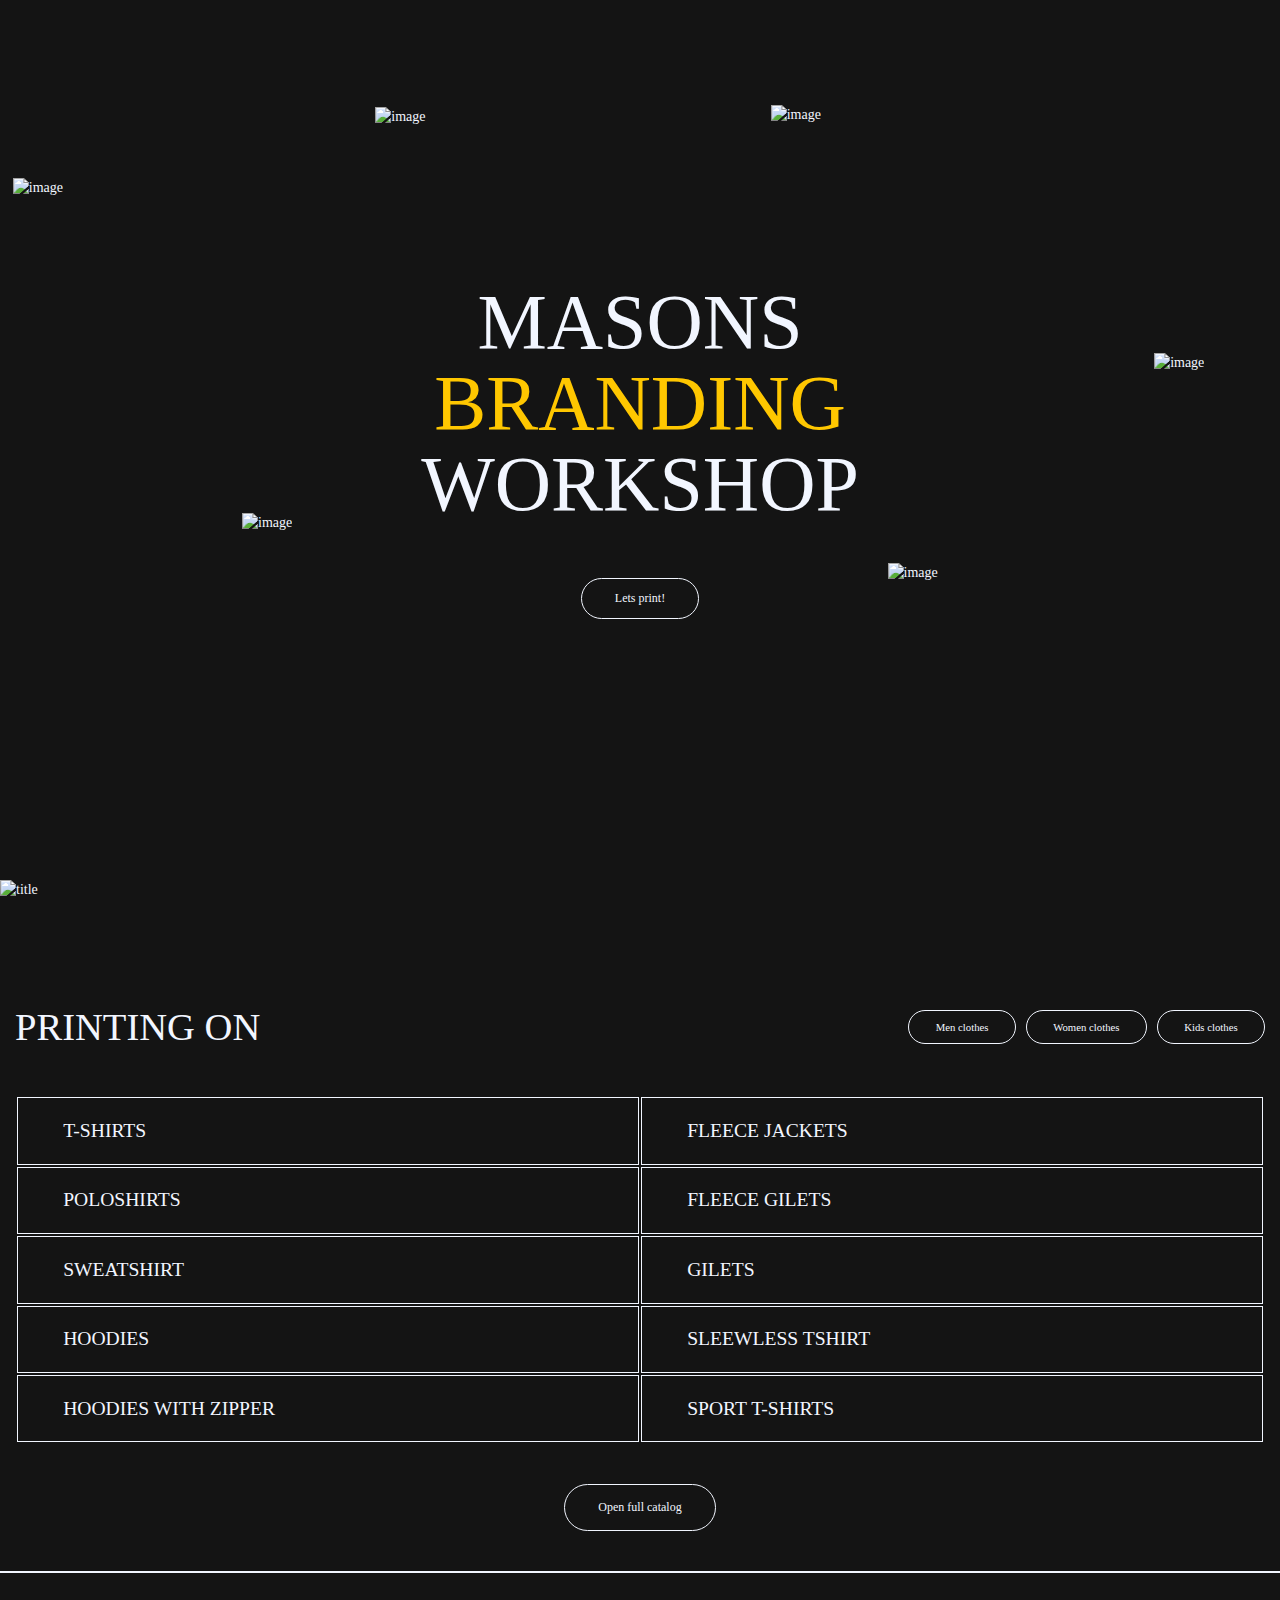
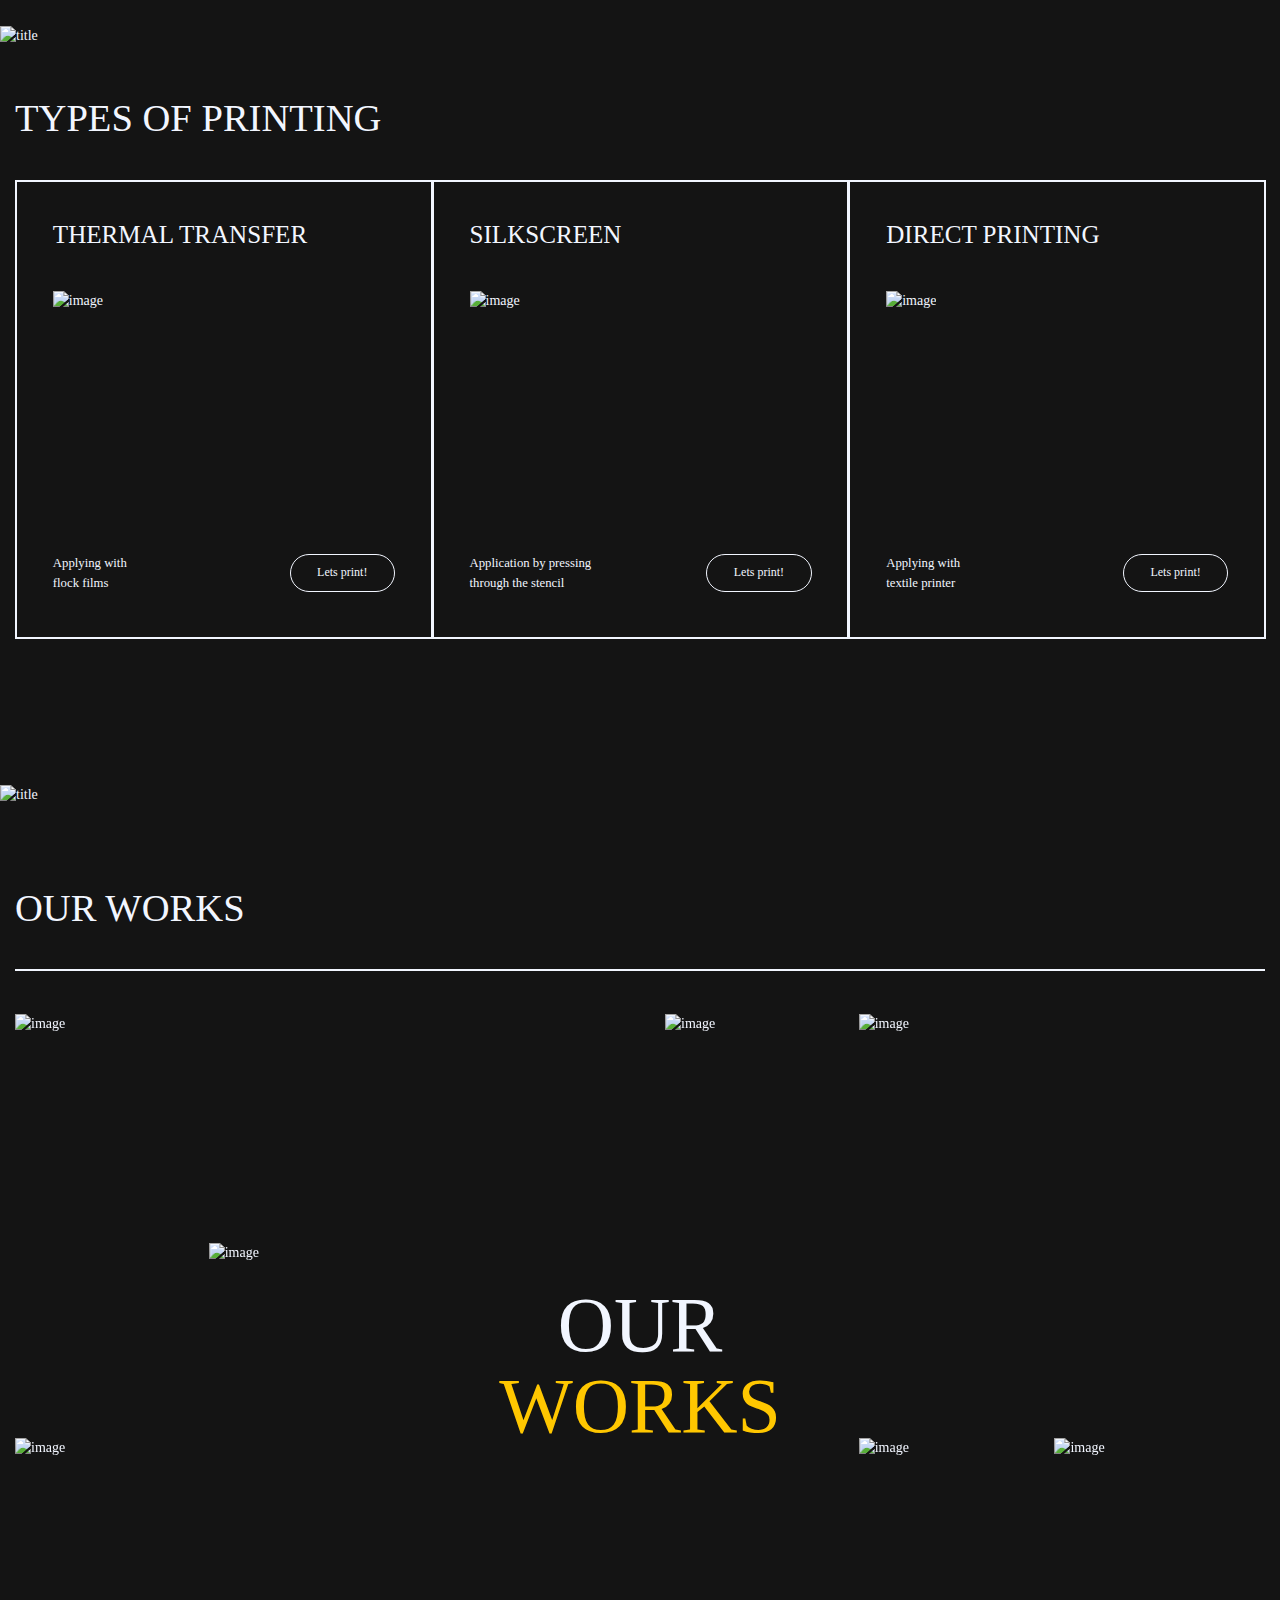
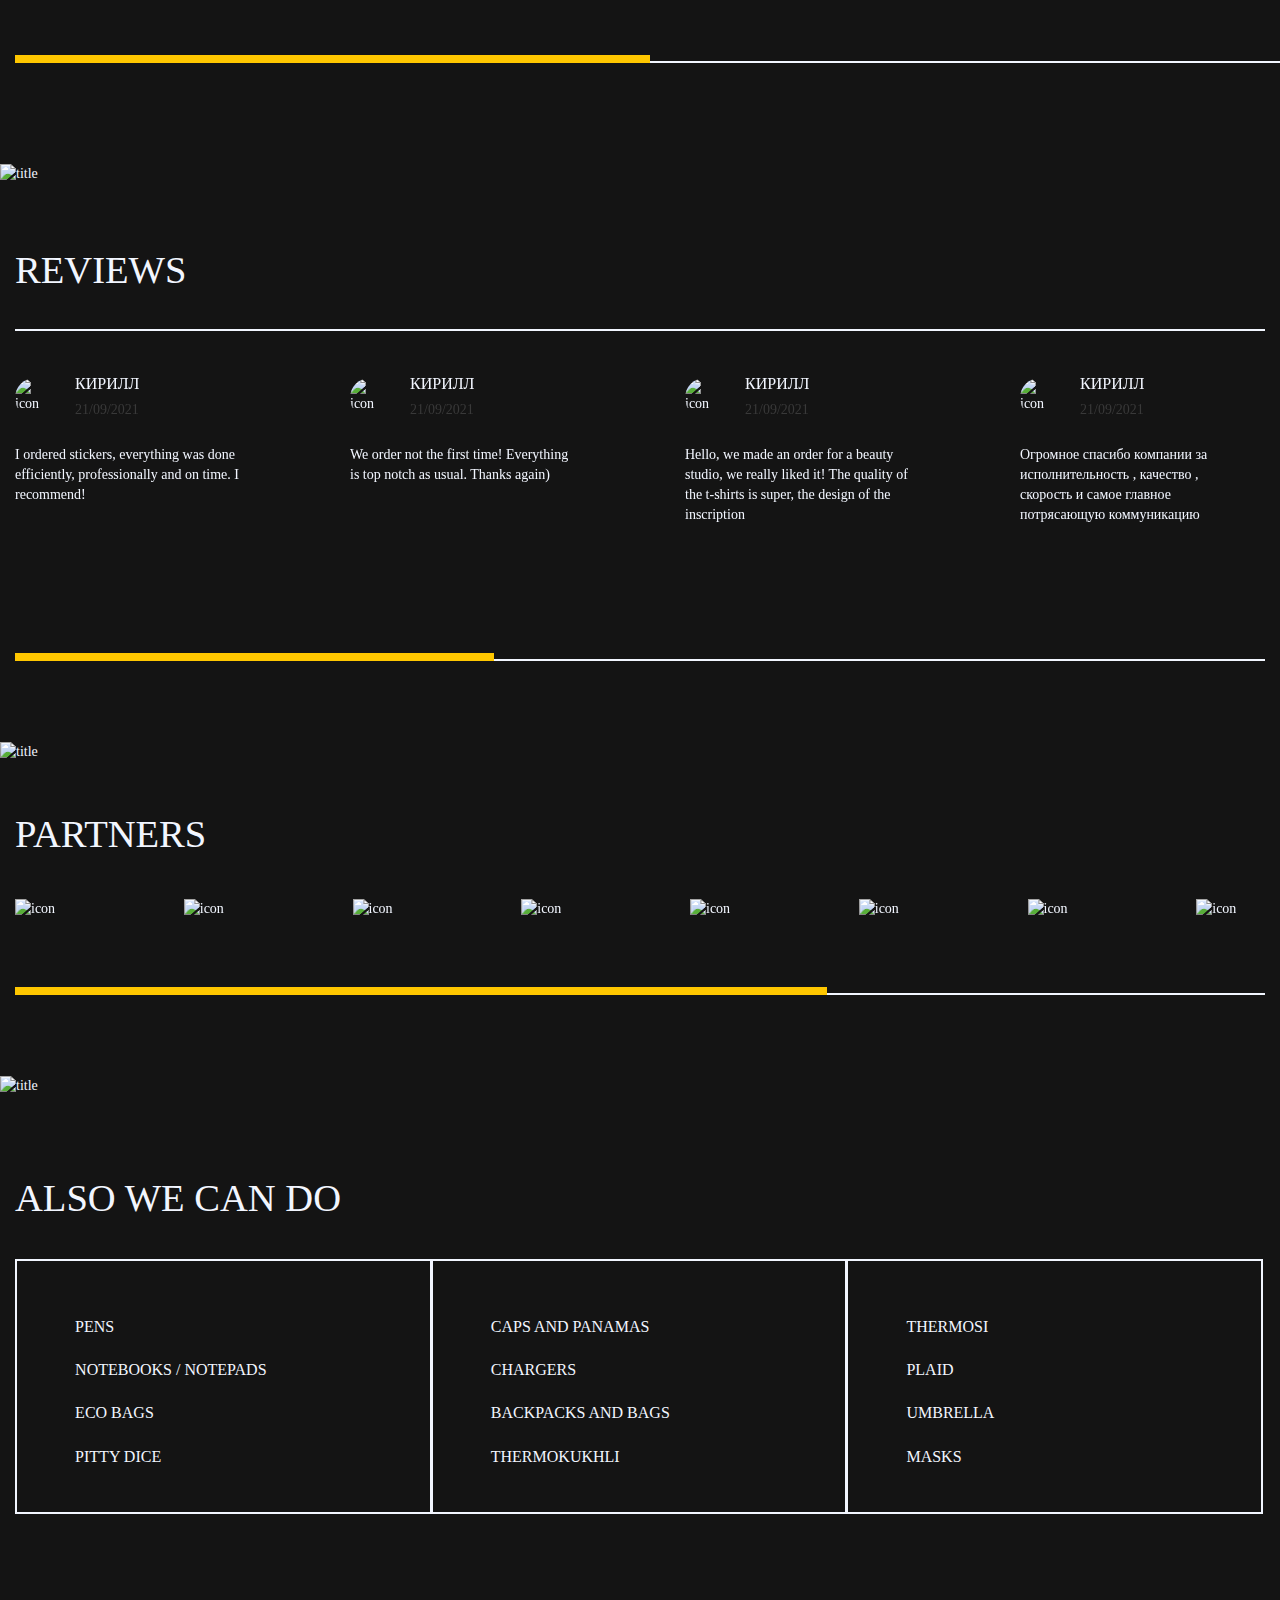
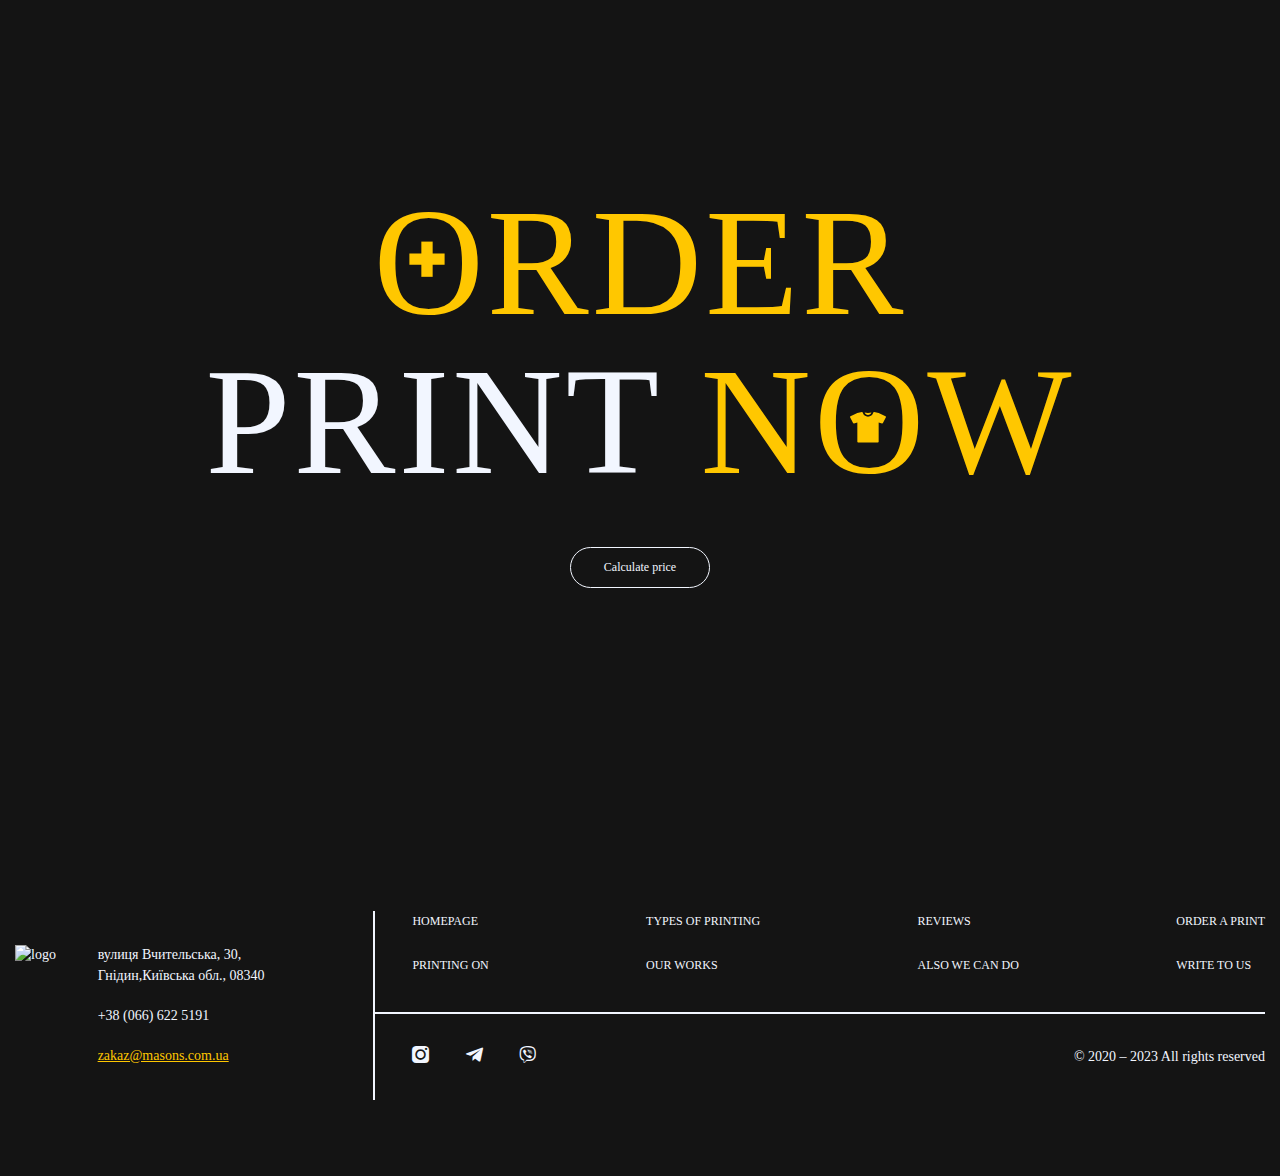
==== index.html @ 5de816e4 "Add files via upload" ====
<!DOCTYPE html>
<html lang="en">

<head>
    <meta charset="UTF-8">
    <meta http-equiv="X-UA-Compatible" content="IE=edge">
    <meta name="viewport" content="width=device-width, initial-scale=1.0">
    <link rel="stylesheet" href="files/swiper.min.css?_v=20230430174033">
    <link rel="stylesheet" href="css/style.min.css?_v=20230430174033">
    <title></title>
</head>

<body>
    
    <main>
        <section class="section1">
            <div class="section1-container">
                <h1 class="section1-title">Masons <br> <span>branding</span> <br> workshop</h1>
                <button class="print _print-btn _btn">Lets print!</button>
                <div class="images">
                    <div class="image1"><picture><source srcset="img/homepage/section1/photo1.webp" type="image/webp"><img src="img/homepage/section1/photo1.jpg" alt="image"></picture></div>
                    <div class="image2"><picture><source srcset="img/homepage/section1/photo2.webp" type="image/webp"><img src="img/homepage/section1/photo2.jpg" alt="image"></picture></div>
                    <div class="image3"><picture><source srcset="img/homepage/section1/photo3.webp" type="image/webp"><img src="img/homepage/section1/photo3.jpg" alt="image"></picture></div>
                    <div class="image4"><picture><source srcset="img/homepage/section1/photo4.webp" type="image/webp"><img src="img/homepage/section1/photo4.jpg" alt="image"></picture></div>
                    <div class="image5"><picture><source srcset="img/homepage/section1/photo5.webp" type="image/webp"><img src="img/homepage/section1/photo5.jpg" alt="image"></picture></div>
                    <div class="image6"><picture><source srcset="img/homepage/section1/photo6.webp" type="image/webp"><img src="img/homepage/section1/photo6.jpg" alt="image"></picture></div>
                </div>
            </div>
        </section>
        <section class="print">
            <div class="print-title _title"><picture><source srcset="img/homepage/printning/title.webp" type="image/webp"><img src="img/homepage/printning/title.png" alt="title"></picture></div>
            <div class="print-container">
                <div class="print-head">
                    <h2 class="print-subtitle _sub-title">PRINTING ON</h2>
                    <div class="print-buttons">
                        <button data-category="men" class="print-button">Men clothes</button>
                        <button data-category="women" class="print-button">Women clothes</button>
                        <button data-category="kids" class="print-button">Kids clothes</button>
                    </div>
                </div>
                <div class="print-body">
                    <table data-category="men">
                        <tr>
                            <td>T-shirts</td>
                            <td>fleece jackets</td>
                        </tr>
                        <tr>
                            <td>Poloshirts</td>
                            <td>fleece gilets</td>
                        </tr>
                        <tr>
                            <td>Sweatshirt</td>
                            <td>gilets</td>
                        </tr>
                        <tr>
                            <td>Hoodies</td>
                            <td>sleewless tshirt</td>
                        </tr>
                        <tr>
                            <td>Hoodies with zipper</td>
                            <td>Sport t-shirts</td>
                        </tr>
                    </table>
                   <!--  <table data-category="women">
                        <tr>
                            <td>T-shirts</td>
                            <td>fleece jackets</td>
                        </tr>
                        <tr>
                            <td>Poloshirts</td>
                            <td>fleece gilets</td>
                        </tr>
                        <tr>
                            <td>Sweatshirt</td>
                            <td>gilets</td>
                        </tr>
                        <tr>
                            <td>Hoodies</td>
                            <td>sleewless tshirt</td>
                        </tr>
                        <tr>
                            <td>Hoodies with zipper</td>
                            <td>Sport t-shirts</td>
                        </tr>
                    </table>
                    <table data-category="kids">
                        <tr>
                            <td>T-shirts</td>
                            <td>fleece jackets</td>
                        </tr>
                        <tr>
                            <td>Poloshirts</td>
                            <td>fleece gilets</td>
                        </tr>
                        <tr>
                            <td>Sweatshirt</td>
                            <td>gilets</td>
                        </tr>
                        <tr>
                            <td>Hoodies</td>
                            <td>sleewless tshirt</td>
                        </tr>
                        <tr>
                            <td>Hoodies with zipper</td>
                            <td>Sport t-shirts</td>
                        </tr>
                    </table> -->
                </div>
                <a href="catalog.html" class="catalog  _btn">Open full catalog</a>
            </div>
        </section>
        <section class="types">
            <div class="types-title _title"><picture><source srcset="img/homepage/types/title.webp" type="image/webp"><img src="img/homepage/types/title.png" alt="title"></picture></div>
            <div class="types-container">
                <div class="types-head">
                    <h2 class="types-sub-title _sub-title">TYPES OF PRINTING</h2>
                </div>
                <div class="types-body">
                    <div class="types-items">
                        <div class="type-item">
                            <h3 class="item-title">Thermal transfer</h3>
                            <div class="item-image">
                                <picture><source srcset="img/homepage/types/item1.webp" type="image/webp"><img src="img/homepage/types/item1.jpg" alt="image"></picture>
                            </div>
                            <div class="item-bottom">
                                <div class="item-text">Applying with <br> flock films</div>
                                <button class="item-button">Lets print!</button>
                            </div>
                            <div class="rocket"><span class="icon-rocket"></span></div>
                        </div>
                        <div class="type-item">
                            <h3 class="item-title">silkscreen</h3>
                            <div class="item-image">
                                <picture><source srcset="img/homepage/types/item2.webp" type="image/webp"><img src="img/homepage/types/item2.jpg" alt="image"></picture>
                            </div>
                            <div class="item-bottom">
                                <div class="item-text">Application by pressing <br>through the stencil</div>
                                <button class="item-button">Lets print!</button>
                            </div>
                            <div class="rocket"><span class="icon-rocket"></span></div>
                        </div>
                        <div class="type-item">
                            <h3 class="item-title">direct printing</h3>
                            <div class="item-image">
                                <picture><source srcset="img/homepage/types/item3.webp" type="image/webp"><img src="img/homepage/types/item3.jpg" alt="image"></picture>
                            </div>
                            <div class="item-bottom">
                                <div class="item-text">Applying with <br> textile printer</div>
                                <button class="item-button">Lets print!</button>
                            </div>
                            <div class="rocket"><span class="icon-rocket"></span></div>
                        </div>
                    </div>
                </div>
            </div>
        </section>
        <section class="works">
            <div class="works-title _title"><picture><source srcset="img/homepage/works/title.webp" type="image/webp"><img src="img/homepage/works/title.png" alt="title"></picture></div>
            <div class="works-container">
                <h2 class="works-sub-title _sub-title">OUR WORKS</h2>
                <div class="works-slider swiper">
                    <div class="swiper-wrapper">
                        <div class="swiper-slide slide1">
                            <div class="column1">
                                <div class="image"><picture><source srcset="img/homepage/works/img1.webp" type="image/webp"><img src="img/homepage/works/img1.jpg" alt="image"></picture></div>
                                <div class="image"><picture><source srcset="img/homepage/works/img2.webp" type="image/webp"><img src="img/homepage/works/img2.jpg" alt="image"></picture></div>
                            </div>
                            <div class="column2">
                                <div class="image image-big"><picture><source srcset="img/homepage/works/img3.webp" type="image/webp"><img src="img/homepage/works/img3.jpg" alt="image"></picture></div>
                            </div>
                        </div>
                        <div class="swiper-slide slide2">
                            <div class="column1">
                                <div class="image"><picture><source srcset="img/homepage/works/img5.webp" type="image/webp"><img src="img/homepage/works/img5.jpg" alt="image"></picture></div>
                            </div>
                            <div class="column2">
                                <div class="image image-big"><picture><source srcset="img/homepage/works/img6.webp" type="image/webp"><img src="img/homepage/works/img6.jpg" alt="image"></picture></div>
                                <div class="img-wrapper">
                                    <div class="image"><picture><source srcset="img/homepage/works/img7.webp" type="image/webp"><img src="img/homepage/works/img7.jpg" alt="image"></picture></div>
                                    <div class="image"><picture><source srcset="img/homepage/works/img8.webp" type="image/webp"><img src="img/homepage/works/img8.jpg" alt="image"></picture></div>
                                </div>
                            </div>
                        </div>
                        <div class="swiper-slide slide1">
                            <div class="column1">
                                <div class="image"><picture><source srcset="img/homepage/works/img2.webp" type="image/webp"><img src="img/homepage/works/img2.jpg" alt="image"></picture></div>
                                <div class="image"><picture><source srcset="img/homepage/works/img1.webp" type="image/webp"><img src="img/homepage/works/img1.jpg" alt="image"></picture></div>
                            </div>
                            <div class="column2">
                                <div class="image image-big"><picture><source srcset="img/homepage/works/img6.webp" type="image/webp"><img src="img/homepage/works/img6.jpg" alt="image"></picture></div>
                            </div>
                        </div>
                        <div class="swiper-slide slide2">
                            <div class="column1">
                                <div class="image"><picture><source srcset="img/homepage/works/img5.webp" type="image/webp"><img src="img/homepage/works/img5.jpg" alt="image"></picture></div>
                            </div>
                            <div class="column2">
                                <div class="image image-big"><picture><source srcset="img/homepage/works/img3.webp" type="image/webp"><img src="img/homepage/works/img3.jpg" alt="image"></picture></div>
                                <div class="img-wrapper">
                                    <div class="image"><picture><source srcset="img/homepage/works/img7.webp" type="image/webp"><img src="img/homepage/works/img7.jpg" alt="image"></picture></div>
                                    <div class="image"><picture><source srcset="img/homepage/works/img8.webp" type="image/webp"><img src="img/homepage/works/img8.jpg" alt="image"></picture></div>
                                </div>
                            </div>
                        </div>
                    </div>
                    <div class="swiper-scrollbar"></div>
                </div>
                <div class="works-text">OUR <br> <span>WORKS</span></div>
            </div>
        </section>
        <section class="review">
            <div class="review-title  _title"><picture><source srcset="img/homepage/reviews/title.webp" type="image/webp"><img src="img/homepage/reviews/title.png" alt="title"></picture></div>
            <div class="review-container">
                <div class="review-head">
                    <h2 class="review-sub-title _sub-title">Reviews</h2>
                </div>
                <div class="review-body">
                    <div class="reviews-slider swiper">
                        <div class="reviews-slider-wrapper swiper-wrapper">
                            <div class="reviews-slider-slide swiper-slide">
                                <div class="slide-head">
                                    <div class="user-icon"><picture><source srcset="img/homepage/reviews/user1.webp" type="image/webp"><img src="img/homepage/reviews/user1.jpg" alt="icon user"></picture></div>
                                    <div class="user-info">
                                        <div class="user-name">Кирилл</div>
                                        <div class="user-date">21/09/2021</div>
                                    </div>
                                </div>
                                <div class="slide-text">I ordered stickers, everything was done efficiently, professionally and on time. 
                                    I recommend!</div>
                            </div>
                            <div class="reviews-slider-slide swiper-slide">
                                <div class="slide-head">
                                    <div class="user-icon"><picture><source srcset="img/homepage/reviews/user2.webp" type="image/webp"><img src="img/homepage/reviews/user2.jpg" alt="icon user"></picture></div>
                                    <div class="user-info">
                                        <div class="user-name">Кирилл</div>
                                        <div class="user-date">21/09/2021</div>
                                    </div>
                                </div>
                                <div class="slide-text">We order not the first time! Everything is top notch as usual. Thanks again)</div>
                            </div>
                            <div class="reviews-slider-slide swiper-slide">
                                <div class="slide-head">
                                    <div class="user-icon"><picture><source srcset="img/homepage/reviews/user3.webp" type="image/webp"><img src="img/homepage/reviews/user3.jpg" alt="icon user"></picture></div>
                                    <div class="user-info">
                                        <div class="user-name">Кирилл</div>
                                        <div class="user-date">21/09/2021</div>
                                    </div>
                                </div>
                                <div class="slide-text">Hello, we made an order for a beauty studio, we really liked it! The quality of the t-shirts 
                                    is super, the design of the inscription</div>
                            </div>
                            <div class="reviews-slider-slide swiper-slide">
                                <div class="slide-head">
                                    <div class="user-icon"><picture><source srcset="img/homepage/reviews/user4.webp" type="image/webp"><img src="img/homepage/reviews/user4.jpg" alt="icon user"></picture></div>
                                    <div class="user-info">
                                        <div class="user-name">Кирилл</div>
                                        <div class="user-date">21/09/2021</div>
                                    </div>
                                </div>
                                <div class="slide-text">Огромное спасибо компании за исполнительность , качество , скорость и самое главное потрясающую коммуникацию</div>
                            </div>
                            <div class="reviews-slider-slide swiper-slide">
                                <div class="slide-head">
                                    <div class="user-icon"><picture><source srcset="img/homepage/reviews/user5.webp" type="image/webp"><img src="img/homepage/reviews/user5.jpg" alt="icon user"></picture></div>
                                    <div class="user-info">
                                        <div class="user-name">Кирилл</div>
                                        <div class="user-date">21/09/2021</div>
                                    </div>
                                </div>
                                <div class="slide-text">Many thanks to the company for diligence, quality, speed and, most importantly, amazing communication</div>
                            </div>
                            <div class="reviews-slider-slide swiper-slide">
                                <div class="slide-head">
                                    <div class="user-icon"><picture><source srcset="img/homepage/reviews/user1.webp" type="image/webp"><img src="img/homepage/reviews/user1.jpg" alt="icon user"></picture></div>
                                    <div class="user-info">
                                        <div class="user-name">Кирилл</div>
                                        <div class="user-date">21/09/2021</div>
                                    </div>
                                </div>
                                <div class="slide-text">I ordered stickers, everything was done efficiently, professionally and on time. 
                                    I recommend!</div>
                            </div>
                            <div class="reviews-slider-slide swiper-slide">
                                <div class="slide-head">
                                    <div class="user-icon"><picture><source srcset="img/homepage/reviews/user2.webp" type="image/webp"><img src="img/homepage/reviews/user2.jpg" alt="icon user"></picture></div>
                                    <div class="user-info">
                                        <div class="user-name">Кирилл</div>
                                        <div class="user-date">21/09/2021</div>
                                    </div>
                                </div>
                                <div class="slide-text">We order not the first time! Everything is top notch as usual. Thanks again)</div>
                            </div>
                            <div class="reviews-slider-slide swiper-slide">
                                <div class="slide-head">
                                    <div class="user-icon"><picture><source srcset="img/homepage/reviews/user3.webp" type="image/webp"><img src="img/homepage/reviews/user3.jpg" alt="icon user"></picture></div>
                                    <div class="user-info">
                                        <div class="user-name">Кирилл</div>
                                        <div class="user-date">21/09/2021</div>
                                    </div>
                                </div>
                                <div class="slide-text">Hello, we made an order for a beauty studio, we really liked it! The quality of the t-shirts 
                                    is super, the design of the inscription</div>
                            </div>
                            <div class="reviews-slider-slide swiper-slide">
                                <div class="slide-head">
                                    <div class="user-icon"><picture><source srcset="img/homepage/reviews/user4.webp" type="image/webp"><img src="img/homepage/reviews/user4.jpg" alt="icon user"></picture></div>
                                    <div class="user-info">
                                        <div class="user-name">Кирилл</div>
                                        <div class="user-date">21/09/2021</div>
                                    </div>
                                </div>
                                <div class="slide-text">Огромное спасибо компании за исполнительность , качество , скорость и самое главное потрясающую коммуникацию</div>
                            </div>
                            <div class="reviews-slider-slide swiper-slide">
                                <div class="slide-head">
                                    <div class="user-icon"><picture><source srcset="img/homepage/reviews/user5.webp" type="image/webp"><img src="img/homepage/reviews/user5.jpg" alt="icon user"></picture></div>
                                    <div class="user-info">
                                        <div class="user-name">Кирилл</div>
                                        <div class="user-date">21/09/2021</div>
                                    </div>
                                </div>
                                <div class="slide-text">Many thanks to the company for diligence, quality, speed and, most importantly, amazing communication</div>
                            </div>
                        </div>
                        <div class="swiper-scrollbar"></div>
                    </div>
                </div>
            </div>
        </section>
        <section class="partners">
            <div class="partners-title _title"><picture><source srcset="img/homepage/partners/title.webp" type="image/webp"><img src="img/homepage/partners/title.png" alt="title"></picture></div>
            <div class="partners-container">
                <div class="partners-head">
                    <div class="partners-sub-title _sub-title">Partners</div>
                </div>
                <div class="partners-body">
                    <div class="partners-slider swiper">
                        <div class="partners-slider-wrapper swiper-wrapper">
                            <div class="partners-slide swiper-slide">
                                <picture><source srcset="img/homepage/partners/partner1.webp" type="image/webp"><img src="img/homepage/partners/partner1.png" alt="icon"></picture>
                            </div>
                            <div class="partners-slide swiper-slide">
                                <picture><source srcset="img/homepage/partners/partner2.webp" type="image/webp"><img src="img/homepage/partners/partner2.png" alt="icon"></picture>
                            </div>
                            <div class="partners-slide swiper-slide">
                                <picture><source srcset="img/homepage/partners/partner3.webp" type="image/webp"><img src="img/homepage/partners/partner3.png" alt="icon"></picture>
                            </div>
                            <div class="partners-slide swiper-slide">
                                <picture><source srcset="img/homepage/partners/partner4.webp" type="image/webp"><img src="img/homepage/partners/partner4.png" alt="icon"></picture>
                            </div>
                            <div class="partners-slide swiper-slide">
                                <picture><source srcset="img/homepage/partners/partner5.webp" type="image/webp"><img src="img/homepage/partners/partner5.png" alt="icon"></picture>
                            </div>
                            <div class="partners-slide swiper-slide">
                                <picture><source srcset="img/homepage/partners/partner6.webp" type="image/webp"><img src="img/homepage/partners/partner6.png" alt="icon"></picture>
                            </div>
                            <div class="partners-slide swiper-slide">
                                <picture><source srcset="img/homepage/partners/partner7.webp" type="image/webp"><img src="img/homepage/partners/partner7.png" alt="icon"></picture>
                            </div>
                            <div class="partners-slide swiper-slide">
                                <picture><source srcset="img/homepage/partners/partner8.webp" type="image/webp"><img src="img/homepage/partners/partner8.png" alt="icon"></picture>
                            </div>
                            <div class="partners-slide swiper-slide">
                                <picture><source srcset="img/homepage/partners/partner1.webp" type="image/webp"><img src="img/homepage/partners/partner1.png" alt="icon"></picture>
                            </div>
                            <div class="partners-slide swiper-slide">
                                <picture><source srcset="img/homepage/partners/partner2.webp" type="image/webp"><img src="img/homepage/partners/partner2.png" alt="icon"></picture>
                            </div>
                            <div class="partners-slide swiper-slide">
                                <picture><source srcset="img/homepage/partners/partner3.webp" type="image/webp"><img src="img/homepage/partners/partner3.png" alt="icon"></picture>
                            </div>
                            <div class="partners-slide swiper-slide">
                                <picture><source srcset="img/homepage/partners/partner4.webp" type="image/webp"><img src="img/homepage/partners/partner4.png" alt="icon"></picture>
                            </div>
                        </div>
                        <div class="swiper-scrollbar"></div>
                    </div>
                </div>
            </div>
        </section>
        <section class="also">
            <div class="also-title _title"><picture><source srcset="img/homepage/also/title.webp" type="image/webp"><img src="img/homepage/also/title.png" alt="title"></picture></div>
            <div class="also-container">
                <div class="also-catalog">
                    <h2 class="also-sub-title _sub-title">Also We can do</h2>
                    <div class="catalog-columns">
                        <div class="catalog-column">
                            <ul class="catalog-list">
                                <li><button class="catalog-item">Pens</button></li>
                                <li><button class="catalog-item">Notebooks / notepads</button></li>
                                <li><button class="catalog-item">Eco bags</button></li>
                                <li><button class="catalog-item">Pitty dice</button></li>
                            </ul>
                        </div>
                        <div class="catalog-column">
                            <ul class="catalog-list">
                                <li><button class="catalog-item">Caps and panamas</button></li>
                                <li><button class="catalog-item">Chargers</button></li>
                                <li><button class="catalog-item">Backpacks and bags</button></li>
                                <li><button class="catalog-item">Thermokukhli</button></li>
                            </ul>
                        </div>
                        <div class="catalog-column">
                            <ul class="catalog-list">
                                <li><button class="catalog-item">thermosi</button></li>
                                <li><button class="catalog-item">Plaid</button></li>
                                <li><button class="catalog-item">UMBRELLA</button></li>
                                <li><button class="catalog-item">masks</button></li>
                            </ul>
                        </div>
                    </div>
                </div>
                <div class="text-block">
                    <div class="text"><span>order</span> <br>
                        print <span>now</span>
                        <div class="icon-cross"><img src="files/cross.svg" alt="icon"></div>
                        <div class="icon-polo"><img src="files/polo.svg" alt="icon"></div>
                    </div>
                    <button class="calculate _btn">Calculate price</button>
                </div>
            </div>
        </section>
    </main>
    <footer class="footer">
    <div class="footer-container">
        <div class="footer-first-block">
            <div class="footer-logo"><img src="img/logo.svg" alt="logo"></div>
            <div class="footer-info">
                <ul class="info-list">
                    <li class="info-item">вулиця Вчительська, 30, <br> Гнідин,Київська обл., 08340</li>
                    <li class="info-item">+38 (066) 622 5191</li>
                    <li class="info-item">zakaz@masons.com.ua</li>
                </ul>
            </div>
        </div>
        <div class="footer-second-block">
            <div class="footer-links">
                <ul class="links-list">
                    <li><a href="index.html" class="footer-link">HOMEPAGE</a></li>
                    <li><a href="#" class="footer-link">PRINTING ON</a></li>
                </ul>
                <ul class="links-list">
                    <li><a href="#" class="footer-link">TYPES OF PRINTING</a></li>
                    <li><a href="#" class="footer-link">OUR WORKS</a></li>
                </ul>
                <ul class="links-list">
                    <li><a href="#" class="footer-link">Reviews</a></li>
                    <li><a href="#" class="footer-link">Also We can do</a></li>
                </ul>
                <ul class="links-list">
                    <li><a href="#" class="footer-link">Order a print</a></li>
                    <li><a href="#" class="footer-link">Write to us</a></li>
                </ul>
            </div>
            <div class="footer-bottom">
                <div class="footer-social">
                    <div class="social-item icon-insta"></div>
                    <div class="social-item icon-telegram"></div>
                    <div class="social-item icon-viber" ></div>
                </div>
                <div class="footer-copy">© 2020 – 2023 All rights reserved</div>
            </div>
        </div>
    </div>
</footer>
    <script src="js/app.min.js?_v=20230430174033"></script>
</body>
</html>
---- css/style.min.css ----
*{padding:0;margin:0;border:0}*,:after,:before{-webkit-box-sizing:border-box;box-sizing:border-box}:active,:focus{outline:0}a:active,a:focus{outline:0}aside,footer,header,nav{display:block}body,html{height:100%;width:100%;font-size:100%;line-height:1;font-size:14px;-ms-text-size-adjust:100%;-moz-text-size-adjust:100%;-webkit-text-size-adjust:100%}button,input,textarea{font-family:inherit;outline:0}input::-ms-clear{display:none}button{cursor:pointer}button::-moz-focus-inner{padding:0;border:0}a,a:visited{text-decoration:none}a:hover{text-decoration:none}ul li{list-style:none}img{vertical-align:top}h1,h2,h3,h4,h5,h6{font-size:inherit;font-weight:inherit}@font-face{font-family:icons;src:url(../fonts/icons.eot?usm9y8);src:url(../fonts/icons.eot?usm9y8#iefix) format("embedded-opentype"),url(../fonts/icons.ttf?usm9y8) format("truetype"),url(../fonts/icons.woff?usm9y8) format("woff"),url(../fonts/icons.svg?usm9y8#icons) format("svg");font-weight:400;font-style:normal;font-display:block}[class*=" icon-"]::before,[class^=icon-]::before{font-family:icons!important;speak:never;font-style:normal;font-weight:400;font-variant:normal;text-transform:none;line-height:1;-webkit-font-smoothing:antialiased;-moz-osx-font-smoothing:grayscale}.icon-arrow-right:before{content:"\e900"}.icon-box:before{content:"\e901"}.icon-insta:before{content:"\e902"}.icon-scale:before{content:"\e903"}.icon-telegram:before{content:"\e904"}.icon-viber:before{content:"\e905"}.header{position:fixed;background:rgba(20,20,20,.8666666667);z-index:3;top:0;left:0;width:100%;min-height:70px;padding-bottom:10px;-webkit-transform:translateY(-100px);-ms-transform:translateY(-100px);transform:translateY(-100px)}.header .header-container{max-width:1555px;margin:0 auto;padding:0 15px;display:-webkit-box;display:-ms-flexbox;display:flex;-webkit-box-pack:justify;-ms-flex-pack:justify;justify-content:space-between;-webkit-box-align:center;-ms-flex-align:center;align-items:center}.header .header-container .logo-block{display:-webkit-box;display:-ms-flexbox;display:flex;-webkit-box-align:center;-ms-flex-align:center;align-items:center}.header .header-container .logo-block .logo img{width:100%;height:100%}.header .header-container .logo-block .lang-block{display:-webkit-box;display:-ms-flexbox;display:flex;-webkit-box-align:center;-ms-flex-align:center;align-items:center;-webkit-column-gap:7px;-moz-column-gap:7px;column-gap:7px}.header .header-container .logo-block .lang-block .en,.header .header-container .logo-block .lang-block .uk{display:-webkit-box;display:-ms-flexbox;display:flex;-webkit-box-orient:vertical;-webkit-box-direction:normal;-ms-flex-direction:column;flex-direction:column;-webkit-box-align:center;-ms-flex-align:center;align-items:center;-webkit-box-pack:center;-ms-flex-pack:center;justify-content:center;width:42px;height:42px;border-radius:50%;border:2px solid #f2f6ff;color:#f2f6ff;-webkit-transition:all .2s ease;-o-transition:all .2s ease;transition:all .2s ease}.header .header-container .logo-block .lang-block .en.active,.header .header-container .logo-block .lang-block .en:hover,.header .header-container .logo-block .lang-block .uk.active,.header .header-container .logo-block .lang-block .uk:hover{border:2px solid #ffc700;color:#ffc700}.header .header-container .tell{padding:12px 29px;border-radius:100px;border:2px solid #f2f6ff;color:#f2f6ff;-webkit-transition:all .2s ease;-o-transition:all .2s ease;transition:all .2s ease}.header .header-container .tell:hover{border:2px solid #ffc700;color:#ffc700}.header .header-container .header-text{max-width:215px;text-align:center}.header .header-container .header-action{display:-webkit-box;display:-ms-flexbox;display:flex;-webkit-box-align:center;-ms-flex-align:center;align-items:center}.header .header-container .header-action .header-social{display:-webkit-box;display:-ms-flexbox;display:flex;-webkit-box-align:center;-ms-flex-align:center;align-items:center}.header .header-container .header-action .header-social .social-item{display:-webkit-box;display:-ms-flexbox;display:flex;-webkit-box-orient:vertical;-webkit-box-direction:normal;-ms-flex-direction:column;flex-direction:column;-webkit-box-align:center;-ms-flex-align:center;align-items:center;-webkit-box-pack:center;-ms-flex-pack:center;justify-content:center;width:42px;height:42px;border-radius:50%;border:2px solid #f2f6ff;-webkit-transition:all .2s ease;-o-transition:all .2s ease;transition:all .2s ease}.header .header-container .header-action .header-social .social-item::before{color:#f2f6ff;font-size:17px;-webkit-transition:all .2s ease;-o-transition:all .2s ease;transition:all .2s ease}.header .header-container .header-action .header-social .social-item:hover{border:2px solid #ffc700}.header .header-container .header-action .header-social .social-item:hover::before{color:#ffc700}.header .header-container .header-action .calc{padding:12px 52px;border-radius:100px;background:#ffc700;color:#000;font-size:12px}.header.show{-webkit-transform:translateY(0);-ms-transform:translateY(0);transform:translateY(0)}.footer{overflow:hidden}.footer .footer-container{max-width:1555px;margin:0 auto;padding:0 15px}.footer .footer-container .footer-first-block{display:-webkit-box;display:-ms-flexbox;display:flex}.footer .footer-container .footer-first-block .footer-logo{max-width:75px;height:50px}.footer .footer-container .footer-first-block .footer-logo img{width:100%;height:100%}.footer .footer-container .footer-first-block .footer-info .info-list{display:-webkit-box;display:-ms-flexbox;display:flex;-webkit-box-orient:vertical;-webkit-box-direction:normal;-ms-flex-direction:column;flex-direction:column;row-gap:20px}.footer .footer-container .footer-first-block .footer-info .info-list .info-item:last-child{color:#ffc700;text-decoration:underline}.footer .footer-container .footer-second-block{-webkit-box-flex:1;-ms-flex:1 1 auto;flex:1 1 auto}.footer .footer-container .footer-second-block .footer-links{border-bottom:2px solid #f2f6ff;padding-bottom:37px}.footer .footer-container .footer-second-block .footer-links .links-list{display:-webkit-box;display:-ms-flexbox;display:flex;-webkit-box-orient:vertical;-webkit-box-direction:normal;-ms-flex-direction:column;flex-direction:column;row-gap:24px}.footer .footer-container .footer-second-block .footer-links .links-list .footer-link{font-family:"Fairwall Sans";font-weight:300;font-size:12px;line-height:111.4%;text-transform:uppercase;color:#f2f6ff;-webkit-transition:all .3s ease;-o-transition:all .3s ease;transition:all .3s ease}.footer .footer-container .footer-second-block .footer-links .links-list .footer-link:hover{color:#ffc700}.footer .footer-container .footer-second-block .footer-bottom{padding-top:32px;padding-bottom:32px;display:-webkit-box;display:-ms-flexbox;display:flex;-webkit-box-pack:justify;-ms-flex-pack:justify;justify-content:space-between;-webkit-box-align:center;-ms-flex-align:center;align-items:center}.footer .footer-container .footer-second-block .footer-bottom .footer-social{display:-webkit-box;display:-ms-flexbox;display:flex;-webkit-box-align:center;-ms-flex-align:center;align-items:center}.footer .footer-container .footer-second-block .footer-bottom .footer-social .social-item::before{font-size:17px;-webkit-transition:all .3s ease;-o-transition:all .3s ease;transition:all .3s ease}.footer .footer-container .footer-second-block .footer-bottom .footer-social .social-item:hover::before{color:#ffc700}.catalog{overflow:hidden}.catalog .catalog-container{max-width:1555px;margin:0 auto;padding:0 15px}.catalog .catalog-container .catalog-link-block{display:-webkit-box;display:-ms-flexbox;display:flex;-webkit-box-align:center;-ms-flex-align:center;align-items:center;-webkit-column-gap:18px;-moz-column-gap:18px;column-gap:18px;padding:17px 0;border-top:1px solid #f2f6ff;border-bottom:1px solid #f2f6ff}.catalog .catalog-container .catalog-link-block .icon-arrow-right{font-size:8px}.catalog .catalog-container .catalog-link-block .catalog-link{font-size:10px;color:#f2f6ff;text-decoration:underline;-webkit-transition:all .2s ease;-o-transition:all .2s ease;transition:all .2s ease;letter-spacing:.5px;display:-webkit-box;display:-ms-flexbox;display:flex;-webkit-box-align:center;-ms-flex-align:center;align-items:center;-webkit-box-orient:horizontal;-webkit-box-direction:reverse;-ms-flex-direction:row-reverse;flex-direction:row-reverse}.catalog .catalog-container .catalog-link-block .catalog-link:hover{color:#ffc700}.catalog .catalog-container .catalog-link-block .catalog-link:last-child{text-decoration:none;color:#ffc700}.catalog .catalog-container .catalog-head{display:-webkit-box;display:-ms-flexbox;display:flex;-webkit-box-pack:justify;-ms-flex-pack:justify;justify-content:space-between;-webkit-box-align:center;-ms-flex-align:center;align-items:center}.catalog .catalog-container .catalog-head .head-buttons{display:-webkit-box;display:-ms-flexbox;display:flex;-webkit-box-align:center;-ms-flex-align:center;align-items:center;-webkit-column-gap:15px;-moz-column-gap:15px;column-gap:15px}.catalog .catalog-container .catalog-head .head-buttons .catalog-button{color:#f2f6ff;border-radius:100px;border:1px solid #f2f6ff;-webkit-transition:all .3s ease;-o-transition:all .3s ease;transition:all .3s ease}.catalog .catalog-container .catalog-head .head-buttons .catalog-button .active,.catalog .catalog-container .catalog-head .head-buttons .catalog-button:hover{background:#ffc700;color:#000;border:1px solid #ffc700}.catalog .catalog-container .catalog-body{width:100%}.catalog .catalog-container .catalog-body .catalog-items{display:-ms-grid;display:grid;grid-template-columns:repeat(auto-fit,minmax());border-bottom:1px solid #f2f6ff}.catalog .catalog-container .catalog-body .catalog-items .catalog-cart{border:2px solid #f2f6ff;margin:0 -1px -1px 0;display:-webkit-box;display:-ms-flexbox;display:flex;-webkit-box-orient:vertical;-webkit-box-direction:normal;-ms-flex-direction:column;flex-direction:column}.catalog .catalog-container .catalog-body .catalog-items .catalog-cart .cart-title{font-family:"Fairwall Sans";font-weight:300;line-height:186.9%;text-transform:uppercase}.catalog .catalog-container .catalog-body .catalog-items .catalog-cart .cart-image{-webkit-box-flex:1;-ms-flex:1 1 auto;flex:1 1 auto}.catalog .catalog-container .catalog-body .catalog-items .catalog-cart .cart-image img{width:100%;height:100%;-o-object-fit:cover;object-fit:cover}.catalog .catalog-container .catalog-body .catalog-items .catalog-cart .cart-bottom{display:-webkit-box;display:-ms-flexbox;display:flex;-webkit-box-pack:justify;-ms-flex-pack:justify;justify-content:space-between;-webkit-box-align:center;-ms-flex-align:center;align-items:center}.catalog .catalog-container .catalog-body .catalog-items .catalog-cart .cart-bottom .cart-count{font-family:"Fairwall Sans";font-weight:300;color:#ffc700;line-height:186.9%}.catalog .catalog-container .catalog-body .catalog-items .catalog-cart .cart-bottom .cart-all{padding:16px 32px;font-size:12px;color:#f2f6ff;border-radius:100px;border:1px solid #f2f6ff;-webkit-transition:all .3s ease;-o-transition:all .3s ease;transition:all .3s ease}.catalog .catalog-container .catalog-body .catalog-items .catalog-cart .cart-bottom .cart-all:hover{background:#ffc700;color:#000;border:1px solid #ffc700}.cart{overflow:hidden}.cart .cart-container{max-width:1555px;margin:0 auto;padding:0 15px}.cart .cart-container .catalog-link-block{display:-webkit-box;display:-ms-flexbox;display:flex;-webkit-box-align:center;-ms-flex-align:center;align-items:center;padding:17px 0;border-top:1px solid #f2f6ff;border-bottom:1px solid #f2f6ff}.cart .cart-container .catalog-link-block .icon-arrow-right{font-size:8px}.cart .cart-container .catalog-link-block .catalog-link{font-size:10px;color:#f2f6ff;text-decoration:underline;-webkit-transition:all .2s ease;-o-transition:all .2s ease;transition:all .2s ease;letter-spacing:.5px;display:-webkit-box;display:-ms-flexbox;display:flex;-webkit-box-align:center;-ms-flex-align:center;align-items:center;-webkit-box-orient:horizontal;-webkit-box-direction:reverse;-ms-flex-direction:row-reverse;flex-direction:row-reverse}.cart .cart-container .catalog-link-block .catalog-link:hover{color:#ffc700}.cart .cart-container .catalog-link-block .catalog-link:last-child{text-decoration:none;color:#ffc700}.cart .cart-container .cart-body{width:100%}.cart .cart-container .cart-body .block-info{display:-webkit-box;display:-ms-flexbox;display:flex;-webkit-box-orient:vertical;-webkit-box-direction:normal;-ms-flex-direction:column;flex-direction:column}.cart .cart-container .cart-body .block-info .cart-title{font-family:"Fairwall Sans";font-weight:300;line-height:104.4%;text-transform:uppercase;margin-bottom:18px}.cart .cart-container .cart-body .block-info .cart-form{display:-webkit-box;display:-ms-flexbox;display:flex;-webkit-box-orient:vertical;-webkit-box-direction:normal;-ms-flex-direction:column;flex-direction:column}.cart .cart-container .cart-body .block-info .cart-form .form-head{display:-webkit-box;display:-ms-flexbox;display:flex;-webkit-box-pack:justify;-ms-flex-pack:justify;justify-content:space-between;-webkit-box-align:center;-ms-flex-align:center;align-items:center;padding-bottom:25px;border-bottom:1px solid #f2f6ff;margin-bottom:20px}.cart .cart-container .cart-body .block-info .cart-form .form-head .cart-count{height:44px;position:relative;width:50%;display:-webkit-box;display:-ms-flexbox;display:flex;-webkit-box-pack:justify;-ms-flex-pack:justify;justify-content:space-between;-webkit-box-align:center;-ms-flex-align:center;align-items:center}.cart .cart-container .cart-body .block-info .cart-form .form-head .cart-count input{-webkit-box-flex:1;-ms-flex:1 1 33.333%;flex:1 1 33.333%;cursor:pointer;position:relative;z-index:3;opacity:0}.cart .cart-container .cart-body .block-info .cart-form .form-head .cart-count .count-btns{position:absolute;top:0;left:0;width:100%;display:-webkit-box;display:-ms-flexbox;display:flex;-webkit-box-align:center;-ms-flex-align:center;align-items:center}.cart .cart-container .cart-body .block-info .cart-form .form-head .cart-count .count-btns .btn{border-radius:100px;border:1px solid #f2f6ff;padding:12px 20px;pointer-events:none}.cart .cart-container .cart-body .block-info .cart-form .form-head .cart-price{font-family:"Fairwall Sans";font-weight:300;font-size:100px;line-height:104.4%;color:#ffc700}.cart .cart-container .cart-body .block-info .cart-form .form-descr{display:-webkit-box;display:-ms-flexbox;display:flex;-webkit-box-orient:vertical;-webkit-box-direction:normal;-ms-flex-direction:column;flex-direction:column;border-bottom:1px solid #f2f6ff;margin-bottom:20px}.cart .cart-container .cart-body .block-info .cart-form .form-descr .descr-title{font-family:"Fairwall Sans";font-weight:300;line-height:186.9%}.cart .cart-container .cart-body .block-info .cart-form .form-size{padding-bottom:23px;margin-bottom:20px;border-bottom:1px solid #f2f6ff}.cart .cart-container .cart-body .block-info .cart-form .form-size .size-title{font-family:"Fairwall Sans";font-weight:300;line-height:186.9%}.cart .cart-container .cart-body .block-info .cart-form .form-size .size-checkbox{display:-webkit-box;display:-ms-flexbox;display:flex;-webkit-box-align:center;-ms-flex-align:center;align-items:center}.cart .cart-container .cart-body .block-info .cart-form .form-size .size-checkbox .input-wrapper{display:-webkit-box;display:-ms-flexbox;display:flex;-webkit-box-orient:vertical;-webkit-box-direction:normal;-ms-flex-direction:column;flex-direction:column;-webkit-box-align:center;-ms-flex-align:center;align-items:center;-webkit-box-pack:center;-ms-flex-pack:center;justify-content:center;position:relative;-webkit-box-flex:1;-ms-flex:1 1 auto;flex:1 1 auto;cursor:pointer}.cart .cart-container .cart-body .block-info .cart-form .form-size .size-checkbox .input-wrapper input{width:100%;position:relative;top:0;opacity:0}.cart .cart-container .cart-body .block-info .cart-form .form-size .size-checkbox .input-wrapper::before{position:relative;top:20px;content:"";border-radius:100px;border:1px solid #f2f6ff;padding:12px 18px;display:-webkit-box;display:-ms-flexbox;display:flex;-webkit-box-orient:vertical;-webkit-box-direction:normal;-ms-flex-direction:column;flex-direction:column;-webkit-box-align:center;-ms-flex-align:center;align-items:center;-webkit-box-pack:center;-ms-flex-pack:center;justify-content:center;font-size:12px;-webkit-transition:all .2s ease;-o-transition:all .2s ease;transition:all .2s ease}.cart .cart-container .cart-body .block-info .cart-form .form-size .size-checkbox .input-wrapper:hover::before{background:#ffc700;border:1px solid #ffc700;color:#000}.cart .cart-container .cart-body .block-info .cart-form .form-size .size-checkbox .s:before{content:"s"}.cart .cart-container .cart-body .block-info .cart-form .form-size .size-checkbox .m:before{content:"m"}.cart .cart-container .cart-body .block-info .cart-form .form-size .size-checkbox .l:before{content:"l"}.cart .cart-container .cart-body .block-info .cart-form .form-size .size-checkbox .xl:before{content:"xl"}.cart .cart-container .cart-body .block-info .cart-form .form-size .size-checkbox .xxl:before{content:"xxl"}.cart .cart-container .cart-body .block-info .cart-form .form-size .size-checkbox .xxxl:before{content:"3xl"}.input-wrapper>input::checked::before{background:#ffc700;border:1px solid #ffc700;color:#000}* button{background:0 0}body{max-width:1728px;margin:0 auto;background:#141414;font-family:Stolzl;font-style:normal;font-weight:400;font-size:14px;line-height:144.5%;color:#f2f6ff}body main{padding-bottom:100px}.section1{margin-bottom:10px}.no-webp .section1 .section1-container{background:url(../img/bg.png) center center/contain no-repeat}.section1 .section1-container{max-width:1555px;height:100%;margin:0 auto;padding:0 15px;position:relative;display:-webkit-box;display:-ms-flexbox;display:flex;-webkit-box-orient:vertical;-webkit-box-direction:normal;-ms-flex-direction:column;flex-direction:column;-webkit-box-align:center;-ms-flex-align:center;align-items:center}.section1 .section1-container .section1-title{position:relative;z-index:1;font-family:"Fairwall Sans";font-weight:300;line-height:104.4%;text-transform:uppercase;text-align:center;color:#f2f6ff}.section1 .section1-container .section1-title span{color:#ffc700}.section1 .section1-container .print{position:relative;z-index:1}.section1 .section1-container .images{position:absolute;top:0;left:0;width:100%;height:100%}.section1 .section1-container .images .image1,.section1 .section1-container .images .image2,.section1 .section1-container .images .image3,.section1 .section1-container .images .image4,.section1 .section1-container .images .image5,.section1 .section1-container .images .image6{position:absolute}.section1 .section1-container .images .image1 img,.section1 .section1-container .images .image2 img,.section1 .section1-container .images .image3 img,.section1 .section1-container .images .image4 img,.section1 .section1-container .images .image5 img,.section1 .section1-container .images .image6 img{width:100%;height:100%}.section1 .section1-container .images .image1{left:1%;top:13%}.section1 .section1-container .images .image2{left:29.324759%;top:4.1%}.section1 .section1-container .images .image3{right:19.157556%;top:3.8%;z-index:0}.section1 .section1-container .images .image4{right:1%;top:35%}.section1 .section1-container .images .image5{bottom:12.8%;right:14.662379%}.section1 .section1-container .images .image6{left:18.913183%;bottom:23%}.print{overflow:hidden}.print .print-container{display:-webkit-box;display:-ms-flexbox;display:flex;-webkit-box-orient:vertical;-webkit-box-direction:normal;-ms-flex-direction:column;flex-direction:column;max-width:1555px;margin:0 auto;padding:0 15px;padding-bottom:40px;border-bottom:2px solid #f2f6ff}.print .print-container .print-head{display:-webkit-box;display:-ms-flexbox;display:flex;-webkit-box-pack:justify;-ms-flex-pack:justify;justify-content:space-between}.print .print-container .print-head .print-buttons{display:-webkit-box;display:-ms-flexbox;display:flex;-webkit-box-align:center;-ms-flex-align:center;align-items:center;-webkit-column-gap:10px;-moz-column-gap:10px;column-gap:10px}.print .print-container .print-head .print-buttons .print-button{border:1px solid #f2f6ff;border-radius:100px;color:#f2f6ff;-webkit-transition:all .3s ease;-o-transition:all .3s ease;transition:all .3s ease}.print .print-container .print-head .print-buttons .print-button.active,.print .print-container .print-head .print-buttons .print-button:hover{background:#ffc700;border:1px solid #ffc700;color:#000}.print .print-container .print-body{position:relative;margin-bottom:40px}.print .print-container .print-body table{width:100%}.print .print-container .print-body table tr{margin-top:10px}.print .print-container .print-body table tr td{width:50%;border:1px solid #f2f6ff;cursor:pointer;font-family:"Fairwall Sans";font-weight:300;line-height:186.9%;text-transform:uppercase;-webkit-transition:all .4s ease;-o-transition:all .4s ease;transition:all .4s ease;position:relative}.print .print-container .print-body table tr td::before{position:absolute;top:15px;content:"";display:block;background:url(../files/arrow-left.svg) center center/contain no-repeat;-webkit-transition:all .4s ease;-o-transition:all .4s ease;transition:all .4s ease;opacity:0;right:0}.print .print-container .print-body table tr td:hover{color:#ffc700}.print .print-container .print-body table tr td:hover::before{opacity:1;right:5%}.print .print-container .catalog{max-width:175px;margin:0 auto}.types{overflow:hidden;padding-bottom:40px}.types .types-container{max-width:1555px;margin:0 auto;padding:0 15px}.types .types-container .types-body .types-items{display:-webkit-box;display:-ms-flexbox;display:flex}.types .types-container .types-body .types-items .type-item{margin-right:-1px;-webkit-box-flex:1;-ms-flex:1 1 33.333%;flex:1 1 33.333%;position:relative;border:2px solid #f2f6ff;display:-webkit-box;display:-ms-flexbox;display:flex;-webkit-box-orient:vertical;-webkit-box-direction:normal;-ms-flex-direction:column;flex-direction:column;-webkit-transition:all .4s ease;-o-transition:all .4s ease;transition:all .4s ease}.types .types-container .types-body .types-items .type-item .item-title{-webkit-box-flex:1;-ms-flex:1 1 auto;flex:1 1 auto;text-transform:uppercase;font-family:"Fairwall Sans";font-weight:300;line-height:186.9%}.types .types-container .types-body .types-items .type-item .item-image img{width:100%;height:100%}.types .types-container .types-body .types-items .type-item .item-bottom{display:-webkit-box;display:-ms-flexbox;display:flex;-webkit-box-pack:justify;-ms-flex-pack:justify;justify-content:space-between;-webkit-box-align:center;-ms-flex-align:center;align-items:center}.types .types-container .types-body .types-items .type-item .item-bottom .item-button{color:#f2f6ff;font-size:12px;border:1px solid #f2f6ff;border-radius:100px;-webkit-transition:all .3s ease;-o-transition:all .3s ease;transition:all .3s ease}.types .types-container .types-body .types-items .type-item .item-bottom .item-button:hover{border:1px solid #ffc700;background:#ffc700;color:#000}.types .types-container .types-body .types-items .type-item .rocket{opacity:0;position:absolute;z-index:1;bottom:-70px;right:30%;display:-webkit-box;display:-ms-flexbox;display:flex;-webkit-box-orient:vertical;-webkit-box-direction:normal;-ms-flex-direction:column;flex-direction:column;-webkit-box-align:center;-ms-flex-align:center;align-items:center;-webkit-box-pack:center;-ms-flex-pack:center;justify-content:center;border-radius:50%;border:1px solid #f2f6ff;-webkit-backdrop-filter:blur(10px);backdrop-filter:blur(10px);-webkit-transition:all .4s ease;-o-transition:all .4s ease;transition:all .4s ease}.types .types-container .types-body .types-items .type-item .rocket span{background:#ffc700;border-radius:50%;-webkit-backdrop-filter:blur(0);backdrop-filter:blur(0);display:-webkit-box;display:-ms-flexbox;display:flex;-webkit-box-orient:vertical;-webkit-box-direction:normal;-ms-flex-direction:column;flex-direction:column;-webkit-box-align:center;-ms-flex-align:center;align-items:center;-webkit-box-pack:center;-ms-flex-pack:center;justify-content:center}.types .types-container .types-body .types-items .type-item .rocket span::before{color:#141414}.types .types-container .types-body .types-items .type-item:hover{-webkit-transform:translateY(-21px);-ms-transform:translateY(-21px);transform:translateY(-21px)}.types .types-container .types-body .types-items .type-item:hover .rocket{opacity:1;bottom:-20px}.works{overflow:hidden}.works .works-container{position:relative;max-width:1555px;margin:0 auto;padding:0 15px}.works .works-container .works-sub-title{border-bottom:2px solid #f2f6ff}.works .works-container .works-slider{position:absolute;width:100%;height:100%}.works .works-container .works-slider .swiper-wrapper{margin-bottom:43px}.works .works-container .works-slider .swiper-wrapper .swiper-slide{display:-webkit-box;display:-ms-flexbox;display:flex;-webkit-column-gap:20px;-moz-column-gap:20px;column-gap:20px;position:relative}.works .works-container .works-slider .swiper-wrapper .swiper-slide .column1,.works .works-container .works-slider .swiper-wrapper .swiper-slide .column2{display:-webkit-box;display:-ms-flexbox;display:flex;-webkit-box-orient:vertical;-webkit-box-direction:normal;-ms-flex-direction:column;flex-direction:column;-webkit-box-pack:justify;-ms-flex-pack:justify;justify-content:space-between}.works .works-container .works-slider .swiper-wrapper .swiper-slide .column1 .image img,.works .works-container .works-slider .swiper-wrapper .swiper-slide .column1 .image-big img,.works .works-container .works-slider .swiper-wrapper .swiper-slide .column2 .image img,.works .works-container .works-slider .swiper-wrapper .swiper-slide .column2 .image-big img{width:100%;height:100%;-o-object-fit:cover;object-fit:cover}.works .works-container .works-slider .swiper-wrapper .slide1 .column2{-webkit-box-pack:end;-ms-flex-pack:end;justify-content:end}.works .works-container .works-slider .swiper-wrapper .slide2 .column2{display:-webkit-box;display:-ms-flexbox;display:flex;-webkit-box-orient:vertical;-webkit-box-direction:normal;-ms-flex-direction:column;flex-direction:column}.works .works-container .works-slider .swiper-wrapper .slide2 .column2 .img-wrapper{display:-webkit-box;display:-ms-flexbox;display:flex;-webkit-column-gap:22px;-moz-column-gap:22px;column-gap:22px}.works .works-container .swiper-scrollbar{height:8px;border-bottom:2px solid #f2f6ff}.works .works-container .swiper-scrollbar .swiper-scrollbar-drag{cursor:pointer;height:8px;background:#ffc700}.works .works-container .works-text{position:absolute;z-index:0;pointer-events:none;top:0;left:0;width:100%;height:80%;display:-webkit-box;display:-ms-flexbox;display:flex;-webkit-box-orient:vertical;-webkit-box-direction:normal;-ms-flex-direction:column;flex-direction:column;-webkit-box-align:center;-ms-flex-align:center;align-items:center;-webkit-box-pack:center;-ms-flex-pack:center;justify-content:center;font-family:"Fairwall Sans";font-weight:300;text-align:center;position:relative;z-index:3;line-height:104.4%;text-transform:uppercase;color:#f2f6ff}.works .works-container .works-text span{color:#ffc700}.review .review-container{max-width:1555px;margin:0 auto;padding:0 15px}.review .review-container .review-head{border-bottom:2px solid #f2f6ff}.review .review-container .review-body .reviews-slider .reviews-slider-wrapper{padding-bottom:40px}.review .review-container .review-body .reviews-slider .reviews-slider-wrapper .reviews-slider-slide{min-height:238px}.review .review-container .review-body .reviews-slider .reviews-slider-wrapper .reviews-slider-slide .slide-head{display:-webkit-box;display:-ms-flexbox;display:flex;-webkit-box-align:center;-ms-flex-align:center;align-items:center;-webkit-column-gap:20px;-moz-column-gap:20px;column-gap:20px;margin-bottom:25px}.review .review-container .review-body .reviews-slider .reviews-slider-wrapper .reviews-slider-slide .slide-head .user-icon{width:40px;height:40px;border-radius:50%;overflow:hidden}.review .review-container .review-body .reviews-slider .reviews-slider-wrapper .reviews-slider-slide .slide-head .user-icon img{width:100%;height:100%}.review .review-container .review-body .reviews-slider .reviews-slider-wrapper .reviews-slider-slide .slide-head .user-info{display:-webkit-box;display:-ms-flexbox;display:flex;-webkit-box-orient:vertical;-webkit-box-direction:normal;-ms-flex-direction:column;flex-direction:column;row-gap:7px}.review .review-container .review-body .reviews-slider .reviews-slider-wrapper .reviews-slider-slide .slide-head .user-info .user-name{font-family:"Fairwall Sans";font-weight:300;font-size:16px;line-height:111.4%;text-transform:uppercase}.review .review-container .review-body .reviews-slider .reviews-slider-wrapper .reviews-slider-slide .slide-head .user-info .user-date{color:#393939;font-size:14px}.review .review-container .review-body .reviews-slider .reviews-slider-wrapper .reviews-slider-slide .slide-text{max-width:226px}.review .review-container .review-body .reviews-slider .swiper-scrollbar{height:8px;border-bottom:2px solid #f2f6ff}.review .review-container .review-body .reviews-slider .swiper-scrollbar .swiper-scrollbar-drag{cursor:pointer;height:8px;background:#ffc700}.partners .partners-container{max-width:1555px;margin:0 auto;padding:0 15px}.partners .partners-container .partners-body .partners-slider .partners-slider-wrapper .partners-slide img{width:100px;height:100%}.partners .partners-container .partners-body .partners-slider .swiper-scrollbar{height:8px;border-bottom:2px solid #f2f6ff}.partners .partners-container .partners-body .partners-slider .swiper-scrollbar .swiper-scrollbar-drag{cursor:pointer;height:8px;background:#ffc700}.also{overflow:hidden;margin-bottom:30px}.also .also-container{max-width:1555px;margin:0 auto;padding:0 15px;display:-webkit-box;display:-ms-flexbox;display:flex;-webkit-box-orient:vertical;-webkit-box-direction:normal;-ms-flex-direction:column;flex-direction:column}.also .also-container .also-catalog{width:100%;display:-webkit-box;display:-ms-flexbox;display:flex;-webkit-box-orient:vertical;-webkit-box-direction:normal;-ms-flex-direction:column;flex-direction:column}.also .also-container .also-catalog .catalog-columns{width:100%;display:-webkit-box;display:-ms-flexbox;display:flex}.also .also-container .also-catalog .catalog-columns .catalog-column{border:2px solid #f2f6ff;margin-right:-1px}.also .also-container .also-catalog .catalog-columns .catalog-column .catalog-list .catalog-item{font-family:"Fairwall Sans";font-weight:300;font-size:16px;line-height:270.9%;text-transform:uppercase;color:#f2f6ff;-webkit-transition:all .3s ease;-o-transition:all .3s ease;transition:all .3s ease}.also .also-container .also-catalog .catalog-columns .catalog-column .catalog-list .catalog-item:hover{color:#ffc700}.no-webp .also .also-container .text-block{background:url(../img/bg.png) center center/contain no-repeat}.also .also-container .text-block{display:-webkit-box;display:-ms-flexbox;display:flex;-webkit-box-orient:vertical;-webkit-box-direction:normal;-ms-flex-direction:column;flex-direction:column;-webkit-box-align:center;-ms-flex-align:center;align-items:center;-webkit-box-pack:center;-ms-flex-pack:center;justify-content:center;width:100%}.also .also-container .text-block .text{position:relative;text-transform:uppercase;text-align:center;letter-spacing:3px;font-family:"Fairwall Sans";font-weight:300;font-size:200px;line-height:104.4%}.also .also-container .text-block .text span{color:#ffc700}.also .also-container .text-block .text .icon-cross,.also .also-container .text-block .text .icon-polo{position:absolute}.also .also-container .text-block .text .icon-cross img,.also .also-container .text-block .text .icon-polo img{width:100%;height:100%}.also .also-container .text-block .text .icon-cross{top:18%}.also .also-container .text-block .text .icon-polo{bottom:18%}._title img{width:100%;height:100%}._sub-title{font-family:"Fairwall Sans";font-weight:300;line-height:111.4%;text-transform:uppercase}._btn{padding:12px 33px;border-radius:100px;border:1px solid #f2f6ff;color:#f2f6ff;font-size:12px;-webkit-transition:all .3s ease;-o-transition:all .3s ease;transition:all .3s ease}._btn:hover{border:1px solid #ffc700;color:#ffc700;-webkit-transform:translateY(-3px);-ms-transform:translateY(-3px);transform:translateY(-3px)}@media (min-width:767px){.footer-container{display:-webkit-box;display:-ms-flexbox;display:flex;-webkit-box-pack:justify;-ms-flex-pack:justify;justify-content:space-between;-webkit-box-align:center;-ms-flex-align:center;align-items:center}.footer-container .footer-second-block{border-left:2px solid #f2f6ff}.footer-container .footer-second-block .footer-links{display:-webkit-box;display:-ms-flexbox;display:flex;-webkit-box-pack:justify;-ms-flex-pack:justify;justify-content:space-between;-webkit-box-align:center;-ms-flex-align:center;align-items:center}.cart-body{display:-webkit-box;display:-ms-flexbox;display:flex}.types .item-bottom{display:-webkit-box;display:-ms-flexbox;display:flex;-webkit-box-pack:justify;-ms-flex-pack:justify;justify-content:space-between;-webkit-box-align:center;-ms-flex-align:center;align-items:center}.catalog-columns{display:-webkit-box;display:-ms-flexbox;display:flex}.catalog-columns .catalog-column{-webkit-box-flex:0;-ms-flex:0 1 33.333%;flex:0 1 33.333%}.works-slider .image-big{-webkit-box-pack:end;-ms-flex-pack:end;justify-content:end}}@media (min-width:767px) and (min-width:1720px){.footer-container .footer-first-block{-webkit-column-gap:54px;-moz-column-gap:54px;column-gap:54px}.footer-container .footer-first-block{margin-right:197px}.footer-container .footer-second-block .footer-links{padding-left:61px}.footer-container .footer-bottom{padding-left:61px}.cart-body{-webkit-column-gap:57px;-moz-column-gap:57px;column-gap:57px}.cart-body .cart-title{max-width:754px}.works-slider .image{width:237px}.works-slider .image{height:237px}.works-slider .image-big{width:496px}.works-slider .image-big{height:496px}}@media (min-width:992px){.catalog-items{-ms-grid-columns:(minmax(230px,1fr))[3];grid-template-columns:repeat(3,minmax(230px,1fr))}.cart-form{width:60%}.cart-form .form-size{display:-webkit-box;display:-ms-flexbox;display:flex;-webkit-box-pack:justify;-ms-flex-pack:justify;justify-content:space-between;-webkit-box-align:center;-ms-flex-align:center;align-items:center}.no-webp .works-container{background:url(../img/bg.png) center top/70% no-repeat}}@media (min-width:1720px){.header{padding-top:32px}.header .header-container .logo-block{-webkit-column-gap:28px;-moz-column-gap:28px;column-gap:28px}.header .header-container .logo-block .logo{width:94px}.header .header-container .logo-block .logo{height:62px}.header .header-container .header-action{-webkit-column-gap:32px;-moz-column-gap:32px;column-gap:32px}.header .header-container .header-action .header-social{-webkit-column-gap:28px;-moz-column-gap:28px;column-gap:28px}.footer{padding-bottom:96px}.footer .footer-container .footer-second-block .footer-bottom .footer-social{-webkit-column-gap:46px;-moz-column-gap:46px;column-gap:46px}.catalog{margin-top:145px}.catalog{margin-bottom:120px}.catalog .catalog-container .catalog-link-block{margin-bottom:50px}.catalog .catalog-container .catalog-head{margin-bottom:40px}.catalog .catalog-container .catalog-head .head-buttons .catalog-button{font-size:12px}.catalog .catalog-container .catalog-head .head-buttons .catalog-button{padding-top:12px}.catalog .catalog-container .catalog-head .head-buttons .catalog-button{padding-bottom:12px}.catalog .catalog-container .catalog-head .head-buttons .catalog-button{padding-left:33px}.catalog .catalog-container .catalog-head .head-buttons .catalog-button{padding-right:33px}.catalog .catalog-container .catalog-body .catalog-items .catalog-cart{padding:50px}.catalog .catalog-container .catalog-body .catalog-items .catalog-cart .cart-title{font-size:32px}.catalog .catalog-container .catalog-body .catalog-items .catalog-cart .cart-title{margin-bottom:20px}.catalog .catalog-container .catalog-body .catalog-items .catalog-cart .cart-image{margin-bottom:35px}.catalog .catalog-container .catalog-body .catalog-items .catalog-cart .cart-bottom .cart-count{font-size:32px}.cart{margin-top:145px}.cart{margin-bottom:80px}.cart .cart-container .catalog-link-block{margin-bottom:43px}.cart .cart-container .catalog-link-block{-webkit-column-gap:18px;-moz-column-gap:18px;column-gap:18px}.cart .cart-container .cart-body .block-info .cart-title{font-size:100px}.cart .cart-container .cart-body .block-info .cart-form .form-head .cart-count .count-btns .btn{font-size:14px}.cart .cart-container .cart-body .block-info .cart-form .form-head .cart-price{font-size:100px}.cart .cart-container .cart-body .block-info .cart-form .form-descr{padding-bottom:37px}.cart .cart-container .cart-body .block-info .cart-form .form-descr .descr-title{font-size:24px}.cart .cart-container .cart-body .block-info .cart-form .form-descr .descr-title{margin-bottom:15px}.cart .cart-container .cart-body .block-info .cart-form .form-descr .descr-text{font-size:14px}.cart .cart-container .cart-body .block-info .cart-form .form-size .size-title{font-size:24px}.cart .cart-container .cart-body .block-info .cart-form .form-size .size-checkbox{-webkit-column-gap:12px;-moz-column-gap:12px;column-gap:12px}.section1{margin-top:90px}.section1{height:1000px}.section1 .section1-container .section1-title{font-size:100px}.section1 .section1-container .section1-title{margin-top:260px}.section1 .section1-container .section1-title{margin-bottom:72px}.section1 .section1-container .images .image1{width:232px}.section1 .section1-container .images .image1{height:232px}.section1 .section1-container .images .image2{width:156px}.section1 .section1-container .images .image2{height:156px}.section1 .section1-container .images .image3{width:343px}.section1 .section1-container .images .image3{height:343px}.section1 .section1-container .images .image4{width:142px}.section1 .section1-container .images .image4{height:142px}.section1 .section1-container .images .image5{width:261px}.section1 .section1-container .images .image5{height:261px}.section1 .section1-container .images .image6{width:222px}.section1 .section1-container .images .image6{height:222px}.print{margin-bottom:60px}.print .print-title{margin-bottom:136px}.print .print-container .print-head{margin-bottom:56px}.print .print-container .print-head .print-buttons .print-button{font-size:12px}.print .print-container .print-head .print-buttons .print-button{padding-top:12px}.print .print-container .print-head .print-buttons .print-button{padding-bottom:12px}.print .print-container .print-head .print-buttons .print-button{padding-left:33px}.print .print-container .print-head .print-buttons .print-button{padding-right:33px}.print .print-container .print-body table tr{height:80px}.print .print-container .print-body table tr td{height:80px}.print .print-container .print-body table tr td{padding-left:59px}.print .print-container .print-body table tr td{font-size:24px}.print .print-container .print-body table tr td::before{width:68px}.print .print-container .print-body table tr td::before{height:27px}.print .print-container .print-body table tr td:hover{padding-left:150px}.types{margin-bottom:136px}.types .types-title{margin-bottom:60px}.types .types-container .types-head .types-sub-title{margin-bottom:50px}.types .types-container .types-body .types-items .type-item{padding-top:39px}.types .types-container .types-body .types-items .type-item{padding-bottom:62px}.types .types-container .types-body .types-items .type-item{padding-left:50px}.types .types-container .types-body .types-items .type-item{padding-right:50px}.types .types-container .types-body .types-items .type-item{row-gap:42px}.types .types-container .types-body .types-items .type-item .item-title{font-size:32px}.types .types-container .types-body .types-items .type-item .item-image{width:403px}.types .types-container .types-body .types-items .type-item .item-image{height:290px}.types .types-container .types-body .types-items .type-item .item-bottom .item-text{font-size:14px}.types .types-container .types-body .types-items .type-item .item-bottom .item-button{padding-top:12px}.types .types-container .types-body .types-items .type-item .item-bottom .item-button{padding-bottom:12px}.types .types-container .types-body .types-items .type-item .item-bottom .item-button{padding-left:33px}.types .types-container .types-body .types-items .type-item .item-bottom .item-button{padding-right:33px}.types .types-container .types-body .types-items .type-item .rocket{width:76px}.types .types-container .types-body .types-items .type-item .rocket{height:76px}.types .types-container .types-body .types-items .type-item .rocket span{width:48px}.types .types-container .types-body .types-items .type-item .rocket span{height:48px}.types .types-container .types-body .types-items .type-item .rocket span::before{font-size:20px}.works .works-title{margin-bottom:100px}.works .works-container{height:1060px}.works .works-container .works-sub-title{padding-bottom:49px}.works .works-container .works-sub-title{margin-bottom:49px}.works .works-container .works-slider .swiper-wrapper .swiper-slide{height:725px}.works .works-container .works-text{font-size:100px}.review{margin-bottom:100px}.review .review-title{margin-bottom:80px}.review .review-container .review-head{padding-bottom:46px}.review .review-container .review-head{margin-bottom:50px}.partners{margin-bottom:100px}.partners .partners-title{margin-bottom:60px}.partners .partners-container .partners-head{margin-bottom:50px}.partners .partners-container .partners-body .partners-slider .partners-slider-wrapper{padding-bottom:80px}.also .also-title{margin-bottom:100px}.also .also-container .also-catalog{margin-bottom:94px}.also .also-container .also-catalog .also-sub-title{padding-bottom:48px}.also .also-container .also-catalog .catalog-columns .catalog-column .catalog-list{padding-top:59px}.also .also-container .also-catalog .catalog-columns .catalog-column .catalog-list{padding-bottom:46px}.also .also-container .also-catalog .catalog-columns .catalog-column .catalog-list{padding-left:71px}.also .also-container .text-block{height:1014px}.also .also-container .text-block .text{font-size:200px}.also .also-container .text-block .text .icon-cross,.also .also-container .text-block .text .icon-polo{width:46px}.also .also-container .text-block .text .icon-cross,.also .also-container .text-block .text .icon-polo{height:46px}.also .also-container .text-block .text .icon-cross{left:265px}.also .also-container .text-block .text .icon-polo{right:245px}.also .also-container .text-block .calculate{margin-top:52px}._title{height:200pxpx}._sub-title{font-size:48px}}@media (max-width:1720px){.header{padding-top:calc(10px + 22 * ((100vw - 320px)/ 1400))}.header .header-container .logo-block{-webkit-column-gap:calc(10px + 18 * ((100vw - 992px)/ 728));-moz-column-gap:calc(10px + 18 * ((100vw - 992px)/ 728));column-gap:calc(10px + 18 * ((100vw - 992px)/ 728))}.header .header-container .logo-block .logo{width:calc(64px + 30 * ((100vw - 320px)/ 1400))}.header .header-container .logo-block .logo{height:calc(42px + 20 * ((100vw - 320px)/ 1400))}.header .header-container .header-action{-webkit-column-gap:calc(10px + 22 * ((100vw - 992px)/ 728));-moz-column-gap:calc(10px + 22 * ((100vw - 992px)/ 728));column-gap:calc(10px + 22 * ((100vw - 992px)/ 728))}.header .header-container .header-action .header-social{-webkit-column-gap:calc(10px + 18 * ((100vw - 992px)/ 728));-moz-column-gap:calc(10px + 18 * ((100vw - 992px)/ 728));column-gap:calc(10px + 18 * ((100vw - 992px)/ 728))}.footer{padding-bottom:calc(30px + 66 * ((100vw - 320px)/ 1400))}.footer .footer-container .footer-second-block .footer-bottom .footer-social{-webkit-column-gap:calc(15px + 31 * ((100vw - 320px)/ 1400));-moz-column-gap:calc(15px + 31 * ((100vw - 320px)/ 1400));column-gap:calc(15px + 31 * ((100vw - 320px)/ 1400))}.catalog{margin-top:calc(100px + 45 * ((100vw - 320px)/ 1400))}.catalog{margin-bottom:calc(40px + 80 * ((100vw - 320px)/ 1400))}.catalog .catalog-container .catalog-link-block{margin-bottom:calc(20px + 30 * ((100vw - 320px)/ 1400))}.catalog .catalog-container .catalog-head{margin-bottom:calc(20px + 20 * ((100vw - 320px)/ 1400))}.catalog .catalog-container .catalog-head .head-buttons .catalog-button{font-size:calc(7px + 5 * ((100vw - 320px)/ 1400))}.catalog .catalog-container .catalog-head .head-buttons .catalog-button{padding-top:calc(6px + 6 * ((100vw - 320px)/ 1400))}.catalog .catalog-container .catalog-head .head-buttons .catalog-button{padding-bottom:calc(6px + 6 * ((100vw - 320px)/ 1400))}.catalog .catalog-container .catalog-head .head-buttons .catalog-button{padding-left:calc(6px + 27 * ((100vw - 320px)/ 1400))}.catalog .catalog-container .catalog-head .head-buttons .catalog-button{padding-right:calc(6px + 27 * ((100vw - 320px)/ 1400))}.catalog .catalog-container .catalog-body .catalog-items .catalog-cart{padding:calc(15px + 35 * ((100vw - 320px)/ 1400))}.catalog .catalog-container .catalog-body .catalog-items .catalog-cart .cart-title{font-size:calc(16px + 16 * ((100vw - 320px)/ 1400))}.catalog .catalog-container .catalog-body .catalog-items .catalog-cart .cart-title{margin-bottom:calc(5px + 15 * ((100vw - 320px)/ 1400))}.catalog .catalog-container .catalog-body .catalog-items .catalog-cart .cart-image{margin-bottom:calc(10px + 25 * ((100vw - 320px)/ 1400))}.catalog .catalog-container .catalog-body .catalog-items .catalog-cart .cart-bottom .cart-count{font-size:calc(16px + 16 * ((100vw - 320px)/ 1400))}.cart{margin-top:calc(100px + 45 * ((100vw - 320px)/ 1400))}.cart{margin-bottom:calc(30px + 50 * ((100vw - 320px)/ 1400))}.cart .cart-container .catalog-link-block{margin-bottom:calc(20px + 23 * ((100vw - 320px)/ 1400))}.cart .cart-container .catalog-link-block{-webkit-column-gap:calc(6px + 12 * ((100vw - 320px)/ 1400));-moz-column-gap:calc(6px + 12 * ((100vw - 320px)/ 1400));column-gap:calc(6px + 12 * ((100vw - 320px)/ 1400))}.cart .cart-container .cart-body .block-info .cart-title{font-size:calc(30px + 70 * ((100vw - 320px)/ 1400))}.cart .cart-container .cart-body .block-info .cart-form .form-head .cart-count .count-btns .btn{font-size:calc(10px + 4 * ((100vw - 320px)/ 1400))}.cart .cart-container .cart-body .block-info .cart-form .form-head .cart-price{font-size:calc(30px + 70 * ((100vw - 320px)/ 1400))}.cart .cart-container .cart-body .block-info .cart-form .form-descr{padding-bottom:calc(10px + 27 * ((100vw - 320px)/ 1400))}.cart .cart-container .cart-body .block-info .cart-form .form-descr .descr-title{font-size:calc(14px + 10 * ((100vw - 320px)/ 1400))}.cart .cart-container .cart-body .block-info .cart-form .form-descr .descr-title{margin-bottom:calc(5px + 10 * ((100vw - 320px)/ 1400))}.cart .cart-container .cart-body .block-info .cart-form .form-descr .descr-text{font-size:calc(10px + 4 * ((100vw - 320px)/ 1400))}.cart .cart-container .cart-body .block-info .cart-form .form-size .size-title{font-size:calc(14px + 10 * ((100vw - 320px)/ 1400))}.cart .cart-container .cart-body .block-info .cart-form .form-size .size-checkbox{-webkit-column-gap:calc(6px + 6 * ((100vw - 320px)/ 1400));-moz-column-gap:calc(6px + 6 * ((100vw - 320px)/ 1400));column-gap:calc(6px + 6 * ((100vw - 320px)/ 1400))}.section1{margin-top:calc(40px + 50 * ((100vw - 320px)/ 1400))}.section1{height:calc(350px + 650 * ((100vw - 320px)/ 1400))}.section1 .section1-container .section1-title{font-size:calc(30px + 70 * ((100vw - 320px)/ 1400))}.section1 .section1-container .section1-title{margin-top:calc(90px + 170 * ((100vw - 320px)/ 1400))}.section1 .section1-container .section1-title{margin-bottom:calc(15px + 57 * ((100vw - 320px)/ 1400))}.section1 .section1-container .images .image1{width:calc(82px + 150 * ((100vw - 320px)/ 1400))}.section1 .section1-container .images .image1{height:calc(82px + 150 * ((100vw - 320px)/ 1400))}.section1 .section1-container .images .image2{width:calc(56px + 100 * ((100vw - 320px)/ 1400))}.section1 .section1-container .images .image2{height:calc(56px + 100 * ((100vw - 320px)/ 1400))}.section1 .section1-container .images .image3{width:calc(92px + 251 * ((100vw - 320px)/ 1400))}.section1 .section1-container .images .image3{height:calc(92px + 251 * ((100vw - 320px)/ 1400))}.section1 .section1-container .images .image4{width:calc(50px + 92 * ((100vw - 320px)/ 1400))}.section1 .section1-container .images .image4{height:calc(50px + 92 * ((100vw - 320px)/ 1400))}.section1 .section1-container .images .image5{width:calc(82px + 179 * ((100vw - 320px)/ 1400))}.section1 .section1-container .images .image5{height:calc(82px + 179 * ((100vw - 320px)/ 1400))}.section1 .section1-container .images .image6{width:calc(70px + 152 * ((100vw - 320px)/ 1400))}.section1 .section1-container .images .image6{height:calc(70px + 152 * ((100vw - 320px)/ 1400))}.print{margin-bottom:calc(40px + 20 * ((100vw - 320px)/ 1400))}.print .print-title{margin-bottom:calc(40px + 96 * ((100vw - 320px)/ 1400))}.print .print-container .print-head{margin-bottom:calc(26px + 30 * ((100vw - 320px)/ 1400))}.print .print-container .print-head .print-buttons .print-button{font-size:calc(8px + 4 * ((100vw - 320px)/ 1400))}.print .print-container .print-head .print-buttons .print-button{padding-top:calc(6px + 6 * ((100vw - 320px)/ 1400))}.print .print-container .print-head .print-buttons .print-button{padding-bottom:calc(6px + 6 * ((100vw - 320px)/ 1400))}.print .print-container .print-head .print-buttons .print-button{padding-left:calc(12px + 21 * ((100vw - 320px)/ 1400))}.print .print-container .print-head .print-buttons .print-button{padding-right:calc(12px + 21 * ((100vw - 320px)/ 1400))}.print .print-container .print-body table tr{height:calc(40px + 40 * ((100vw - 320px)/ 1400))}.print .print-container .print-body table tr td{height:calc(40px + 40 * ((100vw - 320px)/ 1400))}.print .print-container .print-body table tr td{padding-left:calc(15px + 44 * ((100vw - 320px)/ 1400))}.print .print-container .print-body table tr td{font-size:calc(10px + 14 * ((100vw - 320px)/ 1400))}.print .print-container .print-body table tr td::before{width:calc(20px + 48 * ((100vw - 320px)/ 1400))}.print .print-container .print-body table tr td::before{height:calc(14px + 13 * ((100vw - 320px)/ 1400))}.print .print-container .print-body table tr td:hover{padding-left:calc(20px + 130 * ((100vw - 320px)/ 1400))}.types{margin-bottom:calc(40px + 96 * ((100vw - 320px)/ 1400))}.types .types-title{margin-bottom:calc(30px + 30 * ((100vw - 320px)/ 1400))}.types .types-container .types-head .types-sub-title{margin-bottom:calc(20px + 30 * ((100vw - 320px)/ 1400))}.types .types-container .types-body .types-items .type-item{padding-top:calc(9px + 30 * ((100vw - 320px)/ 1400))}.types .types-container .types-body .types-items .type-item{padding-bottom:calc(6px + 56 * ((100vw - 320px)/ 1400))}.types .types-container .types-body .types-items .type-item{padding-left:calc(5px + 45 * ((100vw - 320px)/ 1400))}.types .types-container .types-body .types-items .type-item{padding-right:calc(5px + 45 * ((100vw - 320px)/ 1400))}.types .types-container .types-body .types-items .type-item{row-gap:calc(10px + 32 * ((100vw - 320px)/ 1400))}.types .types-container .types-body .types-items .type-item .item-title{font-size:calc(10px + 22 * ((100vw - 320px)/ 1400))}.types .types-container .types-body .types-items .type-item .item-image{width:calc(90px + 313 * ((100vw - 320px)/ 1400))}.types .types-container .types-body .types-items .type-item .item-image{height:calc(100px + 190 * ((100vw - 320px)/ 1400))}.types .types-container .types-body .types-items .type-item .item-bottom .item-text{font-size:calc(10px + 4 * ((100vw - 320px)/ 1400))}.types .types-container .types-body .types-items .type-item .item-bottom .item-button{padding-top:calc(6px + 6 * ((100vw - 320px)/ 1400))}.types .types-container .types-body .types-items .type-item .item-bottom .item-button{padding-bottom:calc(6px + 6 * ((100vw - 320px)/ 1400))}.types .types-container .types-body .types-items .type-item .item-bottom .item-button{padding-left:calc(12px + 21 * ((100vw - 320px)/ 1400))}.types .types-container .types-body .types-items .type-item .item-bottom .item-button{padding-right:calc(12px + 21 * ((100vw - 320px)/ 1400))}.types .types-container .types-body .types-items .type-item .rocket{width:calc(36px + 40 * ((100vw - 320px)/ 1400))}.types .types-container .types-body .types-items .type-item .rocket{height:calc(36px + 40 * ((100vw - 320px)/ 1400))}.types .types-container .types-body .types-items .type-item .rocket span{width:calc(24px + 24 * ((100vw - 320px)/ 1400))}.types .types-container .types-body .types-items .type-item .rocket span{height:calc(24px + 24 * ((100vw - 320px)/ 1400))}.types .types-container .types-body .types-items .type-item .rocket span::before{font-size:calc(10px + 10 * ((100vw - 320px)/ 1400))}.works .works-title{margin-bottom:calc(40px + 60 * ((100vw - 320px)/ 1400))}.works .works-container{height:calc(480px + 580 * ((100vw - 320px)/ 1400))}.works .works-container .works-sub-title{padding-bottom:calc(20px + 29 * ((100vw - 320px)/ 1400))}.works .works-container .works-sub-title{margin-bottom:calc(30px + 19 * ((100vw - 320px)/ 1400))}.works .works-container .works-slider .swiper-wrapper .swiper-slide{height:calc(320px + 405 * ((100vw - 320px)/ 1400))}.works .works-container .works-text{font-size:calc(30px + 70 * ((100vw - 320px)/ 1400))}.review{margin-bottom:calc(40px + 60 * ((100vw - 320px)/ 1400))}.review .review-title{margin-bottom:calc(30px + 50 * ((100vw - 320px)/ 1400))}.review .review-container .review-head{padding-bottom:calc(20px + 26 * ((100vw - 320px)/ 1400))}.review .review-container .review-head{margin-bottom:calc(30px + 20 * ((100vw - 320px)/ 1400))}.partners{margin-bottom:calc(40px + 60 * ((100vw - 320px)/ 1400))}.partners .partners-title{margin-bottom:calc(30px + 30 * ((100vw - 320px)/ 1400))}.partners .partners-container .partners-head{margin-bottom:calc(30px + 20 * ((100vw - 320px)/ 1400))}.partners .partners-container .partners-body .partners-slider .partners-slider-wrapper{padding-bottom:calc(40px + 40 * ((100vw - 320px)/ 1400))}.also .also-title{margin-bottom:calc(40px + 60 * ((100vw - 320px)/ 1400))}.also .also-container .also-catalog{margin-bottom:calc(40px + 54 * ((100vw - 320px)/ 1400))}.also .also-container .also-catalog .also-sub-title{padding-bottom:calc(20px + 28 * ((100vw - 320px)/ 1400))}.also .also-container .also-catalog .catalog-columns .catalog-column .catalog-list{padding-top:calc(10px + 49 * ((100vw - 320px)/ 1400))}.also .also-container .also-catalog .catalog-columns .catalog-column .catalog-list{padding-bottom:calc(10px + 36 * ((100vw - 320px)/ 1400))}.also .also-container .also-catalog .catalog-columns .catalog-column .catalog-list{padding-left:calc(30px + 41 * ((100vw - 320px)/ 1400))}.also .also-container .text-block{height:calc(300px + 714 * ((100vw - 320px)/ 1400))}.also .also-container .text-block .text{font-size:calc(50px + 150 * ((100vw - 320px)/ 1400))}.also .also-container .text-block .text .icon-cross,.also .also-container .text-block .text .icon-polo{width:calc(14px + 32 * ((100vw - 320px)/ 1400))}.also .also-container .text-block .text .icon-cross,.also .also-container .text-block .text .icon-polo{height:calc(14px + 32 * ((100vw - 320px)/ 1400))}.also .also-container .text-block .text .icon-cross{left:calc(78px + 187 * ((100vw - 375px)/ 1345))}.also .also-container .text-block .text .icon-polo{right:calc(72px + 173 * ((100vw - 375px)/ 1345))}.also .also-container .text-block .calculate{margin-top:calc(30px + 22 * ((100vw - 320px)/ 1400))}._title{height:calc(50pxpx + 150px * ((100vw - 320px)/ 1400))}._sub-title{font-size:calc(18px + 30 * ((100vw - 320px)/ 1400))}}@media (max-width:992px){.catalog-items{-ms-grid-columns:(minmax(230px,1fr))[2];grid-template-columns:repeat(2,minmax(230px,1fr))}.cart-form{width:100%}.form-size{display:-webkit-box;display:-ms-flexbox;display:flex;-webkit-box-orient:vertical;-webkit-box-direction:normal;-ms-flex-direction:column;flex-direction:column}.no-webp .works-container{background:url(../img/bg.png) center top/cover no-repeat}}@media (max-width:767px){.footer-container{display:-webkit-box;display:-ms-flexbox;display:flex;-webkit-box-orient:vertical;-webkit-box-direction:normal;-ms-flex-direction:column;flex-direction:column}.footer-container .footer-first-block{display:-webkit-box;display:-ms-flexbox;display:flex;-webkit-box-pack:justify;-ms-flex-pack:justify;justify-content:space-between;margin-bottom:30px}.footer-container .footer-links{display:-ms-grid;display:grid;-ms-grid-columns:(minmax(100px,1fr))[2];grid-template-columns:repeat(2,minmax(100px,1fr));row-gap:24px}.catalog-items{-ms-grid-columns:(minmax(230px,1fr))[1];grid-template-columns:repeat(1,minmax(230px,1fr))}.cart-body{display:-webkit-box;display:-ms-flexbox;display:flex;-webkit-box-orient:vertical;-webkit-box-direction:normal;-ms-flex-direction:column;flex-direction:column}.types .item-bottom{display:-webkit-box;display:-ms-flexbox;display:flex;-webkit-box-orient:vertical;-webkit-box-direction:normal;-ms-flex-direction:column;flex-direction:column}.catalog-columns{display:-webkit-box;display:-ms-flexbox;display:flex;-webkit-box-orient:vertical;-webkit-box-direction:normal;-ms-flex-direction:column;flex-direction:column}.catalog-columns .catalog-column{-webkit-box-flex:1;-ms-flex:1 1 100%;flex:1 1 100%}.works-slider .image-big{-webkit-box-pack:end;-ms-flex-pack:end;justify-content:end}}@media (max-width:767px) and (max-width:767px){.works-slider .image{width:calc(92px + 108 * ((100vw - 320px)/ 447))}.works-slider .image{height:calc(92px + 108 * ((100vw - 320px)/ 447))}.works-slider .image-big{width:calc(210px + 190 * ((100vw - 320px)/ 447))}.works-slider .image-big{height:calc(200px + 200 * ((100vw - 320px)/ 447))}}@media (min-width:767px) and (max-width:1720px){.footer-container .footer-first-block{-webkit-column-gap:calc(15px + 39 * ((100vw - 320px)/ 1400));-moz-column-gap:calc(15px + 39 * ((100vw - 320px)/ 1400));column-gap:calc(15px + 39 * ((100vw - 320px)/ 1400))}.footer-container .footer-first-block{margin-right:calc(5px + 192 * ((100vw - 767px)/ 953))}.footer-container .footer-second-block .footer-links{padding-left:calc(10px + 51 * ((100vw - 767px)/ 953))}.footer-container .footer-bottom{padding-left:calc(10px + 51 * ((100vw - 767px)/ 953))}.cart-body{-webkit-column-gap:calc(20px + 37 * ((100vw - 767px)/ 953));-moz-column-gap:calc(20px + 37 * ((100vw - 767px)/ 953));column-gap:calc(20px + 37 * ((100vw - 767px)/ 953))}.cart-body .cart-title{max-width:calc(300px + 454 * ((100vw - 320px)/ 1400))}.works-slider .image{width:calc(100px + 137 * ((100vw - 767px)/ 953))}.works-slider .image{height:calc(100px + 137 * ((100vw - 767px)/ 953))}.works-slider .image-big{width:calc(220px + 276 * ((100vw - 767px)/ 953))}.works-slider .image-big{height:calc(220px + 276 * ((100vw - 767px)/ 953))}}@media (max-width:767px) and (min-width:767px){.works-slider .image{width:200px}.works-slider .image{height:200px}.works-slider .image-big{width:400px}.works-slider .image-big{height:400px}}.webp .section1 .section1-container{background:url(../img/bg.webp) center center/contain no-repeat}.webp .also .also-container .text-block{background:url(../img/bg.webp) center center/contain no-repeat}@media (min-width:992px){.webp .works-container{background:url(../img/bg.webp) center top/70% no-repeat}}@media (max-width:992px){.webp .works-container{background:url(../img/bg.webp) center top/cover no-repeat}}
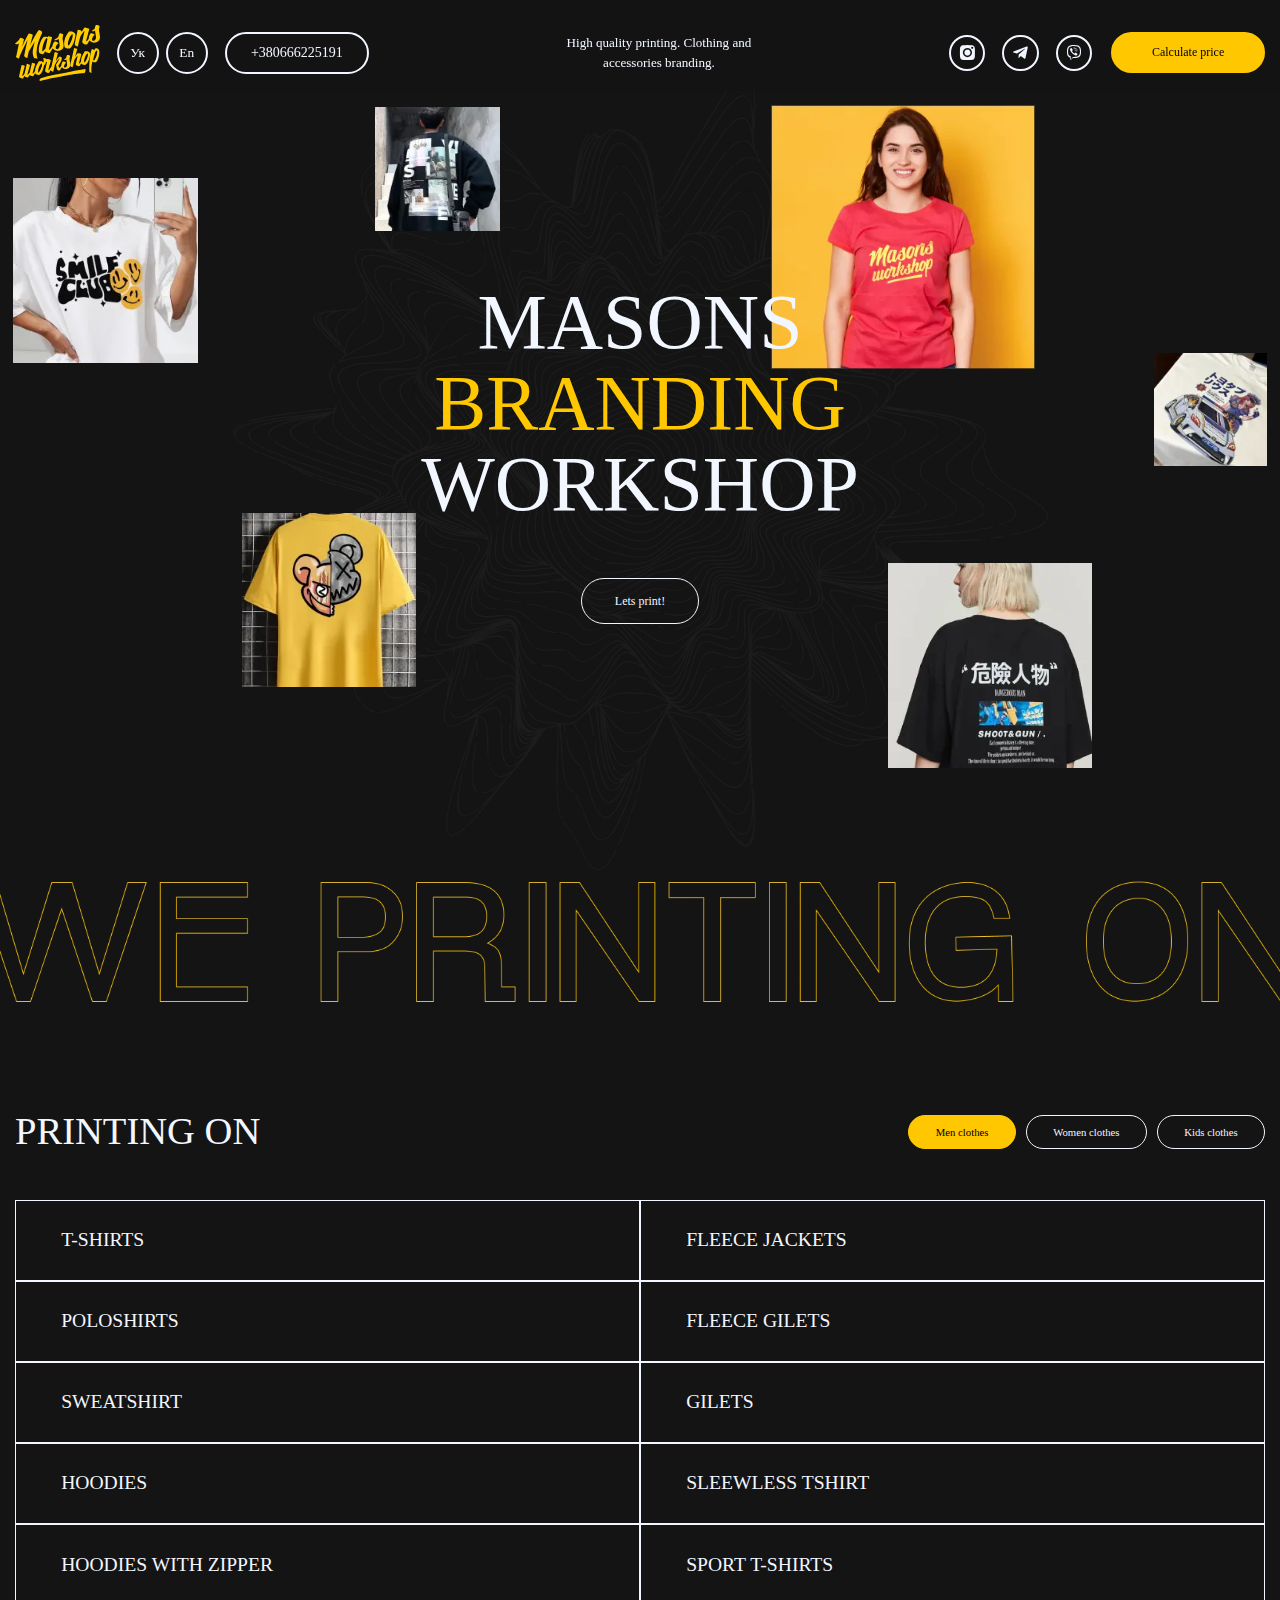
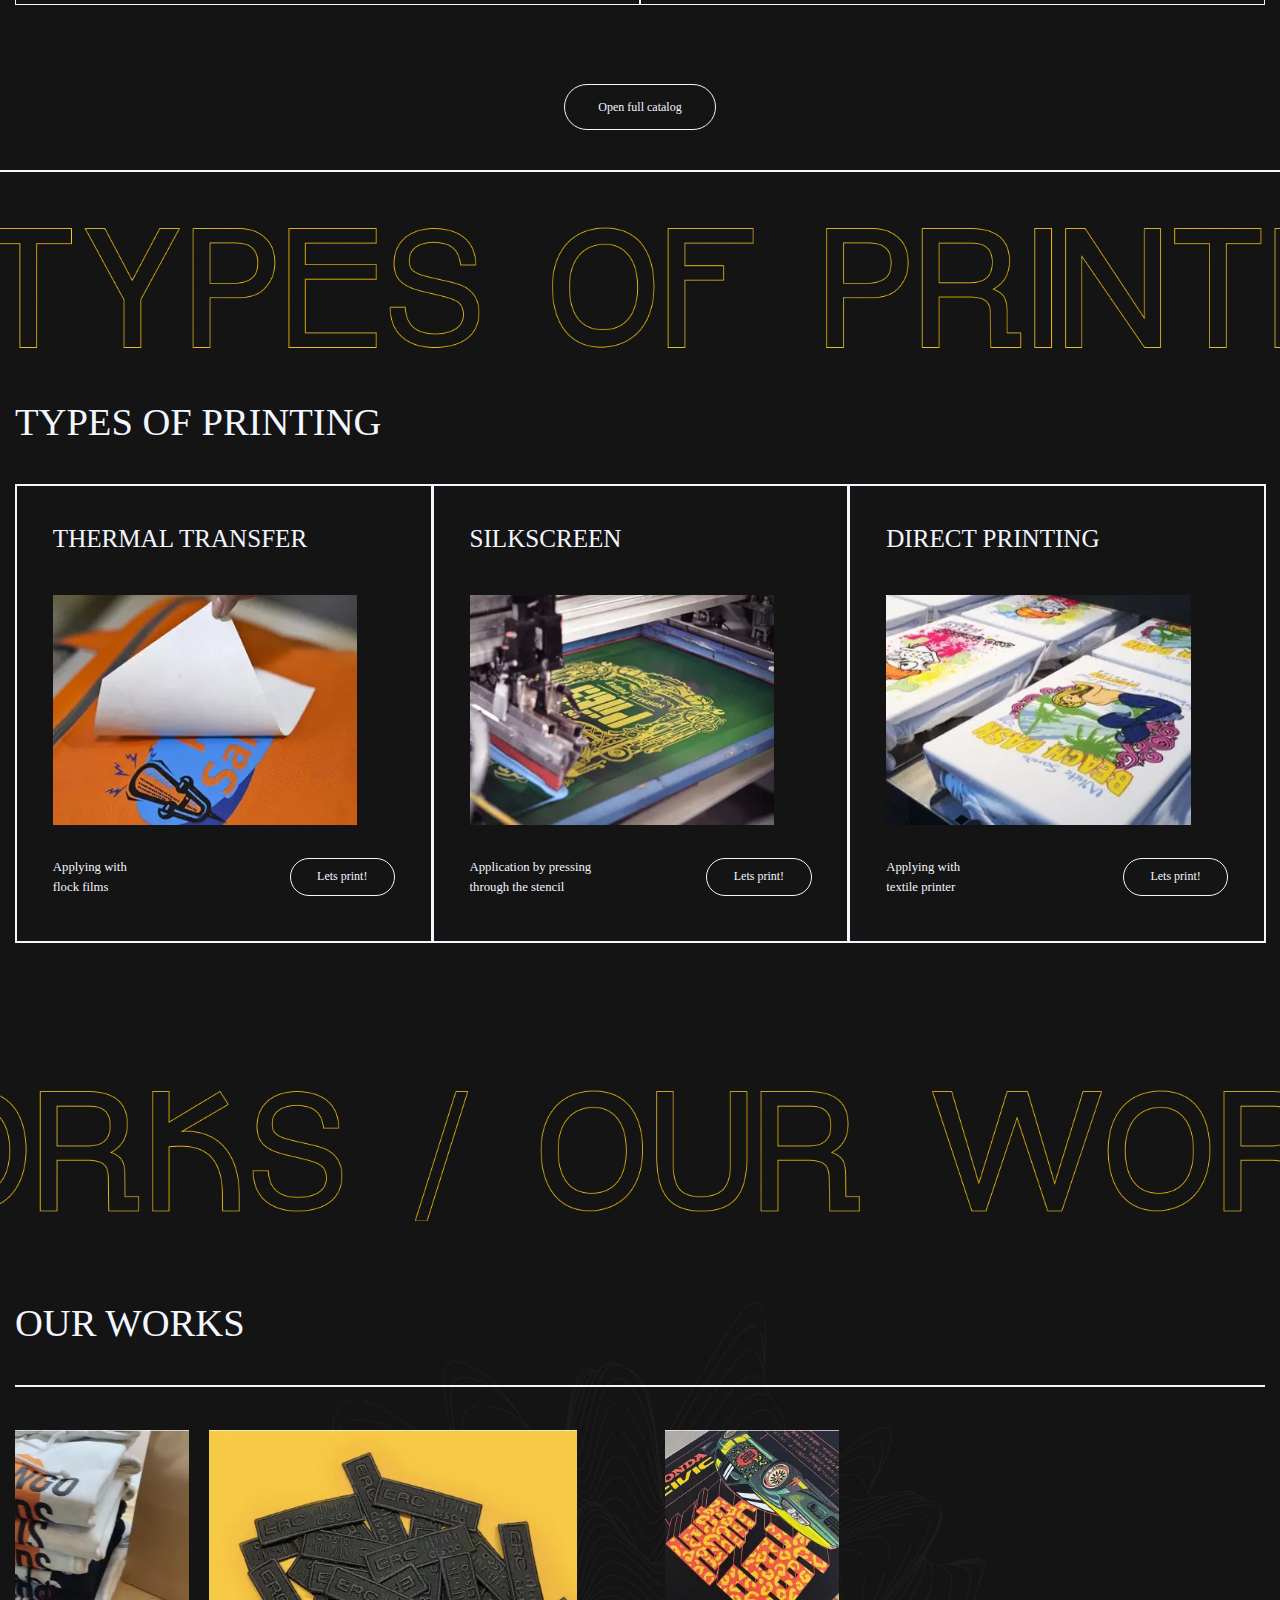
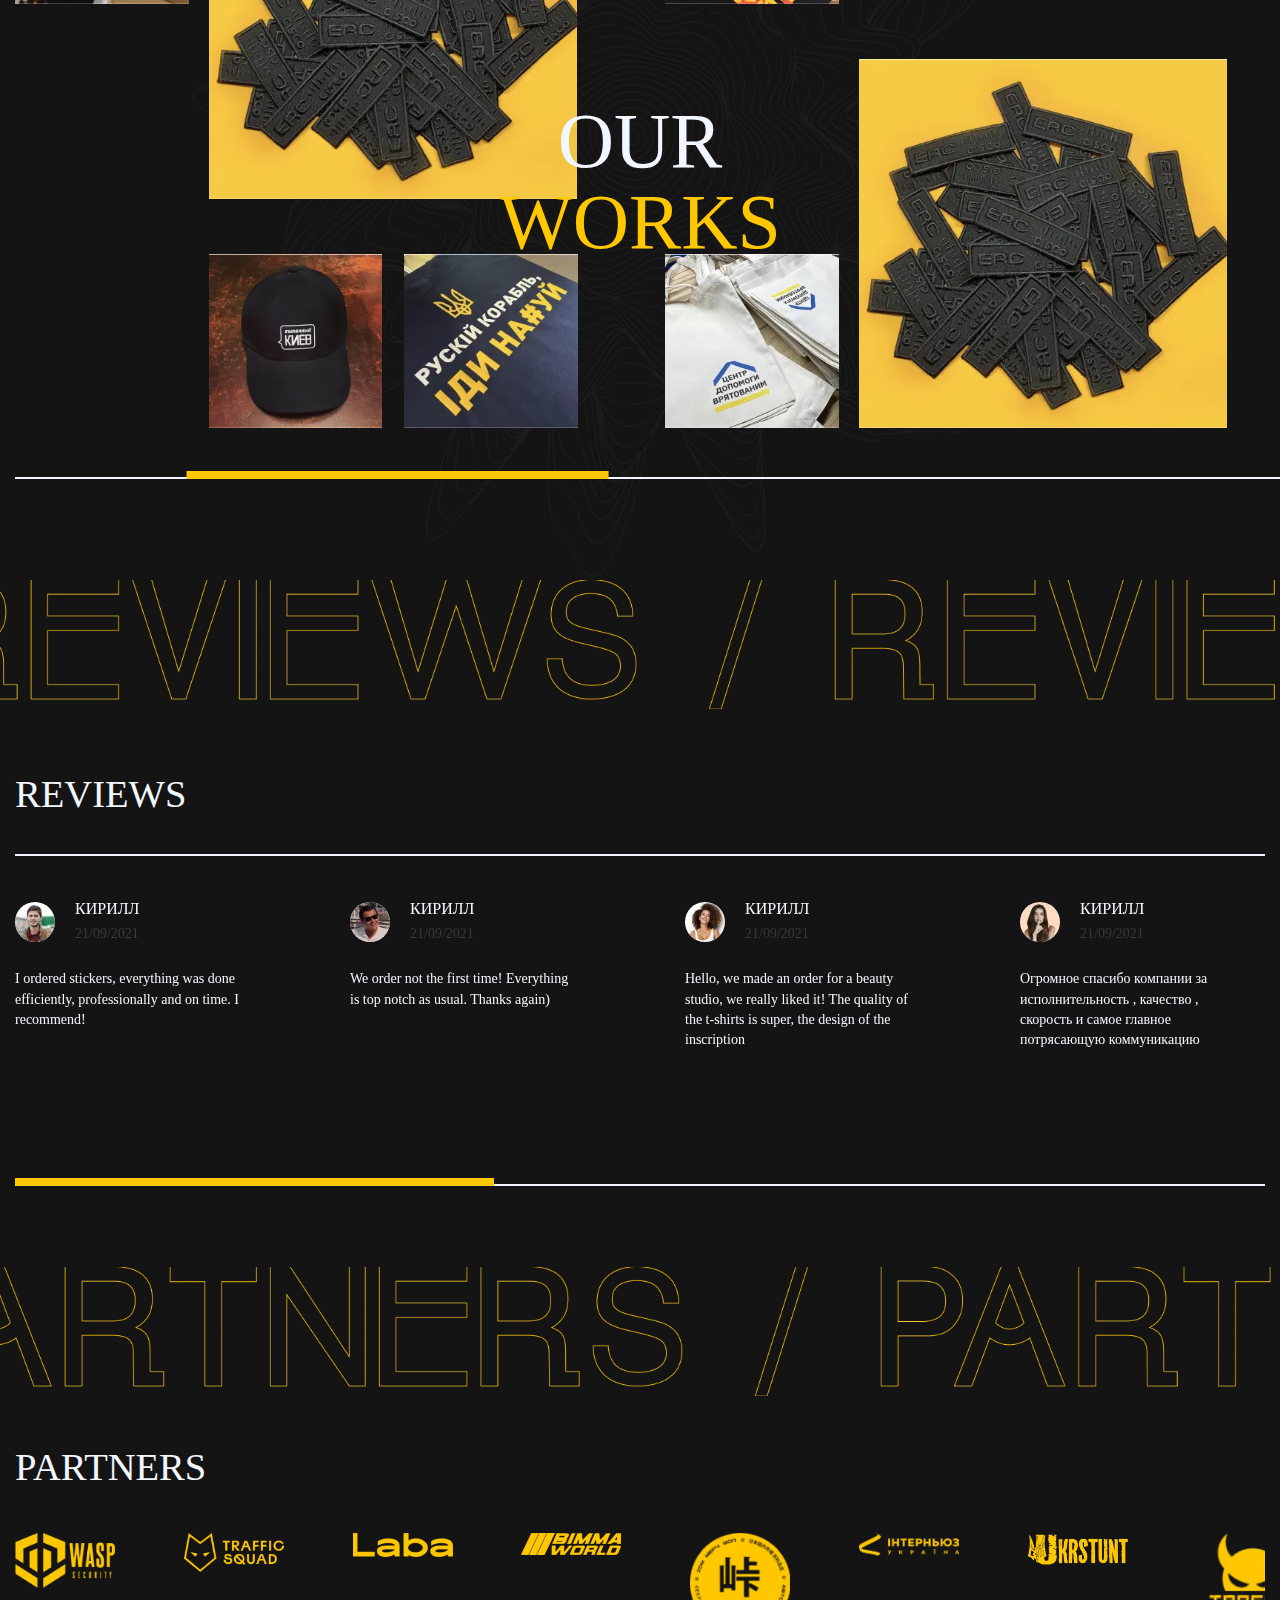
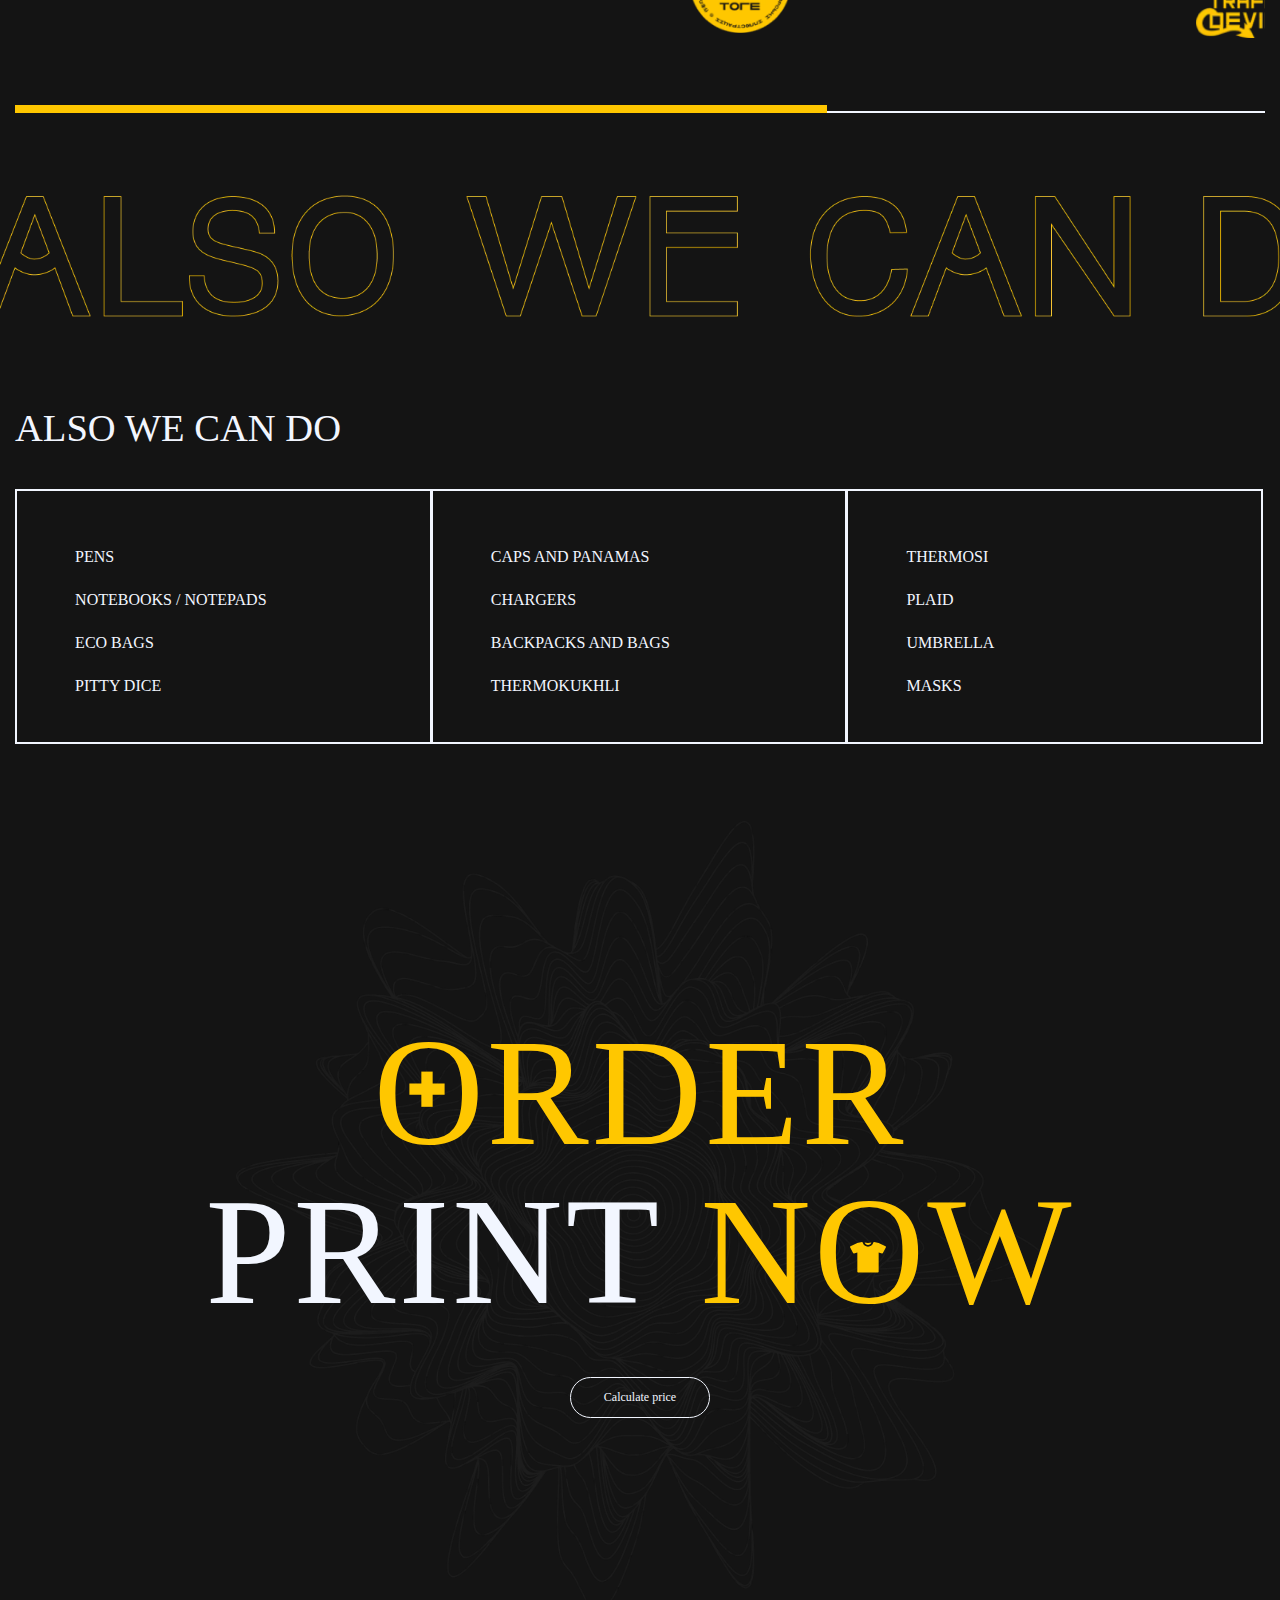
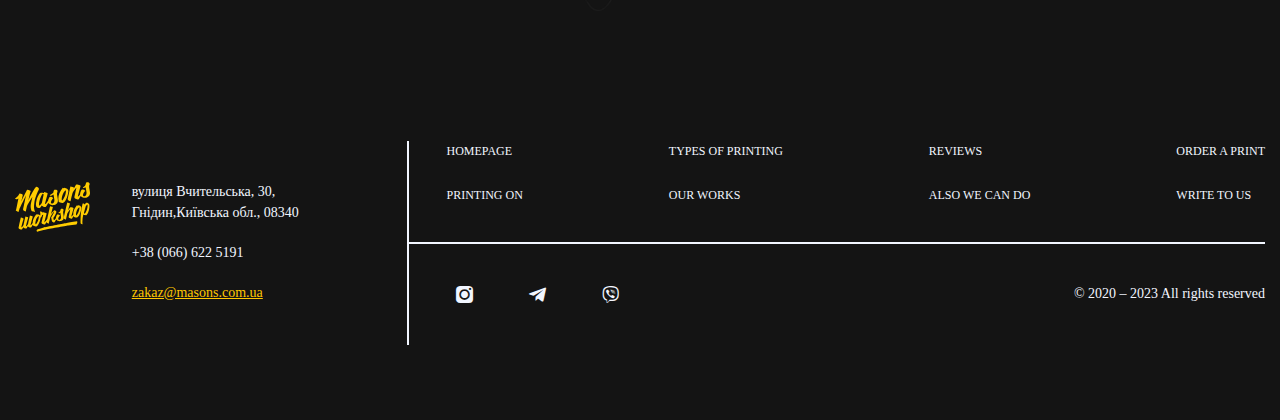
==== commit 16d8e73f: "Add files via upload" ====
--- a/index.html
+++ b/index.html
@@ -5,18 +5,38 @@
     <meta charset="UTF-8">
     <meta http-equiv="X-UA-Compatible" content="IE=edge">
     <meta name="viewport" content="width=device-width, initial-scale=1.0">
-    <link rel="stylesheet" href="files/swiper.min.css?_v=20230430174033">
-    <link rel="stylesheet" href="css/style.min.css?_v=20230430174033">
-    <title></title>
+    <link rel="stylesheet" href="files/swiper.min.css?_v=20230502153909">
+    <link rel="stylesheet" href="css/style.min.css?_v=20230502153909">
+    <title>Homepage</title>
 </head>
 
 <body>
-    
+    <header class="header">
+    <div class="header-container">
+        <div class="logo-block">
+            <div data-goto=".section1" class="logo"><img src="img/logo.svg" alt="logo"></div>
+            <div class="lang-block">
+                <button class="uk">Ук</button>
+                <button class="en">En</button>
+            </div>
+            <a href="tell:+380666225191" class="tell">+380666225191</a>
+        </div>
+        <div class="header-text">High quality printing. Clothing and accessories branding.</div>
+        <div class="header-action">
+            <ul class="header-social">
+                <li class="social-item icon-insta"></li>
+                <li class="social-item icon-telegram"></li>
+                <li class="social-item icon-viber"></li>
+            </ul>
+            <button class="calc _calc-btn">Calculate price</button>
+        </div>
+    </div>
+</header>
     <main>
         <section class="section1">
             <div class="section1-container">
                 <h1 class="section1-title">Masons <br> <span>branding</span> <br> workshop</h1>
-                <button class="print _print-btn _btn">Lets print!</button>
+                <a href="cart.html" class="print _print-btn _btn ">Lets print!</a>
                 <div class="images">
                     <div class="image1"><picture><source srcset="img/homepage/section1/photo1.webp" type="image/webp"><img src="img/homepage/section1/photo1.jpg" alt="image"></picture></div>
                     <div class="image2"><picture><source srcset="img/homepage/section1/photo2.webp" type="image/webp"><img src="img/homepage/section1/photo2.jpg" alt="image"></picture></div>
@@ -39,72 +59,108 @@
                     </div>
                 </div>
                 <div class="print-body">
-                    <table data-category="men">
-                        <tr>
-                            <td>T-shirts</td>
-                            <td>fleece jackets</td>
-                        </tr>
-                        <tr>
-                            <td>Poloshirts</td>
-                            <td>fleece gilets</td>
-                        </tr>
-                        <tr>
-                            <td>Sweatshirt</td>
-                            <td>gilets</td>
-                        </tr>
-                        <tr>
-                            <td>Hoodies</td>
-                            <td>sleewless tshirt</td>
-                        </tr>
-                        <tr>
-                            <td>Hoodies with zipper</td>
-                            <td>Sport t-shirts</td>
-                        </tr>
-                    </table>
-                   <!--  <table data-category="women">
-                        <tr>
-                            <td>T-shirts</td>
-                            <td>fleece jackets</td>
-                        </tr>
-                        <tr>
-                            <td>Poloshirts</td>
-                            <td>fleece gilets</td>
-                        </tr>
-                        <tr>
-                            <td>Sweatshirt</td>
-                            <td>gilets</td>
-                        </tr>
-                        <tr>
-                            <td>Hoodies</td>
-                            <td>sleewless tshirt</td>
-                        </tr>
-                        <tr>
-                            <td>Hoodies with zipper</td>
-                            <td>Sport t-shirts</td>
-                        </tr>
-                    </table>
-                    <table data-category="kids">
-                        <tr>
-                            <td>T-shirts</td>
-                            <td>fleece jackets</td>
-                        </tr>
-                        <tr>
-                            <td>Poloshirts</td>
-                            <td>fleece gilets</td>
-                        </tr>
-                        <tr>
-                            <td>Sweatshirt</td>
-                            <td>gilets</td>
-                        </tr>
-                        <tr>
-                            <td>Hoodies</td>
-                            <td>sleewless tshirt</td>
-                        </tr>
-                        <tr>
-                            <td>Hoodies with zipper</td>
-                            <td>Sport t-shirts</td>
-                        </tr>
-                    </table> -->
+                    <div class="print-categories" data-category="men">
+                        <div class="categories-column">
+                            <div class="category-item">
+                                <a href="catalog.html">T-shirts</a>
+                            </div>
+                            <div class="category-item">
+                                <a href="catalog.html">Poloshirts</a>
+                            </div>
+                            <div class="category-item">
+                                <a href="catalog.html">Sweatshirt</a>
+                            </div>
+                            <div class="category-item">
+                                <a href="catalog.html">Hoodies</a>
+                            </div>
+                            <div class="category-item">
+                                <a href="catalog.html">Hoodies with zipper</a>
+                            </div>
+                        </div>
+                        <div class="categories-column">
+                            <div class="category-item">
+                                <a href="catalog.html">fleece jackets</a>
+                            </div>
+                            <div class="category-item">
+                                <a href="catalog.html">fleece gilets</a>
+                            </div>
+                            <div class="category-item">
+                                <a href="catalog.html">gilets</a>
+                            </div>
+                            <div class="category-item">
+                                <a href="catalog.html">sleewless tshirt</a>
+                            </div>
+                            <div class="category-item">
+                                <a href="catalog.html">Sport t-shirts</a>
+                            </div>
+                        </div>
+                    </div>
+                    <div class="print-categories" data-category="women">
+                        <div class="categories-column">
+                            <div class="category-item">
+                                <a href="catalog.html">Hoodies</a>
+                            </div>
+                            <div class="category-item">
+                                <a href="catalog.html">Sweatshirt</a>
+                            </div>
+                            <div class="category-item">
+                                <a href="catalog.html">Poloshirts</a>
+                            </div>
+                            <div class="category-item">
+                                <a href="catalog.html">T-shirts</a>
+                            </div>
+                        </div>
+                        <div class="categories-column">
+                            <div class="category-item">
+                                <a href="catalog.html">fleece jackets</a>
+                            </div>
+                            <div class="category-item">
+                                <a href="catalog.html">fleece gilets</a>
+                            </div>
+                            <div class="category-item">
+                                <a href="catalog.html">gilets</a>
+                            </div>
+                            <div class="category-item">
+                                <a href="catalog.html">sleewless tshirt</a>
+                            </div>
+                        </div>
+                    </div>
+                    <div class="print-categories" data-category="kids">
+                        <div class="categories-column">
+                            <div class="category-item">
+                                <a href="catalog.html">T-shirts</a>
+                            </div>
+                            <div class="category-item">
+                                <a href="catalog.html">Poloshirts</a>
+                            </div>
+                            <div class="category-item">
+                                <a href="catalog.html">Sweatshirt</a>
+                            </div>
+                            <div class="category-item">
+                                <a href="catalog.html">Hoodies</a>
+                            </div>
+                            <div class="category-item">
+                                <a href="catalog.html">Hoodies with zipper</a>
+                            </div>
+                        </div>
+                        <div class="categories-column">
+                            <div class="category-item">
+                                <a href="catalog.html">fleece jackets</a>
+                            </div>
+                            <div class="category-item">
+                                <a href="catalog.html">fleece gilets</a>
+                            </div>
+                            <div class="category-item">
+                                <a href="catalog.html">gilets</a>
+                            </div>
+                            <div class="category-item">
+                                <a href="catalog.html">sleewless tshirt</a>
+                            </div>
+                            <div class="category-item">
+                                <a href="catalog.html">Sport t-shirts</a>
+                            </div>
+                        </div>
+                    </div>
                 </div>
                 <a href="catalog.html" class="catalog  _btn">Open full catalog</a>
             </div>
@@ -199,6 +255,27 @@
                                 <div class="img-wrapper">
                                     <div class="image"><picture><source srcset="img/homepage/works/img7.webp" type="image/webp"><img src="img/homepage/works/img7.jpg" alt="image"></picture></div>
                                     <div class="image"><picture><source srcset="img/homepage/works/img8.webp" type="image/webp"><img src="img/homepage/works/img8.jpg" alt="image"></picture></div>
+                                </div>
+                            </div>
+                        </div>
+                        <div class="swiper-slide slide1">
+                            <div class="column1">
+                                <div class="image"><picture><source srcset="img/catalog/img1.webp" type="image/webp"><img src="img/catalog/img1.jpg" alt="image"></picture></div>
+                                <div class="image"><picture><source srcset="img/catalog/img2.webp" type="image/webp"><img src="img/catalog/img2.jpg" alt="image"></picture></div>
+                            </div>
+                            <div class="column2">
+                                <div class="image image-big"><picture><source srcset="img/catalog/img3.webp" type="image/webp"><img src="img/catalog/img3.jpg" alt="image"></picture></div>
+                            </div>
+                        </div>
+                        <div class="swiper-slide slide2">
+                            <div class="column1">
+                                <div class="image"><picture><source srcset="img/catalog/img4.webp" type="image/webp"><img src="img/catalog/img4.jpg" alt="image"></picture></div>
+                            </div>
+                            <div class="column2">
+                                <div class="image image-big"><picture><source srcset="img/catalog/img5.webp" type="image/webp"><img src="img/catalog/img5.jpg" alt="image"></picture></div>
+                                <div class="img-wrapper">
+                                    <div class="image"><picture><source srcset="img/catalog/img6.webp" type="image/webp"><img src="img/catalog/img6.jpg" alt="image"></picture></div>
+                                    <div class="image"><picture><source srcset="img/catalog/img7.webp" type="image/webp"><img src="img/catalog/img7.jpg" alt="image"></picture></div>
                                 </div>
                             </div>
                         </div>
@@ -416,11 +493,67 @@
                         <div class="icon-cross"><img src="files/cross.svg" alt="icon"></div>
                         <div class="icon-polo"><img src="files/polo.svg" alt="icon"></div>
                     </div>
-                    <button class="calculate _btn">Calculate price</button>
+                    <button class="calculate _btn _calc-btn">Calculate price</button>
                 </div>
             </div>
         </section>
     </main>
+    <div class="calculate-window">
+    <div class="calculate-form">
+        <form action="#" class="cart-form calc-form">
+            <div class="form-head">
+                <div class="cart-count">
+                    <div class="input-wrapper count1"><input class="input-count" value="1-10" type="radio" name="count" checked></div>
+                    <div class="input-wrapper count2"><input class="input-count" value="11-30" type="radio" name="count"></div>
+                    <div class="input-wrapper count3"><input class="input-count" value="31+" type="radio" name="count"></div>
+                </div>
+                <div class="cart-price">650 ₴</div>
+            </div>
+
+            <div class="form-size">
+                <div class="size-title">SIZES AVAILABLE</div>
+                <div class="size-checkbox">
+                    <div class="input-wrapper s">
+                        <input class="size-input" value="s" type="radio" name="size">
+                    </div>
+                    <div class="input-wrapper m">
+                        <input checked class="size-input" value="m" type="radio" name="size">
+                    </div>
+                    <div class="input-wrapper l">
+                        <input class="size-input" value="l" type="radio" name="size">
+                    </div>
+                    <div class="input-wrapper xl">
+                        <input class="size-input" value="xl" type="radio" name="size">
+                    </div>
+                    <div class="input-wrapper xxl">
+                        <input class="size-input" value="xxl" type="radio" name="size">
+                    </div>
+                    <div class="input-wrapper xxxl">
+                        <input class="size-input" value="3xl" type="radio" name="size">
+                    </div>
+                </div>
+            </div>
+            <div class="form-color">
+                <div class="color-title">COLORS AVAILABLE</div>
+                <div class="color-checkbox">
+                    <div class="input-wrapper color1"><input class="input-color" value="1" type="radio" name="color"></div>
+                    <div class="input-wrapper color2"><input class="input-color" value="2" type="radio" name="color"></div>
+                    <div class="input-wrapper color3"><input class="input-color" value="3" type="radio" name="color"></div>
+                    <div class="input-wrapper color4"><input class="input-color" value="4" type="radio" name="color"></div>
+                    <div class="input-wrapper color5"><input class="input-color" value="5" type="radio" name="color"></div>
+                    <div class="input-wrapper color6"><input class="input-color" value="6" type="radio" name="color"></div>
+                    <div class="input-wrapper color7"><input class="input-color" value="7" type="radio" name="color"></div>
+                    <div class="input-wrapper color8"><input class="input-color" value="8" type="radio" name="color"></div>
+                </div>
+            </div>
+            <button class="print-button">Lets print!</button>
+            <div class="form-bottom">
+                <div class="bottom-item scale icon-scale"><span>Розмірна сітка</span></div>
+                <div class="bottom-item delivery icon-box"><span>Доставка та повернення</span></div>
+            </div>
+        </form>
+    </div>
+</div>
     <footer class="footer">
     <div class="footer-container">
         <div class="footer-first-block">
@@ -436,16 +569,16 @@
         <div class="footer-second-block">
             <div class="footer-links">
                 <ul class="links-list">
-                    <li><a href="index.html" class="footer-link">HOMEPAGE</a></li>
-                    <li><a href="#" class="footer-link">PRINTING ON</a></li>
+                    <li><a data-goto=".section1" href="index.html" class="footer-link">HOMEPAGE</a></li>
+                    <li><a data-goto=".print" href="#" class="footer-link">PRINTING ON</a></li>
                 </ul>
                 <ul class="links-list">
-                    <li><a href="#" class="footer-link">TYPES OF PRINTING</a></li>
-                    <li><a href="#" class="footer-link">OUR WORKS</a></li>
+                    <li><a data-goto=".types" href="#" class="footer-link">TYPES OF PRINTING</a></li>
+                    <li><a data-goto=".works" href="#" class="footer-link">OUR WORKS</a></li>
                 </ul>
                 <ul class="links-list">
-                    <li><a href="#" class="footer-link">Reviews</a></li>
-                    <li><a href="#" class="footer-link">Also We can do</a></li>
+                    <li><a data-goto=".review" href="#" class="footer-link">Reviews</a></li>
+                    <li><a data-goto=".also" href="#" class="footer-link">Also We can do</a></li>
                 </ul>
                 <ul class="links-list">
                     <li><a href="#" class="footer-link">Order a print</a></li>
@@ -463,6 +596,6 @@
         </div>
     </div>
 </footer>
-    <script src="js/app.min.js?_v=20230430174033"></script>
+    <script src="js/app.min.js?_v=20230502153909"></script>
 </body>
 </html>--- a/css/style.min.css
+++ b/css/style.min.css
@@ -1 +1 @@
-*{padding:0;margin:0;border:0}*,:after,:before{-webkit-box-sizing:border-box;box-sizing:border-box}:active,:focus{outline:0}a:active,a:focus{outline:0}aside,footer,header,nav{display:block}body,html{height:100%;width:100%;font-size:100%;line-height:1;font-size:14px;-ms-text-size-adjust:100%;-moz-text-size-adjust:100%;-webkit-text-size-adjust:100%}button,input,textarea{font-family:inherit;outline:0}input::-ms-clear{display:none}button{cursor:pointer}button::-moz-focus-inner{padding:0;border:0}a,a:visited{text-decoration:none}a:hover{text-decoration:none}ul li{list-style:none}img{vertical-align:top}h1,h2,h3,h4,h5,h6{font-size:inherit;font-weight:inherit}@font-face{font-family:icons;src:url(../fonts/icons.eot?usm9y8);src:url(../fonts/icons.eot?usm9y8#iefix) format("embedded-opentype"),url(../fonts/icons.ttf?usm9y8) format("truetype"),url(../fonts/icons.woff?usm9y8) format("woff"),url(../fonts/icons.svg?usm9y8#icons) format("svg");font-weight:400;font-style:normal;font-display:block}[class*=" icon-"]::before,[class^=icon-]::before{font-family:icons!important;speak:never;font-style:normal;font-weight:400;font-variant:normal;text-transform:none;line-height:1;-webkit-font-smoothing:antialiased;-moz-osx-font-smoothing:grayscale}.icon-arrow-right:before{content:"\e900"}.icon-box:before{content:"\e901"}.icon-insta:before{content:"\e902"}.icon-scale:before{content:"\e903"}.icon-telegram:before{content:"\e904"}.icon-viber:before{content:"\e905"}.header{position:fixed;background:rgba(20,20,20,.8666666667);z-index:3;top:0;left:0;width:100%;min-height:70px;padding-bottom:10px;-webkit-transform:translateY(-100px);-ms-transform:translateY(-100px);transform:translateY(-100px)}.header .header-container{max-width:1555px;margin:0 auto;padding:0 15px;display:-webkit-box;display:-ms-flexbox;display:flex;-webkit-box-pack:justify;-ms-flex-pack:justify;justify-content:space-between;-webkit-box-align:center;-ms-flex-align:center;align-items:center}.header .header-container .logo-block{display:-webkit-box;display:-ms-flexbox;display:flex;-webkit-box-align:center;-ms-flex-align:center;align-items:center}.header .header-container .logo-block .logo img{width:100%;height:100%}.header .header-container .logo-block .lang-block{display:-webkit-box;display:-ms-flexbox;display:flex;-webkit-box-align:center;-ms-flex-align:center;align-items:center;-webkit-column-gap:7px;-moz-column-gap:7px;column-gap:7px}.header .header-container .logo-block .lang-block .en,.header .header-container .logo-block .lang-block .uk{display:-webkit-box;display:-ms-flexbox;display:flex;-webkit-box-orient:vertical;-webkit-box-direction:normal;-ms-flex-direction:column;flex-direction:column;-webkit-box-align:center;-ms-flex-align:center;align-items:center;-webkit-box-pack:center;-ms-flex-pack:center;justify-content:center;width:42px;height:42px;border-radius:50%;border:2px solid #f2f6ff;color:#f2f6ff;-webkit-transition:all .2s ease;-o-transition:all .2s ease;transition:all .2s ease}.header .header-container .logo-block .lang-block .en.active,.header .header-container .logo-block .lang-block .en:hover,.header .header-container .logo-block .lang-block .uk.active,.header .header-container .logo-block .lang-block .uk:hover{border:2px solid #ffc700;color:#ffc700}.header .header-container .tell{padding:12px 29px;border-radius:100px;border:2px solid #f2f6ff;color:#f2f6ff;-webkit-transition:all .2s ease;-o-transition:all .2s ease;transition:all .2s ease}.header .header-container .tell:hover{border:2px solid #ffc700;color:#ffc700}.header .header-container .header-text{max-width:215px;text-align:center}.header .header-container .header-action{display:-webkit-box;display:-ms-flexbox;display:flex;-webkit-box-align:center;-ms-flex-align:center;align-items:center}.header .header-container .header-action .header-social{display:-webkit-box;display:-ms-flexbox;display:flex;-webkit-box-align:center;-ms-flex-align:center;align-items:center}.header .header-container .header-action .header-social .social-item{display:-webkit-box;display:-ms-flexbox;display:flex;-webkit-box-orient:vertical;-webkit-box-direction:normal;-ms-flex-direction:column;flex-direction:column;-webkit-box-align:center;-ms-flex-align:center;align-items:center;-webkit-box-pack:center;-ms-flex-pack:center;justify-content:center;width:42px;height:42px;border-radius:50%;border:2px solid #f2f6ff;-webkit-transition:all .2s ease;-o-transition:all .2s ease;transition:all .2s ease}.header .header-container .header-action .header-social .social-item::before{color:#f2f6ff;font-size:17px;-webkit-transition:all .2s ease;-o-transition:all .2s ease;transition:all .2s ease}.header .header-container .header-action .header-social .social-item:hover{border:2px solid #ffc700}.header .header-container .header-action .header-social .social-item:hover::before{color:#ffc700}.header .header-container .header-action .calc{padding:12px 52px;border-radius:100px;background:#ffc700;color:#000;font-size:12px}.header.show{-webkit-transform:translateY(0);-ms-transform:translateY(0);transform:translateY(0)}.footer{overflow:hidden}.footer .footer-container{max-width:1555px;margin:0 auto;padding:0 15px}.footer .footer-container .footer-first-block{display:-webkit-box;display:-ms-flexbox;display:flex}.footer .footer-container .footer-first-block .footer-logo{max-width:75px;height:50px}.footer .footer-container .footer-first-block .footer-logo img{width:100%;height:100%}.footer .footer-container .footer-first-block .footer-info .info-list{display:-webkit-box;display:-ms-flexbox;display:flex;-webkit-box-orient:vertical;-webkit-box-direction:normal;-ms-flex-direction:column;flex-direction:column;row-gap:20px}.footer .footer-container .footer-first-block .footer-info .info-list .info-item:last-child{color:#ffc700;text-decoration:underline}.footer .footer-container .footer-second-block{-webkit-box-flex:1;-ms-flex:1 1 auto;flex:1 1 auto}.footer .footer-container .footer-second-block .footer-links{border-bottom:2px solid #f2f6ff;padding-bottom:37px}.footer .footer-container .footer-second-block .footer-links .links-list{display:-webkit-box;display:-ms-flexbox;display:flex;-webkit-box-orient:vertical;-webkit-box-direction:normal;-ms-flex-direction:column;flex-direction:column;row-gap:24px}.footer .footer-container .footer-second-block .footer-links .links-list .footer-link{font-family:"Fairwall Sans";font-weight:300;font-size:12px;line-height:111.4%;text-transform:uppercase;color:#f2f6ff;-webkit-transition:all .3s ease;-o-transition:all .3s ease;transition:all .3s ease}.footer .footer-container .footer-second-block .footer-links .links-list .footer-link:hover{color:#ffc700}.footer .footer-container .footer-second-block .footer-bottom{padding-top:32px;padding-bottom:32px;display:-webkit-box;display:-ms-flexbox;display:flex;-webkit-box-pack:justify;-ms-flex-pack:justify;justify-content:space-between;-webkit-box-align:center;-ms-flex-align:center;align-items:center}.footer .footer-container .footer-second-block .footer-bottom .footer-social{display:-webkit-box;display:-ms-flexbox;display:flex;-webkit-box-align:center;-ms-flex-align:center;align-items:center}.footer .footer-container .footer-second-block .footer-bottom .footer-social .social-item::before{font-size:17px;-webkit-transition:all .3s ease;-o-transition:all .3s ease;transition:all .3s ease}.footer .footer-container .footer-second-block .footer-bottom .footer-social .social-item:hover::before{color:#ffc700}.catalog{overflow:hidden}.catalog .catalog-container{max-width:1555px;margin:0 auto;padding:0 15px}.catalog .catalog-container .catalog-link-block{display:-webkit-box;display:-ms-flexbox;display:flex;-webkit-box-align:center;-ms-flex-align:center;align-items:center;-webkit-column-gap:18px;-moz-column-gap:18px;column-gap:18px;padding:17px 0;border-top:1px solid #f2f6ff;border-bottom:1px solid #f2f6ff}.catalog .catalog-container .catalog-link-block .icon-arrow-right{font-size:8px}.catalog .catalog-container .catalog-link-block .catalog-link{font-size:10px;color:#f2f6ff;text-decoration:underline;-webkit-transition:all .2s ease;-o-transition:all .2s ease;transition:all .2s ease;letter-spacing:.5px;display:-webkit-box;display:-ms-flexbox;display:flex;-webkit-box-align:center;-ms-flex-align:center;align-items:center;-webkit-box-orient:horizontal;-webkit-box-direction:reverse;-ms-flex-direction:row-reverse;flex-direction:row-reverse}.catalog .catalog-container .catalog-link-block .catalog-link:hover{color:#ffc700}.catalog .catalog-container .catalog-link-block .catalog-link:last-child{text-decoration:none;color:#ffc700}.catalog .catalog-container .catalog-head{display:-webkit-box;display:-ms-flexbox;display:flex;-webkit-box-pack:justify;-ms-flex-pack:justify;justify-content:space-between;-webkit-box-align:center;-ms-flex-align:center;align-items:center}.catalog .catalog-container .catalog-head .head-buttons{display:-webkit-box;display:-ms-flexbox;display:flex;-webkit-box-align:center;-ms-flex-align:center;align-items:center;-webkit-column-gap:15px;-moz-column-gap:15px;column-gap:15px}.catalog .catalog-container .catalog-head .head-buttons .catalog-button{color:#f2f6ff;border-radius:100px;border:1px solid #f2f6ff;-webkit-transition:all .3s ease;-o-transition:all .3s ease;transition:all .3s ease}.catalog .catalog-container .catalog-head .head-buttons .catalog-button .active,.catalog .catalog-container .catalog-head .head-buttons .catalog-button:hover{background:#ffc700;color:#000;border:1px solid #ffc700}.catalog .catalog-container .catalog-body{width:100%}.catalog .catalog-container .catalog-body .catalog-items{display:-ms-grid;display:grid;grid-template-columns:repeat(auto-fit,minmax());border-bottom:1px solid #f2f6ff}.catalog .catalog-container .catalog-body .catalog-items .catalog-cart{border:2px solid #f2f6ff;margin:0 -1px -1px 0;display:-webkit-box;display:-ms-flexbox;display:flex;-webkit-box-orient:vertical;-webkit-box-direction:normal;-ms-flex-direction:column;flex-direction:column}.catalog .catalog-container .catalog-body .catalog-items .catalog-cart .cart-title{font-family:"Fairwall Sans";font-weight:300;line-height:186.9%;text-transform:uppercase}.catalog .catalog-container .catalog-body .catalog-items .catalog-cart .cart-image{-webkit-box-flex:1;-ms-flex:1 1 auto;flex:1 1 auto}.catalog .catalog-container .catalog-body .catalog-items .catalog-cart .cart-image img{width:100%;height:100%;-o-object-fit:cover;object-fit:cover}.catalog .catalog-container .catalog-body .catalog-items .catalog-cart .cart-bottom{display:-webkit-box;display:-ms-flexbox;display:flex;-webkit-box-pack:justify;-ms-flex-pack:justify;justify-content:space-between;-webkit-box-align:center;-ms-flex-align:center;align-items:center}.catalog .catalog-container .catalog-body .catalog-items .catalog-cart .cart-bottom .cart-count{font-family:"Fairwall Sans";font-weight:300;color:#ffc700;line-height:186.9%}.catalog .catalog-container .catalog-body .catalog-items .catalog-cart .cart-bottom .cart-all{padding:16px 32px;font-size:12px;color:#f2f6ff;border-radius:100px;border:1px solid #f2f6ff;-webkit-transition:all .3s ease;-o-transition:all .3s ease;transition:all .3s ease}.catalog .catalog-container .catalog-body .catalog-items .catalog-cart .cart-bottom .cart-all:hover{background:#ffc700;color:#000;border:1px solid #ffc700}.cart{overflow:hidden}.cart .cart-container{max-width:1555px;margin:0 auto;padding:0 15px}.cart .cart-container .catalog-link-block{display:-webkit-box;display:-ms-flexbox;display:flex;-webkit-box-align:center;-ms-flex-align:center;align-items:center;padding:17px 0;border-top:1px solid #f2f6ff;border-bottom:1px solid #f2f6ff}.cart .cart-container .catalog-link-block .icon-arrow-right{font-size:8px}.cart .cart-container .catalog-link-block .catalog-link{font-size:10px;color:#f2f6ff;text-decoration:underline;-webkit-transition:all .2s ease;-o-transition:all .2s ease;transition:all .2s ease;letter-spacing:.5px;display:-webkit-box;display:-ms-flexbox;display:flex;-webkit-box-align:center;-ms-flex-align:center;align-items:center;-webkit-box-orient:horizontal;-webkit-box-direction:reverse;-ms-flex-direction:row-reverse;flex-direction:row-reverse}.cart .cart-container .catalog-link-block .catalog-link:hover{color:#ffc700}.cart .cart-container .catalog-link-block .catalog-link:last-child{text-decoration:none;color:#ffc700}.cart .cart-container .cart-body{width:100%}.cart .cart-container .cart-body .block-info{display:-webkit-box;display:-ms-flexbox;display:flex;-webkit-box-orient:vertical;-webkit-box-direction:normal;-ms-flex-direction:column;flex-direction:column}.cart .cart-container .cart-body .block-info .cart-title{font-family:"Fairwall Sans";font-weight:300;line-height:104.4%;text-transform:uppercase;margin-bottom:18px}.cart .cart-container .cart-body .block-info .cart-form{display:-webkit-box;display:-ms-flexbox;display:flex;-webkit-box-orient:vertical;-webkit-box-direction:normal;-ms-flex-direction:column;flex-direction:column}.cart .cart-container .cart-body .block-info .cart-form .form-head{display:-webkit-box;display:-ms-flexbox;display:flex;-webkit-box-pack:justify;-ms-flex-pack:justify;justify-content:space-between;-webkit-box-align:center;-ms-flex-align:center;align-items:center;padding-bottom:25px;border-bottom:1px solid #f2f6ff;margin-bottom:20px}.cart .cart-container .cart-body .block-info .cart-form .form-head .cart-count{height:44px;position:relative;width:50%;display:-webkit-box;display:-ms-flexbox;display:flex;-webkit-box-pack:justify;-ms-flex-pack:justify;justify-content:space-between;-webkit-box-align:center;-ms-flex-align:center;align-items:center}.cart .cart-container .cart-body .block-info .cart-form .form-head .cart-count input{-webkit-box-flex:1;-ms-flex:1 1 33.333%;flex:1 1 33.333%;cursor:pointer;position:relative;z-index:3;opacity:0}.cart .cart-container .cart-body .block-info .cart-form .form-head .cart-count .count-btns{position:absolute;top:0;left:0;width:100%;display:-webkit-box;display:-ms-flexbox;display:flex;-webkit-box-align:center;-ms-flex-align:center;align-items:center}.cart .cart-container .cart-body .block-info .cart-form .form-head .cart-count .count-btns .btn{border-radius:100px;border:1px solid #f2f6ff;padding:12px 20px;pointer-events:none}.cart .cart-container .cart-body .block-info .cart-form .form-head .cart-price{font-family:"Fairwall Sans";font-weight:300;font-size:100px;line-height:104.4%;color:#ffc700}.cart .cart-container .cart-body .block-info .cart-form .form-descr{display:-webkit-box;display:-ms-flexbox;display:flex;-webkit-box-orient:vertical;-webkit-box-direction:normal;-ms-flex-direction:column;flex-direction:column;border-bottom:1px solid #f2f6ff;margin-bottom:20px}.cart .cart-container .cart-body .block-info .cart-form .form-descr .descr-title{font-family:"Fairwall Sans";font-weight:300;line-height:186.9%}.cart .cart-container .cart-body .block-info .cart-form .form-size{padding-bottom:23px;margin-bottom:20px;border-bottom:1px solid #f2f6ff}.cart .cart-container .cart-body .block-info .cart-form .form-size .size-title{font-family:"Fairwall Sans";font-weight:300;line-height:186.9%}.cart .cart-container .cart-body .block-info .cart-form .form-size .size-checkbox{display:-webkit-box;display:-ms-flexbox;display:flex;-webkit-box-align:center;-ms-flex-align:center;align-items:center}.cart .cart-container .cart-body .block-info .cart-form .form-size .size-checkbox .input-wrapper{display:-webkit-box;display:-ms-flexbox;display:flex;-webkit-box-orient:vertical;-webkit-box-direction:normal;-ms-flex-direction:column;flex-direction:column;-webkit-box-align:center;-ms-flex-align:center;align-items:center;-webkit-box-pack:center;-ms-flex-pack:center;justify-content:center;position:relative;-webkit-box-flex:1;-ms-flex:1 1 auto;flex:1 1 auto;cursor:pointer}.cart .cart-container .cart-body .block-info .cart-form .form-size .size-checkbox .input-wrapper input{width:100%;position:relative;top:0;opacity:0}.cart .cart-container .cart-body .block-info .cart-form .form-size .size-checkbox .input-wrapper::before{position:relative;top:20px;content:"";border-radius:100px;border:1px solid #f2f6ff;padding:12px 18px;display:-webkit-box;display:-ms-flexbox;display:flex;-webkit-box-orient:vertical;-webkit-box-direction:normal;-ms-flex-direction:column;flex-direction:column;-webkit-box-align:center;-ms-flex-align:center;align-items:center;-webkit-box-pack:center;-ms-flex-pack:center;justify-content:center;font-size:12px;-webkit-transition:all .2s ease;-o-transition:all .2s ease;transition:all .2s ease}.cart .cart-container .cart-body .block-info .cart-form .form-size .size-checkbox .input-wrapper:hover::before{background:#ffc700;border:1px solid #ffc700;color:#000}.cart .cart-container .cart-body .block-info .cart-form .form-size .size-checkbox .s:before{content:"s"}.cart .cart-container .cart-body .block-info .cart-form .form-size .size-checkbox .m:before{content:"m"}.cart .cart-container .cart-body .block-info .cart-form .form-size .size-checkbox .l:before{content:"l"}.cart .cart-container .cart-body .block-info .cart-form .form-size .size-checkbox .xl:before{content:"xl"}.cart .cart-container .cart-body .block-info .cart-form .form-size .size-checkbox .xxl:before{content:"xxl"}.cart .cart-container .cart-body .block-info .cart-form .form-size .size-checkbox .xxxl:before{content:"3xl"}.input-wrapper>input::checked::before{background:#ffc700;border:1px solid #ffc700;color:#000}* button{background:0 0}body{max-width:1728px;margin:0 auto;background:#141414;font-family:Stolzl;font-style:normal;font-weight:400;font-size:14px;line-height:144.5%;color:#f2f6ff}body main{padding-bottom:100px}.section1{margin-bottom:10px}.no-webp .section1 .section1-container{background:url(../img/bg.png) center center/contain no-repeat}.section1 .section1-container{max-width:1555px;height:100%;margin:0 auto;padding:0 15px;position:relative;display:-webkit-box;display:-ms-flexbox;display:flex;-webkit-box-orient:vertical;-webkit-box-direction:normal;-ms-flex-direction:column;flex-direction:column;-webkit-box-align:center;-ms-flex-align:center;align-items:center}.section1 .section1-container .section1-title{position:relative;z-index:1;font-family:"Fairwall Sans";font-weight:300;line-height:104.4%;text-transform:uppercase;text-align:center;color:#f2f6ff}.section1 .section1-container .section1-title span{color:#ffc700}.section1 .section1-container .print{position:relative;z-index:1}.section1 .section1-container .images{position:absolute;top:0;left:0;width:100%;height:100%}.section1 .section1-container .images .image1,.section1 .section1-container .images .image2,.section1 .section1-container .images .image3,.section1 .section1-container .images .image4,.section1 .section1-container .images .image5,.section1 .section1-container .images .image6{position:absolute}.section1 .section1-container .images .image1 img,.section1 .section1-container .images .image2 img,.section1 .section1-container .images .image3 img,.section1 .section1-container .images .image4 img,.section1 .section1-container .images .image5 img,.section1 .section1-container .images .image6 img{width:100%;height:100%}.section1 .section1-container .images .image1{left:1%;top:13%}.section1 .section1-container .images .image2{left:29.324759%;top:4.1%}.section1 .section1-container .images .image3{right:19.157556%;top:3.8%;z-index:0}.section1 .section1-container .images .image4{right:1%;top:35%}.section1 .section1-container .images .image5{bottom:12.8%;right:14.662379%}.section1 .section1-container .images .image6{left:18.913183%;bottom:23%}.print{overflow:hidden}.print .print-container{display:-webkit-box;display:-ms-flexbox;display:flex;-webkit-box-orient:vertical;-webkit-box-direction:normal;-ms-flex-direction:column;flex-direction:column;max-width:1555px;margin:0 auto;padding:0 15px;padding-bottom:40px;border-bottom:2px solid #f2f6ff}.print .print-container .print-head{display:-webkit-box;display:-ms-flexbox;display:flex;-webkit-box-pack:justify;-ms-flex-pack:justify;justify-content:space-between}.print .print-container .print-head .print-buttons{display:-webkit-box;display:-ms-flexbox;display:flex;-webkit-box-align:center;-ms-flex-align:center;align-items:center;-webkit-column-gap:10px;-moz-column-gap:10px;column-gap:10px}.print .print-container .print-head .print-buttons .print-button{border:1px solid #f2f6ff;border-radius:100px;color:#f2f6ff;-webkit-transition:all .3s ease;-o-transition:all .3s ease;transition:all .3s ease}.print .print-container .print-head .print-buttons .print-button.active,.print .print-container .print-head .print-buttons .print-button:hover{background:#ffc700;border:1px solid #ffc700;color:#000}.print .print-container .print-body{position:relative;margin-bottom:40px}.print .print-container .print-body table{width:100%}.print .print-container .print-body table tr{margin-top:10px}.print .print-container .print-body table tr td{width:50%;border:1px solid #f2f6ff;cursor:pointer;font-family:"Fairwall Sans";font-weight:300;line-height:186.9%;text-transform:uppercase;-webkit-transition:all .4s ease;-o-transition:all .4s ease;transition:all .4s ease;position:relative}.print .print-container .print-body table tr td::before{position:absolute;top:15px;content:"";display:block;background:url(../files/arrow-left.svg) center center/contain no-repeat;-webkit-transition:all .4s ease;-o-transition:all .4s ease;transition:all .4s ease;opacity:0;right:0}.print .print-container .print-body table tr td:hover{color:#ffc700}.print .print-container .print-body table tr td:hover::before{opacity:1;right:5%}.print .print-container .catalog{max-width:175px;margin:0 auto}.types{overflow:hidden;padding-bottom:40px}.types .types-container{max-width:1555px;margin:0 auto;padding:0 15px}.types .types-container .types-body .types-items{display:-webkit-box;display:-ms-flexbox;display:flex}.types .types-container .types-body .types-items .type-item{margin-right:-1px;-webkit-box-flex:1;-ms-flex:1 1 33.333%;flex:1 1 33.333%;position:relative;border:2px solid #f2f6ff;display:-webkit-box;display:-ms-flexbox;display:flex;-webkit-box-orient:vertical;-webkit-box-direction:normal;-ms-flex-direction:column;flex-direction:column;-webkit-transition:all .4s ease;-o-transition:all .4s ease;transition:all .4s ease}.types .types-container .types-body .types-items .type-item .item-title{-webkit-box-flex:1;-ms-flex:1 1 auto;flex:1 1 auto;text-transform:uppercase;font-family:"Fairwall Sans";font-weight:300;line-height:186.9%}.types .types-container .types-body .types-items .type-item .item-image img{width:100%;height:100%}.types .types-container .types-body .types-items .type-item .item-bottom{display:-webkit-box;display:-ms-flexbox;display:flex;-webkit-box-pack:justify;-ms-flex-pack:justify;justify-content:space-between;-webkit-box-align:center;-ms-flex-align:center;align-items:center}.types .types-container .types-body .types-items .type-item .item-bottom .item-button{color:#f2f6ff;font-size:12px;border:1px solid #f2f6ff;border-radius:100px;-webkit-transition:all .3s ease;-o-transition:all .3s ease;transition:all .3s ease}.types .types-container .types-body .types-items .type-item .item-bottom .item-button:hover{border:1px solid #ffc700;background:#ffc700;color:#000}.types .types-container .types-body .types-items .type-item .rocket{opacity:0;position:absolute;z-index:1;bottom:-70px;right:30%;display:-webkit-box;display:-ms-flexbox;display:flex;-webkit-box-orient:vertical;-webkit-box-direction:normal;-ms-flex-direction:column;flex-direction:column;-webkit-box-align:center;-ms-flex-align:center;align-items:center;-webkit-box-pack:center;-ms-flex-pack:center;justify-content:center;border-radius:50%;border:1px solid #f2f6ff;-webkit-backdrop-filter:blur(10px);backdrop-filter:blur(10px);-webkit-transition:all .4s ease;-o-transition:all .4s ease;transition:all .4s ease}.types .types-container .types-body .types-items .type-item .rocket span{background:#ffc700;border-radius:50%;-webkit-backdrop-filter:blur(0);backdrop-filter:blur(0);display:-webkit-box;display:-ms-flexbox;display:flex;-webkit-box-orient:vertical;-webkit-box-direction:normal;-ms-flex-direction:column;flex-direction:column;-webkit-box-align:center;-ms-flex-align:center;align-items:center;-webkit-box-pack:center;-ms-flex-pack:center;justify-content:center}.types .types-container .types-body .types-items .type-item .rocket span::before{color:#141414}.types .types-container .types-body .types-items .type-item:hover{-webkit-transform:translateY(-21px);-ms-transform:translateY(-21px);transform:translateY(-21px)}.types .types-container .types-body .types-items .type-item:hover .rocket{opacity:1;bottom:-20px}.works{overflow:hidden}.works .works-container{position:relative;max-width:1555px;margin:0 auto;padding:0 15px}.works .works-container .works-sub-title{border-bottom:2px solid #f2f6ff}.works .works-container .works-slider{position:absolute;width:100%;height:100%}.works .works-container .works-slider .swiper-wrapper{margin-bottom:43px}.works .works-container .works-slider .swiper-wrapper .swiper-slide{display:-webkit-box;display:-ms-flexbox;display:flex;-webkit-column-gap:20px;-moz-column-gap:20px;column-gap:20px;position:relative}.works .works-container .works-slider .swiper-wrapper .swiper-slide .column1,.works .works-container .works-slider .swiper-wrapper .swiper-slide .column2{display:-webkit-box;display:-ms-flexbox;display:flex;-webkit-box-orient:vertical;-webkit-box-direction:normal;-ms-flex-direction:column;flex-direction:column;-webkit-box-pack:justify;-ms-flex-pack:justify;justify-content:space-between}.works .works-container .works-slider .swiper-wrapper .swiper-slide .column1 .image img,.works .works-container .works-slider .swiper-wrapper .swiper-slide .column1 .image-big img,.works .works-container .works-slider .swiper-wrapper .swiper-slide .column2 .image img,.works .works-container .works-slider .swiper-wrapper .swiper-slide .column2 .image-big img{width:100%;height:100%;-o-object-fit:cover;object-fit:cover}.works .works-container .works-slider .swiper-wrapper .slide1 .column2{-webkit-box-pack:end;-ms-flex-pack:end;justify-content:end}.works .works-container .works-slider .swiper-wrapper .slide2 .column2{display:-webkit-box;display:-ms-flexbox;display:flex;-webkit-box-orient:vertical;-webkit-box-direction:normal;-ms-flex-direction:column;flex-direction:column}.works .works-container .works-slider .swiper-wrapper .slide2 .column2 .img-wrapper{display:-webkit-box;display:-ms-flexbox;display:flex;-webkit-column-gap:22px;-moz-column-gap:22px;column-gap:22px}.works .works-container .swiper-scrollbar{height:8px;border-bottom:2px solid #f2f6ff}.works .works-container .swiper-scrollbar .swiper-scrollbar-drag{cursor:pointer;height:8px;background:#ffc700}.works .works-container .works-text{position:absolute;z-index:0;pointer-events:none;top:0;left:0;width:100%;height:80%;display:-webkit-box;display:-ms-flexbox;display:flex;-webkit-box-orient:vertical;-webkit-box-direction:normal;-ms-flex-direction:column;flex-direction:column;-webkit-box-align:center;-ms-flex-align:center;align-items:center;-webkit-box-pack:center;-ms-flex-pack:center;justify-content:center;font-family:"Fairwall Sans";font-weight:300;text-align:center;position:relative;z-index:3;line-height:104.4%;text-transform:uppercase;color:#f2f6ff}.works .works-container .works-text span{color:#ffc700}.review .review-container{max-width:1555px;margin:0 auto;padding:0 15px}.review .review-container .review-head{border-bottom:2px solid #f2f6ff}.review .review-container .review-body .reviews-slider .reviews-slider-wrapper{padding-bottom:40px}.review .review-container .review-body .reviews-slider .reviews-slider-wrapper .reviews-slider-slide{min-height:238px}.review .review-container .review-body .reviews-slider .reviews-slider-wrapper .reviews-slider-slide .slide-head{display:-webkit-box;display:-ms-flexbox;display:flex;-webkit-box-align:center;-ms-flex-align:center;align-items:center;-webkit-column-gap:20px;-moz-column-gap:20px;column-gap:20px;margin-bottom:25px}.review .review-container .review-body .reviews-slider .reviews-slider-wrapper .reviews-slider-slide .slide-head .user-icon{width:40px;height:40px;border-radius:50%;overflow:hidden}.review .review-container .review-body .reviews-slider .reviews-slider-wrapper .reviews-slider-slide .slide-head .user-icon img{width:100%;height:100%}.review .review-container .review-body .reviews-slider .reviews-slider-wrapper .reviews-slider-slide .slide-head .user-info{display:-webkit-box;display:-ms-flexbox;display:flex;-webkit-box-orient:vertical;-webkit-box-direction:normal;-ms-flex-direction:column;flex-direction:column;row-gap:7px}.review .review-container .review-body .reviews-slider .reviews-slider-wrapper .reviews-slider-slide .slide-head .user-info .user-name{font-family:"Fairwall Sans";font-weight:300;font-size:16px;line-height:111.4%;text-transform:uppercase}.review .review-container .review-body .reviews-slider .reviews-slider-wrapper .reviews-slider-slide .slide-head .user-info .user-date{color:#393939;font-size:14px}.review .review-container .review-body .reviews-slider .reviews-slider-wrapper .reviews-slider-slide .slide-text{max-width:226px}.review .review-container .review-body .reviews-slider .swiper-scrollbar{height:8px;border-bottom:2px solid #f2f6ff}.review .review-container .review-body .reviews-slider .swiper-scrollbar .swiper-scrollbar-drag{cursor:pointer;height:8px;background:#ffc700}.partners .partners-container{max-width:1555px;margin:0 auto;padding:0 15px}.partners .partners-container .partners-body .partners-slider .partners-slider-wrapper .partners-slide img{width:100px;height:100%}.partners .partners-container .partners-body .partners-slider .swiper-scrollbar{height:8px;border-bottom:2px solid #f2f6ff}.partners .partners-container .partners-body .partners-slider .swiper-scrollbar .swiper-scrollbar-drag{cursor:pointer;height:8px;background:#ffc700}.also{overflow:hidden;margin-bottom:30px}.also .also-container{max-width:1555px;margin:0 auto;padding:0 15px;display:-webkit-box;display:-ms-flexbox;display:flex;-webkit-box-orient:vertical;-webkit-box-direction:normal;-ms-flex-direction:column;flex-direction:column}.also .also-container .also-catalog{width:100%;display:-webkit-box;display:-ms-flexbox;display:flex;-webkit-box-orient:vertical;-webkit-box-direction:normal;-ms-flex-direction:column;flex-direction:column}.also .also-container .also-catalog .catalog-columns{width:100%;display:-webkit-box;display:-ms-flexbox;display:flex}.also .also-container .also-catalog .catalog-columns .catalog-column{border:2px solid #f2f6ff;margin-right:-1px}.also .also-container .also-catalog .catalog-columns .catalog-column .catalog-list .catalog-item{font-family:"Fairwall Sans";font-weight:300;font-size:16px;line-height:270.9%;text-transform:uppercase;color:#f2f6ff;-webkit-transition:all .3s ease;-o-transition:all .3s ease;transition:all .3s ease}.also .also-container .also-catalog .catalog-columns .catalog-column .catalog-list .catalog-item:hover{color:#ffc700}.no-webp .also .also-container .text-block{background:url(../img/bg.png) center center/contain no-repeat}.also .also-container .text-block{display:-webkit-box;display:-ms-flexbox;display:flex;-webkit-box-orient:vertical;-webkit-box-direction:normal;-ms-flex-direction:column;flex-direction:column;-webkit-box-align:center;-ms-flex-align:center;align-items:center;-webkit-box-pack:center;-ms-flex-pack:center;justify-content:center;width:100%}.also .also-container .text-block .text{position:relative;text-transform:uppercase;text-align:center;letter-spacing:3px;font-family:"Fairwall Sans";font-weight:300;font-size:200px;line-height:104.4%}.also .also-container .text-block .text span{color:#ffc700}.also .also-container .text-block .text .icon-cross,.also .also-container .text-block .text .icon-polo{position:absolute}.also .also-container .text-block .text .icon-cross img,.also .also-container .text-block .text .icon-polo img{width:100%;height:100%}.also .also-container .text-block .text .icon-cross{top:18%}.also .also-container .text-block .text .icon-polo{bottom:18%}._title img{width:100%;height:100%}._sub-title{font-family:"Fairwall Sans";font-weight:300;line-height:111.4%;text-transform:uppercase}._btn{padding:12px 33px;border-radius:100px;border:1px solid #f2f6ff;color:#f2f6ff;font-size:12px;-webkit-transition:all .3s ease;-o-transition:all .3s ease;transition:all .3s ease}._btn:hover{border:1px solid #ffc700;color:#ffc700;-webkit-transform:translateY(-3px);-ms-transform:translateY(-3px);transform:translateY(-3px)}@media (min-width:767px){.footer-container{display:-webkit-box;display:-ms-flexbox;display:flex;-webkit-box-pack:justify;-ms-flex-pack:justify;justify-content:space-between;-webkit-box-align:center;-ms-flex-align:center;align-items:center}.footer-container .footer-second-block{border-left:2px solid #f2f6ff}.footer-container .footer-second-block .footer-links{display:-webkit-box;display:-ms-flexbox;display:flex;-webkit-box-pack:justify;-ms-flex-pack:justify;justify-content:space-between;-webkit-box-align:center;-ms-flex-align:center;align-items:center}.cart-body{display:-webkit-box;display:-ms-flexbox;display:flex}.types .item-bottom{display:-webkit-box;display:-ms-flexbox;display:flex;-webkit-box-pack:justify;-ms-flex-pack:justify;justify-content:space-between;-webkit-box-align:center;-ms-flex-align:center;align-items:center}.catalog-columns{display:-webkit-box;display:-ms-flexbox;display:flex}.catalog-columns .catalog-column{-webkit-box-flex:0;-ms-flex:0 1 33.333%;flex:0 1 33.333%}.works-slider .image-big{-webkit-box-pack:end;-ms-flex-pack:end;justify-content:end}}@media (min-width:767px) and (min-width:1720px){.footer-container .footer-first-block{-webkit-column-gap:54px;-moz-column-gap:54px;column-gap:54px}.footer-container .footer-first-block{margin-right:197px}.footer-container .footer-second-block .footer-links{padding-left:61px}.footer-container .footer-bottom{padding-left:61px}.cart-body{-webkit-column-gap:57px;-moz-column-gap:57px;column-gap:57px}.cart-body .cart-title{max-width:754px}.works-slider .image{width:237px}.works-slider .image{height:237px}.works-slider .image-big{width:496px}.works-slider .image-big{height:496px}}@media (min-width:992px){.catalog-items{-ms-grid-columns:(minmax(230px,1fr))[3];grid-template-columns:repeat(3,minmax(230px,1fr))}.cart-form{width:60%}.cart-form .form-size{display:-webkit-box;display:-ms-flexbox;display:flex;-webkit-box-pack:justify;-ms-flex-pack:justify;justify-content:space-between;-webkit-box-align:center;-ms-flex-align:center;align-items:center}.no-webp .works-container{background:url(../img/bg.png) center top/70% no-repeat}}@media (min-width:1720px){.header{padding-top:32px}.header .header-container .logo-block{-webkit-column-gap:28px;-moz-column-gap:28px;column-gap:28px}.header .header-container .logo-block .logo{width:94px}.header .header-container .logo-block .logo{height:62px}.header .header-container .header-action{-webkit-column-gap:32px;-moz-column-gap:32px;column-gap:32px}.header .header-container .header-action .header-social{-webkit-column-gap:28px;-moz-column-gap:28px;column-gap:28px}.footer{padding-bottom:96px}.footer .footer-container .footer-second-block .footer-bottom .footer-social{-webkit-column-gap:46px;-moz-column-gap:46px;column-gap:46px}.catalog{margin-top:145px}.catalog{margin-bottom:120px}.catalog .catalog-container .catalog-link-block{margin-bottom:50px}.catalog .catalog-container .catalog-head{margin-bottom:40px}.catalog .catalog-container .catalog-head .head-buttons .catalog-button{font-size:12px}.catalog .catalog-container .catalog-head .head-buttons .catalog-button{padding-top:12px}.catalog .catalog-container .catalog-head .head-buttons .catalog-button{padding-bottom:12px}.catalog .catalog-container .catalog-head .head-buttons .catalog-button{padding-left:33px}.catalog .catalog-container .catalog-head .head-buttons .catalog-button{padding-right:33px}.catalog .catalog-container .catalog-body .catalog-items .catalog-cart{padding:50px}.catalog .catalog-container .catalog-body .catalog-items .catalog-cart .cart-title{font-size:32px}.catalog .catalog-container .catalog-body .catalog-items .catalog-cart .cart-title{margin-bottom:20px}.catalog .catalog-container .catalog-body .catalog-items .catalog-cart .cart-image{margin-bottom:35px}.catalog .catalog-container .catalog-body .catalog-items .catalog-cart .cart-bottom .cart-count{font-size:32px}.cart{margin-top:145px}.cart{margin-bottom:80px}.cart .cart-container .catalog-link-block{margin-bottom:43px}.cart .cart-container .catalog-link-block{-webkit-column-gap:18px;-moz-column-gap:18px;column-gap:18px}.cart .cart-container .cart-body .block-info .cart-title{font-size:100px}.cart .cart-container .cart-body .block-info .cart-form .form-head .cart-count .count-btns .btn{font-size:14px}.cart .cart-container .cart-body .block-info .cart-form .form-head .cart-price{font-size:100px}.cart .cart-container .cart-body .block-info .cart-form .form-descr{padding-bottom:37px}.cart .cart-container .cart-body .block-info .cart-form .form-descr .descr-title{font-size:24px}.cart .cart-container .cart-body .block-info .cart-form .form-descr .descr-title{margin-bottom:15px}.cart .cart-container .cart-body .block-info .cart-form .form-descr .descr-text{font-size:14px}.cart .cart-container .cart-body .block-info .cart-form .form-size .size-title{font-size:24px}.cart .cart-container .cart-body .block-info .cart-form .form-size .size-checkbox{-webkit-column-gap:12px;-moz-column-gap:12px;column-gap:12px}.section1{margin-top:90px}.section1{height:1000px}.section1 .section1-container .section1-title{font-size:100px}.section1 .section1-container .section1-title{margin-top:260px}.section1 .section1-container .section1-title{margin-bottom:72px}.section1 .section1-container .images .image1{width:232px}.section1 .section1-container .images .image1{height:232px}.section1 .section1-container .images .image2{width:156px}.section1 .section1-container .images .image2{height:156px}.section1 .section1-container .images .image3{width:343px}.section1 .section1-container .images .image3{height:343px}.section1 .section1-container .images .image4{width:142px}.section1 .section1-container .images .image4{height:142px}.section1 .section1-container .images .image5{width:261px}.section1 .section1-container .images .image5{height:261px}.section1 .section1-container .images .image6{width:222px}.section1 .section1-container .images .image6{height:222px}.print{margin-bottom:60px}.print .print-title{margin-bottom:136px}.print .print-container .print-head{margin-bottom:56px}.print .print-container .print-head .print-buttons .print-button{font-size:12px}.print .print-container .print-head .print-buttons .print-button{padding-top:12px}.print .print-container .print-head .print-buttons .print-button{padding-bottom:12px}.print .print-container .print-head .print-buttons .print-button{padding-left:33px}.print .print-container .print-head .print-buttons .print-button{padding-right:33px}.print .print-container .print-body table tr{height:80px}.print .print-container .print-body table tr td{height:80px}.print .print-container .print-body table tr td{padding-left:59px}.print .print-container .print-body table tr td{font-size:24px}.print .print-container .print-body table tr td::before{width:68px}.print .print-container .print-body table tr td::before{height:27px}.print .print-container .print-body table tr td:hover{padding-left:150px}.types{margin-bottom:136px}.types .types-title{margin-bottom:60px}.types .types-container .types-head .types-sub-title{margin-bottom:50px}.types .types-container .types-body .types-items .type-item{padding-top:39px}.types .types-container .types-body .types-items .type-item{padding-bottom:62px}.types .types-container .types-body .types-items .type-item{padding-left:50px}.types .types-container .types-body .types-items .type-item{padding-right:50px}.types .types-container .types-body .types-items .type-item{row-gap:42px}.types .types-container .types-body .types-items .type-item .item-title{font-size:32px}.types .types-container .types-body .types-items .type-item .item-image{width:403px}.types .types-container .types-body .types-items .type-item .item-image{height:290px}.types .types-container .types-body .types-items .type-item .item-bottom .item-text{font-size:14px}.types .types-container .types-body .types-items .type-item .item-bottom .item-button{padding-top:12px}.types .types-container .types-body .types-items .type-item .item-bottom .item-button{padding-bottom:12px}.types .types-container .types-body .types-items .type-item .item-bottom .item-button{padding-left:33px}.types .types-container .types-body .types-items .type-item .item-bottom .item-button{padding-right:33px}.types .types-container .types-body .types-items .type-item .rocket{width:76px}.types .types-container .types-body .types-items .type-item .rocket{height:76px}.types .types-container .types-body .types-items .type-item .rocket span{width:48px}.types .types-container .types-body .types-items .type-item .rocket span{height:48px}.types .types-container .types-body .types-items .type-item .rocket span::before{font-size:20px}.works .works-title{margin-bottom:100px}.works .works-container{height:1060px}.works .works-container .works-sub-title{padding-bottom:49px}.works .works-container .works-sub-title{margin-bottom:49px}.works .works-container .works-slider .swiper-wrapper .swiper-slide{height:725px}.works .works-container .works-text{font-size:100px}.review{margin-bottom:100px}.review .review-title{margin-bottom:80px}.review .review-container .review-head{padding-bottom:46px}.review .review-container .review-head{margin-bottom:50px}.partners{margin-bottom:100px}.partners .partners-title{margin-bottom:60px}.partners .partners-container .partners-head{margin-bottom:50px}.partners .partners-container .partners-body .partners-slider .partners-slider-wrapper{padding-bottom:80px}.also .also-title{margin-bottom:100px}.also .also-container .also-catalog{margin-bottom:94px}.also .also-container .also-catalog .also-sub-title{padding-bottom:48px}.also .also-container .also-catalog .catalog-columns .catalog-column .catalog-list{padding-top:59px}.also .also-container .also-catalog .catalog-columns .catalog-column .catalog-list{padding-bottom:46px}.also .also-container .also-catalog .catalog-columns .catalog-column .catalog-list{padding-left:71px}.also .also-container .text-block{height:1014px}.also .also-container .text-block .text{font-size:200px}.also .also-container .text-block .text .icon-cross,.also .also-container .text-block .text .icon-polo{width:46px}.also .also-container .text-block .text .icon-cross,.also .also-container .text-block .text .icon-polo{height:46px}.also .also-container .text-block .text .icon-cross{left:265px}.also .also-container .text-block .text .icon-polo{right:245px}.also .also-container .text-block .calculate{margin-top:52px}._title{height:200pxpx}._sub-title{font-size:48px}}@media (max-width:1720px){.header{padding-top:calc(10px + 22 * ((100vw - 320px)/ 1400))}.header .header-container .logo-block{-webkit-column-gap:calc(10px + 18 * ((100vw - 992px)/ 728));-moz-column-gap:calc(10px + 18 * ((100vw - 992px)/ 728));column-gap:calc(10px + 18 * ((100vw - 992px)/ 728))}.header .header-container .logo-block .logo{width:calc(64px + 30 * ((100vw - 320px)/ 1400))}.header .header-container .logo-block .logo{height:calc(42px + 20 * ((100vw - 320px)/ 1400))}.header .header-container .header-action{-webkit-column-gap:calc(10px + 22 * ((100vw - 992px)/ 728));-moz-column-gap:calc(10px + 22 * ((100vw - 992px)/ 728));column-gap:calc(10px + 22 * ((100vw - 992px)/ 728))}.header .header-container .header-action .header-social{-webkit-column-gap:calc(10px + 18 * ((100vw - 992px)/ 728));-moz-column-gap:calc(10px + 18 * ((100vw - 992px)/ 728));column-gap:calc(10px + 18 * ((100vw - 992px)/ 728))}.footer{padding-bottom:calc(30px + 66 * ((100vw - 320px)/ 1400))}.footer .footer-container .footer-second-block .footer-bottom .footer-social{-webkit-column-gap:calc(15px + 31 * ((100vw - 320px)/ 1400));-moz-column-gap:calc(15px + 31 * ((100vw - 320px)/ 1400));column-gap:calc(15px + 31 * ((100vw - 320px)/ 1400))}.catalog{margin-top:calc(100px + 45 * ((100vw - 320px)/ 1400))}.catalog{margin-bottom:calc(40px + 80 * ((100vw - 320px)/ 1400))}.catalog .catalog-container .catalog-link-block{margin-bottom:calc(20px + 30 * ((100vw - 320px)/ 1400))}.catalog .catalog-container .catalog-head{margin-bottom:calc(20px + 20 * ((100vw - 320px)/ 1400))}.catalog .catalog-container .catalog-head .head-buttons .catalog-button{font-size:calc(7px + 5 * ((100vw - 320px)/ 1400))}.catalog .catalog-container .catalog-head .head-buttons .catalog-button{padding-top:calc(6px + 6 * ((100vw - 320px)/ 1400))}.catalog .catalog-container .catalog-head .head-buttons .catalog-button{padding-bottom:calc(6px + 6 * ((100vw - 320px)/ 1400))}.catalog .catalog-container .catalog-head .head-buttons .catalog-button{padding-left:calc(6px + 27 * ((100vw - 320px)/ 1400))}.catalog .catalog-container .catalog-head .head-buttons .catalog-button{padding-right:calc(6px + 27 * ((100vw - 320px)/ 1400))}.catalog .catalog-container .catalog-body .catalog-items .catalog-cart{padding:calc(15px + 35 * ((100vw - 320px)/ 1400))}.catalog .catalog-container .catalog-body .catalog-items .catalog-cart .cart-title{font-size:calc(16px + 16 * ((100vw - 320px)/ 1400))}.catalog .catalog-container .catalog-body .catalog-items .catalog-cart .cart-title{margin-bottom:calc(5px + 15 * ((100vw - 320px)/ 1400))}.catalog .catalog-container .catalog-body .catalog-items .catalog-cart .cart-image{margin-bottom:calc(10px + 25 * ((100vw - 320px)/ 1400))}.catalog .catalog-container .catalog-body .catalog-items .catalog-cart .cart-bottom .cart-count{font-size:calc(16px + 16 * ((100vw - 320px)/ 1400))}.cart{margin-top:calc(100px + 45 * ((100vw - 320px)/ 1400))}.cart{margin-bottom:calc(30px + 50 * ((100vw - 320px)/ 1400))}.cart .cart-container .catalog-link-block{margin-bottom:calc(20px + 23 * ((100vw - 320px)/ 1400))}.cart .cart-container .catalog-link-block{-webkit-column-gap:calc(6px + 12 * ((100vw - 320px)/ 1400));-moz-column-gap:calc(6px + 12 * ((100vw - 320px)/ 1400));column-gap:calc(6px + 12 * ((100vw - 320px)/ 1400))}.cart .cart-container .cart-body .block-info .cart-title{font-size:calc(30px + 70 * ((100vw - 320px)/ 1400))}.cart .cart-container .cart-body .block-info .cart-form .form-head .cart-count .count-btns .btn{font-size:calc(10px + 4 * ((100vw - 320px)/ 1400))}.cart .cart-container .cart-body .block-info .cart-form .form-head .cart-price{font-size:calc(30px + 70 * ((100vw - 320px)/ 1400))}.cart .cart-container .cart-body .block-info .cart-form .form-descr{padding-bottom:calc(10px + 27 * ((100vw - 320px)/ 1400))}.cart .cart-container .cart-body .block-info .cart-form .form-descr .descr-title{font-size:calc(14px + 10 * ((100vw - 320px)/ 1400))}.cart .cart-container .cart-body .block-info .cart-form .form-descr .descr-title{margin-bottom:calc(5px + 10 * ((100vw - 320px)/ 1400))}.cart .cart-container .cart-body .block-info .cart-form .form-descr .descr-text{font-size:calc(10px + 4 * ((100vw - 320px)/ 1400))}.cart .cart-container .cart-body .block-info .cart-form .form-size .size-title{font-size:calc(14px + 10 * ((100vw - 320px)/ 1400))}.cart .cart-container .cart-body .block-info .cart-form .form-size .size-checkbox{-webkit-column-gap:calc(6px + 6 * ((100vw - 320px)/ 1400));-moz-column-gap:calc(6px + 6 * ((100vw - 320px)/ 1400));column-gap:calc(6px + 6 * ((100vw - 320px)/ 1400))}.section1{margin-top:calc(40px + 50 * ((100vw - 320px)/ 1400))}.section1{height:calc(350px + 650 * ((100vw - 320px)/ 1400))}.section1 .section1-container .section1-title{font-size:calc(30px + 70 * ((100vw - 320px)/ 1400))}.section1 .section1-container .section1-title{margin-top:calc(90px + 170 * ((100vw - 320px)/ 1400))}.section1 .section1-container .section1-title{margin-bottom:calc(15px + 57 * ((100vw - 320px)/ 1400))}.section1 .section1-container .images .image1{width:calc(82px + 150 * ((100vw - 320px)/ 1400))}.section1 .section1-container .images .image1{height:calc(82px + 150 * ((100vw - 320px)/ 1400))}.section1 .section1-container .images .image2{width:calc(56px + 100 * ((100vw - 320px)/ 1400))}.section1 .section1-container .images .image2{height:calc(56px + 100 * ((100vw - 320px)/ 1400))}.section1 .section1-container .images .image3{width:calc(92px + 251 * ((100vw - 320px)/ 1400))}.section1 .section1-container .images .image3{height:calc(92px + 251 * ((100vw - 320px)/ 1400))}.section1 .section1-container .images .image4{width:calc(50px + 92 * ((100vw - 320px)/ 1400))}.section1 .section1-container .images .image4{height:calc(50px + 92 * ((100vw - 320px)/ 1400))}.section1 .section1-container .images .image5{width:calc(82px + 179 * ((100vw - 320px)/ 1400))}.section1 .section1-container .images .image5{height:calc(82px + 179 * ((100vw - 320px)/ 1400))}.section1 .section1-container .images .image6{width:calc(70px + 152 * ((100vw - 320px)/ 1400))}.section1 .section1-container .images .image6{height:calc(70px + 152 * ((100vw - 320px)/ 1400))}.print{margin-bottom:calc(40px + 20 * ((100vw - 320px)/ 1400))}.print .print-title{margin-bottom:calc(40px + 96 * ((100vw - 320px)/ 1400))}.print .print-container .print-head{margin-bottom:calc(26px + 30 * ((100vw - 320px)/ 1400))}.print .print-container .print-head .print-buttons .print-button{font-size:calc(8px + 4 * ((100vw - 320px)/ 1400))}.print .print-container .print-head .print-buttons .print-button{padding-top:calc(6px + 6 * ((100vw - 320px)/ 1400))}.print .print-container .print-head .print-buttons .print-button{padding-bottom:calc(6px + 6 * ((100vw - 320px)/ 1400))}.print .print-container .print-head .print-buttons .print-button{padding-left:calc(12px + 21 * ((100vw - 320px)/ 1400))}.print .print-container .print-head .print-buttons .print-button{padding-right:calc(12px + 21 * ((100vw - 320px)/ 1400))}.print .print-container .print-body table tr{height:calc(40px + 40 * ((100vw - 320px)/ 1400))}.print .print-container .print-body table tr td{height:calc(40px + 40 * ((100vw - 320px)/ 1400))}.print .print-container .print-body table tr td{padding-left:calc(15px + 44 * ((100vw - 320px)/ 1400))}.print .print-container .print-body table tr td{font-size:calc(10px + 14 * ((100vw - 320px)/ 1400))}.print .print-container .print-body table tr td::before{width:calc(20px + 48 * ((100vw - 320px)/ 1400))}.print .print-container .print-body table tr td::before{height:calc(14px + 13 * ((100vw - 320px)/ 1400))}.print .print-container .print-body table tr td:hover{padding-left:calc(20px + 130 * ((100vw - 320px)/ 1400))}.types{margin-bottom:calc(40px + 96 * ((100vw - 320px)/ 1400))}.types .types-title{margin-bottom:calc(30px + 30 * ((100vw - 320px)/ 1400))}.types .types-container .types-head .types-sub-title{margin-bottom:calc(20px + 30 * ((100vw - 320px)/ 1400))}.types .types-container .types-body .types-items .type-item{padding-top:calc(9px + 30 * ((100vw - 320px)/ 1400))}.types .types-container .types-body .types-items .type-item{padding-bottom:calc(6px + 56 * ((100vw - 320px)/ 1400))}.types .types-container .types-body .types-items .type-item{padding-left:calc(5px + 45 * ((100vw - 320px)/ 1400))}.types .types-container .types-body .types-items .type-item{padding-right:calc(5px + 45 * ((100vw - 320px)/ 1400))}.types .types-container .types-body .types-items .type-item{row-gap:calc(10px + 32 * ((100vw - 320px)/ 1400))}.types .types-container .types-body .types-items .type-item .item-title{font-size:calc(10px + 22 * ((100vw - 320px)/ 1400))}.types .types-container .types-body .types-items .type-item .item-image{width:calc(90px + 313 * ((100vw - 320px)/ 1400))}.types .types-container .types-body .types-items .type-item .item-image{height:calc(100px + 190 * ((100vw - 320px)/ 1400))}.types .types-container .types-body .types-items .type-item .item-bottom .item-text{font-size:calc(10px + 4 * ((100vw - 320px)/ 1400))}.types .types-container .types-body .types-items .type-item .item-bottom .item-button{padding-top:calc(6px + 6 * ((100vw - 320px)/ 1400))}.types .types-container .types-body .types-items .type-item .item-bottom .item-button{padding-bottom:calc(6px + 6 * ((100vw - 320px)/ 1400))}.types .types-container .types-body .types-items .type-item .item-bottom .item-button{padding-left:calc(12px + 21 * ((100vw - 320px)/ 1400))}.types .types-container .types-body .types-items .type-item .item-bottom .item-button{padding-right:calc(12px + 21 * ((100vw - 320px)/ 1400))}.types .types-container .types-body .types-items .type-item .rocket{width:calc(36px + 40 * ((100vw - 320px)/ 1400))}.types .types-container .types-body .types-items .type-item .rocket{height:calc(36px + 40 * ((100vw - 320px)/ 1400))}.types .types-container .types-body .types-items .type-item .rocket span{width:calc(24px + 24 * ((100vw - 320px)/ 1400))}.types .types-container .types-body .types-items .type-item .rocket span{height:calc(24px + 24 * ((100vw - 320px)/ 1400))}.types .types-container .types-body .types-items .type-item .rocket span::before{font-size:calc(10px + 10 * ((100vw - 320px)/ 1400))}.works .works-title{margin-bottom:calc(40px + 60 * ((100vw - 320px)/ 1400))}.works .works-container{height:calc(480px + 580 * ((100vw - 320px)/ 1400))}.works .works-container .works-sub-title{padding-bottom:calc(20px + 29 * ((100vw - 320px)/ 1400))}.works .works-container .works-sub-title{margin-bottom:calc(30px + 19 * ((100vw - 320px)/ 1400))}.works .works-container .works-slider .swiper-wrapper .swiper-slide{height:calc(320px + 405 * ((100vw - 320px)/ 1400))}.works .works-container .works-text{font-size:calc(30px + 70 * ((100vw - 320px)/ 1400))}.review{margin-bottom:calc(40px + 60 * ((100vw - 320px)/ 1400))}.review .review-title{margin-bottom:calc(30px + 50 * ((100vw - 320px)/ 1400))}.review .review-container .review-head{padding-bottom:calc(20px + 26 * ((100vw - 320px)/ 1400))}.review .review-container .review-head{margin-bottom:calc(30px + 20 * ((100vw - 320px)/ 1400))}.partners{margin-bottom:calc(40px + 60 * ((100vw - 320px)/ 1400))}.partners .partners-title{margin-bottom:calc(30px + 30 * ((100vw - 320px)/ 1400))}.partners .partners-container .partners-head{margin-bottom:calc(30px + 20 * ((100vw - 320px)/ 1400))}.partners .partners-container .partners-body .partners-slider .partners-slider-wrapper{padding-bottom:calc(40px + 40 * ((100vw - 320px)/ 1400))}.also .also-title{margin-bottom:calc(40px + 60 * ((100vw - 320px)/ 1400))}.also .also-container .also-catalog{margin-bottom:calc(40px + 54 * ((100vw - 320px)/ 1400))}.also .also-container .also-catalog .also-sub-title{padding-bottom:calc(20px + 28 * ((100vw - 320px)/ 1400))}.also .also-container .also-catalog .catalog-columns .catalog-column .catalog-list{padding-top:calc(10px + 49 * ((100vw - 320px)/ 1400))}.also .also-container .also-catalog .catalog-columns .catalog-column .catalog-list{padding-bottom:calc(10px + 36 * ((100vw - 320px)/ 1400))}.also .also-container .also-catalog .catalog-columns .catalog-column .catalog-list{padding-left:calc(30px + 41 * ((100vw - 320px)/ 1400))}.also .also-container .text-block{height:calc(300px + 714 * ((100vw - 320px)/ 1400))}.also .also-container .text-block .text{font-size:calc(50px + 150 * ((100vw - 320px)/ 1400))}.also .also-container .text-block .text .icon-cross,.also .also-container .text-block .text .icon-polo{width:calc(14px + 32 * ((100vw - 320px)/ 1400))}.also .also-container .text-block .text .icon-cross,.also .also-container .text-block .text .icon-polo{height:calc(14px + 32 * ((100vw - 320px)/ 1400))}.also .also-container .text-block .text .icon-cross{left:calc(78px + 187 * ((100vw - 375px)/ 1345))}.also .also-container .text-block .text .icon-polo{right:calc(72px + 173 * ((100vw - 375px)/ 1345))}.also .also-container .text-block .calculate{margin-top:calc(30px + 22 * ((100vw - 320px)/ 1400))}._title{height:calc(50pxpx + 150px * ((100vw - 320px)/ 1400))}._sub-title{font-size:calc(18px + 30 * ((100vw - 320px)/ 1400))}}@media (max-width:992px){.catalog-items{-ms-grid-columns:(minmax(230px,1fr))[2];grid-template-columns:repeat(2,minmax(230px,1fr))}.cart-form{width:100%}.form-size{display:-webkit-box;display:-ms-flexbox;display:flex;-webkit-box-orient:vertical;-webkit-box-direction:normal;-ms-flex-direction:column;flex-direction:column}.no-webp .works-container{background:url(../img/bg.png) center top/cover no-repeat}}@media (max-width:767px){.footer-container{display:-webkit-box;display:-ms-flexbox;display:flex;-webkit-box-orient:vertical;-webkit-box-direction:normal;-ms-flex-direction:column;flex-direction:column}.footer-container .footer-first-block{display:-webkit-box;display:-ms-flexbox;display:flex;-webkit-box-pack:justify;-ms-flex-pack:justify;justify-content:space-between;margin-bottom:30px}.footer-container .footer-links{display:-ms-grid;display:grid;-ms-grid-columns:(minmax(100px,1fr))[2];grid-template-columns:repeat(2,minmax(100px,1fr));row-gap:24px}.catalog-items{-ms-grid-columns:(minmax(230px,1fr))[1];grid-template-columns:repeat(1,minmax(230px,1fr))}.cart-body{display:-webkit-box;display:-ms-flexbox;display:flex;-webkit-box-orient:vertical;-webkit-box-direction:normal;-ms-flex-direction:column;flex-direction:column}.types .item-bottom{display:-webkit-box;display:-ms-flexbox;display:flex;-webkit-box-orient:vertical;-webkit-box-direction:normal;-ms-flex-direction:column;flex-direction:column}.catalog-columns{display:-webkit-box;display:-ms-flexbox;display:flex;-webkit-box-orient:vertical;-webkit-box-direction:normal;-ms-flex-direction:column;flex-direction:column}.catalog-columns .catalog-column{-webkit-box-flex:1;-ms-flex:1 1 100%;flex:1 1 100%}.works-slider .image-big{-webkit-box-pack:end;-ms-flex-pack:end;justify-content:end}}@media (max-width:767px) and (max-width:767px){.works-slider .image{width:calc(92px + 108 * ((100vw - 320px)/ 447))}.works-slider .image{height:calc(92px + 108 * ((100vw - 320px)/ 447))}.works-slider .image-big{width:calc(210px + 190 * ((100vw - 320px)/ 447))}.works-slider .image-big{height:calc(200px + 200 * ((100vw - 320px)/ 447))}}@media (min-width:767px) and (max-width:1720px){.footer-container .footer-first-block{-webkit-column-gap:calc(15px + 39 * ((100vw - 320px)/ 1400));-moz-column-gap:calc(15px + 39 * ((100vw - 320px)/ 1400));column-gap:calc(15px + 39 * ((100vw - 320px)/ 1400))}.footer-container .footer-first-block{margin-right:calc(5px + 192 * ((100vw - 767px)/ 953))}.footer-container .footer-second-block .footer-links{padding-left:calc(10px + 51 * ((100vw - 767px)/ 953))}.footer-container .footer-bottom{padding-left:calc(10px + 51 * ((100vw - 767px)/ 953))}.cart-body{-webkit-column-gap:calc(20px + 37 * ((100vw - 767px)/ 953));-moz-column-gap:calc(20px + 37 * ((100vw - 767px)/ 953));column-gap:calc(20px + 37 * ((100vw - 767px)/ 953))}.cart-body .cart-title{max-width:calc(300px + 454 * ((100vw - 320px)/ 1400))}.works-slider .image{width:calc(100px + 137 * ((100vw - 767px)/ 953))}.works-slider .image{height:calc(100px + 137 * ((100vw - 767px)/ 953))}.works-slider .image-big{width:calc(220px + 276 * ((100vw - 767px)/ 953))}.works-slider .image-big{height:calc(220px + 276 * ((100vw - 767px)/ 953))}}@media (max-width:767px) and (min-width:767px){.works-slider .image{width:200px}.works-slider .image{height:200px}.works-slider .image-big{width:400px}.works-slider .image-big{height:400px}}.webp .section1 .section1-container{background:url(../img/bg.webp) center center/contain no-repeat}.webp .also .also-container .text-block{background:url(../img/bg.webp) center center/contain no-repeat}@media (min-width:992px){.webp .works-container{background:url(../img/bg.webp) center top/70% no-repeat}}@media (max-width:992px){.webp .works-container{background:url(../img/bg.webp) center top/cover no-repeat}}+@charset "UTF-8";*{padding:0;margin:0;border:0}*,:after,:before{-webkit-box-sizing:border-box;box-sizing:border-box}:active,:focus{outline:0}a:active,a:focus{outline:0}aside,footer,header,nav{display:block}body,html{height:100%;width:100%;font-size:100%;line-height:1;font-size:14px;-ms-text-size-adjust:100%;-moz-text-size-adjust:100%;-webkit-text-size-adjust:100%}button,input,textarea{font-family:inherit;outline:0}input::-ms-clear{display:none}button{cursor:pointer}button::-moz-focus-inner{padding:0;border:0}a,a:visited{text-decoration:none}a:hover{text-decoration:none}ul li{list-style:none}img{vertical-align:top}h1,h2,h3,h4,h5,h6{font-size:inherit;font-weight:inherit}@font-face{font-family:icons;src:url(../fonts/icons.eot?usm9y8);src:url(../fonts/icons.eot?usm9y8#iefix) format("embedded-opentype"),url(../fonts/icons.ttf?usm9y8) format("truetype"),url(../fonts/icons.woff?usm9y8) format("woff"),url(../fonts/icons.svg?usm9y8#icons) format("svg");font-weight:400;font-style:normal;font-display:block}[class*=" icon-"]::before,[class^=icon-]::before{font-family:icons!important;speak:never;font-style:normal;font-weight:400;font-variant:normal;text-transform:none;line-height:1;-webkit-font-smoothing:antialiased;-moz-osx-font-smoothing:grayscale}.icon-arrow-right:before{content:"\e900"}.icon-box:before{content:"\e901"}.icon-insta:before{content:"\e902"}.icon-rocket:before{content:"\e903"}.icon-scale:before{content:"\e904"}.icon-telegram:before{content:"\e905"}.icon-viber:before{content:"\e906"}.header{position:fixed;background:rgba(20,20,20,.8666666667);z-index:3;top:0;left:0;width:100%;padding-bottom:10px;-webkit-transform:translateY(-100px);-ms-transform:translateY(-100px);transform:translateY(-100px);-webkit-transition:all .6s ease;-o-transition:all .6s ease;transition:all .6s ease}.header .header-container{max-width:1555px;margin:0 auto;padding:0 15px;display:-webkit-box;display:-ms-flexbox;display:flex;-webkit-box-pack:justify;-ms-flex-pack:justify;justify-content:space-between;-webkit-box-align:center;-ms-flex-align:center;align-items:center}.header .header-container .logo-block{display:-webkit-box;display:-ms-flexbox;display:flex;-webkit-box-align:center;-ms-flex-align:center;align-items:center}.header .header-container .logo-block .logo{position:relative;z-index:2;cursor:pointer}.header .header-container .logo-block .logo img{pointer-events:none;width:100%;height:100%}.header .header-container .logo-block .lang-block{display:-webkit-box;display:-ms-flexbox;display:flex;-webkit-box-align:center;-ms-flex-align:center;align-items:center;-webkit-column-gap:7px;-moz-column-gap:7px;column-gap:7px}.header .header-container .logo-block .lang-block .en,.header .header-container .logo-block .lang-block .uk{display:-webkit-box;display:-ms-flexbox;display:flex;-webkit-box-orient:vertical;-webkit-box-direction:normal;-ms-flex-direction:column;flex-direction:column;-webkit-box-align:center;-ms-flex-align:center;align-items:center;-webkit-box-pack:center;-ms-flex-pack:center;justify-content:center;border-radius:50%;border:2px solid #f2f6ff;color:#f2f6ff;-webkit-transition:all .2s ease;-o-transition:all .2s ease;transition:all .2s ease}.header .header-container .logo-block .lang-block .en.active,.header .header-container .logo-block .lang-block .en:hover,.header .header-container .logo-block .lang-block .uk.active,.header .header-container .logo-block .lang-block .uk:hover{border:2px solid #ffc700;color:#ffc700}.header .header-container .tell{height:42px;border-radius:100px;border:2px solid #f2f6ff;color:#f2f6ff;-webkit-transition:all .2s ease;-o-transition:all .2s ease;transition:all .2s ease;display:-webkit-box;display:-ms-flexbox;display:flex;-webkit-box-orient:vertical;-webkit-box-direction:normal;-ms-flex-direction:column;flex-direction:column;-webkit-box-align:center;-ms-flex-align:center;align-items:center;-webkit-box-pack:center;-ms-flex-pack:center;justify-content:center}.header .header-container .tell:hover{border:2px solid #ffc700;color:#ffc700}.header .header-container .header-text{max-width:215px;text-align:center}.header .header-container .header-action{display:-webkit-box;display:-ms-flexbox;display:flex;-webkit-box-align:center;-ms-flex-align:center;align-items:center}.header .header-container .header-action .header-social .social-item{display:-webkit-box;display:-ms-flexbox;display:flex;-webkit-box-orient:vertical;-webkit-box-direction:normal;-ms-flex-direction:column;flex-direction:column;-webkit-box-align:center;-ms-flex-align:center;align-items:center;-webkit-box-pack:center;-ms-flex-pack:center;justify-content:center;border-radius:50%;border:2px solid #f2f6ff;-webkit-transition:all .2s ease;-o-transition:all .2s ease;transition:all .2s ease;cursor:pointer}.header .header-container .header-action .header-social .social-item::before{color:#f2f6ff;-webkit-transition:all .2s ease;-o-transition:all .2s ease;transition:all .2s ease}.header .header-container .header-action .header-social .social-item:hover{border:2px solid #ffc700}.header .header-container .header-action .header-social .social-item:hover::before{color:#ffc700}.header .header-container .header-action .calc{height:41px;border-radius:100px;background:#ffc700;color:#000;font-size:12px;-webkit-transition:all .3s ease;-o-transition:all .3s ease;transition:all .3s ease;border:2px solid #ffc700}.header .header-container .header-action .calc:hover{border:2px solid #ffc700;color:#ffc700;-webkit-transform:translateY(-5px);-ms-transform:translateY(-5px);transform:translateY(-5px);background:#141414}.header.show{-webkit-transform:translateY(0);-ms-transform:translateY(0);transform:translateY(0)}.footer{overflow:hidden}.footer .footer-container{max-width:1555px;margin:0 auto;padding:0 15px}.footer .footer-container .footer-first-block{display:-webkit-box;display:-ms-flexbox;display:flex}.footer .footer-container .footer-first-block .footer-logo{max-width:75px;height:50px}.footer .footer-container .footer-first-block .footer-logo img{width:100%;height:100%}.footer .footer-container .footer-first-block .footer-info .info-list{display:-webkit-box;display:-ms-flexbox;display:flex;-webkit-box-orient:vertical;-webkit-box-direction:normal;-ms-flex-direction:column;flex-direction:column;row-gap:20px}.footer .footer-container .footer-first-block .footer-info .info-list .info-item:last-child{color:#ffc700;text-decoration:underline}.footer .footer-container .footer-second-block{-webkit-box-flex:1;-ms-flex:1 1 auto;flex:1 1 auto}.footer .footer-container .footer-second-block .footer-links{border-bottom:2px solid #f2f6ff;padding-bottom:37px}.footer .footer-container .footer-second-block .footer-links .links-list{display:-webkit-box;display:-ms-flexbox;display:flex;-webkit-box-orient:vertical;-webkit-box-direction:normal;-ms-flex-direction:column;flex-direction:column;row-gap:24px}.footer .footer-container .footer-second-block .footer-links .links-list .footer-link{font-family:"Fairwall Sans";font-weight:300;font-size:12px;line-height:111.4%;text-transform:uppercase;color:#f2f6ff;-webkit-transition:all .3s ease;-o-transition:all .3s ease;transition:all .3s ease}.footer .footer-container .footer-second-block .footer-links .links-list .footer-link:hover{color:#ffc700}.footer .footer-container .footer-second-block .footer-bottom{padding-top:32px;padding-bottom:32px;display:-webkit-box;display:-ms-flexbox;display:flex;-webkit-box-pack:justify;-ms-flex-pack:justify;justify-content:space-between;-webkit-box-align:center;-ms-flex-align:center;align-items:center}.footer .footer-container .footer-second-block .footer-bottom .footer-social{display:-webkit-box;display:-ms-flexbox;display:flex;-webkit-box-align:center;-ms-flex-align:center;align-items:center}.footer .footer-container .footer-second-block .footer-bottom .footer-social .social-item::before{font-size:17px;-webkit-transition:all .3s ease;-o-transition:all .3s ease;transition:all .3s ease}.footer .footer-container .footer-second-block .footer-bottom .footer-social .social-item:hover::before{color:#ffc700}.catalog{overflow:hidden}.catalog .catalog-container{max-width:1555px;margin:0 auto;padding:0 15px}.catalog .catalog-container .catalog-link-block{display:-webkit-box;display:-ms-flexbox;display:flex;-webkit-box-align:center;-ms-flex-align:center;align-items:center;-webkit-column-gap:18px;-moz-column-gap:18px;column-gap:18px;padding:17px 0;border-top:1px solid #f2f6ff;border-bottom:1px solid #f2f6ff}.catalog .catalog-container .catalog-link-block .icon-arrow-right{font-size:8px}.catalog .catalog-container .catalog-link-block .catalog-link{font-size:10px;color:#f2f6ff;text-decoration:underline;-webkit-transition:all .2s ease;-o-transition:all .2s ease;transition:all .2s ease;letter-spacing:.5px;display:-webkit-box;display:-ms-flexbox;display:flex;-webkit-box-align:center;-ms-flex-align:center;align-items:center;-webkit-box-orient:horizontal;-webkit-box-direction:reverse;-ms-flex-direction:row-reverse;flex-direction:row-reverse}.catalog .catalog-container .catalog-link-block .catalog-link:hover{color:#ffc700}.catalog .catalog-container .catalog-link-block .catalog-link:last-child{text-decoration:none;color:#ffc700}.catalog .catalog-container .catalog-head{display:-webkit-box;display:-ms-flexbox;display:flex;-webkit-box-pack:justify;-ms-flex-pack:justify;justify-content:space-between;-webkit-box-align:center;-ms-flex-align:center;align-items:center}.catalog .catalog-container .catalog-head .head-buttons{display:-webkit-box;display:-ms-flexbox;display:flex;-webkit-box-align:center;-ms-flex-align:center;align-items:center;-webkit-column-gap:15px;-moz-column-gap:15px;column-gap:15px}.catalog .catalog-container .catalog-head .head-buttons .catalog-button{color:#f2f6ff;border-radius:100px;border:1px solid #f2f6ff;-webkit-transition:all .3s ease;-o-transition:all .3s ease;transition:all .3s ease}.catalog .catalog-container .catalog-head .head-buttons .catalog-button.active,.catalog .catalog-container .catalog-head .head-buttons .catalog-button:hover{background:#ffc700;color:#000;border:1px solid #ffc700}.catalog .catalog-container .catalog-body{width:100%}.catalog .catalog-container .catalog-body .catalog-items{display:none;border-bottom:1px solid #f2f6ff;-webkit-transition:all .3s ease;-o-transition:all .3s ease;transition:all .3s ease}.catalog .catalog-container .catalog-body .catalog-items.active{display:-ms-grid;display:grid}.catalog .catalog-container .catalog-body .catalog-items .catalog-cart{background:#141414;border:2px solid #f2f6ff;margin:0 -1px -1px 0;display:-webkit-box;display:-ms-flexbox;display:flex;-webkit-box-orient:vertical;-webkit-box-direction:normal;-ms-flex-direction:column;flex-direction:column;-webkit-transition:all .3s ease;-o-transition:all .3s ease;transition:all .3s ease}.catalog .catalog-container .catalog-body .catalog-items .catalog-cart .cart-title{font-family:"Fairwall Sans";font-weight:300;line-height:186.9%;text-transform:uppercase}.catalog .catalog-container .catalog-body .catalog-items .catalog-cart .cart-image{position:relative;-webkit-transition:all .3s ease;-o-transition:all .3s ease;transition:all .3s ease;background:#f2f6ff}.catalog .catalog-container .catalog-body .catalog-items .catalog-cart .cart-image img{width:100%;height:100%;-o-object-fit:cover;object-fit:cover}.catalog .catalog-container .catalog-body .catalog-items .catalog-cart .cart-image:before{position:absolute;top:0;left:0;content:"";display:block;width:100%;height:100%;-webkit-transition:all .3s ease;-o-transition:all .3s ease;transition:all .3s ease}.catalog .catalog-container .catalog-body .catalog-items .catalog-cart .cart-image:hover:before{background:rgba(255,199,0,.6)}.catalog .catalog-container .catalog-body .catalog-items .catalog-cart .cart-bottom{display:-webkit-box;display:-ms-flexbox;display:flex;-webkit-box-pack:justify;-ms-flex-pack:justify;justify-content:space-between;-webkit-box-align:center;-ms-flex-align:center;align-items:center}.catalog .catalog-container .catalog-body .catalog-items .catalog-cart .cart-bottom .cart-count{font-family:"Fairwall Sans";font-weight:300;color:#ffc700;line-height:186.9%}.catalog .catalog-container .catalog-body .catalog-items .catalog-cart .cart-bottom .cart-all{padding:16px 32px;font-size:12px;color:#f2f6ff;border-radius:100px;border:1px solid #f2f6ff;-webkit-transition:all .3s ease;-o-transition:all .3s ease;transition:all .3s ease}.catalog .catalog-container .catalog-body .catalog-items .catalog-cart .cart-bottom .cart-all:hover{background:#ffc700;color:#000;border:1px solid #ffc700}#kids .catalog-cart .cart-image{background:#ffc700}.cart{overflow:hidden}.cart .cart-container{max-width:1555px;margin:0 auto;padding:0 15px}.cart .cart-container .catalog-link-block{display:-webkit-box;display:-ms-flexbox;display:flex;-webkit-box-align:center;-ms-flex-align:center;align-items:center;padding:17px 0;border-top:1px solid #f2f6ff;border-bottom:1px solid #f2f6ff}.cart .cart-container .catalog-link-block .icon-arrow-right{font-size:8px}.cart .cart-container .catalog-link-block .catalog-link{font-size:10px;color:#f2f6ff;text-decoration:underline;-webkit-transition:all .2s ease;-o-transition:all .2s ease;transition:all .2s ease;letter-spacing:.5px;display:-webkit-box;display:-ms-flexbox;display:flex;-webkit-box-align:center;-ms-flex-align:center;align-items:center;-webkit-box-orient:horizontal;-webkit-box-direction:reverse;-ms-flex-direction:row-reverse;flex-direction:row-reverse}.cart .cart-container .catalog-link-block .catalog-link:hover{color:#ffc700}.cart .cart-container .catalog-link-block .catalog-link:last-child{text-decoration:none;color:#ffc700}.cart .cart-container .cart-body{width:100%}.cart .cart-container .cart-body .slider-container{position:relative;height:100%}.cart .cart-container .cart-body .slider-container .image-block{width:100%}.cart .cart-container .cart-body .slider-container .image-block .swiper-wrapper{width:100%;height:100%}.cart .cart-container .cart-body .slider-container .image-block .swiper-wrapper .swiper-slide img{width:100%;height:100%;-o-object-fit:cover;object-fit:cover}.cart .cart-container .cart-body .slider-container .swiper-thumbs{position:absolute;width:100%;bottom:10px;left:10px}.cart .cart-container .cart-body .slider-container .swiper-thumbs .swiper-wrapper{display:-webkit-box;display:-ms-flexbox;display:flex;-webkit-box-align:center;-ms-flex-align:center;align-items:center}.cart .cart-container .cart-body .slider-container .swiper-thumbs .swiper-wrapper .swiper-slide{cursor:pointer;margin-right:10px}.cart .cart-container .cart-body .slider-container .swiper-thumbs .swiper-wrapper .swiper-slide img{position:relative;z-index:0;width:100%;height:100%;-o-object-fit:cover;object-fit:cover}.cart .cart-container .cart-body .slider-container .swiper-thumbs .swiper-wrapper .swiper-slide-thumb-active{position:relative}.cart .cart-container .cart-body .slider-container .swiper-thumbs .swiper-wrapper .swiper-slide-thumb-active:before{content:"";display:block;position:absolute;z-index:1;top:0;left:0;width:100%;height:100%;background:rgba(255,199,0,.6)}.cart .cart-container .cart-body .block-info{display:-webkit-box;display:-ms-flexbox;display:flex;-webkit-box-orient:vertical;-webkit-box-direction:normal;-ms-flex-direction:column;flex-direction:column}.cart .cart-container .cart-body .block-info .cart-title{font-family:"Fairwall Sans";font-weight:300;line-height:104.4%;text-transform:uppercase}.cart .cart-container .cart-body .block-info .cart-form{display:-webkit-box;display:-ms-flexbox;display:flex;-webkit-box-orient:vertical;-webkit-box-direction:normal;-ms-flex-direction:column;flex-direction:column}.cart .cart-container .cart-body .block-info .cart-form .form-head{display:-webkit-box;display:-ms-flexbox;display:flex;-webkit-box-pack:justify;-ms-flex-pack:justify;justify-content:space-between;-webkit-box-align:center;-ms-flex-align:center;align-items:center;border-bottom:1px solid #f2f6ff}.cart .cart-container .cart-body .block-info .cart-form .form-head .cart-count{height:44px;position:relative;display:-webkit-box;display:-ms-flexbox;display:flex;-webkit-box-pack:justify;-ms-flex-pack:justify;justify-content:space-between;-webkit-box-align:center;-ms-flex-align:center;align-items:center}.cart .cart-container .cart-body .block-info .cart-form .form-head .cart-count .input-wrapper{height:100%;-webkit-box-flex:1;-ms-flex:1 1 33.3333%;flex:1 1 33.3333%;position:relative}.cart .cart-container .cart-body .block-info .cart-form .form-head .cart-count .input-wrapper input{width:100%;height:100%;cursor:pointer;position:relative;z-index:3;opacity:0}.cart .cart-container .cart-body .block-info .cart-form .form-head .cart-count .input-wrapper:before{content:"";position:absolute;top:0;left:0;width:100%;height:100%;border-radius:100px;border:1px solid #f2f6ff;padding:12px 20px;pointer-events:none;display:-webkit-box;display:-ms-flexbox;display:flex;-webkit-box-orient:vertical;-webkit-box-direction:normal;-ms-flex-direction:column;flex-direction:column;-webkit-box-align:center;-ms-flex-align:center;align-items:center;-webkit-box-pack:center;-ms-flex-pack:center;justify-content:center}.cart .cart-container .cart-body .block-info .cart-form .form-head .cart-count .input-wrapper.active::before{background:#ffc700;border:1px solid #ffc700;color:#141414}.cart .cart-container .cart-body .block-info .cart-form .form-head .cart-count .count1::before{content:"1-10шт"}.cart .cart-container .cart-body .block-info .cart-form .form-head .cart-count .count2::before{content:"11-30шт"}.cart .cart-container .cart-body .block-info .cart-form .form-head .cart-count .count3::before{content:"31+шт"}.cart .cart-container .cart-body .block-info .cart-form .form-head .cart-price{font-family:"Fairwall Sans";font-weight:300;font-size:100px;line-height:104.4%;color:#ffc700}.cart .cart-container .cart-body .block-info .cart-form .form-descr{display:-webkit-box;display:-ms-flexbox;display:flex;-webkit-box-orient:vertical;-webkit-box-direction:normal;-ms-flex-direction:column;flex-direction:column;border-bottom:1px solid #f2f6ff;margin-bottom:20px}.cart .cart-container .cart-body .block-info .cart-form .form-descr .descr-title{font-family:"Fairwall Sans";font-weight:300;line-height:186.9%}.cart .cart-container .cart-body .block-info .cart-form .form-size{margin-bottom:20px;border-bottom:1px solid #f2f6ff}.cart .cart-container .cart-body .block-info .cart-form .form-size .size-title{font-family:"Fairwall Sans";font-weight:300;line-height:186.9%}.cart .cart-container .cart-body .block-info .cart-form .form-size .size-checkbox{display:-webkit-box;display:-ms-flexbox;display:flex;-webkit-box-align:center;-ms-flex-align:center;align-items:center}.cart .cart-container .cart-body .block-info .cart-form .form-size .size-checkbox .input-wrapper{display:-webkit-box;display:-ms-flexbox;display:flex;-webkit-box-orient:vertical;-webkit-box-direction:normal;-ms-flex-direction:column;flex-direction:column;-webkit-box-align:center;-ms-flex-align:center;align-items:center;-webkit-box-pack:center;-ms-flex-pack:center;justify-content:center;position:relative;-webkit-box-flex:1;-ms-flex:1 1 auto;flex:1 1 auto;cursor:pointer}.cart .cart-container .cart-body .block-info .cart-form .form-size .size-checkbox .input-wrapper input{width:50px;height:41px;position:absolute;top:2px;opacity:0}.cart .cart-container .cart-body .block-info .cart-form .form-size .size-checkbox .input-wrapper::before{position:relative;top:100%;content:"";border-radius:100px;border:1px solid #f2f6ff;padding:12px 18px;display:-webkit-box;display:-ms-flexbox;display:flex;-webkit-box-orient:vertical;-webkit-box-direction:normal;-ms-flex-direction:column;flex-direction:column;-webkit-box-align:center;-ms-flex-align:center;align-items:center;-webkit-box-pack:center;-ms-flex-pack:center;justify-content:center;font-size:12px;-webkit-transition:all .2s ease;-o-transition:all .2s ease;transition:all .2s ease}.cart .cart-container .cart-body .block-info .cart-form .form-size .size-checkbox .input-wrapper:hover::before{background:#ffc700;border:1px solid #ffc700;color:#000}.cart .cart-container .cart-body .block-info .cart-form .form-size .size-checkbox .s:before{content:"s"}.cart .cart-container .cart-body .block-info .cart-form .form-size .size-checkbox .m:before{content:"m"}.cart .cart-container .cart-body .block-info .cart-form .form-size .size-checkbox .l:before{content:"l"}.cart .cart-container .cart-body .block-info .cart-form .form-size .size-checkbox .xl:before{content:"xl"}.cart .cart-container .cart-body .block-info .cart-form .form-size .size-checkbox .xxl:before{content:"xxl"}.cart .cart-container .cart-body .block-info .cart-form .form-size .size-checkbox .xxxl:before{content:"3xl"}.cart .cart-container .cart-body .block-info .cart-form .form-size .size-checkbox .input-wrapper.active::before{border:1px solid #ffc700;background:#ffc700;color:#000}.cart .cart-container .cart-body .block-info .cart-form .form-color{border-bottom:1px solid #f2f6ff;margin-bottom:29px}.cart .cart-container .cart-body .block-info .cart-form .form-color .color-title{font-family:"Fairwall Sans";font-weight:300;line-height:186.9%}.cart .cart-container .cart-body .block-info .cart-form .form-color .color-checkbox{display:-webkit-box;display:-ms-flexbox;display:flex;-webkit-box-align:center;-ms-flex-align:center;align-items:center;-webkit-column-gap:12px;-moz-column-gap:12px;column-gap:12px}.cart .cart-container .cart-body .block-info .cart-form .form-color .color-checkbox .input-wrapper{width:40px;height:42px;border-radius:100px;border:1px solid #f2f6ff;position:relative;display:-webkit-box;display:-ms-flexbox;display:flex;-webkit-box-orient:vertical;-webkit-box-direction:normal;-ms-flex-direction:column;flex-direction:column;-webkit-box-align:center;-ms-flex-align:center;align-items:center;-webkit-box-pack:center;-ms-flex-pack:center;justify-content:center;-webkit-transition:all .2s ease;-o-transition:all .2s ease;transition:all .2s ease}.cart .cart-container .cart-body .block-info .cart-form .form-color .color-checkbox .input-wrapper:hover{border:1px solid #ffc700}.cart .cart-container .cart-body .block-info .cart-form .form-color .color-checkbox .input-wrapper.active{border:2px solid #ffc700}.cart .cart-container .cart-body .block-info .cart-form .form-color .color-checkbox .input-wrapper::before{position:absolute;content:"";width:18px;height:18px;border-radius:50%}.cart .cart-container .cart-body .block-info .cart-form .form-color .color-checkbox .input-wrapper .input-color{position:absolute;width:100%;height:100%;top:0;left:0;opacity:0;cursor:pointer}.cart .cart-container .cart-body .block-info .cart-form .form-color .color-checkbox .color1::before{background:#ededed}.cart .cart-container .cart-body .block-info .cart-form .form-color .color-checkbox .color2::before{background:#9d5450}.cart .cart-container .cart-body .block-info .cart-form .form-color .color-checkbox .color3::before{background:#3d4896}.cart .cart-container .cart-body .block-info .cart-form .form-color .color-checkbox .color4::before{background:#5483c6}.cart .cart-container .cart-body .block-info .cart-form .form-color .color-checkbox .color5::before{background:#acacaf}.cart .cart-container .cart-body .block-info .cart-form .form-color .color-checkbox .color6::before{background:#d3574d}.cart .cart-container .cart-body .block-info .cart-form .form-color .color-checkbox .color7::before{background:#323232}.cart .cart-container .cart-body .block-info .cart-form .form-color .color-checkbox .color8::before{background:#70b481}.cart .cart-container .cart-body .block-info .cart-form .print-button{width:100%;padding:12px 0;border-radius:100px;background:#ffc700;color:#141414;-webkit-transition:all .3s ease;-o-transition:all .3s ease;transition:all .3s ease;border:1px solid #ffc700}.cart .cart-container .cart-body .block-info .cart-form .print-button:hover{background:#141414;border:1px solid #ffc700;color:#ffc700;-webkit-transform:translateY(-5px);-ms-transform:translateY(-5px);transform:translateY(-5px)}.cart .cart-container .cart-body .block-info .cart-form .form-bottom{border-top:1px solid #f2f6ff;display:-webkit-box;display:-ms-flexbox;display:flex;-webkit-box-pack:justify;-ms-flex-pack:justify;justify-content:space-between;-webkit-box-align:center;-ms-flex-align:center;align-items:center}.cart .cart-container .cart-body .block-info .cart-form .form-bottom .bottom-item{display:-webkit-box;display:-ms-flexbox;display:flex;-webkit-box-align:center;-ms-flex-align:center;align-items:center}.cart .cart-container .cart-body .block-info .cart-form .form-bottom .bottom-item::before{color:#ffc700}.cart .cart-container .cart-body .block-info .cart-form .form-bottom .bottom-item span{text-decoration:underline;font-family:"Fairwall Sans";font-weight:300;line-height:186.9%;-webkit-transition:all .2s ease;-o-transition:all .2s ease;transition:all .2s ease;cursor:pointer}.cart .cart-container .cart-body .block-info .cart-form .form-bottom .bottom-item:hover span{color:#ffc700}* button{background:0 0}body{max-width:1728px;margin:0 auto;background:#141414;font-family:Stolzl;font-style:normal;font-weight:400;font-size:14px;line-height:144.5%;color:#f2f6ff}body main{padding-bottom:100px}.section1{margin-bottom:10px}.no-webp .section1 .section1-container{background:url(../img/bg.png) center center/contain no-repeat}.section1 .section1-container{max-width:1555px;height:100%;margin:0 auto;padding:0 15px;position:relative;display:-webkit-box;display:-ms-flexbox;display:flex;-webkit-box-orient:vertical;-webkit-box-direction:normal;-ms-flex-direction:column;flex-direction:column;-webkit-box-align:center;-ms-flex-align:center;align-items:center}.section1 .section1-container .section1-title{position:relative;z-index:1;font-family:"Fairwall Sans";font-weight:300;line-height:104.4%;text-transform:uppercase;text-align:center;color:#f2f6ff}.section1 .section1-container .section1-title span{color:#ffc700}.section1 .section1-container .print{position:relative;z-index:1}.section1 .section1-container .images{position:absolute;top:0;left:0;width:100%;height:100%}.section1 .section1-container .images .image1,.section1 .section1-container .images .image2,.section1 .section1-container .images .image3,.section1 .section1-container .images .image4,.section1 .section1-container .images .image5,.section1 .section1-container .images .image6{position:absolute}.section1 .section1-container .images .image1 img,.section1 .section1-container .images .image2 img,.section1 .section1-container .images .image3 img,.section1 .section1-container .images .image4 img,.section1 .section1-container .images .image5 img,.section1 .section1-container .images .image6 img{width:100%;height:100%}.section1 .section1-container .images .image1{left:1%;top:13%}.section1 .section1-container .images .image2{left:29.324759%;top:4.1%}.section1 .section1-container .images .image3{right:19.157556%;top:3.8%;z-index:0}.section1 .section1-container .images .image4{right:1%;top:35%}.section1 .section1-container .images .image5{bottom:12.8%;right:14.662379%}.section1 .section1-container .images .image6{left:18.913183%;bottom:23%}.print{overflow:hidden}.print .print-container{display:-webkit-box;display:-ms-flexbox;display:flex;-webkit-box-orient:vertical;-webkit-box-direction:normal;-ms-flex-direction:column;flex-direction:column;max-width:1555px;margin:0 auto;padding:0 15px;padding-bottom:40px;border-bottom:2px solid #f2f6ff}.print .print-container .print-head{display:-webkit-box;display:-ms-flexbox;display:flex;-webkit-box-pack:justify;-ms-flex-pack:justify;justify-content:space-between}.print .print-container .print-head .print-buttons{display:-webkit-box;display:-ms-flexbox;display:flex;-webkit-box-align:center;-ms-flex-align:center;align-items:center;-webkit-column-gap:10px;-moz-column-gap:10px;column-gap:10px}.print .print-container .print-head .print-buttons .print-button{border:1px solid #f2f6ff;border-radius:100px;color:#f2f6ff;-webkit-transition:all .3s ease;-o-transition:all .3s ease;transition:all .3s ease}.print .print-container .print-head .print-buttons .print-button.active,.print .print-container .print-head .print-buttons .print-button:hover{background:#ffc700;border:1px solid #ffc700;color:#000}.print .print-container .print-body{position:relative}.print .print-container .print-body .print-categories{position:absolute;z-index:0;top:0;left:-120%;width:100%;display:-webkit-box;display:-ms-flexbox;display:flex;-webkit-transition:left 1.8s ease;-o-transition:left 1.8s ease;transition:left 1.8s ease}.print .print-container .print-body .print-categories.active{z-index:1;left:0}.print .print-container .print-body .print-categories .categories-column{display:-webkit-box;display:-ms-flexbox;display:flex;-webkit-box-orient:vertical;-webkit-box-direction:normal;-ms-flex-direction:column;flex-direction:column;width:50%}.print .print-container .print-body .print-categories .categories-column .category-item{background:#141414;border:1px solid #f2f6ff;-webkit-transition:all .4s ease;-o-transition:all .4s ease;transition:all .4s ease;position:relative;display:-webkit-box;display:-ms-flexbox;display:flex;-webkit-box-orient:vertical;-webkit-box-direction:normal;-ms-flex-direction:column;flex-direction:column;-webkit-box-pack:center;-ms-flex-pack:center;justify-content:center}.print .print-container .print-body .print-categories .categories-column .category-item::before{position:absolute;top:15px;content:"";display:block;background:url(../files/arrow-left.svg) center center/contain no-repeat;-webkit-transition:all .4s ease;-o-transition:all .4s ease;transition:all .4s ease;opacity:0;right:0}.print .print-container .print-body .print-categories .categories-column .category-item a{color:#f2f6ff;cursor:pointer;font-family:"Fairwall Sans";font-weight:300;line-height:186.9%;text-transform:uppercase}.print .print-container .print-body .print-categories .categories-column .category-item:hover a{color:#ffc700}.print .print-container .print-body .print-categories .categories-column .category-item:hover::before{opacity:1;right:5%}.print .print-container .catalog{max-width:175px;margin:0 auto}.types{overflow:hidden;padding-bottom:40px}.types .types-container{max-width:1555px;margin:0 auto;padding:0 15px}.types .types-container .types-body .types-items{display:-webkit-box;display:-ms-flexbox;display:flex}.types .types-container .types-body .types-items .type-item{margin-right:-1px;-webkit-box-flex:1;-ms-flex:1 1 33.333%;flex:1 1 33.333%;position:relative;border:2px solid #f2f6ff;display:-webkit-box;display:-ms-flexbox;display:flex;-webkit-box-orient:vertical;-webkit-box-direction:normal;-ms-flex-direction:column;flex-direction:column;-webkit-transition:all .4s ease;-o-transition:all .4s ease;transition:all .4s ease}.types .types-container .types-body .types-items .type-item .item-title{-webkit-box-flex:1;-ms-flex:1 1 auto;flex:1 1 auto;text-transform:uppercase;font-family:"Fairwall Sans";font-weight:300;line-height:186.9%}.types .types-container .types-body .types-items .type-item .item-image img{width:100%;height:100%}.types .types-container .types-body .types-items .type-item .item-bottom{display:-webkit-box;display:-ms-flexbox;display:flex;-webkit-box-pack:justify;-ms-flex-pack:justify;justify-content:space-between;-webkit-box-align:center;-ms-flex-align:center;align-items:center}.types .types-container .types-body .types-items .type-item .item-bottom .item-button{color:#f2f6ff;font-size:12px;border:1px solid #f2f6ff;border-radius:100px;-webkit-transition:all .3s ease;-o-transition:all .3s ease;transition:all .3s ease}.types .types-container .types-body .types-items .type-item .item-bottom .item-button:hover{border:1px solid #ffc700;background:#ffc700;color:#000}.types .types-container .types-body .types-items .type-item .rocket{opacity:0;position:absolute;z-index:1;bottom:-70px;right:30%;display:-webkit-box;display:-ms-flexbox;display:flex;-webkit-box-orient:vertical;-webkit-box-direction:normal;-ms-flex-direction:column;flex-direction:column;-webkit-box-align:center;-ms-flex-align:center;align-items:center;-webkit-box-pack:center;-ms-flex-pack:center;justify-content:center;border-radius:50%;border:1px solid #f2f6ff;-webkit-backdrop-filter:blur(10px);backdrop-filter:blur(10px);-webkit-transition:all .4s ease;-o-transition:all .4s ease;transition:all .4s ease}.types .types-container .types-body .types-items .type-item .rocket span{background:#ffc700;border-radius:50%;-webkit-backdrop-filter:blur(0);backdrop-filter:blur(0);display:-webkit-box;display:-ms-flexbox;display:flex;-webkit-box-orient:vertical;-webkit-box-direction:normal;-ms-flex-direction:column;flex-direction:column;-webkit-box-align:center;-ms-flex-align:center;align-items:center;-webkit-box-pack:center;-ms-flex-pack:center;justify-content:center}.types .types-container .types-body .types-items .type-item .rocket span::before{color:#141414}.types .types-container .types-body .types-items .type-item:hover{-webkit-transform:translateY(-21px);-ms-transform:translateY(-21px);transform:translateY(-21px)}.types .types-container .types-body .types-items .type-item:hover .rocket{opacity:1;bottom:-20px}.works{overflow:hidden}.works .works-container{position:relative;max-width:1555px;margin:0 auto;padding:0 15px}.works .works-container .works-sub-title{border-bottom:2px solid #f2f6ff}.works .works-container .works-slider{position:absolute;width:100%;height:100%}.works .works-container .works-slider .swiper-wrapper{margin-bottom:43px;-webkit-transition-timing-function:linear!important;-o-transition-timing-function:linear!important;transition-timing-function:linear!important}.works .works-container .works-slider .swiper-wrapper .swiper-slide{display:-webkit-box;display:-ms-flexbox;display:flex;-webkit-column-gap:20px;-moz-column-gap:20px;column-gap:20px;position:relative}.works .works-container .works-slider .swiper-wrapper .swiper-slide .column1,.works .works-container .works-slider .swiper-wrapper .swiper-slide .column2{display:-webkit-box;display:-ms-flexbox;display:flex;-webkit-box-orient:vertical;-webkit-box-direction:normal;-ms-flex-direction:column;flex-direction:column;-webkit-box-pack:justify;-ms-flex-pack:justify;justify-content:space-between}.works .works-container .works-slider .swiper-wrapper .swiper-slide .column1 .image img,.works .works-container .works-slider .swiper-wrapper .swiper-slide .column1 .image-big img,.works .works-container .works-slider .swiper-wrapper .swiper-slide .column2 .image img,.works .works-container .works-slider .swiper-wrapper .swiper-slide .column2 .image-big img{width:100%;height:100%;-o-object-fit:cover;object-fit:cover}.works .works-container .works-slider .swiper-wrapper .slide1 .column2{-webkit-box-pack:end;-ms-flex-pack:end;justify-content:end}.works .works-container .works-slider .swiper-wrapper .slide2 .column2{display:-webkit-box;display:-ms-flexbox;display:flex;-webkit-box-orient:vertical;-webkit-box-direction:normal;-ms-flex-direction:column;flex-direction:column}.works .works-container .works-slider .swiper-wrapper .slide2 .column2 .img-wrapper{display:-webkit-box;display:-ms-flexbox;display:flex;-webkit-column-gap:22px;-moz-column-gap:22px;column-gap:22px}.works .works-container .swiper-scrollbar{height:8px;border-bottom:2px solid #f2f6ff}.works .works-container .swiper-scrollbar .swiper-scrollbar-drag{cursor:pointer;height:8px;background:#ffc700}.works .works-container .works-text{position:absolute;z-index:0;pointer-events:none;top:0;left:0;width:100%;height:80%;display:-webkit-box;display:-ms-flexbox;display:flex;-webkit-box-orient:vertical;-webkit-box-direction:normal;-ms-flex-direction:column;flex-direction:column;-webkit-box-align:center;-ms-flex-align:center;align-items:center;-webkit-box-pack:center;-ms-flex-pack:center;justify-content:center;font-family:"Fairwall Sans";font-weight:300;text-align:center;position:relative;z-index:3;line-height:104.4%;text-transform:uppercase;color:#f2f6ff}.works .works-container .works-text span{color:#ffc700}.review .review-container{max-width:1555px;margin:0 auto;padding:0 15px}.review .review-container .review-head{border-bottom:2px solid #f2f6ff}.review .review-container .review-body .reviews-slider .reviews-slider-wrapper{padding-bottom:40px}.review .review-container .review-body .reviews-slider .reviews-slider-wrapper .reviews-slider-slide{min-height:238px}.review .review-container .review-body .reviews-slider .reviews-slider-wrapper .reviews-slider-slide .slide-head{display:-webkit-box;display:-ms-flexbox;display:flex;-webkit-box-align:center;-ms-flex-align:center;align-items:center;-webkit-column-gap:20px;-moz-column-gap:20px;column-gap:20px;margin-bottom:25px}.review .review-container .review-body .reviews-slider .reviews-slider-wrapper .reviews-slider-slide .slide-head .user-icon{width:40px;height:40px;border-radius:50%;overflow:hidden}.review .review-container .review-body .reviews-slider .reviews-slider-wrapper .reviews-slider-slide .slide-head .user-icon img{width:100%;height:100%}.review .review-container .review-body .reviews-slider .reviews-slider-wrapper .reviews-slider-slide .slide-head .user-info{display:-webkit-box;display:-ms-flexbox;display:flex;-webkit-box-orient:vertical;-webkit-box-direction:normal;-ms-flex-direction:column;flex-direction:column;row-gap:7px}.review .review-container .review-body .reviews-slider .reviews-slider-wrapper .reviews-slider-slide .slide-head .user-info .user-name{font-family:"Fairwall Sans";font-weight:300;font-size:16px;line-height:111.4%;text-transform:uppercase}.review .review-container .review-body .reviews-slider .reviews-slider-wrapper .reviews-slider-slide .slide-head .user-info .user-date{color:#393939;font-size:14px}.review .review-container .review-body .reviews-slider .reviews-slider-wrapper .reviews-slider-slide .slide-text{max-width:226px}.review .review-container .review-body .reviews-slider .swiper-scrollbar{height:8px;border-bottom:2px solid #f2f6ff}.review .review-container .review-body .reviews-slider .swiper-scrollbar .swiper-scrollbar-drag{cursor:pointer;height:8px;background:#ffc700}.partners .partners-container{max-width:1555px;margin:0 auto;padding:0 15px}.partners .partners-container .partners-body .partners-slider .partners-slider-wrapper .partners-slide img{width:100px;height:100%}.partners .partners-container .partners-body .partners-slider .swiper-scrollbar{height:8px;border-bottom:2px solid #f2f6ff}.partners .partners-container .partners-body .partners-slider .swiper-scrollbar .swiper-scrollbar-drag{cursor:pointer;height:8px;background:#ffc700}.also{overflow:hidden;margin-bottom:30px}.also .also-container{max-width:1555px;margin:0 auto;padding:0 15px;display:-webkit-box;display:-ms-flexbox;display:flex;-webkit-box-orient:vertical;-webkit-box-direction:normal;-ms-flex-direction:column;flex-direction:column}.also .also-container .also-catalog{width:100%;display:-webkit-box;display:-ms-flexbox;display:flex;-webkit-box-orient:vertical;-webkit-box-direction:normal;-ms-flex-direction:column;flex-direction:column}.also .also-container .also-catalog .catalog-columns{width:100%;display:-webkit-box;display:-ms-flexbox;display:flex}.also .also-container .also-catalog .catalog-columns .catalog-column{border:2px solid #f2f6ff;margin-right:-1px}.also .also-container .also-catalog .catalog-columns .catalog-column .catalog-list .catalog-item{font-family:"Fairwall Sans";font-weight:300;font-size:16px;line-height:270.9%;text-transform:uppercase;color:#f2f6ff;-webkit-transition:all .3s ease;-o-transition:all .3s ease;transition:all .3s ease}.also .also-container .also-catalog .catalog-columns .catalog-column .catalog-list .catalog-item:hover{color:#ffc700}.no-webp .also .also-container .text-block{background:url(../img/bg.png) center center/contain no-repeat}.also .also-container .text-block{display:-webkit-box;display:-ms-flexbox;display:flex;-webkit-box-orient:vertical;-webkit-box-direction:normal;-ms-flex-direction:column;flex-direction:column;-webkit-box-align:center;-ms-flex-align:center;align-items:center;-webkit-box-pack:center;-ms-flex-pack:center;justify-content:center;width:100%}.also .also-container .text-block .text{position:relative;text-transform:uppercase;text-align:center;letter-spacing:3px;font-family:"Fairwall Sans";font-weight:300;font-size:200px;line-height:104.4%}.also .also-container .text-block .text span{color:#ffc700}.also .also-container .text-block .text .icon-cross,.also .also-container .text-block .text .icon-polo{position:absolute}.also .also-container .text-block .text .icon-cross img,.also .also-container .text-block .text .icon-polo img{width:100%;height:100%}.also .also-container .text-block .text .icon-cross{top:18%}.also .also-container .text-block .text .icon-polo{bottom:18%}.calculate-window{position:fixed;z-index:3;top:0;left:0;width:100%;height:100%;background:rgba(20,20,20,.9725490196);display:-webkit-box;display:-ms-flexbox;display:flex;-webkit-box-orient:vertical;-webkit-box-direction:normal;-ms-flex-direction:column;flex-direction:column;-webkit-box-align:center;-ms-flex-align:center;align-items:center;-webkit-box-pack:center;-ms-flex-pack:center;justify-content:center;opacity:0;pointer-events:none;-webkit-transition:all .5s ease;-o-transition:all .5s ease;transition:all .5s ease}.calculate-window.active{opacity:1;pointer-events:auto}.calculate-window .calculate-form{padding:20px 10px;border:1px solid #f2f6ff}.calculate-window .calculate-form .cart-form{display:-webkit-box;display:-ms-flexbox;display:flex;-webkit-box-orient:vertical;-webkit-box-direction:normal;-ms-flex-direction:column;flex-direction:column}.calculate-window .calculate-form .cart-form .form-head{display:-webkit-box;display:-ms-flexbox;display:flex;-webkit-box-pack:justify;-ms-flex-pack:justify;justify-content:space-between;-webkit-box-align:center;-ms-flex-align:center;align-items:center;border-bottom:1px solid #f2f6ff}.calculate-window .calculate-form .cart-form .form-head .cart-count{height:44px;position:relative;display:-webkit-box;display:-ms-flexbox;display:flex;-webkit-box-pack:justify;-ms-flex-pack:justify;justify-content:space-between;-webkit-box-align:center;-ms-flex-align:center;align-items:center}.calculate-window .calculate-form .cart-form .form-head .cart-count .input-wrapper{height:100%;-webkit-box-flex:1;-ms-flex:1 1 33.3333%;flex:1 1 33.3333%;position:relative}.calculate-window .calculate-form .cart-form .form-head .cart-count .input-wrapper input{width:100%;height:100%;cursor:pointer;position:relative;z-index:3;opacity:0}.calculate-window .calculate-form .cart-form .form-head .cart-count .input-wrapper:before{content:"";position:absolute;top:0;left:0;width:100%;height:100%;border-radius:100px;border:1px solid #f2f6ff;padding:12px 20px;pointer-events:none;display:-webkit-box;display:-ms-flexbox;display:flex;-webkit-box-orient:vertical;-webkit-box-direction:normal;-ms-flex-direction:column;flex-direction:column;-webkit-box-align:center;-ms-flex-align:center;align-items:center;-webkit-box-pack:center;-ms-flex-pack:center;justify-content:center}.calculate-window .calculate-form .cart-form .form-head .cart-count .input-wrapper.active::before{background:#ffc700;border:1px solid #ffc700;color:#141414}.calculate-window .calculate-form .cart-form .form-head .cart-count .count1::before{content:"1-10шт"}.calculate-window .calculate-form .cart-form .form-head .cart-count .count2::before{content:"11-30шт"}.calculate-window .calculate-form .cart-form .form-head .cart-count .count3::before{content:"31+шт"}.calculate-window .calculate-form .cart-form .form-head .cart-price{font-family:"Fairwall Sans";font-weight:300;font-size:100px;line-height:104.4%;color:#ffc700}.calculate-window .calculate-form .cart-form .form-size{display:-webkit-box;display:-ms-flexbox;display:flex;-webkit-box-orient:vertical;-webkit-box-direction:normal;-ms-flex-direction:column;flex-direction:column;-webkit-box-align:start;-ms-flex-align:start;align-items:start;margin-bottom:20px;border-bottom:1px solid #f2f6ff}.calculate-window .calculate-form .cart-form .form-size .size-title{font-family:"Fairwall Sans";font-weight:300;line-height:186.9%}.calculate-window .calculate-form .cart-form .form-size .size-checkbox{display:-webkit-box;display:-ms-flexbox;display:flex;-webkit-box-align:center;-ms-flex-align:center;align-items:center}.calculate-window .calculate-form .cart-form .form-size .size-checkbox .input-wrapper{display:-webkit-box;display:-ms-flexbox;display:flex;-webkit-box-orient:vertical;-webkit-box-direction:normal;-ms-flex-direction:column;flex-direction:column;-webkit-box-align:center;-ms-flex-align:center;align-items:center;-webkit-box-pack:center;-ms-flex-pack:center;justify-content:center;position:relative;-webkit-box-flex:1;-ms-flex:1 1 auto;flex:1 1 auto;cursor:pointer}.calculate-window .calculate-form .cart-form .form-size .size-checkbox .input-wrapper input{width:50px;height:41px;position:absolute;top:2px;opacity:0}.calculate-window .calculate-form .cart-form .form-size .size-checkbox .input-wrapper::before{position:relative;top:100%;content:"";border-radius:100px;border:1px solid #f2f6ff;padding:12px 18px;display:-webkit-box;display:-ms-flexbox;display:flex;-webkit-box-orient:vertical;-webkit-box-direction:normal;-ms-flex-direction:column;flex-direction:column;-webkit-box-align:center;-ms-flex-align:center;align-items:center;-webkit-box-pack:center;-ms-flex-pack:center;justify-content:center;font-size:12px;-webkit-transition:all .2s ease;-o-transition:all .2s ease;transition:all .2s ease}.calculate-window .calculate-form .cart-form .form-size .size-checkbox .input-wrapper:hover::before{background:#ffc700;border:1px solid #ffc700;color:#000}.calculate-window .calculate-form .cart-form .form-size .size-checkbox .s:before{content:"s"}.calculate-window .calculate-form .cart-form .form-size .size-checkbox .m:before{content:"m"}.calculate-window .calculate-form .cart-form .form-size .size-checkbox .l:before{content:"l"}.calculate-window .calculate-form .cart-form .form-size .size-checkbox .xl:before{content:"xl"}.calculate-window .calculate-form .cart-form .form-size .size-checkbox .xxl:before{content:"xxl"}.calculate-window .calculate-form .cart-form .form-size .size-checkbox .xxxl:before{content:"3xl"}.calculate-window .calculate-form .cart-form .form-size .size-checkbox .input-wrapper.active::before{border:1px solid #ffc700;background:#ffc700;color:#000}.calculate-window .calculate-form .cart-form .form-color{display:-webkit-box;display:-ms-flexbox;display:flex;-webkit-box-orient:vertical;-webkit-box-direction:normal;-ms-flex-direction:column;flex-direction:column;-webkit-box-align:start;-ms-flex-align:start;align-items:start;border-bottom:1px solid #f2f6ff;margin-bottom:29px}.calculate-window .calculate-form .cart-form .form-color .color-title{font-family:"Fairwall Sans";font-weight:300;line-height:186.9%}.calculate-window .calculate-form .cart-form .form-color .color-checkbox{display:-webkit-box;display:-ms-flexbox;display:flex;-webkit-box-align:center;-ms-flex-align:center;align-items:center;-webkit-column-gap:12px;-moz-column-gap:12px;column-gap:12px}.calculate-window .calculate-form .cart-form .form-color .color-checkbox .input-wrapper{width:40px;height:42px;border-radius:100px;border:1px solid #f2f6ff;position:relative;display:-webkit-box;display:-ms-flexbox;display:flex;-webkit-box-orient:vertical;-webkit-box-direction:normal;-ms-flex-direction:column;flex-direction:column;-webkit-box-align:center;-ms-flex-align:center;align-items:center;-webkit-box-pack:center;-ms-flex-pack:center;justify-content:center;-webkit-transition:all .2s ease;-o-transition:all .2s ease;transition:all .2s ease}.calculate-window .calculate-form .cart-form .form-color .color-checkbox .input-wrapper:hover{border:1px solid #ffc700}.calculate-window .calculate-form .cart-form .form-color .color-checkbox .input-wrapper.active{border:2px solid #ffc700}.calculate-window .calculate-form .cart-form .form-color .color-checkbox .input-wrapper::before{position:absolute;content:"";width:18px;height:18px;border-radius:50%}.calculate-window .calculate-form .cart-form .form-color .color-checkbox .input-wrapper .input-color{position:absolute;width:100%;height:100%;top:0;left:0;opacity:0;cursor:pointer}.calculate-window .calculate-form .cart-form .form-color .color-checkbox .color1::before{background:#ededed}.calculate-window .calculate-form .cart-form .form-color .color-checkbox .color2::before{background:#9d5450}.calculate-window .calculate-form .cart-form .form-color .color-checkbox .color3::before{background:#3d4896}.calculate-window .calculate-form .cart-form .form-color .color-checkbox .color4::before{background:#5483c6}.calculate-window .calculate-form .cart-form .form-color .color-checkbox .color5::before{background:#acacaf}.calculate-window .calculate-form .cart-form .form-color .color-checkbox .color6::before{background:#d3574d}.calculate-window .calculate-form .cart-form .form-color .color-checkbox .color7::before{background:#323232}.calculate-window .calculate-form .cart-form .form-color .color-checkbox .color8::before{background:#70b481}.calculate-window .calculate-form .cart-form .print-button{width:100%;padding:12px 0;border-radius:100px;background:#ffc700;color:#141414;-webkit-transition:all .3s ease;-o-transition:all .3s ease;transition:all .3s ease;border:1px solid #ffc700}.calculate-window .calculate-form .cart-form .print-button:hover{background:#141414;border:1px solid #ffc700;color:#ffc700;-webkit-transform:translateY(-5px);-ms-transform:translateY(-5px);transform:translateY(-5px)}.calculate-window .calculate-form .cart-form .form-bottom{border-top:1px solid #f2f6ff;display:-webkit-box;display:-ms-flexbox;display:flex;-webkit-box-pack:justify;-ms-flex-pack:justify;justify-content:space-between;-webkit-box-align:center;-ms-flex-align:center;align-items:center}.calculate-window .calculate-form .cart-form .form-bottom .bottom-item{display:-webkit-box;display:-ms-flexbox;display:flex;-webkit-box-align:center;-ms-flex-align:center;align-items:center}.calculate-window .calculate-form .cart-form .form-bottom .bottom-item::before{color:#ffc700}.calculate-window .calculate-form .cart-form .form-bottom .bottom-item span{text-decoration:underline;font-family:"Fairwall Sans";font-weight:300;line-height:186.9%;-webkit-transition:all .2s ease;-o-transition:all .2s ease;transition:all .2s ease;cursor:pointer}.calculate-window .calculate-form .cart-form .form-bottom .bottom-item:hover span{color:#ffc700}._title img{width:100%;height:100%}._sub-title{font-family:"Fairwall Sans";font-weight:300;line-height:111.4%;text-transform:uppercase}._btn{padding:12px 33px;border-radius:100px;border:1px solid #f2f6ff;color:#f2f6ff;font-size:12px;-webkit-transition:all .3s ease;-o-transition:all .3s ease;transition:all .3s ease}._btn:hover{border:1px solid #ffc700;color:#ffc700;-webkit-transform:translateY(-3px);-ms-transform:translateY(-3px);transform:translateY(-3px)}._lock{overflow:hidden}@media (min-width:767px){.en,.uk{width:42px;height:42px}.header-social{display:-webkit-box;display:-ms-flexbox;display:flex;-webkit-box-align:center;-ms-flex-align:center;align-items:center}.social-item{display:-webkit-box;display:-ms-flexbox;display:flex;-webkit-box-orient:vertical;-webkit-box-direction:normal;-ms-flex-direction:column;flex-direction:column;-webkit-box-align:center;-ms-flex-align:center;align-items:center;-webkit-box-pack:center;-ms-flex-pack:center;justify-content:center}.footer-container{display:-webkit-box;display:-ms-flexbox;display:flex;-webkit-box-pack:justify;-ms-flex-pack:justify;justify-content:space-between;-webkit-box-align:center;-ms-flex-align:center;align-items:center}.footer-container .footer-second-block{border-left:2px solid #f2f6ff}.footer-container .footer-second-block .footer-links{display:-webkit-box;display:-ms-flexbox;display:flex;-webkit-box-pack:justify;-ms-flex-pack:justify;justify-content:space-between;-webkit-box-align:center;-ms-flex-align:center;align-items:center}.cart-body{display:-webkit-box;display:-ms-flexbox;display:flex}.types .item-bottom{display:-webkit-box;display:-ms-flexbox;display:flex;-webkit-box-pack:justify;-ms-flex-pack:justify;justify-content:space-between;-webkit-box-align:center;-ms-flex-align:center;align-items:center}.catalog-columns{display:-webkit-box;display:-ms-flexbox;display:flex}.catalog-columns .catalog-column{-webkit-box-flex:0;-ms-flex:0 1 33.333%;flex:0 1 33.333%}.works-slider .image-big{-webkit-box-pack:end;-ms-flex-pack:end;justify-content:end}}@media (min-width:767px) and (min-width:1720px){.tell{width:165px}.header-text{font-size:14px}.calc{width:200px}.social-item{width:42px}.social-item{height:42px}.social-item::before{font-size:17px}.footer-container .footer-first-block{-webkit-column-gap:54px;-moz-column-gap:54px;column-gap:54px}.footer-container .footer-first-block{margin-right:197px}.footer-container .footer-second-block .footer-links{padding-left:61px}.footer-container .footer-bottom{padding-left:61px}.cart-body{-webkit-column-gap:57px;-moz-column-gap:57px;column-gap:57px}.cart-body .cart-title{max-width:754px}.works-slider .image{width:237px}.works-slider .image{height:237px}.works-slider .image-big{width:496px}.works-slider .image-big{height:496px}}@media (min-width:992px){.catalog-items{-ms-grid-columns:(minmax(230px,1fr))[3];grid-template-columns:repeat(3,minmax(230px,1fr))}.slider-container{width:45%}.block-info{width:55%}.cart-form .form-size{display:-webkit-box;display:-ms-flexbox;display:flex;-webkit-box-pack:justify;-ms-flex-pack:justify;justify-content:space-between;-webkit-box-align:center;-ms-flex-align:center;align-items:center}.cart-form .form-color{display:-webkit-box;display:-ms-flexbox;display:flex;-webkit-box-pack:justify;-ms-flex-pack:justify;justify-content:space-between;-webkit-box-align:center;-ms-flex-align:center;align-items:center}.no-webp .works-container{background:url(../img/bg.png) center top/70% no-repeat}}@media (min-width:992px) and (min-width:1720px){.catalog-items .cart-image{width:403px}.catalog-items .cart-image{height:537px}.cart-body{height:955px}}@media (min-width:1720px){.header{min-height:70px}.header{padding-top:32px}.header .header-container .logo-block{-webkit-column-gap:28px;-moz-column-gap:28px;column-gap:28px}.header .header-container .logo-block .logo{width:94px}.header .header-container .logo-block .logo{height:62px}.header .header-container .header-action{-webkit-column-gap:32px;-moz-column-gap:32px;column-gap:32px}.header .header-container .header-action .header-social{-webkit-column-gap:28px;-moz-column-gap:28px;column-gap:28px}.footer{padding-bottom:96px}.footer .footer-container .footer-second-block .footer-bottom .footer-social{-webkit-column-gap:46px;-moz-column-gap:46px;column-gap:46px}.catalog{margin-top:145px}.catalog{margin-bottom:120px}.catalog .catalog-container .catalog-link-block{margin-bottom:50px}.catalog .catalog-container .catalog-head{margin-bottom:40px}.catalog .catalog-container .catalog-head .head-buttons .catalog-button{font-size:12px}.catalog .catalog-container .catalog-head .head-buttons .catalog-button{padding-top:12px}.catalog .catalog-container .catalog-head .head-buttons .catalog-button{padding-bottom:12px}.catalog .catalog-container .catalog-head .head-buttons .catalog-button{padding-left:33px}.catalog .catalog-container .catalog-head .head-buttons .catalog-button{padding-right:33px}.catalog .catalog-container .catalog-body .catalog-items .catalog-cart{padding:50px}.catalog .catalog-container .catalog-body .catalog-items .catalog-cart .cart-title{font-size:32px}.catalog .catalog-container .catalog-body .catalog-items .catalog-cart .cart-title{margin-bottom:20px}.catalog .catalog-container .catalog-body .catalog-items .catalog-cart .cart-image{margin-bottom:35px}.catalog .catalog-container .catalog-body .catalog-items .catalog-cart .cart-bottom .cart-count{font-size:32px}.cart{margin-top:145px}.cart{margin-bottom:80px}.cart .cart-container .catalog-link-block{margin-bottom:40px}.cart .cart-container .catalog-link-block{-webkit-column-gap:18px;-moz-column-gap:18px;column-gap:18px}.cart .cart-container .cart-body .slider-container .swiper-thumbs .swiper-wrapper .swiper-slide{width:70px}.cart .cart-container .cart-body .slider-container .swiper-thumbs .swiper-wrapper .swiper-slide{height:93px}.cart .cart-container .cart-body .block-info .cart-title{font-size:80px}.cart .cart-container .cart-body .block-info .cart-form .form-head{padding-bottom:25px}.cart .cart-container .cart-body .block-info .cart-form .form-head{margin-bottom:20px}.cart .cart-container .cart-body .block-info .cart-form .form-head .cart-count{width:320px}.cart .cart-container .cart-body .block-info .cart-form .form-head .cart-count .input-wrapper:before{font-size:14px}.cart .cart-container .cart-body .block-info .cart-form .form-head .cart-price{font-size:80px}.cart .cart-container .cart-body .block-info .cart-form .form-descr{padding-bottom:37px}.cart .cart-container .cart-body .block-info .cart-form .form-descr .descr-title{font-size:24px}.cart .cart-container .cart-body .block-info .cart-form .form-descr .descr-title{margin-bottom:15px}.cart .cart-container .cart-body .block-info .cart-form .form-descr .descr-text{font-size:14px}.cart .cart-container .cart-body .block-info .cart-form .form-size{padding-bottom:23px}.cart .cart-container .cart-body .block-info .cart-form .form-size .size-title{font-size:24px}.cart .cart-container .cart-body .block-info .cart-form .form-size .size-checkbox{-webkit-column-gap:12px;-moz-column-gap:12px;column-gap:12px}.cart .cart-container .cart-body .block-info .cart-form .form-color{padding-bottom:23px}.cart .cart-container .cart-body .block-info .cart-form .form-color .color-title{font-size:24px}.cart .cart-container .cart-body .block-info .cart-form .print-button{font-size:24px}.cart .cart-container .cart-body .block-info .cart-form .print-button{margin-bottom:29px}.cart .cart-container .cart-body .block-info .cart-form .form-bottom{padding-top:29px}.cart .cart-container .cart-body .block-info .cart-form .form-bottom .bottom-item{-webkit-column-gap:23px;-moz-column-gap:23px;column-gap:23px}.cart .cart-container .cart-body .block-info .cart-form .form-bottom .bottom-item::before{font-size:29px}.cart .cart-container .cart-body .block-info .cart-form .form-bottom .bottom-item span{font-size:24px}.section1{margin-top:90px}.section1{height:1000px}.section1 .section1-container .section1-title{font-size:100px}.section1 .section1-container .section1-title{margin-top:260px}.section1 .section1-container .section1-title{margin-bottom:72px}.section1 .section1-container .images .image1{width:232px}.section1 .section1-container .images .image1{height:232px}.section1 .section1-container .images .image2{width:156px}.section1 .section1-container .images .image2{height:156px}.section1 .section1-container .images .image3{width:343px}.section1 .section1-container .images .image3{height:343px}.section1 .section1-container .images .image4{width:142px}.section1 .section1-container .images .image4{height:142px}.section1 .section1-container .images .image5{width:261px}.section1 .section1-container .images .image5{height:261px}.section1 .section1-container .images .image6{width:222px}.section1 .section1-container .images .image6{height:222px}.print{margin-bottom:60px}.print .print-title{margin-bottom:136px}.print .print-container .print-head{margin-bottom:56px}.print .print-container .print-head .print-buttons .print-button{font-size:12px}.print .print-container .print-head .print-buttons .print-button{padding-top:12px}.print .print-container .print-head .print-buttons .print-button{padding-bottom:12px}.print .print-container .print-head .print-buttons .print-button{padding-left:33px}.print .print-container .print-head .print-buttons .print-button{padding-right:33px}.print .print-container .print-body{margin-bottom:40px}.print .print-container .print-body{min-height:520px}.print .print-container .print-body .print-categories .categories-column .category-item{height:100px}.print .print-container .print-body .print-categories .categories-column .category-item{padding-left:59px}.print .print-container .print-body .print-categories .categories-column .category-item::before{width:68px}.print .print-container .print-body .print-categories .categories-column .category-item::before{height:27px}.print .print-container .print-body .print-categories .categories-column .category-item a{font-size:24px}.print .print-container .print-body .print-categories .categories-column .category-item:hover{padding-left:150px}.types{margin-bottom:136px}.types .types-title{margin-bottom:60px}.types .types-container .types-head .types-sub-title{margin-bottom:50px}.types .types-container .types-body .types-items .type-item{padding-top:39px}.types .types-container .types-body .types-items .type-item{padding-bottom:62px}.types .types-container .types-body .types-items .type-item{padding-left:50px}.types .types-container .types-body .types-items .type-item{padding-right:50px}.types .types-container .types-body .types-items .type-item{row-gap:42px}.types .types-container .types-body .types-items .type-item .item-title{font-size:32px}.types .types-container .types-body .types-items .type-item .item-image{width:403px}.types .types-container .types-body .types-items .type-item .item-image{height:290px}.types .types-container .types-body .types-items .type-item .item-bottom .item-text{font-size:14px}.types .types-container .types-body .types-items .type-item .item-bottom .item-button{padding-top:12px}.types .types-container .types-body .types-items .type-item .item-bottom .item-button{padding-bottom:12px}.types .types-container .types-body .types-items .type-item .item-bottom .item-button{padding-left:33px}.types .types-container .types-body .types-items .type-item .item-bottom .item-button{padding-right:33px}.types .types-container .types-body .types-items .type-item .rocket{width:76px}.types .types-container .types-body .types-items .type-item .rocket{height:76px}.types .types-container .types-body .types-items .type-item .rocket span{width:48px}.types .types-container .types-body .types-items .type-item .rocket span{height:48px}.types .types-container .types-body .types-items .type-item .rocket span::before{font-size:20px}.works .works-title{margin-bottom:100px}.works .works-container{height:1060px}.works .works-container .works-sub-title{padding-bottom:49px}.works .works-container .works-sub-title{margin-bottom:49px}.works .works-container .works-slider .swiper-wrapper .swiper-slide{height:725px}.works .works-container .works-text{font-size:100px}.review{margin-bottom:100px}.review .review-title{margin-bottom:80px}.review .review-container .review-head{padding-bottom:46px}.review .review-container .review-head{margin-bottom:50px}.partners{margin-bottom:100px}.partners .partners-title{margin-bottom:60px}.partners .partners-container .partners-head{margin-bottom:50px}.partners .partners-container .partners-body .partners-slider .partners-slider-wrapper{padding-bottom:80px}.also .also-title{margin-bottom:100px}.also .also-container .also-catalog{margin-bottom:94px}.also .also-container .also-catalog .also-sub-title{padding-bottom:48px}.also .also-container .also-catalog .catalog-columns .catalog-column .catalog-list{padding-top:59px}.also .also-container .also-catalog .catalog-columns .catalog-column .catalog-list{padding-bottom:46px}.also .also-container .also-catalog .catalog-columns .catalog-column .catalog-list{padding-left:71px}.also .also-container .text-block{height:1014px}.also .also-container .text-block .text{font-size:200px}.also .also-container .text-block .text .icon-cross,.also .also-container .text-block .text .icon-polo{width:46px}.also .also-container .text-block .text .icon-cross,.also .also-container .text-block .text .icon-polo{height:46px}.also .also-container .text-block .text .icon-cross{left:265px}.also .also-container .text-block .text .icon-polo{right:245px}.also .also-container .text-block .calculate{margin-top:52px}.calculate-window .calculate-form{width:600px}.calculate-window .calculate-form .cart-form .form-head{padding-bottom:25px}.calculate-window .calculate-form .cart-form .form-head{margin-bottom:20px}.calculate-window .calculate-form .cart-form .form-head .cart-count{width:320px}.calculate-window .calculate-form .cart-form .form-head .cart-count .input-wrapper:before{font-size:14px}.calculate-window .calculate-form .cart-form .form-head .cart-price{font-size:80px}.calculate-window .calculate-form .cart-form .form-size{padding-bottom:23px}.calculate-window .calculate-form .cart-form .form-size .size-title{font-size:24px}.calculate-window .calculate-form .cart-form .form-size .size-checkbox{-webkit-column-gap:12px;-moz-column-gap:12px;column-gap:12px}.calculate-window .calculate-form .cart-form .form-color{padding-bottom:23px}.calculate-window .calculate-form .cart-form .form-color .color-title{font-size:24px}.calculate-window .calculate-form .cart-form .print-button{font-size:24px}.calculate-window .calculate-form .cart-form .print-button{margin-bottom:29px}.calculate-window .calculate-form .cart-form .form-bottom{padding-top:29px}.calculate-window .calculate-form .cart-form .form-bottom .bottom-item{-webkit-column-gap:23px;-moz-column-gap:23px;column-gap:23px}.calculate-window .calculate-form .cart-form .form-bottom .bottom-item::before{font-size:29px}.calculate-window .calculate-form .cart-form .form-bottom .bottom-item span{font-size:24px}._title{height:200pxpx}._sub-title{font-size:48px}}@media (max-width:1720px){.header{min-height:calc(50px + 20 * ((100vw - 320px)/ 1400))}.header{padding-top:calc(10px + 22 * ((100vw - 320px)/ 1400))}.header .header-container .logo-block{-webkit-column-gap:calc(10px + 18 * ((100vw - 992px)/ 728));-moz-column-gap:calc(10px + 18 * ((100vw - 992px)/ 728));column-gap:calc(10px + 18 * ((100vw - 992px)/ 728))}.header .header-container .logo-block .logo{width:calc(64px + 30 * ((100vw - 320px)/ 1400))}.header .header-container .logo-block .logo{height:calc(42px + 20 * ((100vw - 320px)/ 1400))}.header .header-container .header-action{-webkit-column-gap:calc(10px + 22 * ((100vw - 992px)/ 728));-moz-column-gap:calc(10px + 22 * ((100vw - 992px)/ 728));column-gap:calc(10px + 22 * ((100vw - 992px)/ 728))}.header .header-container .header-action .header-social{-webkit-column-gap:calc(10px + 18 * ((100vw - 992px)/ 728));-moz-column-gap:calc(10px + 18 * ((100vw - 992px)/ 728));column-gap:calc(10px + 18 * ((100vw - 992px)/ 728))}.footer{padding-bottom:calc(30px + 66 * ((100vw - 320px)/ 1400))}.footer .footer-container .footer-second-block .footer-bottom .footer-social{-webkit-column-gap:calc(15px + 31 * ((100vw - 320px)/ 1400));-moz-column-gap:calc(15px + 31 * ((100vw - 320px)/ 1400));column-gap:calc(15px + 31 * ((100vw - 320px)/ 1400))}.catalog{margin-top:calc(100px + 45 * ((100vw - 320px)/ 1400))}.catalog{margin-bottom:calc(40px + 80 * ((100vw - 320px)/ 1400))}.catalog .catalog-container .catalog-link-block{margin-bottom:calc(20px + 30 * ((100vw - 320px)/ 1400))}.catalog .catalog-container .catalog-head{margin-bottom:calc(20px + 20 * ((100vw - 320px)/ 1400))}.catalog .catalog-container .catalog-head .head-buttons .catalog-button{font-size:calc(7px + 5 * ((100vw - 320px)/ 1400))}.catalog .catalog-container .catalog-head .head-buttons .catalog-button{padding-top:calc(6px + 6 * ((100vw - 320px)/ 1400))}.catalog .catalog-container .catalog-head .head-buttons .catalog-button{padding-bottom:calc(6px + 6 * ((100vw - 320px)/ 1400))}.catalog .catalog-container .catalog-head .head-buttons .catalog-button{padding-left:calc(6px + 27 * ((100vw - 320px)/ 1400))}.catalog .catalog-container .catalog-head .head-buttons .catalog-button{padding-right:calc(6px + 27 * ((100vw - 320px)/ 1400))}.catalog .catalog-container .catalog-body .catalog-items .catalog-cart{padding:calc(15px + 35 * ((100vw - 320px)/ 1400))}.catalog .catalog-container .catalog-body .catalog-items .catalog-cart .cart-title{font-size:calc(16px + 16 * ((100vw - 320px)/ 1400))}.catalog .catalog-container .catalog-body .catalog-items .catalog-cart .cart-title{margin-bottom:calc(5px + 15 * ((100vw - 320px)/ 1400))}.catalog .catalog-container .catalog-body .catalog-items .catalog-cart .cart-image{margin-bottom:calc(10px + 25 * ((100vw - 320px)/ 1400))}.catalog .catalog-container .catalog-body .catalog-items .catalog-cart .cart-bottom .cart-count{font-size:calc(16px + 16 * ((100vw - 320px)/ 1400))}.cart{margin-top:calc(100px + 45 * ((100vw - 320px)/ 1400))}.cart{margin-bottom:calc(30px + 50 * ((100vw - 320px)/ 1400))}.cart .cart-container .catalog-link-block{margin-bottom:calc(10px + 30 * ((100vw - 320px)/ 1400))}.cart .cart-container .catalog-link-block{-webkit-column-gap:calc(6px + 12 * ((100vw - 320px)/ 1400));-moz-column-gap:calc(6px + 12 * ((100vw - 320px)/ 1400));column-gap:calc(6px + 12 * ((100vw - 320px)/ 1400))}.cart .cart-container .cart-body .slider-container .swiper-thumbs .swiper-wrapper .swiper-slide{width:calc(30px + 40 * ((100vw - 320px)/ 1400))}.cart .cart-container .cart-body .slider-container .swiper-thumbs .swiper-wrapper .swiper-slide{height:calc(70px + 23 * ((100vw - 320px)/ 1400))}.cart .cart-container .cart-body .block-info .cart-title{font-size:calc(30px + 50 * ((100vw - 320px)/ 1400))}.cart .cart-container .cart-body .block-info .cart-form .form-head{padding-bottom:calc(10px + 15 * ((100vw - 320px)/ 1400))}.cart .cart-container .cart-body .block-info .cart-form .form-head{margin-bottom:calc(10px + 10 * ((100vw - 320px)/ 1400))}.cart .cart-container .cart-body .block-info .cart-form .form-head .cart-count{width:calc(230px + 90 * ((100vw - 320px)/ 1400))}.cart .cart-container .cart-body .block-info .cart-form .form-head .cart-count .input-wrapper:before{font-size:calc(10px + 4 * ((100vw - 320px)/ 1400))}.cart .cart-container .cart-body .block-info .cart-form .form-head .cart-price{font-size:calc(34px + 46 * ((100vw - 320px)/ 1400))}.cart .cart-container .cart-body .block-info .cart-form .form-descr{padding-bottom:calc(10px + 27 * ((100vw - 320px)/ 1400))}.cart .cart-container .cart-body .block-info .cart-form .form-descr .descr-title{font-size:calc(14px + 10 * ((100vw - 320px)/ 1400))}.cart .cart-container .cart-body .block-info .cart-form .form-descr .descr-title{margin-bottom:calc(5px + 10 * ((100vw - 320px)/ 1400))}.cart .cart-container .cart-body .block-info .cart-form .form-descr .descr-text{font-size:calc(10px + 4 * ((100vw - 320px)/ 1400))}.cart .cart-container .cart-body .block-info .cart-form .form-size{padding-bottom:calc(10px + 13 * ((100vw - 320px)/ 1400))}.cart .cart-container .cart-body .block-info .cart-form .form-size .size-title{font-size:calc(14px + 10 * ((100vw - 320px)/ 1400))}.cart .cart-container .cart-body .block-info .cart-form .form-size .size-checkbox{-webkit-column-gap:calc(6px + 6 * ((100vw - 320px)/ 1400));-moz-column-gap:calc(6px + 6 * ((100vw - 320px)/ 1400));column-gap:calc(6px + 6 * ((100vw - 320px)/ 1400))}.cart .cart-container .cart-body .block-info .cart-form .form-color{padding-bottom:calc(10px + 13 * ((100vw - 320px)/ 1400))}.cart .cart-container .cart-body .block-info .cart-form .form-color .color-title{font-size:calc(14px + 10 * ((100vw - 320px)/ 1400))}.cart .cart-container .cart-body .block-info .cart-form .print-button{font-size:calc(18px + 6 * ((100vw - 320px)/ 1400))}.cart .cart-container .cart-body .block-info .cart-form .print-button{margin-bottom:calc(10px + 19 * ((100vw - 320px)/ 1400))}.cart .cart-container .cart-body .block-info .cart-form .form-bottom{padding-top:calc(10px + 19 * ((100vw - 320px)/ 1400))}.cart .cart-container .cart-body .block-info .cart-form .form-bottom .bottom-item{-webkit-column-gap:calc(10px + 13 * ((100vw - 320px)/ 1400));-moz-column-gap:calc(10px + 13 * ((100vw - 320px)/ 1400));column-gap:calc(10px + 13 * ((100vw - 320px)/ 1400))}.cart .cart-container .cart-body .block-info .cart-form .form-bottom .bottom-item::before{font-size:calc(20px + 9 * ((100vw - 320px)/ 1400))}.cart .cart-container .cart-body .block-info .cart-form .form-bottom .bottom-item span{font-size:calc(14px + 10 * ((100vw - 320px)/ 1400))}.section1{margin-top:calc(40px + 50 * ((100vw - 320px)/ 1400))}.section1{height:calc(350px + 650 * ((100vw - 320px)/ 1400))}.section1 .section1-container .section1-title{font-size:calc(30px + 70 * ((100vw - 320px)/ 1400))}.section1 .section1-container .section1-title{margin-top:calc(90px + 170 * ((100vw - 320px)/ 1400))}.section1 .section1-container .section1-title{margin-bottom:calc(15px + 57 * ((100vw - 320px)/ 1400))}.section1 .section1-container .images .image1{width:calc(82px + 150 * ((100vw - 320px)/ 1400))}.section1 .section1-container .images .image1{height:calc(82px + 150 * ((100vw - 320px)/ 1400))}.section1 .section1-container .images .image2{width:calc(56px + 100 * ((100vw - 320px)/ 1400))}.section1 .section1-container .images .image2{height:calc(56px + 100 * ((100vw - 320px)/ 1400))}.section1 .section1-container .images .image3{width:calc(92px + 251 * ((100vw - 320px)/ 1400))}.section1 .section1-container .images .image3{height:calc(92px + 251 * ((100vw - 320px)/ 1400))}.section1 .section1-container .images .image4{width:calc(50px + 92 * ((100vw - 320px)/ 1400))}.section1 .section1-container .images .image4{height:calc(50px + 92 * ((100vw - 320px)/ 1400))}.section1 .section1-container .images .image5{width:calc(82px + 179 * ((100vw - 320px)/ 1400))}.section1 .section1-container .images .image5{height:calc(82px + 179 * ((100vw - 320px)/ 1400))}.section1 .section1-container .images .image6{width:calc(70px + 152 * ((100vw - 320px)/ 1400))}.section1 .section1-container .images .image6{height:calc(70px + 152 * ((100vw - 320px)/ 1400))}.print{margin-bottom:calc(40px + 20 * ((100vw - 320px)/ 1400))}.print .print-title{margin-bottom:calc(40px + 96 * ((100vw - 320px)/ 1400))}.print .print-container .print-head{margin-bottom:calc(26px + 30 * ((100vw - 320px)/ 1400))}.print .print-container .print-head .print-buttons .print-button{font-size:calc(8px + 4 * ((100vw - 320px)/ 1400))}.print .print-container .print-head .print-buttons .print-button{padding-top:calc(6px + 6 * ((100vw - 320px)/ 1400))}.print .print-container .print-head .print-buttons .print-button{padding-bottom:calc(6px + 6 * ((100vw - 320px)/ 1400))}.print .print-container .print-head .print-buttons .print-button{padding-left:calc(12px + 21 * ((100vw - 320px)/ 1400))}.print .print-container .print-head .print-buttons .print-button{padding-right:calc(12px + 21 * ((100vw - 320px)/ 1400))}.print .print-container .print-body{margin-bottom:calc(20px + 20 * ((100vw - 320px)/ 1400))}.print .print-container .print-body{min-height:calc(300px + 220 * ((100vw - 320px)/ 1400))}.print .print-container .print-body .print-categories .categories-column .category-item{height:calc(40px + 60 * ((100vw - 320px)/ 1400))}.print .print-container .print-body .print-categories .categories-column .category-item{padding-left:calc(15px + 44 * ((100vw - 320px)/ 1400))}.print .print-container .print-body .print-categories .categories-column .category-item::before{width:calc(20px + 48 * ((100vw - 320px)/ 1400))}.print .print-container .print-body .print-categories .categories-column .category-item::before{height:calc(14px + 13 * ((100vw - 320px)/ 1400))}.print .print-container .print-body .print-categories .categories-column .category-item a{font-size:calc(10px + 14 * ((100vw - 320px)/ 1400))}.print .print-container .print-body .print-categories .categories-column .category-item:hover{padding-left:calc(20px + 130 * ((100vw - 320px)/ 1400))}.types{margin-bottom:calc(40px + 96 * ((100vw - 320px)/ 1400))}.types .types-title{margin-bottom:calc(30px + 30 * ((100vw - 320px)/ 1400))}.types .types-container .types-head .types-sub-title{margin-bottom:calc(20px + 30 * ((100vw - 320px)/ 1400))}.types .types-container .types-body .types-items .type-item{padding-top:calc(9px + 30 * ((100vw - 320px)/ 1400))}.types .types-container .types-body .types-items .type-item{padding-bottom:calc(6px + 56 * ((100vw - 320px)/ 1400))}.types .types-container .types-body .types-items .type-item{padding-left:calc(5px + 45 * ((100vw - 320px)/ 1400))}.types .types-container .types-body .types-items .type-item{padding-right:calc(5px + 45 * ((100vw - 320px)/ 1400))}.types .types-container .types-body .types-items .type-item{row-gap:calc(10px + 32 * ((100vw - 320px)/ 1400))}.types .types-container .types-body .types-items .type-item .item-title{font-size:calc(10px + 22 * ((100vw - 320px)/ 1400))}.types .types-container .types-body .types-items .type-item .item-image{width:calc(90px + 313 * ((100vw - 320px)/ 1400))}.types .types-container .types-body .types-items .type-item .item-image{height:calc(100px + 190 * ((100vw - 320px)/ 1400))}.types .types-container .types-body .types-items .type-item .item-bottom .item-text{font-size:calc(10px + 4 * ((100vw - 320px)/ 1400))}.types .types-container .types-body .types-items .type-item .item-bottom .item-button{padding-top:calc(6px + 6 * ((100vw - 320px)/ 1400))}.types .types-container .types-body .types-items .type-item .item-bottom .item-button{padding-bottom:calc(6px + 6 * ((100vw - 320px)/ 1400))}.types .types-container .types-body .types-items .type-item .item-bottom .item-button{padding-left:calc(12px + 21 * ((100vw - 320px)/ 1400))}.types .types-container .types-body .types-items .type-item .item-bottom .item-button{padding-right:calc(12px + 21 * ((100vw - 320px)/ 1400))}.types .types-container .types-body .types-items .type-item .rocket{width:calc(36px + 40 * ((100vw - 320px)/ 1400))}.types .types-container .types-body .types-items .type-item .rocket{height:calc(36px + 40 * ((100vw - 320px)/ 1400))}.types .types-container .types-body .types-items .type-item .rocket span{width:calc(24px + 24 * ((100vw - 320px)/ 1400))}.types .types-container .types-body .types-items .type-item .rocket span{height:calc(24px + 24 * ((100vw - 320px)/ 1400))}.types .types-container .types-body .types-items .type-item .rocket span::before{font-size:calc(10px + 10 * ((100vw - 320px)/ 1400))}.works .works-title{margin-bottom:calc(40px + 60 * ((100vw - 320px)/ 1400))}.works .works-container{height:calc(480px + 580 * ((100vw - 320px)/ 1400))}.works .works-container .works-sub-title{padding-bottom:calc(20px + 29 * ((100vw - 320px)/ 1400))}.works .works-container .works-sub-title{margin-bottom:calc(30px + 19 * ((100vw - 320px)/ 1400))}.works .works-container .works-slider .swiper-wrapper .swiper-slide{height:calc(320px + 405 * ((100vw - 320px)/ 1400))}.works .works-container .works-text{font-size:calc(30px + 70 * ((100vw - 320px)/ 1400))}.review{margin-bottom:calc(40px + 60 * ((100vw - 320px)/ 1400))}.review .review-title{margin-bottom:calc(30px + 50 * ((100vw - 320px)/ 1400))}.review .review-container .review-head{padding-bottom:calc(20px + 26 * ((100vw - 320px)/ 1400))}.review .review-container .review-head{margin-bottom:calc(30px + 20 * ((100vw - 320px)/ 1400))}.partners{margin-bottom:calc(40px + 60 * ((100vw - 320px)/ 1400))}.partners .partners-title{margin-bottom:calc(30px + 30 * ((100vw - 320px)/ 1400))}.partners .partners-container .partners-head{margin-bottom:calc(30px + 20 * ((100vw - 320px)/ 1400))}.partners .partners-container .partners-body .partners-slider .partners-slider-wrapper{padding-bottom:calc(40px + 40 * ((100vw - 320px)/ 1400))}.also .also-title{margin-bottom:calc(40px + 60 * ((100vw - 320px)/ 1400))}.also .also-container .also-catalog{margin-bottom:calc(40px + 54 * ((100vw - 320px)/ 1400))}.also .also-container .also-catalog .also-sub-title{padding-bottom:calc(20px + 28 * ((100vw - 320px)/ 1400))}.also .also-container .also-catalog .catalog-columns .catalog-column .catalog-list{padding-top:calc(10px + 49 * ((100vw - 320px)/ 1400))}.also .also-container .also-catalog .catalog-columns .catalog-column .catalog-list{padding-bottom:calc(10px + 36 * ((100vw - 320px)/ 1400))}.also .also-container .also-catalog .catalog-columns .catalog-column .catalog-list{padding-left:calc(30px + 41 * ((100vw - 320px)/ 1400))}.also .also-container .text-block{height:calc(300px + 714 * ((100vw - 320px)/ 1400))}.also .also-container .text-block .text{font-size:calc(50px + 150 * ((100vw - 320px)/ 1400))}.also .also-container .text-block .text .icon-cross,.also .also-container .text-block .text .icon-polo{width:calc(14px + 32 * ((100vw - 320px)/ 1400))}.also .also-container .text-block .text .icon-cross,.also .also-container .text-block .text .icon-polo{height:calc(14px + 32 * ((100vw - 320px)/ 1400))}.also .also-container .text-block .text .icon-cross{left:calc(78px + 187 * ((100vw - 375px)/ 1345))}.also .also-container .text-block .text .icon-polo{right:calc(72px + 173 * ((100vw - 375px)/ 1345))}.also .also-container .text-block .calculate{margin-top:calc(30px + 22 * ((100vw - 320px)/ 1400))}.calculate-window .calculate-form{width:calc(300px + 300 * ((100vw - 320px)/ 1400))}.calculate-window .calculate-form .cart-form .form-head{padding-bottom:calc(10px + 15 * ((100vw - 320px)/ 1400))}.calculate-window .calculate-form .cart-form .form-head{margin-bottom:calc(10px + 10 * ((100vw - 320px)/ 1400))}.calculate-window .calculate-form .cart-form .form-head .cart-count{width:calc(230px + 90 * ((100vw - 320px)/ 1400))}.calculate-window .calculate-form .cart-form .form-head .cart-count .input-wrapper:before{font-size:calc(10px + 4 * ((100vw - 320px)/ 1400))}.calculate-window .calculate-form .cart-form .form-head .cart-price{font-size:calc(34px + 46 * ((100vw - 320px)/ 1400))}.calculate-window .calculate-form .cart-form .form-size{padding-bottom:calc(10px + 13 * ((100vw - 320px)/ 1400))}.calculate-window .calculate-form .cart-form .form-size .size-title{font-size:calc(14px + 10 * ((100vw - 320px)/ 1400))}.calculate-window .calculate-form .cart-form .form-size .size-checkbox{-webkit-column-gap:calc(6px + 6 * ((100vw - 320px)/ 1400));-moz-column-gap:calc(6px + 6 * ((100vw - 320px)/ 1400));column-gap:calc(6px + 6 * ((100vw - 320px)/ 1400))}.calculate-window .calculate-form .cart-form .form-color{padding-bottom:calc(10px + 13 * ((100vw - 320px)/ 1400))}.calculate-window .calculate-form .cart-form .form-color .color-title{font-size:calc(14px + 10 * ((100vw - 320px)/ 1400))}.calculate-window .calculate-form .cart-form .print-button{font-size:calc(18px + 6 * ((100vw - 320px)/ 1400))}.calculate-window .calculate-form .cart-form .print-button{margin-bottom:calc(10px + 19 * ((100vw - 320px)/ 1400))}.calculate-window .calculate-form .cart-form .form-bottom{padding-top:calc(10px + 19 * ((100vw - 320px)/ 1400))}.calculate-window .calculate-form .cart-form .form-bottom .bottom-item{-webkit-column-gap:calc(10px + 13 * ((100vw - 320px)/ 1400));-moz-column-gap:calc(10px + 13 * ((100vw - 320px)/ 1400));column-gap:calc(10px + 13 * ((100vw - 320px)/ 1400))}.calculate-window .calculate-form .cart-form .form-bottom .bottom-item::before{font-size:calc(20px + 9 * ((100vw - 320px)/ 1400))}.calculate-window .calculate-form .cart-form .form-bottom .bottom-item span{font-size:calc(14px + 10 * ((100vw - 320px)/ 1400))}._title{height:calc(50pxpx + 150px * ((100vw - 320px)/ 1400))}._sub-title{font-size:calc(18px + 30 * ((100vw - 320px)/ 1400))}}@media (max-width:992px){.catalog-items{-ms-grid-columns:(minmax(230px,1fr))[2];grid-template-columns:repeat(2,minmax(230px,1fr))}.cart-form{width:100%}.form-size{display:-webkit-box;display:-ms-flexbox;display:flex;-webkit-box-orient:vertical;-webkit-box-direction:normal;-ms-flex-direction:column;flex-direction:column}.form-color{display:-webkit-box;display:-ms-flexbox;display:flex;-webkit-box-orient:vertical;-webkit-box-direction:normal;-ms-flex-direction:column;flex-direction:column}.no-webp .works-container{background:url(../img/bg.png) center top/cover no-repeat}}@media (max-width:992px) and (max-width:992px){.catalog-items .cart-image{width:calc(310px + 70 * ((100vw - 767px)/ 225))}.catalog-items .cart-image{height:calc(400px + 120 * ((100vw - 767px)/ 225))}}@media (max-width:767px){.logo{margin-right:10px}.lang-block{margin-right:10px}.lang-block .en,.lang-block .uk{width:32px;height:32px;font-size:12px}.header-text{display:none}.header-social{display:none}.tell{width:90px;font-size:12px}.calc{width:90px}.footer-container{display:-webkit-box;display:-ms-flexbox;display:flex;-webkit-box-orient:vertical;-webkit-box-direction:normal;-ms-flex-direction:column;flex-direction:column}.footer-container .footer-first-block{display:-webkit-box;display:-ms-flexbox;display:flex;-webkit-box-pack:justify;-ms-flex-pack:justify;justify-content:space-between;margin-bottom:30px}.footer-container .footer-links{display:-ms-grid;display:grid;-ms-grid-columns:(minmax(100px,1fr))[2];grid-template-columns:repeat(2,minmax(100px,1fr));row-gap:24px}.catalog-items{-ms-grid-columns:(minmax(230px,1fr))[1];grid-template-columns:repeat(1,minmax(230px,1fr))}.catalog-items .cart-image{width:100%}.cart-body{display:-webkit-box;display:-ms-flexbox;display:flex;-webkit-box-orient:vertical;-webkit-box-direction:normal;-ms-flex-direction:column;flex-direction:column}.cart-body .slider-container{width:100%}.cart-body .slider-container .swiper-slide{height:400px;width:100%}.types .item-bottom{display:-webkit-box;display:-ms-flexbox;display:flex;-webkit-box-orient:vertical;-webkit-box-direction:normal;-ms-flex-direction:column;flex-direction:column}.catalog-columns{display:-webkit-box;display:-ms-flexbox;display:flex;-webkit-box-orient:vertical;-webkit-box-direction:normal;-ms-flex-direction:column;flex-direction:column}.catalog-columns .catalog-column{-webkit-box-flex:1;-ms-flex:1 1 100%;flex:1 1 100%}.works-slider .image-big{-webkit-box-pack:end;-ms-flex-pack:end;justify-content:end}}@media (max-width:767px) and (max-width:767px){.catalog-items .cart-image{height:calc(400px + 260 * ((100vw - 320px)/ 447))}.works-slider .image{width:calc(92px + 108 * ((100vw - 320px)/ 447))}.works-slider .image{height:calc(92px + 108 * ((100vw - 320px)/ 447))}.works-slider .image-big{width:calc(210px + 190 * ((100vw - 320px)/ 447))}.works-slider .image-big{height:calc(200px + 200 * ((100vw - 320px)/ 447))}}@media (min-width:767px) and (max-width:1720px){.tell{width:calc(120px + 45 * ((100vw - 767px)/ 953))}.header-text{font-size:calc(12px + 2 * ((100vw - 767px)/ 953))}.calc{width:calc(100px + 100 * ((100vw - 767px)/ 953))}.social-item{width:calc(30px + 12 * ((100vw - 767px)/ 953))}.social-item{height:calc(30px + 12 * ((100vw - 767px)/ 953))}.social-item::before{font-size:calc(12px + 5 * ((100vw - 767px)/ 953))}.footer-container .footer-first-block{-webkit-column-gap:calc(15px + 39 * ((100vw - 320px)/ 1400));-moz-column-gap:calc(15px + 39 * ((100vw - 320px)/ 1400));column-gap:calc(15px + 39 * ((100vw - 320px)/ 1400))}.footer-container .footer-first-block{margin-right:calc(5px + 192 * ((100vw - 767px)/ 953))}.footer-container .footer-second-block .footer-links{padding-left:calc(10px + 51 * ((100vw - 767px)/ 953))}.footer-container .footer-bottom{padding-left:calc(10px + 51 * ((100vw - 767px)/ 953))}.cart-body{-webkit-column-gap:calc(20px + 37 * ((100vw - 767px)/ 953));-moz-column-gap:calc(20px + 37 * ((100vw - 767px)/ 953));column-gap:calc(20px + 37 * ((100vw - 767px)/ 953))}.cart-body .cart-title{max-width:calc(300px + 454 * ((100vw - 320px)/ 1400))}.works-slider .image{width:calc(100px + 137 * ((100vw - 767px)/ 953))}.works-slider .image{height:calc(100px + 137 * ((100vw - 767px)/ 953))}.works-slider .image-big{width:calc(220px + 276 * ((100vw - 767px)/ 953))}.works-slider .image-big{height:calc(220px + 276 * ((100vw - 767px)/ 953))}}@media (min-width:992px) and (max-width:1720px){.catalog-items .cart-image{width:calc(250px + 153 * ((100vw - 992px)/ 728))}.catalog-items .cart-image{height:calc(360px + 177 * ((100vw - 992px)/ 728))}.cart-body{height:calc(500px + 455 * ((100vw - 992px)/ 728))}}@media (max-width:992px) and (min-width:992px){.catalog-items .cart-image{width:380px}.catalog-items .cart-image{height:520px}}@media (max-width:767px) and (min-width:767px){.catalog-items .cart-image{height:660px}.works-slider .image{width:200px}.works-slider .image{height:200px}.works-slider .image-big{width:400px}.works-slider .image-big{height:400px}}.webp .section1 .section1-container{background:url(../img/bg.webp) center center/contain no-repeat}.webp .also .also-container .text-block{background:url(../img/bg.webp) center center/contain no-repeat}@media (min-width:992px){.webp .works-container{background:url(../img/bg.webp) center top/70% no-repeat}}@media (max-width:992px){.webp .works-container{background:url(../img/bg.webp) center top/cover no-repeat}}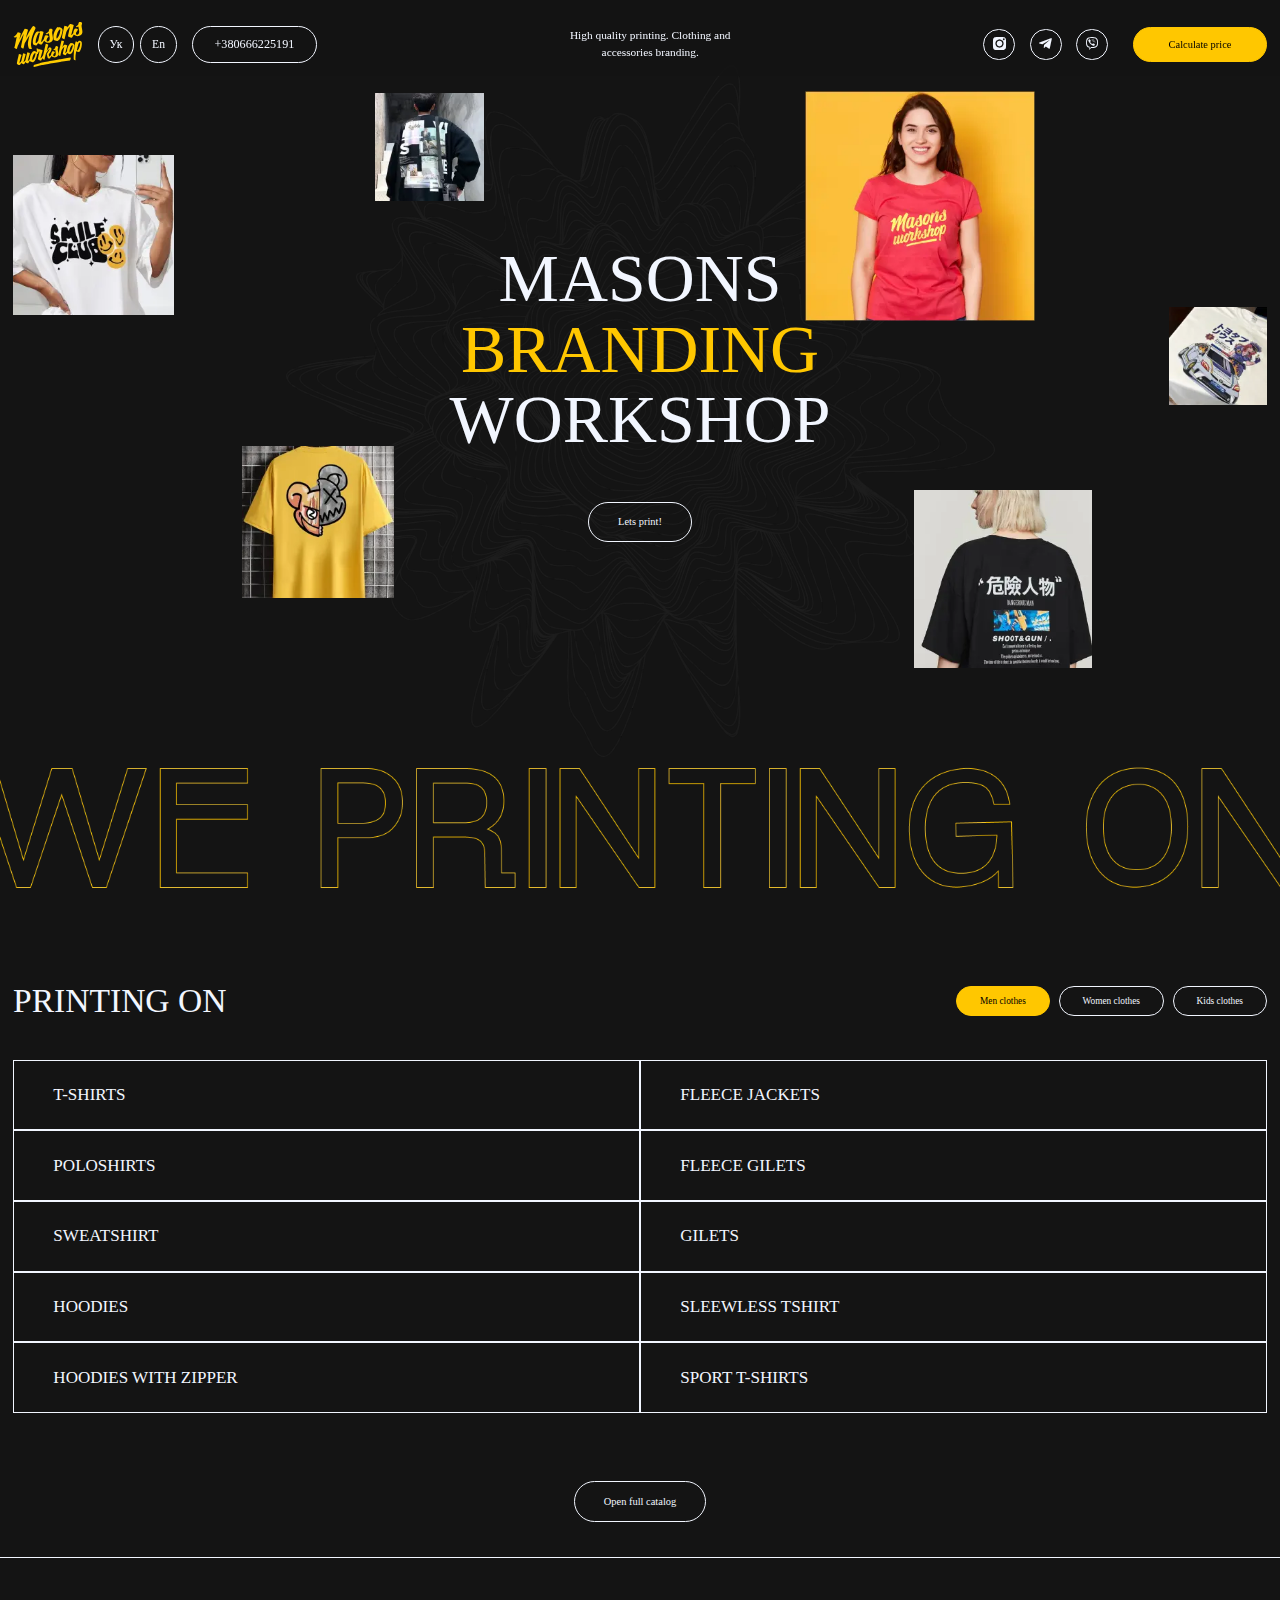
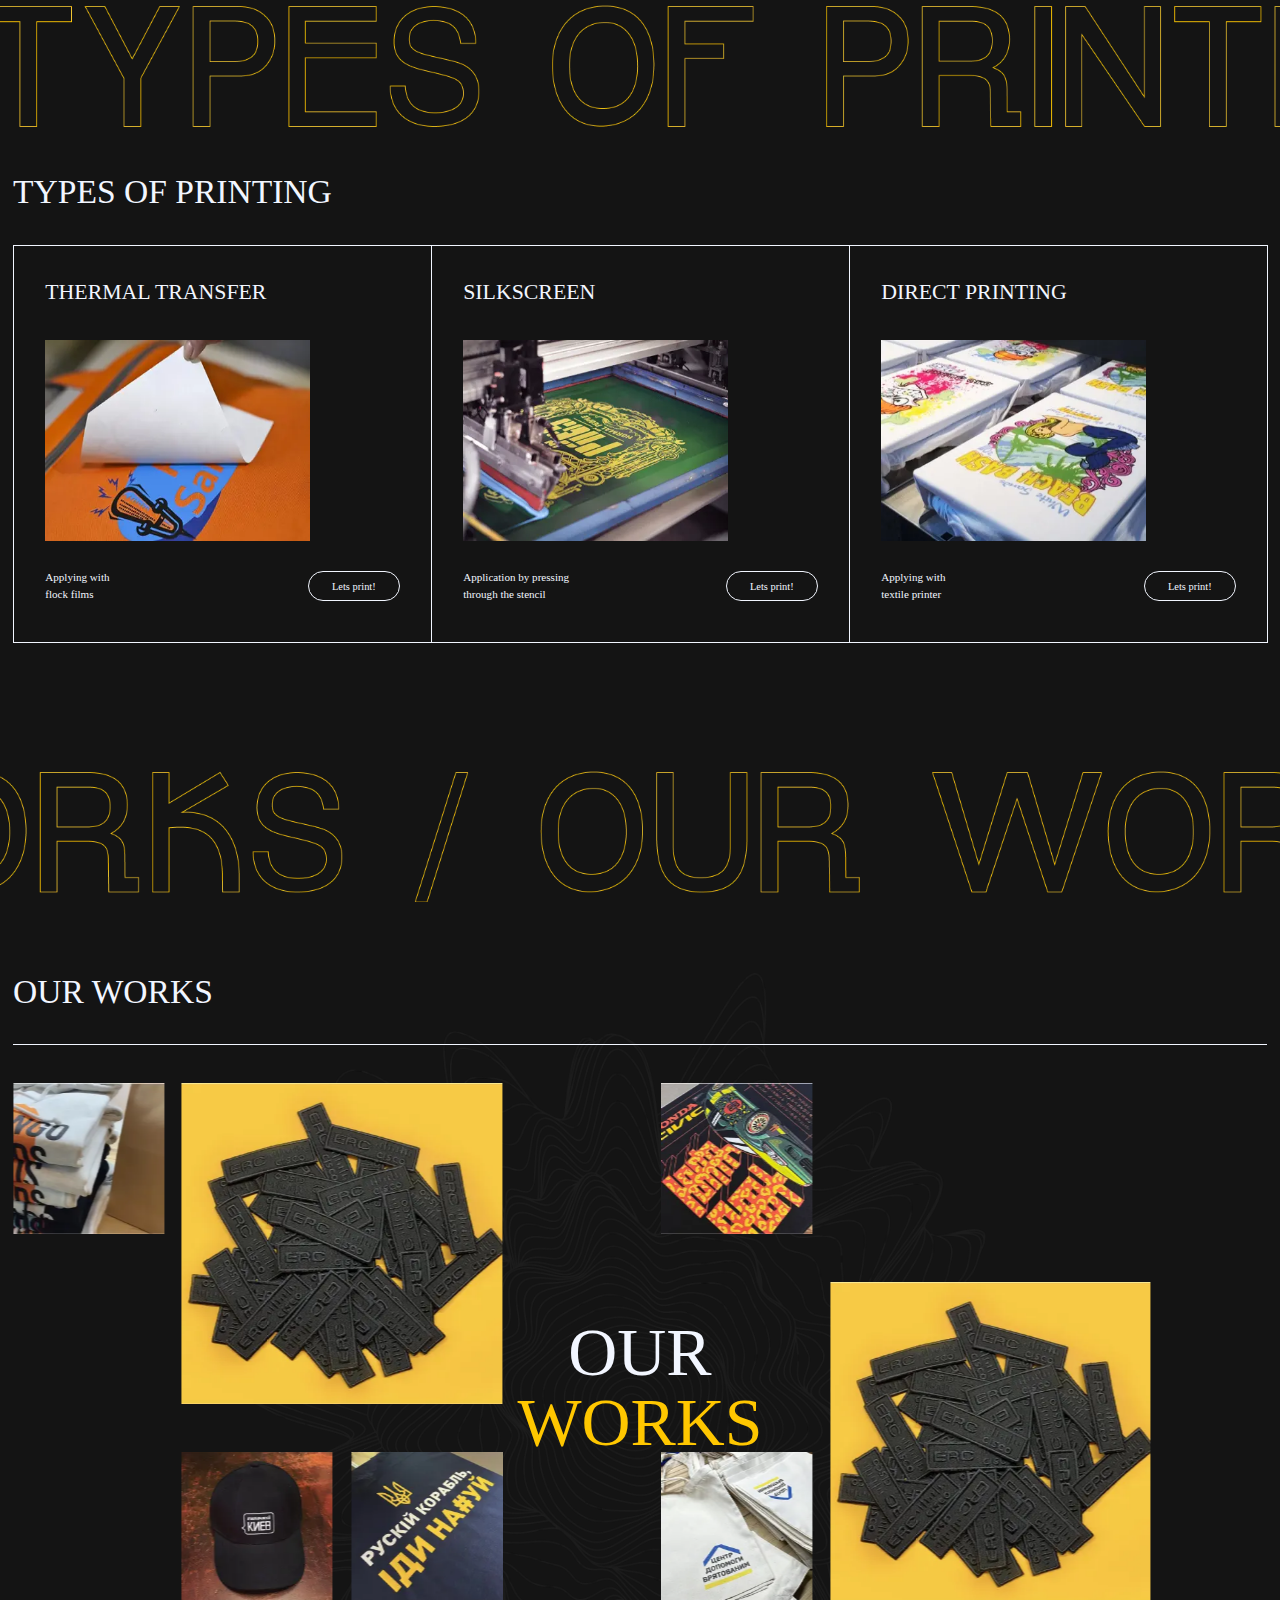
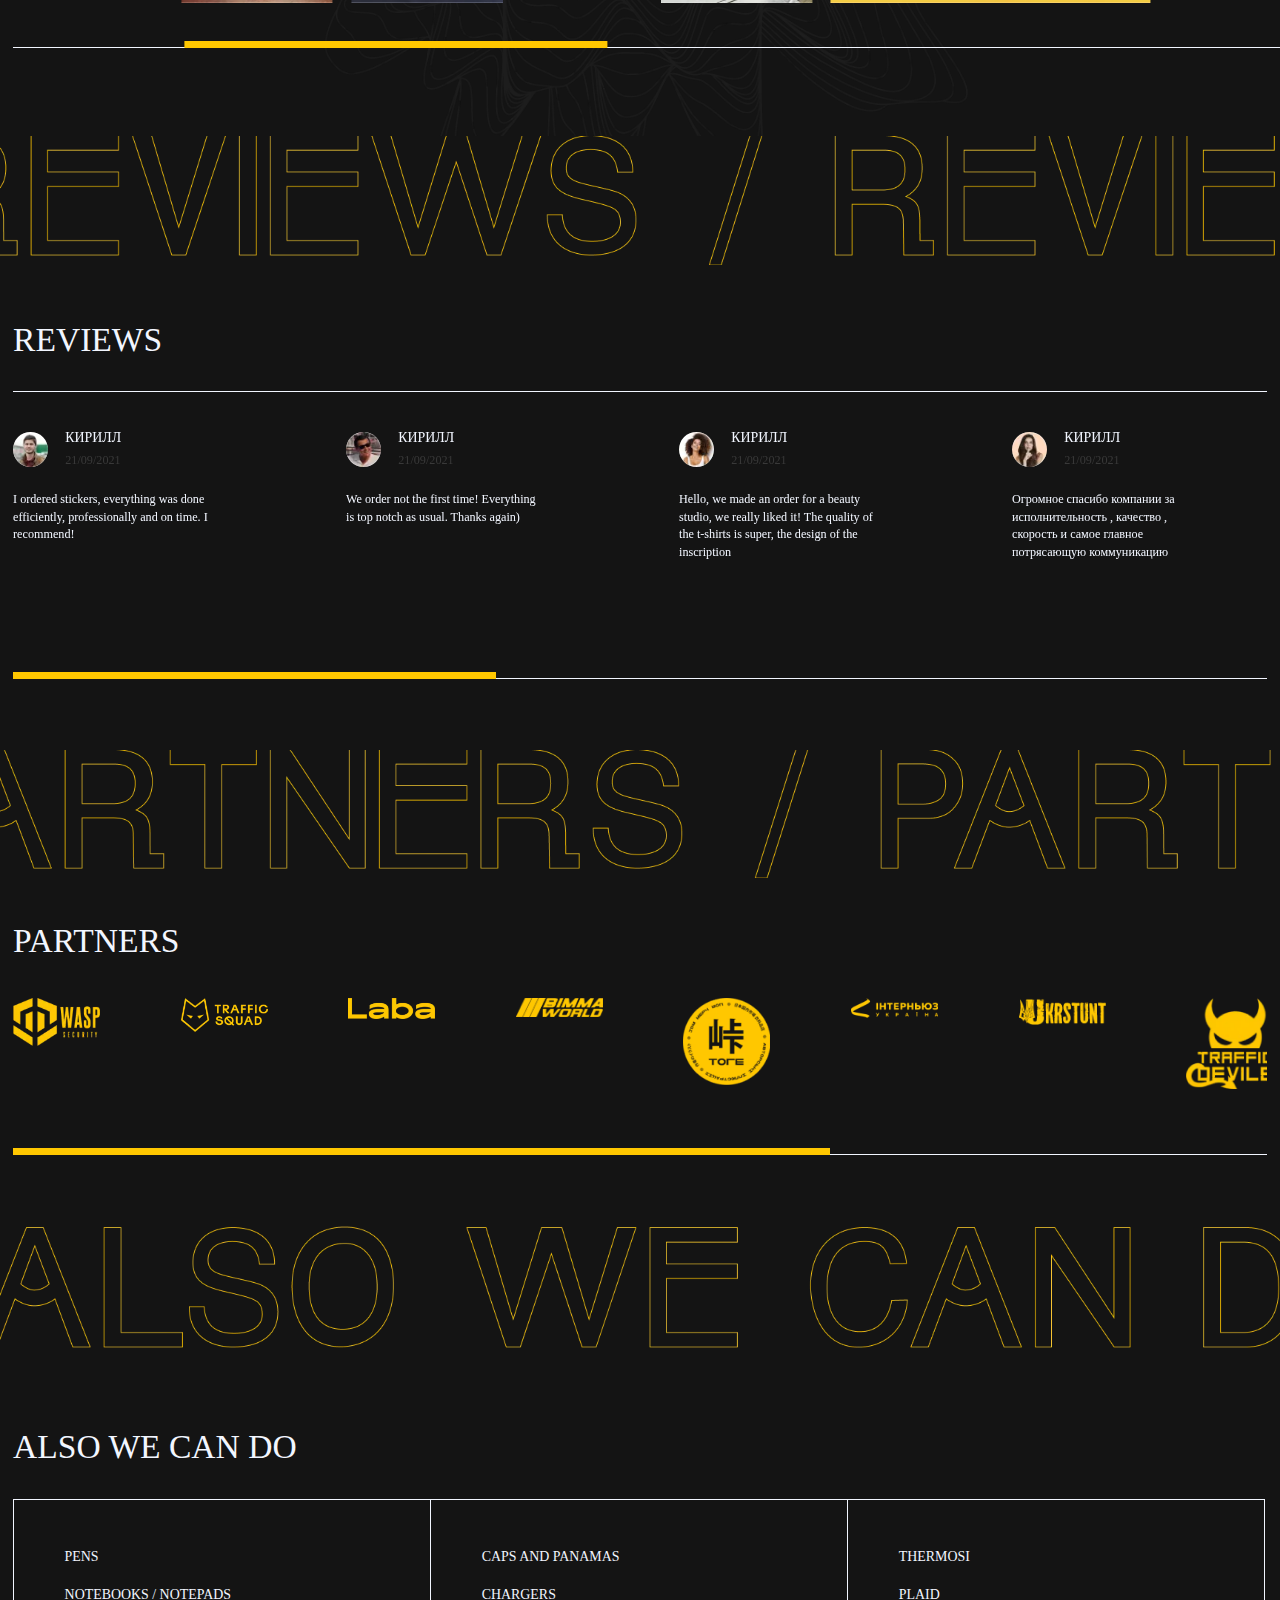
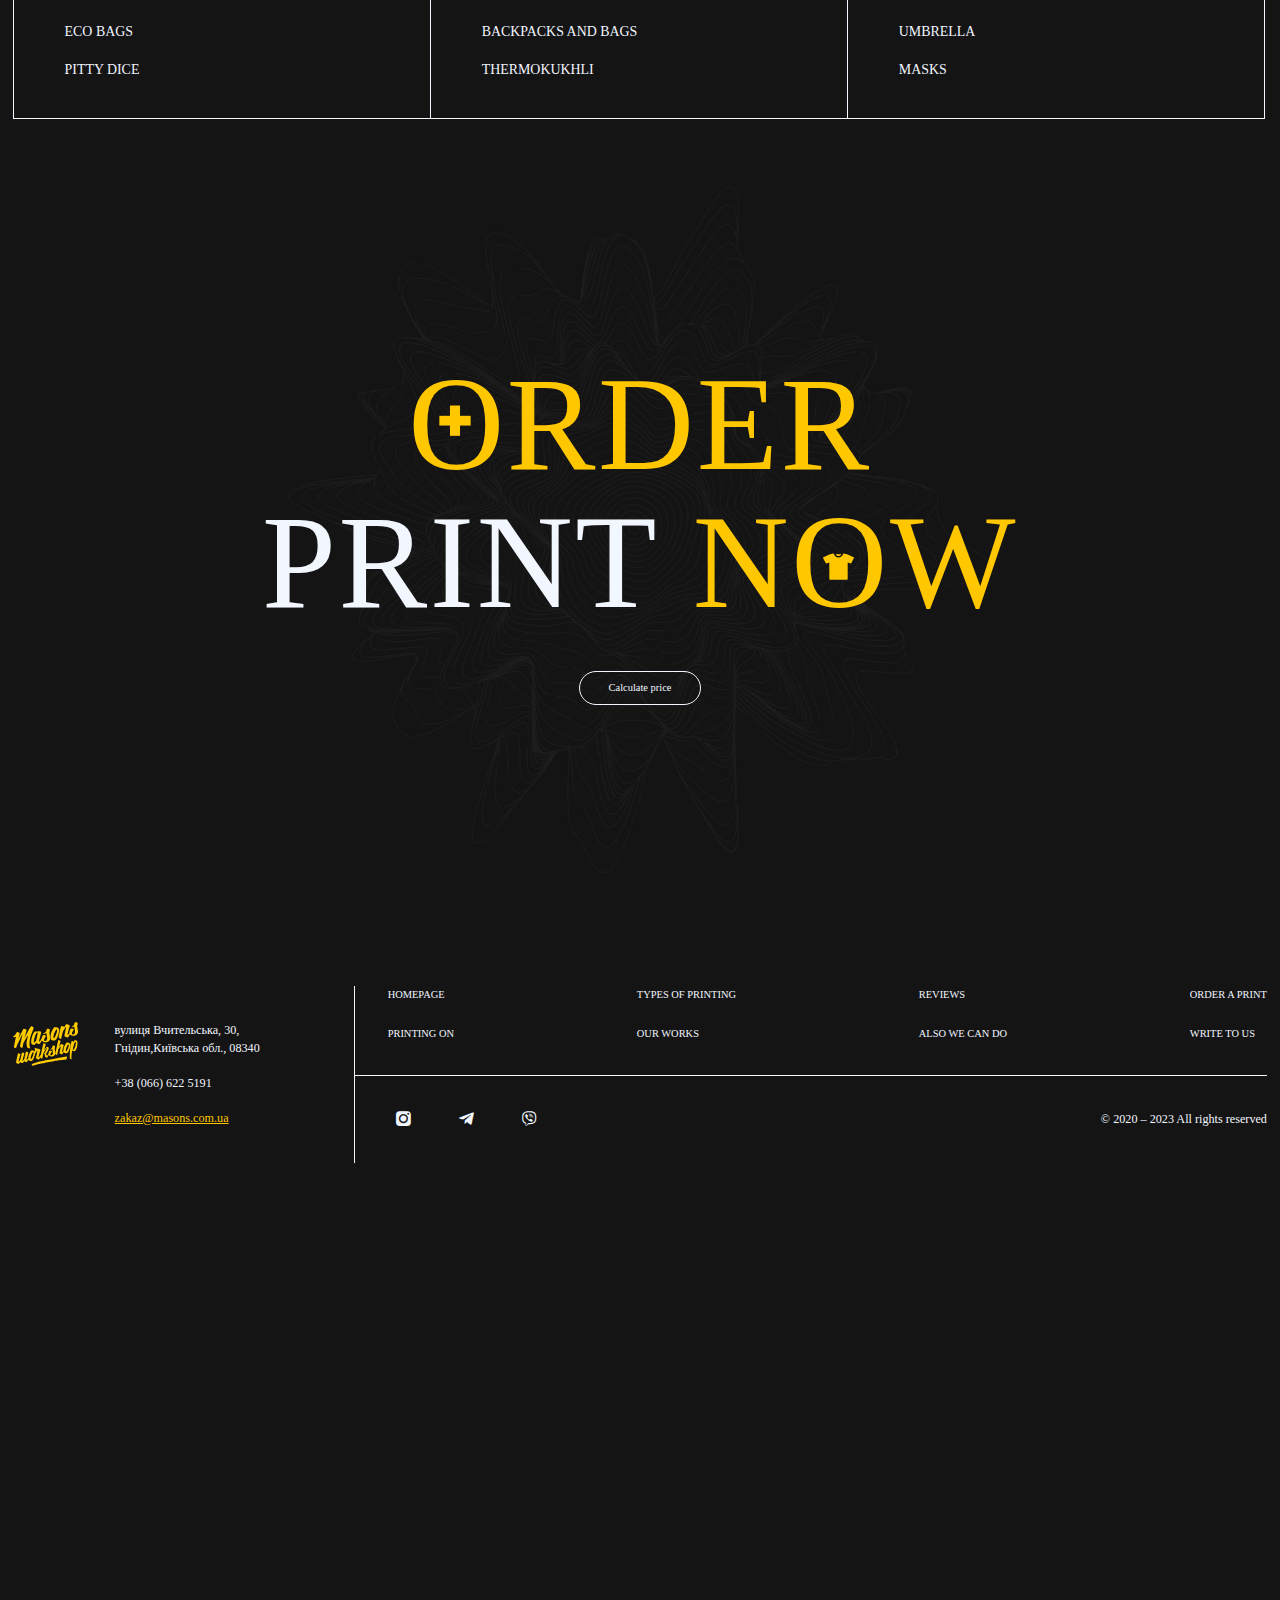
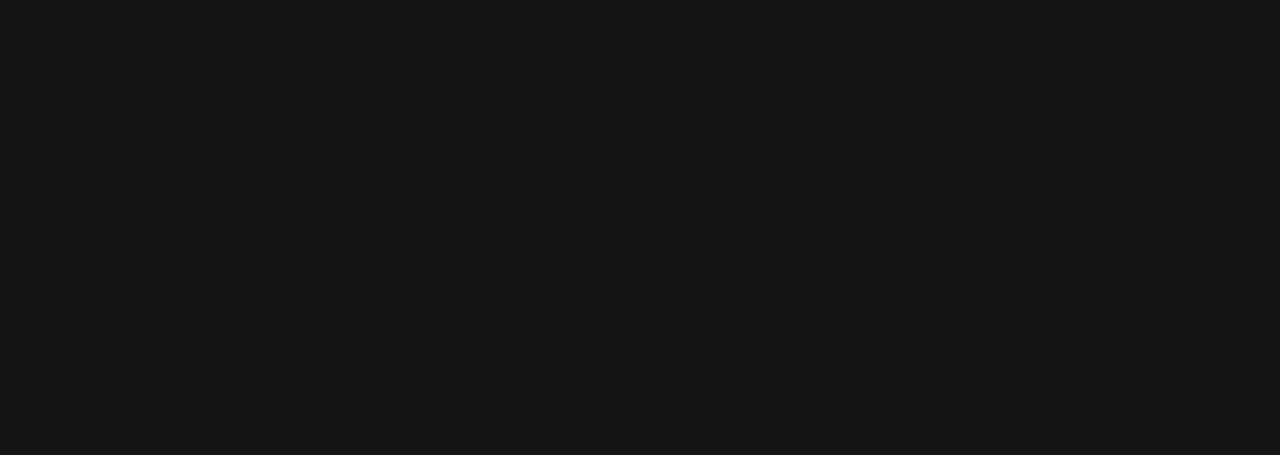
==== commit 32f8a43c: "commit2" ====
--- a/index.html
+++ b/index.html
@@ -5,8 +5,8 @@
     <meta charset="UTF-8">
     <meta http-equiv="X-UA-Compatible" content="IE=edge">
     <meta name="viewport" content="width=device-width, initial-scale=1.0">
-    <link rel="stylesheet" href="files/swiper.min.css?_v=20230502153909">
-    <link rel="stylesheet" href="css/style.min.css?_v=20230502153909">
+    <link rel="stylesheet" href="files/swiper.min.css?_v=20230510123726">
+    <link rel="stylesheet" href="css/style.min.css?_v=20230510123726">
     <title>Homepage</title>
 </head>
 
@@ -569,7 +569,7 @@
         <div class="footer-second-block">
             <div class="footer-links">
                 <ul class="links-list">
-                    <li><a data-goto=".section1" href="index.html" class="footer-link">HOMEPAGE</a></li>
+                    <li><a  href="index.html" class="footer-link">HOMEPAGE</a></li>
                     <li><a data-goto=".print" href="#" class="footer-link">PRINTING ON</a></li>
                 </ul>
                 <ul class="links-list">
@@ -596,6 +596,6 @@
         </div>
     </div>
 </footer>
-    <script src="js/app.min.js?_v=20230502153909"></script>
+    <script src="js/app.min.js?_v=20230510123726"></script>
 </body>
 </html>--- a/css/style.min.css
+++ b/css/style.min.css
@@ -1 +1 @@
-@charset "UTF-8";*{padding:0;margin:0;border:0}*,:after,:before{-webkit-box-sizing:border-box;box-sizing:border-box}:active,:focus{outline:0}a:active,a:focus{outline:0}aside,footer,header,nav{display:block}body,html{height:100%;width:100%;font-size:100%;line-height:1;font-size:14px;-ms-text-size-adjust:100%;-moz-text-size-adjust:100%;-webkit-text-size-adjust:100%}button,input,textarea{font-family:inherit;outline:0}input::-ms-clear{display:none}button{cursor:pointer}button::-moz-focus-inner{padding:0;border:0}a,a:visited{text-decoration:none}a:hover{text-decoration:none}ul li{list-style:none}img{vertical-align:top}h1,h2,h3,h4,h5,h6{font-size:inherit;font-weight:inherit}@font-face{font-family:icons;src:url(../fonts/icons.eot?usm9y8);src:url(../fonts/icons.eot?usm9y8#iefix) format("embedded-opentype"),url(../fonts/icons.ttf?usm9y8) format("truetype"),url(../fonts/icons.woff?usm9y8) format("woff"),url(../fonts/icons.svg?usm9y8#icons) format("svg");font-weight:400;font-style:normal;font-display:block}[class*=" icon-"]::before,[class^=icon-]::before{font-family:icons!important;speak:never;font-style:normal;font-weight:400;font-variant:normal;text-transform:none;line-height:1;-webkit-font-smoothing:antialiased;-moz-osx-font-smoothing:grayscale}.icon-arrow-right:before{content:"\e900"}.icon-box:before{content:"\e901"}.icon-insta:before{content:"\e902"}.icon-rocket:before{content:"\e903"}.icon-scale:before{content:"\e904"}.icon-telegram:before{content:"\e905"}.icon-viber:before{content:"\e906"}.header{position:fixed;background:rgba(20,20,20,.8666666667);z-index:3;top:0;left:0;width:100%;padding-bottom:10px;-webkit-transform:translateY(-100px);-ms-transform:translateY(-100px);transform:translateY(-100px);-webkit-transition:all .6s ease;-o-transition:all .6s ease;transition:all .6s ease}.header .header-container{max-width:1555px;margin:0 auto;padding:0 15px;display:-webkit-box;display:-ms-flexbox;display:flex;-webkit-box-pack:justify;-ms-flex-pack:justify;justify-content:space-between;-webkit-box-align:center;-ms-flex-align:center;align-items:center}.header .header-container .logo-block{display:-webkit-box;display:-ms-flexbox;display:flex;-webkit-box-align:center;-ms-flex-align:center;align-items:center}.header .header-container .logo-block .logo{position:relative;z-index:2;cursor:pointer}.header .header-container .logo-block .logo img{pointer-events:none;width:100%;height:100%}.header .header-container .logo-block .lang-block{display:-webkit-box;display:-ms-flexbox;display:flex;-webkit-box-align:center;-ms-flex-align:center;align-items:center;-webkit-column-gap:7px;-moz-column-gap:7px;column-gap:7px}.header .header-container .logo-block .lang-block .en,.header .header-container .logo-block .lang-block .uk{display:-webkit-box;display:-ms-flexbox;display:flex;-webkit-box-orient:vertical;-webkit-box-direction:normal;-ms-flex-direction:column;flex-direction:column;-webkit-box-align:center;-ms-flex-align:center;align-items:center;-webkit-box-pack:center;-ms-flex-pack:center;justify-content:center;border-radius:50%;border:2px solid #f2f6ff;color:#f2f6ff;-webkit-transition:all .2s ease;-o-transition:all .2s ease;transition:all .2s ease}.header .header-container .logo-block .lang-block .en.active,.header .header-container .logo-block .lang-block .en:hover,.header .header-container .logo-block .lang-block .uk.active,.header .header-container .logo-block .lang-block .uk:hover{border:2px solid #ffc700;color:#ffc700}.header .header-container .tell{height:42px;border-radius:100px;border:2px solid #f2f6ff;color:#f2f6ff;-webkit-transition:all .2s ease;-o-transition:all .2s ease;transition:all .2s ease;display:-webkit-box;display:-ms-flexbox;display:flex;-webkit-box-orient:vertical;-webkit-box-direction:normal;-ms-flex-direction:column;flex-direction:column;-webkit-box-align:center;-ms-flex-align:center;align-items:center;-webkit-box-pack:center;-ms-flex-pack:center;justify-content:center}.header .header-container .tell:hover{border:2px solid #ffc700;color:#ffc700}.header .header-container .header-text{max-width:215px;text-align:center}.header .header-container .header-action{display:-webkit-box;display:-ms-flexbox;display:flex;-webkit-box-align:center;-ms-flex-align:center;align-items:center}.header .header-container .header-action .header-social .social-item{display:-webkit-box;display:-ms-flexbox;display:flex;-webkit-box-orient:vertical;-webkit-box-direction:normal;-ms-flex-direction:column;flex-direction:column;-webkit-box-align:center;-ms-flex-align:center;align-items:center;-webkit-box-pack:center;-ms-flex-pack:center;justify-content:center;border-radius:50%;border:2px solid #f2f6ff;-webkit-transition:all .2s ease;-o-transition:all .2s ease;transition:all .2s ease;cursor:pointer}.header .header-container .header-action .header-social .social-item::before{color:#f2f6ff;-webkit-transition:all .2s ease;-o-transition:all .2s ease;transition:all .2s ease}.header .header-container .header-action .header-social .social-item:hover{border:2px solid #ffc700}.header .header-container .header-action .header-social .social-item:hover::before{color:#ffc700}.header .header-container .header-action .calc{height:41px;border-radius:100px;background:#ffc700;color:#000;font-size:12px;-webkit-transition:all .3s ease;-o-transition:all .3s ease;transition:all .3s ease;border:2px solid #ffc700}.header .header-container .header-action .calc:hover{border:2px solid #ffc700;color:#ffc700;-webkit-transform:translateY(-5px);-ms-transform:translateY(-5px);transform:translateY(-5px);background:#141414}.header.show{-webkit-transform:translateY(0);-ms-transform:translateY(0);transform:translateY(0)}.footer{overflow:hidden}.footer .footer-container{max-width:1555px;margin:0 auto;padding:0 15px}.footer .footer-container .footer-first-block{display:-webkit-box;display:-ms-flexbox;display:flex}.footer .footer-container .footer-first-block .footer-logo{max-width:75px;height:50px}.footer .footer-container .footer-first-block .footer-logo img{width:100%;height:100%}.footer .footer-container .footer-first-block .footer-info .info-list{display:-webkit-box;display:-ms-flexbox;display:flex;-webkit-box-orient:vertical;-webkit-box-direction:normal;-ms-flex-direction:column;flex-direction:column;row-gap:20px}.footer .footer-container .footer-first-block .footer-info .info-list .info-item:last-child{color:#ffc700;text-decoration:underline}.footer .footer-container .footer-second-block{-webkit-box-flex:1;-ms-flex:1 1 auto;flex:1 1 auto}.footer .footer-container .footer-second-block .footer-links{border-bottom:2px solid #f2f6ff;padding-bottom:37px}.footer .footer-container .footer-second-block .footer-links .links-list{display:-webkit-box;display:-ms-flexbox;display:flex;-webkit-box-orient:vertical;-webkit-box-direction:normal;-ms-flex-direction:column;flex-direction:column;row-gap:24px}.footer .footer-container .footer-second-block .footer-links .links-list .footer-link{font-family:"Fairwall Sans";font-weight:300;font-size:12px;line-height:111.4%;text-transform:uppercase;color:#f2f6ff;-webkit-transition:all .3s ease;-o-transition:all .3s ease;transition:all .3s ease}.footer .footer-container .footer-second-block .footer-links .links-list .footer-link:hover{color:#ffc700}.footer .footer-container .footer-second-block .footer-bottom{padding-top:32px;padding-bottom:32px;display:-webkit-box;display:-ms-flexbox;display:flex;-webkit-box-pack:justify;-ms-flex-pack:justify;justify-content:space-between;-webkit-box-align:center;-ms-flex-align:center;align-items:center}.footer .footer-container .footer-second-block .footer-bottom .footer-social{display:-webkit-box;display:-ms-flexbox;display:flex;-webkit-box-align:center;-ms-flex-align:center;align-items:center}.footer .footer-container .footer-second-block .footer-bottom .footer-social .social-item::before{font-size:17px;-webkit-transition:all .3s ease;-o-transition:all .3s ease;transition:all .3s ease}.footer .footer-container .footer-second-block .footer-bottom .footer-social .social-item:hover::before{color:#ffc700}.catalog{overflow:hidden}.catalog .catalog-container{max-width:1555px;margin:0 auto;padding:0 15px}.catalog .catalog-container .catalog-link-block{display:-webkit-box;display:-ms-flexbox;display:flex;-webkit-box-align:center;-ms-flex-align:center;align-items:center;-webkit-column-gap:18px;-moz-column-gap:18px;column-gap:18px;padding:17px 0;border-top:1px solid #f2f6ff;border-bottom:1px solid #f2f6ff}.catalog .catalog-container .catalog-link-block .icon-arrow-right{font-size:8px}.catalog .catalog-container .catalog-link-block .catalog-link{font-size:10px;color:#f2f6ff;text-decoration:underline;-webkit-transition:all .2s ease;-o-transition:all .2s ease;transition:all .2s ease;letter-spacing:.5px;display:-webkit-box;display:-ms-flexbox;display:flex;-webkit-box-align:center;-ms-flex-align:center;align-items:center;-webkit-box-orient:horizontal;-webkit-box-direction:reverse;-ms-flex-direction:row-reverse;flex-direction:row-reverse}.catalog .catalog-container .catalog-link-block .catalog-link:hover{color:#ffc700}.catalog .catalog-container .catalog-link-block .catalog-link:last-child{text-decoration:none;color:#ffc700}.catalog .catalog-container .catalog-head{display:-webkit-box;display:-ms-flexbox;display:flex;-webkit-box-pack:justify;-ms-flex-pack:justify;justify-content:space-between;-webkit-box-align:center;-ms-flex-align:center;align-items:center}.catalog .catalog-container .catalog-head .head-buttons{display:-webkit-box;display:-ms-flexbox;display:flex;-webkit-box-align:center;-ms-flex-align:center;align-items:center;-webkit-column-gap:15px;-moz-column-gap:15px;column-gap:15px}.catalog .catalog-container .catalog-head .head-buttons .catalog-button{color:#f2f6ff;border-radius:100px;border:1px solid #f2f6ff;-webkit-transition:all .3s ease;-o-transition:all .3s ease;transition:all .3s ease}.catalog .catalog-container .catalog-head .head-buttons .catalog-button.active,.catalog .catalog-container .catalog-head .head-buttons .catalog-button:hover{background:#ffc700;color:#000;border:1px solid #ffc700}.catalog .catalog-container .catalog-body{width:100%}.catalog .catalog-container .catalog-body .catalog-items{display:none;border-bottom:1px solid #f2f6ff;-webkit-transition:all .3s ease;-o-transition:all .3s ease;transition:all .3s ease}.catalog .catalog-container .catalog-body .catalog-items.active{display:-ms-grid;display:grid}.catalog .catalog-container .catalog-body .catalog-items .catalog-cart{background:#141414;border:2px solid #f2f6ff;margin:0 -1px -1px 0;display:-webkit-box;display:-ms-flexbox;display:flex;-webkit-box-orient:vertical;-webkit-box-direction:normal;-ms-flex-direction:column;flex-direction:column;-webkit-transition:all .3s ease;-o-transition:all .3s ease;transition:all .3s ease}.catalog .catalog-container .catalog-body .catalog-items .catalog-cart .cart-title{font-family:"Fairwall Sans";font-weight:300;line-height:186.9%;text-transform:uppercase}.catalog .catalog-container .catalog-body .catalog-items .catalog-cart .cart-image{position:relative;-webkit-transition:all .3s ease;-o-transition:all .3s ease;transition:all .3s ease;background:#f2f6ff}.catalog .catalog-container .catalog-body .catalog-items .catalog-cart .cart-image img{width:100%;height:100%;-o-object-fit:cover;object-fit:cover}.catalog .catalog-container .catalog-body .catalog-items .catalog-cart .cart-image:before{position:absolute;top:0;left:0;content:"";display:block;width:100%;height:100%;-webkit-transition:all .3s ease;-o-transition:all .3s ease;transition:all .3s ease}.catalog .catalog-container .catalog-body .catalog-items .catalog-cart .cart-image:hover:before{background:rgba(255,199,0,.6)}.catalog .catalog-container .catalog-body .catalog-items .catalog-cart .cart-bottom{display:-webkit-box;display:-ms-flexbox;display:flex;-webkit-box-pack:justify;-ms-flex-pack:justify;justify-content:space-between;-webkit-box-align:center;-ms-flex-align:center;align-items:center}.catalog .catalog-container .catalog-body .catalog-items .catalog-cart .cart-bottom .cart-count{font-family:"Fairwall Sans";font-weight:300;color:#ffc700;line-height:186.9%}.catalog .catalog-container .catalog-body .catalog-items .catalog-cart .cart-bottom .cart-all{padding:16px 32px;font-size:12px;color:#f2f6ff;border-radius:100px;border:1px solid #f2f6ff;-webkit-transition:all .3s ease;-o-transition:all .3s ease;transition:all .3s ease}.catalog .catalog-container .catalog-body .catalog-items .catalog-cart .cart-bottom .cart-all:hover{background:#ffc700;color:#000;border:1px solid #ffc700}#kids .catalog-cart .cart-image{background:#ffc700}.cart{overflow:hidden}.cart .cart-container{max-width:1555px;margin:0 auto;padding:0 15px}.cart .cart-container .catalog-link-block{display:-webkit-box;display:-ms-flexbox;display:flex;-webkit-box-align:center;-ms-flex-align:center;align-items:center;padding:17px 0;border-top:1px solid #f2f6ff;border-bottom:1px solid #f2f6ff}.cart .cart-container .catalog-link-block .icon-arrow-right{font-size:8px}.cart .cart-container .catalog-link-block .catalog-link{font-size:10px;color:#f2f6ff;text-decoration:underline;-webkit-transition:all .2s ease;-o-transition:all .2s ease;transition:all .2s ease;letter-spacing:.5px;display:-webkit-box;display:-ms-flexbox;display:flex;-webkit-box-align:center;-ms-flex-align:center;align-items:center;-webkit-box-orient:horizontal;-webkit-box-direction:reverse;-ms-flex-direction:row-reverse;flex-direction:row-reverse}.cart .cart-container .catalog-link-block .catalog-link:hover{color:#ffc700}.cart .cart-container .catalog-link-block .catalog-link:last-child{text-decoration:none;color:#ffc700}.cart .cart-container .cart-body{width:100%}.cart .cart-container .cart-body .slider-container{position:relative;height:100%}.cart .cart-container .cart-body .slider-container .image-block{width:100%}.cart .cart-container .cart-body .slider-container .image-block .swiper-wrapper{width:100%;height:100%}.cart .cart-container .cart-body .slider-container .image-block .swiper-wrapper .swiper-slide img{width:100%;height:100%;-o-object-fit:cover;object-fit:cover}.cart .cart-container .cart-body .slider-container .swiper-thumbs{position:absolute;width:100%;bottom:10px;left:10px}.cart .cart-container .cart-body .slider-container .swiper-thumbs .swiper-wrapper{display:-webkit-box;display:-ms-flexbox;display:flex;-webkit-box-align:center;-ms-flex-align:center;align-items:center}.cart .cart-container .cart-body .slider-container .swiper-thumbs .swiper-wrapper .swiper-slide{cursor:pointer;margin-right:10px}.cart .cart-container .cart-body .slider-container .swiper-thumbs .swiper-wrapper .swiper-slide img{position:relative;z-index:0;width:100%;height:100%;-o-object-fit:cover;object-fit:cover}.cart .cart-container .cart-body .slider-container .swiper-thumbs .swiper-wrapper .swiper-slide-thumb-active{position:relative}.cart .cart-container .cart-body .slider-container .swiper-thumbs .swiper-wrapper .swiper-slide-thumb-active:before{content:"";display:block;position:absolute;z-index:1;top:0;left:0;width:100%;height:100%;background:rgba(255,199,0,.6)}.cart .cart-container .cart-body .block-info{display:-webkit-box;display:-ms-flexbox;display:flex;-webkit-box-orient:vertical;-webkit-box-direction:normal;-ms-flex-direction:column;flex-direction:column}.cart .cart-container .cart-body .block-info .cart-title{font-family:"Fairwall Sans";font-weight:300;line-height:104.4%;text-transform:uppercase}.cart .cart-container .cart-body .block-info .cart-form{display:-webkit-box;display:-ms-flexbox;display:flex;-webkit-box-orient:vertical;-webkit-box-direction:normal;-ms-flex-direction:column;flex-direction:column}.cart .cart-container .cart-body .block-info .cart-form .form-head{display:-webkit-box;display:-ms-flexbox;display:flex;-webkit-box-pack:justify;-ms-flex-pack:justify;justify-content:space-between;-webkit-box-align:center;-ms-flex-align:center;align-items:center;border-bottom:1px solid #f2f6ff}.cart .cart-container .cart-body .block-info .cart-form .form-head .cart-count{height:44px;position:relative;display:-webkit-box;display:-ms-flexbox;display:flex;-webkit-box-pack:justify;-ms-flex-pack:justify;justify-content:space-between;-webkit-box-align:center;-ms-flex-align:center;align-items:center}.cart .cart-container .cart-body .block-info .cart-form .form-head .cart-count .input-wrapper{height:100%;-webkit-box-flex:1;-ms-flex:1 1 33.3333%;flex:1 1 33.3333%;position:relative}.cart .cart-container .cart-body .block-info .cart-form .form-head .cart-count .input-wrapper input{width:100%;height:100%;cursor:pointer;position:relative;z-index:3;opacity:0}.cart .cart-container .cart-body .block-info .cart-form .form-head .cart-count .input-wrapper:before{content:"";position:absolute;top:0;left:0;width:100%;height:100%;border-radius:100px;border:1px solid #f2f6ff;padding:12px 20px;pointer-events:none;display:-webkit-box;display:-ms-flexbox;display:flex;-webkit-box-orient:vertical;-webkit-box-direction:normal;-ms-flex-direction:column;flex-direction:column;-webkit-box-align:center;-ms-flex-align:center;align-items:center;-webkit-box-pack:center;-ms-flex-pack:center;justify-content:center}.cart .cart-container .cart-body .block-info .cart-form .form-head .cart-count .input-wrapper.active::before{background:#ffc700;border:1px solid #ffc700;color:#141414}.cart .cart-container .cart-body .block-info .cart-form .form-head .cart-count .count1::before{content:"1-10шт"}.cart .cart-container .cart-body .block-info .cart-form .form-head .cart-count .count2::before{content:"11-30шт"}.cart .cart-container .cart-body .block-info .cart-form .form-head .cart-count .count3::before{content:"31+шт"}.cart .cart-container .cart-body .block-info .cart-form .form-head .cart-price{font-family:"Fairwall Sans";font-weight:300;font-size:100px;line-height:104.4%;color:#ffc700}.cart .cart-container .cart-body .block-info .cart-form .form-descr{display:-webkit-box;display:-ms-flexbox;display:flex;-webkit-box-orient:vertical;-webkit-box-direction:normal;-ms-flex-direction:column;flex-direction:column;border-bottom:1px solid #f2f6ff;margin-bottom:20px}.cart .cart-container .cart-body .block-info .cart-form .form-descr .descr-title{font-family:"Fairwall Sans";font-weight:300;line-height:186.9%}.cart .cart-container .cart-body .block-info .cart-form .form-size{margin-bottom:20px;border-bottom:1px solid #f2f6ff}.cart .cart-container .cart-body .block-info .cart-form .form-size .size-title{font-family:"Fairwall Sans";font-weight:300;line-height:186.9%}.cart .cart-container .cart-body .block-info .cart-form .form-size .size-checkbox{display:-webkit-box;display:-ms-flexbox;display:flex;-webkit-box-align:center;-ms-flex-align:center;align-items:center}.cart .cart-container .cart-body .block-info .cart-form .form-size .size-checkbox .input-wrapper{display:-webkit-box;display:-ms-flexbox;display:flex;-webkit-box-orient:vertical;-webkit-box-direction:normal;-ms-flex-direction:column;flex-direction:column;-webkit-box-align:center;-ms-flex-align:center;align-items:center;-webkit-box-pack:center;-ms-flex-pack:center;justify-content:center;position:relative;-webkit-box-flex:1;-ms-flex:1 1 auto;flex:1 1 auto;cursor:pointer}.cart .cart-container .cart-body .block-info .cart-form .form-size .size-checkbox .input-wrapper input{width:50px;height:41px;position:absolute;top:2px;opacity:0}.cart .cart-container .cart-body .block-info .cart-form .form-size .size-checkbox .input-wrapper::before{position:relative;top:100%;content:"";border-radius:100px;border:1px solid #f2f6ff;padding:12px 18px;display:-webkit-box;display:-ms-flexbox;display:flex;-webkit-box-orient:vertical;-webkit-box-direction:normal;-ms-flex-direction:column;flex-direction:column;-webkit-box-align:center;-ms-flex-align:center;align-items:center;-webkit-box-pack:center;-ms-flex-pack:center;justify-content:center;font-size:12px;-webkit-transition:all .2s ease;-o-transition:all .2s ease;transition:all .2s ease}.cart .cart-container .cart-body .block-info .cart-form .form-size .size-checkbox .input-wrapper:hover::before{background:#ffc700;border:1px solid #ffc700;color:#000}.cart .cart-container .cart-body .block-info .cart-form .form-size .size-checkbox .s:before{content:"s"}.cart .cart-container .cart-body .block-info .cart-form .form-size .size-checkbox .m:before{content:"m"}.cart .cart-container .cart-body .block-info .cart-form .form-size .size-checkbox .l:before{content:"l"}.cart .cart-container .cart-body .block-info .cart-form .form-size .size-checkbox .xl:before{content:"xl"}.cart .cart-container .cart-body .block-info .cart-form .form-size .size-checkbox .xxl:before{content:"xxl"}.cart .cart-container .cart-body .block-info .cart-form .form-size .size-checkbox .xxxl:before{content:"3xl"}.cart .cart-container .cart-body .block-info .cart-form .form-size .size-checkbox .input-wrapper.active::before{border:1px solid #ffc700;background:#ffc700;color:#000}.cart .cart-container .cart-body .block-info .cart-form .form-color{border-bottom:1px solid #f2f6ff;margin-bottom:29px}.cart .cart-container .cart-body .block-info .cart-form .form-color .color-title{font-family:"Fairwall Sans";font-weight:300;line-height:186.9%}.cart .cart-container .cart-body .block-info .cart-form .form-color .color-checkbox{display:-webkit-box;display:-ms-flexbox;display:flex;-webkit-box-align:center;-ms-flex-align:center;align-items:center;-webkit-column-gap:12px;-moz-column-gap:12px;column-gap:12px}.cart .cart-container .cart-body .block-info .cart-form .form-color .color-checkbox .input-wrapper{width:40px;height:42px;border-radius:100px;border:1px solid #f2f6ff;position:relative;display:-webkit-box;display:-ms-flexbox;display:flex;-webkit-box-orient:vertical;-webkit-box-direction:normal;-ms-flex-direction:column;flex-direction:column;-webkit-box-align:center;-ms-flex-align:center;align-items:center;-webkit-box-pack:center;-ms-flex-pack:center;justify-content:center;-webkit-transition:all .2s ease;-o-transition:all .2s ease;transition:all .2s ease}.cart .cart-container .cart-body .block-info .cart-form .form-color .color-checkbox .input-wrapper:hover{border:1px solid #ffc700}.cart .cart-container .cart-body .block-info .cart-form .form-color .color-checkbox .input-wrapper.active{border:2px solid #ffc700}.cart .cart-container .cart-body .block-info .cart-form .form-color .color-checkbox .input-wrapper::before{position:absolute;content:"";width:18px;height:18px;border-radius:50%}.cart .cart-container .cart-body .block-info .cart-form .form-color .color-checkbox .input-wrapper .input-color{position:absolute;width:100%;height:100%;top:0;left:0;opacity:0;cursor:pointer}.cart .cart-container .cart-body .block-info .cart-form .form-color .color-checkbox .color1::before{background:#ededed}.cart .cart-container .cart-body .block-info .cart-form .form-color .color-checkbox .color2::before{background:#9d5450}.cart .cart-container .cart-body .block-info .cart-form .form-color .color-checkbox .color3::before{background:#3d4896}.cart .cart-container .cart-body .block-info .cart-form .form-color .color-checkbox .color4::before{background:#5483c6}.cart .cart-container .cart-body .block-info .cart-form .form-color .color-checkbox .color5::before{background:#acacaf}.cart .cart-container .cart-body .block-info .cart-form .form-color .color-checkbox .color6::before{background:#d3574d}.cart .cart-container .cart-body .block-info .cart-form .form-color .color-checkbox .color7::before{background:#323232}.cart .cart-container .cart-body .block-info .cart-form .form-color .color-checkbox .color8::before{background:#70b481}.cart .cart-container .cart-body .block-info .cart-form .print-button{width:100%;padding:12px 0;border-radius:100px;background:#ffc700;color:#141414;-webkit-transition:all .3s ease;-o-transition:all .3s ease;transition:all .3s ease;border:1px solid #ffc700}.cart .cart-container .cart-body .block-info .cart-form .print-button:hover{background:#141414;border:1px solid #ffc700;color:#ffc700;-webkit-transform:translateY(-5px);-ms-transform:translateY(-5px);transform:translateY(-5px)}.cart .cart-container .cart-body .block-info .cart-form .form-bottom{border-top:1px solid #f2f6ff;display:-webkit-box;display:-ms-flexbox;display:flex;-webkit-box-pack:justify;-ms-flex-pack:justify;justify-content:space-between;-webkit-box-align:center;-ms-flex-align:center;align-items:center}.cart .cart-container .cart-body .block-info .cart-form .form-bottom .bottom-item{display:-webkit-box;display:-ms-flexbox;display:flex;-webkit-box-align:center;-ms-flex-align:center;align-items:center}.cart .cart-container .cart-body .block-info .cart-form .form-bottom .bottom-item::before{color:#ffc700}.cart .cart-container .cart-body .block-info .cart-form .form-bottom .bottom-item span{text-decoration:underline;font-family:"Fairwall Sans";font-weight:300;line-height:186.9%;-webkit-transition:all .2s ease;-o-transition:all .2s ease;transition:all .2s ease;cursor:pointer}.cart .cart-container .cart-body .block-info .cart-form .form-bottom .bottom-item:hover span{color:#ffc700}* button{background:0 0}body{max-width:1728px;margin:0 auto;background:#141414;font-family:Stolzl;font-style:normal;font-weight:400;font-size:14px;line-height:144.5%;color:#f2f6ff}body main{padding-bottom:100px}.section1{margin-bottom:10px}.no-webp .section1 .section1-container{background:url(../img/bg.png) center center/contain no-repeat}.section1 .section1-container{max-width:1555px;height:100%;margin:0 auto;padding:0 15px;position:relative;display:-webkit-box;display:-ms-flexbox;display:flex;-webkit-box-orient:vertical;-webkit-box-direction:normal;-ms-flex-direction:column;flex-direction:column;-webkit-box-align:center;-ms-flex-align:center;align-items:center}.section1 .section1-container .section1-title{position:relative;z-index:1;font-family:"Fairwall Sans";font-weight:300;line-height:104.4%;text-transform:uppercase;text-align:center;color:#f2f6ff}.section1 .section1-container .section1-title span{color:#ffc700}.section1 .section1-container .print{position:relative;z-index:1}.section1 .section1-container .images{position:absolute;top:0;left:0;width:100%;height:100%}.section1 .section1-container .images .image1,.section1 .section1-container .images .image2,.section1 .section1-container .images .image3,.section1 .section1-container .images .image4,.section1 .section1-container .images .image5,.section1 .section1-container .images .image6{position:absolute}.section1 .section1-container .images .image1 img,.section1 .section1-container .images .image2 img,.section1 .section1-container .images .image3 img,.section1 .section1-container .images .image4 img,.section1 .section1-container .images .image5 img,.section1 .section1-container .images .image6 img{width:100%;height:100%}.section1 .section1-container .images .image1{left:1%;top:13%}.section1 .section1-container .images .image2{left:29.324759%;top:4.1%}.section1 .section1-container .images .image3{right:19.157556%;top:3.8%;z-index:0}.section1 .section1-container .images .image4{right:1%;top:35%}.section1 .section1-container .images .image5{bottom:12.8%;right:14.662379%}.section1 .section1-container .images .image6{left:18.913183%;bottom:23%}.print{overflow:hidden}.print .print-container{display:-webkit-box;display:-ms-flexbox;display:flex;-webkit-box-orient:vertical;-webkit-box-direction:normal;-ms-flex-direction:column;flex-direction:column;max-width:1555px;margin:0 auto;padding:0 15px;padding-bottom:40px;border-bottom:2px solid #f2f6ff}.print .print-container .print-head{display:-webkit-box;display:-ms-flexbox;display:flex;-webkit-box-pack:justify;-ms-flex-pack:justify;justify-content:space-between}.print .print-container .print-head .print-buttons{display:-webkit-box;display:-ms-flexbox;display:flex;-webkit-box-align:center;-ms-flex-align:center;align-items:center;-webkit-column-gap:10px;-moz-column-gap:10px;column-gap:10px}.print .print-container .print-head .print-buttons .print-button{border:1px solid #f2f6ff;border-radius:100px;color:#f2f6ff;-webkit-transition:all .3s ease;-o-transition:all .3s ease;transition:all .3s ease}.print .print-container .print-head .print-buttons .print-button.active,.print .print-container .print-head .print-buttons .print-button:hover{background:#ffc700;border:1px solid #ffc700;color:#000}.print .print-container .print-body{position:relative}.print .print-container .print-body .print-categories{position:absolute;z-index:0;top:0;left:-120%;width:100%;display:-webkit-box;display:-ms-flexbox;display:flex;-webkit-transition:left 1.8s ease;-o-transition:left 1.8s ease;transition:left 1.8s ease}.print .print-container .print-body .print-categories.active{z-index:1;left:0}.print .print-container .print-body .print-categories .categories-column{display:-webkit-box;display:-ms-flexbox;display:flex;-webkit-box-orient:vertical;-webkit-box-direction:normal;-ms-flex-direction:column;flex-direction:column;width:50%}.print .print-container .print-body .print-categories .categories-column .category-item{background:#141414;border:1px solid #f2f6ff;-webkit-transition:all .4s ease;-o-transition:all .4s ease;transition:all .4s ease;position:relative;display:-webkit-box;display:-ms-flexbox;display:flex;-webkit-box-orient:vertical;-webkit-box-direction:normal;-ms-flex-direction:column;flex-direction:column;-webkit-box-pack:center;-ms-flex-pack:center;justify-content:center}.print .print-container .print-body .print-categories .categories-column .category-item::before{position:absolute;top:15px;content:"";display:block;background:url(../files/arrow-left.svg) center center/contain no-repeat;-webkit-transition:all .4s ease;-o-transition:all .4s ease;transition:all .4s ease;opacity:0;right:0}.print .print-container .print-body .print-categories .categories-column .category-item a{color:#f2f6ff;cursor:pointer;font-family:"Fairwall Sans";font-weight:300;line-height:186.9%;text-transform:uppercase}.print .print-container .print-body .print-categories .categories-column .category-item:hover a{color:#ffc700}.print .print-container .print-body .print-categories .categories-column .category-item:hover::before{opacity:1;right:5%}.print .print-container .catalog{max-width:175px;margin:0 auto}.types{overflow:hidden;padding-bottom:40px}.types .types-container{max-width:1555px;margin:0 auto;padding:0 15px}.types .types-container .types-body .types-items{display:-webkit-box;display:-ms-flexbox;display:flex}.types .types-container .types-body .types-items .type-item{margin-right:-1px;-webkit-box-flex:1;-ms-flex:1 1 33.333%;flex:1 1 33.333%;position:relative;border:2px solid #f2f6ff;display:-webkit-box;display:-ms-flexbox;display:flex;-webkit-box-orient:vertical;-webkit-box-direction:normal;-ms-flex-direction:column;flex-direction:column;-webkit-transition:all .4s ease;-o-transition:all .4s ease;transition:all .4s ease}.types .types-container .types-body .types-items .type-item .item-title{-webkit-box-flex:1;-ms-flex:1 1 auto;flex:1 1 auto;text-transform:uppercase;font-family:"Fairwall Sans";font-weight:300;line-height:186.9%}.types .types-container .types-body .types-items .type-item .item-image img{width:100%;height:100%}.types .types-container .types-body .types-items .type-item .item-bottom{display:-webkit-box;display:-ms-flexbox;display:flex;-webkit-box-pack:justify;-ms-flex-pack:justify;justify-content:space-between;-webkit-box-align:center;-ms-flex-align:center;align-items:center}.types .types-container .types-body .types-items .type-item .item-bottom .item-button{color:#f2f6ff;font-size:12px;border:1px solid #f2f6ff;border-radius:100px;-webkit-transition:all .3s ease;-o-transition:all .3s ease;transition:all .3s ease}.types .types-container .types-body .types-items .type-item .item-bottom .item-button:hover{border:1px solid #ffc700;background:#ffc700;color:#000}.types .types-container .types-body .types-items .type-item .rocket{opacity:0;position:absolute;z-index:1;bottom:-70px;right:30%;display:-webkit-box;display:-ms-flexbox;display:flex;-webkit-box-orient:vertical;-webkit-box-direction:normal;-ms-flex-direction:column;flex-direction:column;-webkit-box-align:center;-ms-flex-align:center;align-items:center;-webkit-box-pack:center;-ms-flex-pack:center;justify-content:center;border-radius:50%;border:1px solid #f2f6ff;-webkit-backdrop-filter:blur(10px);backdrop-filter:blur(10px);-webkit-transition:all .4s ease;-o-transition:all .4s ease;transition:all .4s ease}.types .types-container .types-body .types-items .type-item .rocket span{background:#ffc700;border-radius:50%;-webkit-backdrop-filter:blur(0);backdrop-filter:blur(0);display:-webkit-box;display:-ms-flexbox;display:flex;-webkit-box-orient:vertical;-webkit-box-direction:normal;-ms-flex-direction:column;flex-direction:column;-webkit-box-align:center;-ms-flex-align:center;align-items:center;-webkit-box-pack:center;-ms-flex-pack:center;justify-content:center}.types .types-container .types-body .types-items .type-item .rocket span::before{color:#141414}.types .types-container .types-body .types-items .type-item:hover{-webkit-transform:translateY(-21px);-ms-transform:translateY(-21px);transform:translateY(-21px)}.types .types-container .types-body .types-items .type-item:hover .rocket{opacity:1;bottom:-20px}.works{overflow:hidden}.works .works-container{position:relative;max-width:1555px;margin:0 auto;padding:0 15px}.works .works-container .works-sub-title{border-bottom:2px solid #f2f6ff}.works .works-container .works-slider{position:absolute;width:100%;height:100%}.works .works-container .works-slider .swiper-wrapper{margin-bottom:43px;-webkit-transition-timing-function:linear!important;-o-transition-timing-function:linear!important;transition-timing-function:linear!important}.works .works-container .works-slider .swiper-wrapper .swiper-slide{display:-webkit-box;display:-ms-flexbox;display:flex;-webkit-column-gap:20px;-moz-column-gap:20px;column-gap:20px;position:relative}.works .works-container .works-slider .swiper-wrapper .swiper-slide .column1,.works .works-container .works-slider .swiper-wrapper .swiper-slide .column2{display:-webkit-box;display:-ms-flexbox;display:flex;-webkit-box-orient:vertical;-webkit-box-direction:normal;-ms-flex-direction:column;flex-direction:column;-webkit-box-pack:justify;-ms-flex-pack:justify;justify-content:space-between}.works .works-container .works-slider .swiper-wrapper .swiper-slide .column1 .image img,.works .works-container .works-slider .swiper-wrapper .swiper-slide .column1 .image-big img,.works .works-container .works-slider .swiper-wrapper .swiper-slide .column2 .image img,.works .works-container .works-slider .swiper-wrapper .swiper-slide .column2 .image-big img{width:100%;height:100%;-o-object-fit:cover;object-fit:cover}.works .works-container .works-slider .swiper-wrapper .slide1 .column2{-webkit-box-pack:end;-ms-flex-pack:end;justify-content:end}.works .works-container .works-slider .swiper-wrapper .slide2 .column2{display:-webkit-box;display:-ms-flexbox;display:flex;-webkit-box-orient:vertical;-webkit-box-direction:normal;-ms-flex-direction:column;flex-direction:column}.works .works-container .works-slider .swiper-wrapper .slide2 .column2 .img-wrapper{display:-webkit-box;display:-ms-flexbox;display:flex;-webkit-column-gap:22px;-moz-column-gap:22px;column-gap:22px}.works .works-container .swiper-scrollbar{height:8px;border-bottom:2px solid #f2f6ff}.works .works-container .swiper-scrollbar .swiper-scrollbar-drag{cursor:pointer;height:8px;background:#ffc700}.works .works-container .works-text{position:absolute;z-index:0;pointer-events:none;top:0;left:0;width:100%;height:80%;display:-webkit-box;display:-ms-flexbox;display:flex;-webkit-box-orient:vertical;-webkit-box-direction:normal;-ms-flex-direction:column;flex-direction:column;-webkit-box-align:center;-ms-flex-align:center;align-items:center;-webkit-box-pack:center;-ms-flex-pack:center;justify-content:center;font-family:"Fairwall Sans";font-weight:300;text-align:center;position:relative;z-index:3;line-height:104.4%;text-transform:uppercase;color:#f2f6ff}.works .works-container .works-text span{color:#ffc700}.review .review-container{max-width:1555px;margin:0 auto;padding:0 15px}.review .review-container .review-head{border-bottom:2px solid #f2f6ff}.review .review-container .review-body .reviews-slider .reviews-slider-wrapper{padding-bottom:40px}.review .review-container .review-body .reviews-slider .reviews-slider-wrapper .reviews-slider-slide{min-height:238px}.review .review-container .review-body .reviews-slider .reviews-slider-wrapper .reviews-slider-slide .slide-head{display:-webkit-box;display:-ms-flexbox;display:flex;-webkit-box-align:center;-ms-flex-align:center;align-items:center;-webkit-column-gap:20px;-moz-column-gap:20px;column-gap:20px;margin-bottom:25px}.review .review-container .review-body .reviews-slider .reviews-slider-wrapper .reviews-slider-slide .slide-head .user-icon{width:40px;height:40px;border-radius:50%;overflow:hidden}.review .review-container .review-body .reviews-slider .reviews-slider-wrapper .reviews-slider-slide .slide-head .user-icon img{width:100%;height:100%}.review .review-container .review-body .reviews-slider .reviews-slider-wrapper .reviews-slider-slide .slide-head .user-info{display:-webkit-box;display:-ms-flexbox;display:flex;-webkit-box-orient:vertical;-webkit-box-direction:normal;-ms-flex-direction:column;flex-direction:column;row-gap:7px}.review .review-container .review-body .reviews-slider .reviews-slider-wrapper .reviews-slider-slide .slide-head .user-info .user-name{font-family:"Fairwall Sans";font-weight:300;font-size:16px;line-height:111.4%;text-transform:uppercase}.review .review-container .review-body .reviews-slider .reviews-slider-wrapper .reviews-slider-slide .slide-head .user-info .user-date{color:#393939;font-size:14px}.review .review-container .review-body .reviews-slider .reviews-slider-wrapper .reviews-slider-slide .slide-text{max-width:226px}.review .review-container .review-body .reviews-slider .swiper-scrollbar{height:8px;border-bottom:2px solid #f2f6ff}.review .review-container .review-body .reviews-slider .swiper-scrollbar .swiper-scrollbar-drag{cursor:pointer;height:8px;background:#ffc700}.partners .partners-container{max-width:1555px;margin:0 auto;padding:0 15px}.partners .partners-container .partners-body .partners-slider .partners-slider-wrapper .partners-slide img{width:100px;height:100%}.partners .partners-container .partners-body .partners-slider .swiper-scrollbar{height:8px;border-bottom:2px solid #f2f6ff}.partners .partners-container .partners-body .partners-slider .swiper-scrollbar .swiper-scrollbar-drag{cursor:pointer;height:8px;background:#ffc700}.also{overflow:hidden;margin-bottom:30px}.also .also-container{max-width:1555px;margin:0 auto;padding:0 15px;display:-webkit-box;display:-ms-flexbox;display:flex;-webkit-box-orient:vertical;-webkit-box-direction:normal;-ms-flex-direction:column;flex-direction:column}.also .also-container .also-catalog{width:100%;display:-webkit-box;display:-ms-flexbox;display:flex;-webkit-box-orient:vertical;-webkit-box-direction:normal;-ms-flex-direction:column;flex-direction:column}.also .also-container .also-catalog .catalog-columns{width:100%;display:-webkit-box;display:-ms-flexbox;display:flex}.also .also-container .also-catalog .catalog-columns .catalog-column{border:2px solid #f2f6ff;margin-right:-1px}.also .also-container .also-catalog .catalog-columns .catalog-column .catalog-list .catalog-item{font-family:"Fairwall Sans";font-weight:300;font-size:16px;line-height:270.9%;text-transform:uppercase;color:#f2f6ff;-webkit-transition:all .3s ease;-o-transition:all .3s ease;transition:all .3s ease}.also .also-container .also-catalog .catalog-columns .catalog-column .catalog-list .catalog-item:hover{color:#ffc700}.no-webp .also .also-container .text-block{background:url(../img/bg.png) center center/contain no-repeat}.also .also-container .text-block{display:-webkit-box;display:-ms-flexbox;display:flex;-webkit-box-orient:vertical;-webkit-box-direction:normal;-ms-flex-direction:column;flex-direction:column;-webkit-box-align:center;-ms-flex-align:center;align-items:center;-webkit-box-pack:center;-ms-flex-pack:center;justify-content:center;width:100%}.also .also-container .text-block .text{position:relative;text-transform:uppercase;text-align:center;letter-spacing:3px;font-family:"Fairwall Sans";font-weight:300;font-size:200px;line-height:104.4%}.also .also-container .text-block .text span{color:#ffc700}.also .also-container .text-block .text .icon-cross,.also .also-container .text-block .text .icon-polo{position:absolute}.also .also-container .text-block .text .icon-cross img,.also .also-container .text-block .text .icon-polo img{width:100%;height:100%}.also .also-container .text-block .text .icon-cross{top:18%}.also .also-container .text-block .text .icon-polo{bottom:18%}.calculate-window{position:fixed;z-index:3;top:0;left:0;width:100%;height:100%;background:rgba(20,20,20,.9725490196);display:-webkit-box;display:-ms-flexbox;display:flex;-webkit-box-orient:vertical;-webkit-box-direction:normal;-ms-flex-direction:column;flex-direction:column;-webkit-box-align:center;-ms-flex-align:center;align-items:center;-webkit-box-pack:center;-ms-flex-pack:center;justify-content:center;opacity:0;pointer-events:none;-webkit-transition:all .5s ease;-o-transition:all .5s ease;transition:all .5s ease}.calculate-window.active{opacity:1;pointer-events:auto}.calculate-window .calculate-form{padding:20px 10px;border:1px solid #f2f6ff}.calculate-window .calculate-form .cart-form{display:-webkit-box;display:-ms-flexbox;display:flex;-webkit-box-orient:vertical;-webkit-box-direction:normal;-ms-flex-direction:column;flex-direction:column}.calculate-window .calculate-form .cart-form .form-head{display:-webkit-box;display:-ms-flexbox;display:flex;-webkit-box-pack:justify;-ms-flex-pack:justify;justify-content:space-between;-webkit-box-align:center;-ms-flex-align:center;align-items:center;border-bottom:1px solid #f2f6ff}.calculate-window .calculate-form .cart-form .form-head .cart-count{height:44px;position:relative;display:-webkit-box;display:-ms-flexbox;display:flex;-webkit-box-pack:justify;-ms-flex-pack:justify;justify-content:space-between;-webkit-box-align:center;-ms-flex-align:center;align-items:center}.calculate-window .calculate-form .cart-form .form-head .cart-count .input-wrapper{height:100%;-webkit-box-flex:1;-ms-flex:1 1 33.3333%;flex:1 1 33.3333%;position:relative}.calculate-window .calculate-form .cart-form .form-head .cart-count .input-wrapper input{width:100%;height:100%;cursor:pointer;position:relative;z-index:3;opacity:0}.calculate-window .calculate-form .cart-form .form-head .cart-count .input-wrapper:before{content:"";position:absolute;top:0;left:0;width:100%;height:100%;border-radius:100px;border:1px solid #f2f6ff;padding:12px 20px;pointer-events:none;display:-webkit-box;display:-ms-flexbox;display:flex;-webkit-box-orient:vertical;-webkit-box-direction:normal;-ms-flex-direction:column;flex-direction:column;-webkit-box-align:center;-ms-flex-align:center;align-items:center;-webkit-box-pack:center;-ms-flex-pack:center;justify-content:center}.calculate-window .calculate-form .cart-form .form-head .cart-count .input-wrapper.active::before{background:#ffc700;border:1px solid #ffc700;color:#141414}.calculate-window .calculate-form .cart-form .form-head .cart-count .count1::before{content:"1-10шт"}.calculate-window .calculate-form .cart-form .form-head .cart-count .count2::before{content:"11-30шт"}.calculate-window .calculate-form .cart-form .form-head .cart-count .count3::before{content:"31+шт"}.calculate-window .calculate-form .cart-form .form-head .cart-price{font-family:"Fairwall Sans";font-weight:300;font-size:100px;line-height:104.4%;color:#ffc700}.calculate-window .calculate-form .cart-form .form-size{display:-webkit-box;display:-ms-flexbox;display:flex;-webkit-box-orient:vertical;-webkit-box-direction:normal;-ms-flex-direction:column;flex-direction:column;-webkit-box-align:start;-ms-flex-align:start;align-items:start;margin-bottom:20px;border-bottom:1px solid #f2f6ff}.calculate-window .calculate-form .cart-form .form-size .size-title{font-family:"Fairwall Sans";font-weight:300;line-height:186.9%}.calculate-window .calculate-form .cart-form .form-size .size-checkbox{display:-webkit-box;display:-ms-flexbox;display:flex;-webkit-box-align:center;-ms-flex-align:center;align-items:center}.calculate-window .calculate-form .cart-form .form-size .size-checkbox .input-wrapper{display:-webkit-box;display:-ms-flexbox;display:flex;-webkit-box-orient:vertical;-webkit-box-direction:normal;-ms-flex-direction:column;flex-direction:column;-webkit-box-align:center;-ms-flex-align:center;align-items:center;-webkit-box-pack:center;-ms-flex-pack:center;justify-content:center;position:relative;-webkit-box-flex:1;-ms-flex:1 1 auto;flex:1 1 auto;cursor:pointer}.calculate-window .calculate-form .cart-form .form-size .size-checkbox .input-wrapper input{width:50px;height:41px;position:absolute;top:2px;opacity:0}.calculate-window .calculate-form .cart-form .form-size .size-checkbox .input-wrapper::before{position:relative;top:100%;content:"";border-radius:100px;border:1px solid #f2f6ff;padding:12px 18px;display:-webkit-box;display:-ms-flexbox;display:flex;-webkit-box-orient:vertical;-webkit-box-direction:normal;-ms-flex-direction:column;flex-direction:column;-webkit-box-align:center;-ms-flex-align:center;align-items:center;-webkit-box-pack:center;-ms-flex-pack:center;justify-content:center;font-size:12px;-webkit-transition:all .2s ease;-o-transition:all .2s ease;transition:all .2s ease}.calculate-window .calculate-form .cart-form .form-size .size-checkbox .input-wrapper:hover::before{background:#ffc700;border:1px solid #ffc700;color:#000}.calculate-window .calculate-form .cart-form .form-size .size-checkbox .s:before{content:"s"}.calculate-window .calculate-form .cart-form .form-size .size-checkbox .m:before{content:"m"}.calculate-window .calculate-form .cart-form .form-size .size-checkbox .l:before{content:"l"}.calculate-window .calculate-form .cart-form .form-size .size-checkbox .xl:before{content:"xl"}.calculate-window .calculate-form .cart-form .form-size .size-checkbox .xxl:before{content:"xxl"}.calculate-window .calculate-form .cart-form .form-size .size-checkbox .xxxl:before{content:"3xl"}.calculate-window .calculate-form .cart-form .form-size .size-checkbox .input-wrapper.active::before{border:1px solid #ffc700;background:#ffc700;color:#000}.calculate-window .calculate-form .cart-form .form-color{display:-webkit-box;display:-ms-flexbox;display:flex;-webkit-box-orient:vertical;-webkit-box-direction:normal;-ms-flex-direction:column;flex-direction:column;-webkit-box-align:start;-ms-flex-align:start;align-items:start;border-bottom:1px solid #f2f6ff;margin-bottom:29px}.calculate-window .calculate-form .cart-form .form-color .color-title{font-family:"Fairwall Sans";font-weight:300;line-height:186.9%}.calculate-window .calculate-form .cart-form .form-color .color-checkbox{display:-webkit-box;display:-ms-flexbox;display:flex;-webkit-box-align:center;-ms-flex-align:center;align-items:center;-webkit-column-gap:12px;-moz-column-gap:12px;column-gap:12px}.calculate-window .calculate-form .cart-form .form-color .color-checkbox .input-wrapper{width:40px;height:42px;border-radius:100px;border:1px solid #f2f6ff;position:relative;display:-webkit-box;display:-ms-flexbox;display:flex;-webkit-box-orient:vertical;-webkit-box-direction:normal;-ms-flex-direction:column;flex-direction:column;-webkit-box-align:center;-ms-flex-align:center;align-items:center;-webkit-box-pack:center;-ms-flex-pack:center;justify-content:center;-webkit-transition:all .2s ease;-o-transition:all .2s ease;transition:all .2s ease}.calculate-window .calculate-form .cart-form .form-color .color-checkbox .input-wrapper:hover{border:1px solid #ffc700}.calculate-window .calculate-form .cart-form .form-color .color-checkbox .input-wrapper.active{border:2px solid #ffc700}.calculate-window .calculate-form .cart-form .form-color .color-checkbox .input-wrapper::before{position:absolute;content:"";width:18px;height:18px;border-radius:50%}.calculate-window .calculate-form .cart-form .form-color .color-checkbox .input-wrapper .input-color{position:absolute;width:100%;height:100%;top:0;left:0;opacity:0;cursor:pointer}.calculate-window .calculate-form .cart-form .form-color .color-checkbox .color1::before{background:#ededed}.calculate-window .calculate-form .cart-form .form-color .color-checkbox .color2::before{background:#9d5450}.calculate-window .calculate-form .cart-form .form-color .color-checkbox .color3::before{background:#3d4896}.calculate-window .calculate-form .cart-form .form-color .color-checkbox .color4::before{background:#5483c6}.calculate-window .calculate-form .cart-form .form-color .color-checkbox .color5::before{background:#acacaf}.calculate-window .calculate-form .cart-form .form-color .color-checkbox .color6::before{background:#d3574d}.calculate-window .calculate-form .cart-form .form-color .color-checkbox .color7::before{background:#323232}.calculate-window .calculate-form .cart-form .form-color .color-checkbox .color8::before{background:#70b481}.calculate-window .calculate-form .cart-form .print-button{width:100%;padding:12px 0;border-radius:100px;background:#ffc700;color:#141414;-webkit-transition:all .3s ease;-o-transition:all .3s ease;transition:all .3s ease;border:1px solid #ffc700}.calculate-window .calculate-form .cart-form .print-button:hover{background:#141414;border:1px solid #ffc700;color:#ffc700;-webkit-transform:translateY(-5px);-ms-transform:translateY(-5px);transform:translateY(-5px)}.calculate-window .calculate-form .cart-form .form-bottom{border-top:1px solid #f2f6ff;display:-webkit-box;display:-ms-flexbox;display:flex;-webkit-box-pack:justify;-ms-flex-pack:justify;justify-content:space-between;-webkit-box-align:center;-ms-flex-align:center;align-items:center}.calculate-window .calculate-form .cart-form .form-bottom .bottom-item{display:-webkit-box;display:-ms-flexbox;display:flex;-webkit-box-align:center;-ms-flex-align:center;align-items:center}.calculate-window .calculate-form .cart-form .form-bottom .bottom-item::before{color:#ffc700}.calculate-window .calculate-form .cart-form .form-bottom .bottom-item span{text-decoration:underline;font-family:"Fairwall Sans";font-weight:300;line-height:186.9%;-webkit-transition:all .2s ease;-o-transition:all .2s ease;transition:all .2s ease;cursor:pointer}.calculate-window .calculate-form .cart-form .form-bottom .bottom-item:hover span{color:#ffc700}._title img{width:100%;height:100%}._sub-title{font-family:"Fairwall Sans";font-weight:300;line-height:111.4%;text-transform:uppercase}._btn{padding:12px 33px;border-radius:100px;border:1px solid #f2f6ff;color:#f2f6ff;font-size:12px;-webkit-transition:all .3s ease;-o-transition:all .3s ease;transition:all .3s ease}._btn:hover{border:1px solid #ffc700;color:#ffc700;-webkit-transform:translateY(-3px);-ms-transform:translateY(-3px);transform:translateY(-3px)}._lock{overflow:hidden}@media (min-width:767px){.en,.uk{width:42px;height:42px}.header-social{display:-webkit-box;display:-ms-flexbox;display:flex;-webkit-box-align:center;-ms-flex-align:center;align-items:center}.social-item{display:-webkit-box;display:-ms-flexbox;display:flex;-webkit-box-orient:vertical;-webkit-box-direction:normal;-ms-flex-direction:column;flex-direction:column;-webkit-box-align:center;-ms-flex-align:center;align-items:center;-webkit-box-pack:center;-ms-flex-pack:center;justify-content:center}.footer-container{display:-webkit-box;display:-ms-flexbox;display:flex;-webkit-box-pack:justify;-ms-flex-pack:justify;justify-content:space-between;-webkit-box-align:center;-ms-flex-align:center;align-items:center}.footer-container .footer-second-block{border-left:2px solid #f2f6ff}.footer-container .footer-second-block .footer-links{display:-webkit-box;display:-ms-flexbox;display:flex;-webkit-box-pack:justify;-ms-flex-pack:justify;justify-content:space-between;-webkit-box-align:center;-ms-flex-align:center;align-items:center}.cart-body{display:-webkit-box;display:-ms-flexbox;display:flex}.types .item-bottom{display:-webkit-box;display:-ms-flexbox;display:flex;-webkit-box-pack:justify;-ms-flex-pack:justify;justify-content:space-between;-webkit-box-align:center;-ms-flex-align:center;align-items:center}.catalog-columns{display:-webkit-box;display:-ms-flexbox;display:flex}.catalog-columns .catalog-column{-webkit-box-flex:0;-ms-flex:0 1 33.333%;flex:0 1 33.333%}.works-slider .image-big{-webkit-box-pack:end;-ms-flex-pack:end;justify-content:end}}@media (min-width:767px) and (min-width:1720px){.tell{width:165px}.header-text{font-size:14px}.calc{width:200px}.social-item{width:42px}.social-item{height:42px}.social-item::before{font-size:17px}.footer-container .footer-first-block{-webkit-column-gap:54px;-moz-column-gap:54px;column-gap:54px}.footer-container .footer-first-block{margin-right:197px}.footer-container .footer-second-block .footer-links{padding-left:61px}.footer-container .footer-bottom{padding-left:61px}.cart-body{-webkit-column-gap:57px;-moz-column-gap:57px;column-gap:57px}.cart-body .cart-title{max-width:754px}.works-slider .image{width:237px}.works-slider .image{height:237px}.works-slider .image-big{width:496px}.works-slider .image-big{height:496px}}@media (min-width:992px){.catalog-items{-ms-grid-columns:(minmax(230px,1fr))[3];grid-template-columns:repeat(3,minmax(230px,1fr))}.slider-container{width:45%}.block-info{width:55%}.cart-form .form-size{display:-webkit-box;display:-ms-flexbox;display:flex;-webkit-box-pack:justify;-ms-flex-pack:justify;justify-content:space-between;-webkit-box-align:center;-ms-flex-align:center;align-items:center}.cart-form .form-color{display:-webkit-box;display:-ms-flexbox;display:flex;-webkit-box-pack:justify;-ms-flex-pack:justify;justify-content:space-between;-webkit-box-align:center;-ms-flex-align:center;align-items:center}.no-webp .works-container{background:url(../img/bg.png) center top/70% no-repeat}}@media (min-width:992px) and (min-width:1720px){.catalog-items .cart-image{width:403px}.catalog-items .cart-image{height:537px}.cart-body{height:955px}}@media (min-width:1720px){.header{min-height:70px}.header{padding-top:32px}.header .header-container .logo-block{-webkit-column-gap:28px;-moz-column-gap:28px;column-gap:28px}.header .header-container .logo-block .logo{width:94px}.header .header-container .logo-block .logo{height:62px}.header .header-container .header-action{-webkit-column-gap:32px;-moz-column-gap:32px;column-gap:32px}.header .header-container .header-action .header-social{-webkit-column-gap:28px;-moz-column-gap:28px;column-gap:28px}.footer{padding-bottom:96px}.footer .footer-container .footer-second-block .footer-bottom .footer-social{-webkit-column-gap:46px;-moz-column-gap:46px;column-gap:46px}.catalog{margin-top:145px}.catalog{margin-bottom:120px}.catalog .catalog-container .catalog-link-block{margin-bottom:50px}.catalog .catalog-container .catalog-head{margin-bottom:40px}.catalog .catalog-container .catalog-head .head-buttons .catalog-button{font-size:12px}.catalog .catalog-container .catalog-head .head-buttons .catalog-button{padding-top:12px}.catalog .catalog-container .catalog-head .head-buttons .catalog-button{padding-bottom:12px}.catalog .catalog-container .catalog-head .head-buttons .catalog-button{padding-left:33px}.catalog .catalog-container .catalog-head .head-buttons .catalog-button{padding-right:33px}.catalog .catalog-container .catalog-body .catalog-items .catalog-cart{padding:50px}.catalog .catalog-container .catalog-body .catalog-items .catalog-cart .cart-title{font-size:32px}.catalog .catalog-container .catalog-body .catalog-items .catalog-cart .cart-title{margin-bottom:20px}.catalog .catalog-container .catalog-body .catalog-items .catalog-cart .cart-image{margin-bottom:35px}.catalog .catalog-container .catalog-body .catalog-items .catalog-cart .cart-bottom .cart-count{font-size:32px}.cart{margin-top:145px}.cart{margin-bottom:80px}.cart .cart-container .catalog-link-block{margin-bottom:40px}.cart .cart-container .catalog-link-block{-webkit-column-gap:18px;-moz-column-gap:18px;column-gap:18px}.cart .cart-container .cart-body .slider-container .swiper-thumbs .swiper-wrapper .swiper-slide{width:70px}.cart .cart-container .cart-body .slider-container .swiper-thumbs .swiper-wrapper .swiper-slide{height:93px}.cart .cart-container .cart-body .block-info .cart-title{font-size:80px}.cart .cart-container .cart-body .block-info .cart-form .form-head{padding-bottom:25px}.cart .cart-container .cart-body .block-info .cart-form .form-head{margin-bottom:20px}.cart .cart-container .cart-body .block-info .cart-form .form-head .cart-count{width:320px}.cart .cart-container .cart-body .block-info .cart-form .form-head .cart-count .input-wrapper:before{font-size:14px}.cart .cart-container .cart-body .block-info .cart-form .form-head .cart-price{font-size:80px}.cart .cart-container .cart-body .block-info .cart-form .form-descr{padding-bottom:37px}.cart .cart-container .cart-body .block-info .cart-form .form-descr .descr-title{font-size:24px}.cart .cart-container .cart-body .block-info .cart-form .form-descr .descr-title{margin-bottom:15px}.cart .cart-container .cart-body .block-info .cart-form .form-descr .descr-text{font-size:14px}.cart .cart-container .cart-body .block-info .cart-form .form-size{padding-bottom:23px}.cart .cart-container .cart-body .block-info .cart-form .form-size .size-title{font-size:24px}.cart .cart-container .cart-body .block-info .cart-form .form-size .size-checkbox{-webkit-column-gap:12px;-moz-column-gap:12px;column-gap:12px}.cart .cart-container .cart-body .block-info .cart-form .form-color{padding-bottom:23px}.cart .cart-container .cart-body .block-info .cart-form .form-color .color-title{font-size:24px}.cart .cart-container .cart-body .block-info .cart-form .print-button{font-size:24px}.cart .cart-container .cart-body .block-info .cart-form .print-button{margin-bottom:29px}.cart .cart-container .cart-body .block-info .cart-form .form-bottom{padding-top:29px}.cart .cart-container .cart-body .block-info .cart-form .form-bottom .bottom-item{-webkit-column-gap:23px;-moz-column-gap:23px;column-gap:23px}.cart .cart-container .cart-body .block-info .cart-form .form-bottom .bottom-item::before{font-size:29px}.cart .cart-container .cart-body .block-info .cart-form .form-bottom .bottom-item span{font-size:24px}.section1{margin-top:90px}.section1{height:1000px}.section1 .section1-container .section1-title{font-size:100px}.section1 .section1-container .section1-title{margin-top:260px}.section1 .section1-container .section1-title{margin-bottom:72px}.section1 .section1-container .images .image1{width:232px}.section1 .section1-container .images .image1{height:232px}.section1 .section1-container .images .image2{width:156px}.section1 .section1-container .images .image2{height:156px}.section1 .section1-container .images .image3{width:343px}.section1 .section1-container .images .image3{height:343px}.section1 .section1-container .images .image4{width:142px}.section1 .section1-container .images .image4{height:142px}.section1 .section1-container .images .image5{width:261px}.section1 .section1-container .images .image5{height:261px}.section1 .section1-container .images .image6{width:222px}.section1 .section1-container .images .image6{height:222px}.print{margin-bottom:60px}.print .print-title{margin-bottom:136px}.print .print-container .print-head{margin-bottom:56px}.print .print-container .print-head .print-buttons .print-button{font-size:12px}.print .print-container .print-head .print-buttons .print-button{padding-top:12px}.print .print-container .print-head .print-buttons .print-button{padding-bottom:12px}.print .print-container .print-head .print-buttons .print-button{padding-left:33px}.print .print-container .print-head .print-buttons .print-button{padding-right:33px}.print .print-container .print-body{margin-bottom:40px}.print .print-container .print-body{min-height:520px}.print .print-container .print-body .print-categories .categories-column .category-item{height:100px}.print .print-container .print-body .print-categories .categories-column .category-item{padding-left:59px}.print .print-container .print-body .print-categories .categories-column .category-item::before{width:68px}.print .print-container .print-body .print-categories .categories-column .category-item::before{height:27px}.print .print-container .print-body .print-categories .categories-column .category-item a{font-size:24px}.print .print-container .print-body .print-categories .categories-column .category-item:hover{padding-left:150px}.types{margin-bottom:136px}.types .types-title{margin-bottom:60px}.types .types-container .types-head .types-sub-title{margin-bottom:50px}.types .types-container .types-body .types-items .type-item{padding-top:39px}.types .types-container .types-body .types-items .type-item{padding-bottom:62px}.types .types-container .types-body .types-items .type-item{padding-left:50px}.types .types-container .types-body .types-items .type-item{padding-right:50px}.types .types-container .types-body .types-items .type-item{row-gap:42px}.types .types-container .types-body .types-items .type-item .item-title{font-size:32px}.types .types-container .types-body .types-items .type-item .item-image{width:403px}.types .types-container .types-body .types-items .type-item .item-image{height:290px}.types .types-container .types-body .types-items .type-item .item-bottom .item-text{font-size:14px}.types .types-container .types-body .types-items .type-item .item-bottom .item-button{padding-top:12px}.types .types-container .types-body .types-items .type-item .item-bottom .item-button{padding-bottom:12px}.types .types-container .types-body .types-items .type-item .item-bottom .item-button{padding-left:33px}.types .types-container .types-body .types-items .type-item .item-bottom .item-button{padding-right:33px}.types .types-container .types-body .types-items .type-item .rocket{width:76px}.types .types-container .types-body .types-items .type-item .rocket{height:76px}.types .types-container .types-body .types-items .type-item .rocket span{width:48px}.types .types-container .types-body .types-items .type-item .rocket span{height:48px}.types .types-container .types-body .types-items .type-item .rocket span::before{font-size:20px}.works .works-title{margin-bottom:100px}.works .works-container{height:1060px}.works .works-container .works-sub-title{padding-bottom:49px}.works .works-container .works-sub-title{margin-bottom:49px}.works .works-container .works-slider .swiper-wrapper .swiper-slide{height:725px}.works .works-container .works-text{font-size:100px}.review{margin-bottom:100px}.review .review-title{margin-bottom:80px}.review .review-container .review-head{padding-bottom:46px}.review .review-container .review-head{margin-bottom:50px}.partners{margin-bottom:100px}.partners .partners-title{margin-bottom:60px}.partners .partners-container .partners-head{margin-bottom:50px}.partners .partners-container .partners-body .partners-slider .partners-slider-wrapper{padding-bottom:80px}.also .also-title{margin-bottom:100px}.also .also-container .also-catalog{margin-bottom:94px}.also .also-container .also-catalog .also-sub-title{padding-bottom:48px}.also .also-container .also-catalog .catalog-columns .catalog-column .catalog-list{padding-top:59px}.also .also-container .also-catalog .catalog-columns .catalog-column .catalog-list{padding-bottom:46px}.also .also-container .also-catalog .catalog-columns .catalog-column .catalog-list{padding-left:71px}.also .also-container .text-block{height:1014px}.also .also-container .text-block .text{font-size:200px}.also .also-container .text-block .text .icon-cross,.also .also-container .text-block .text .icon-polo{width:46px}.also .also-container .text-block .text .icon-cross,.also .also-container .text-block .text .icon-polo{height:46px}.also .also-container .text-block .text .icon-cross{left:265px}.also .also-container .text-block .text .icon-polo{right:245px}.also .also-container .text-block .calculate{margin-top:52px}.calculate-window .calculate-form{width:600px}.calculate-window .calculate-form .cart-form .form-head{padding-bottom:25px}.calculate-window .calculate-form .cart-form .form-head{margin-bottom:20px}.calculate-window .calculate-form .cart-form .form-head .cart-count{width:320px}.calculate-window .calculate-form .cart-form .form-head .cart-count .input-wrapper:before{font-size:14px}.calculate-window .calculate-form .cart-form .form-head .cart-price{font-size:80px}.calculate-window .calculate-form .cart-form .form-size{padding-bottom:23px}.calculate-window .calculate-form .cart-form .form-size .size-title{font-size:24px}.calculate-window .calculate-form .cart-form .form-size .size-checkbox{-webkit-column-gap:12px;-moz-column-gap:12px;column-gap:12px}.calculate-window .calculate-form .cart-form .form-color{padding-bottom:23px}.calculate-window .calculate-form .cart-form .form-color .color-title{font-size:24px}.calculate-window .calculate-form .cart-form .print-button{font-size:24px}.calculate-window .calculate-form .cart-form .print-button{margin-bottom:29px}.calculate-window .calculate-form .cart-form .form-bottom{padding-top:29px}.calculate-window .calculate-form .cart-form .form-bottom .bottom-item{-webkit-column-gap:23px;-moz-column-gap:23px;column-gap:23px}.calculate-window .calculate-form .cart-form .form-bottom .bottom-item::before{font-size:29px}.calculate-window .calculate-form .cart-form .form-bottom .bottom-item span{font-size:24px}._title{height:200pxpx}._sub-title{font-size:48px}}@media (max-width:1720px){.header{min-height:calc(50px + 20 * ((100vw - 320px)/ 1400))}.header{padding-top:calc(10px + 22 * ((100vw - 320px)/ 1400))}.header .header-container .logo-block{-webkit-column-gap:calc(10px + 18 * ((100vw - 992px)/ 728));-moz-column-gap:calc(10px + 18 * ((100vw - 992px)/ 728));column-gap:calc(10px + 18 * ((100vw - 992px)/ 728))}.header .header-container .logo-block .logo{width:calc(64px + 30 * ((100vw - 320px)/ 1400))}.header .header-container .logo-block .logo{height:calc(42px + 20 * ((100vw - 320px)/ 1400))}.header .header-container .header-action{-webkit-column-gap:calc(10px + 22 * ((100vw - 992px)/ 728));-moz-column-gap:calc(10px + 22 * ((100vw - 992px)/ 728));column-gap:calc(10px + 22 * ((100vw - 992px)/ 728))}.header .header-container .header-action .header-social{-webkit-column-gap:calc(10px + 18 * ((100vw - 992px)/ 728));-moz-column-gap:calc(10px + 18 * ((100vw - 992px)/ 728));column-gap:calc(10px + 18 * ((100vw - 992px)/ 728))}.footer{padding-bottom:calc(30px + 66 * ((100vw - 320px)/ 1400))}.footer .footer-container .footer-second-block .footer-bottom .footer-social{-webkit-column-gap:calc(15px + 31 * ((100vw - 320px)/ 1400));-moz-column-gap:calc(15px + 31 * ((100vw - 320px)/ 1400));column-gap:calc(15px + 31 * ((100vw - 320px)/ 1400))}.catalog{margin-top:calc(100px + 45 * ((100vw - 320px)/ 1400))}.catalog{margin-bottom:calc(40px + 80 * ((100vw - 320px)/ 1400))}.catalog .catalog-container .catalog-link-block{margin-bottom:calc(20px + 30 * ((100vw - 320px)/ 1400))}.catalog .catalog-container .catalog-head{margin-bottom:calc(20px + 20 * ((100vw - 320px)/ 1400))}.catalog .catalog-container .catalog-head .head-buttons .catalog-button{font-size:calc(7px + 5 * ((100vw - 320px)/ 1400))}.catalog .catalog-container .catalog-head .head-buttons .catalog-button{padding-top:calc(6px + 6 * ((100vw - 320px)/ 1400))}.catalog .catalog-container .catalog-head .head-buttons .catalog-button{padding-bottom:calc(6px + 6 * ((100vw - 320px)/ 1400))}.catalog .catalog-container .catalog-head .head-buttons .catalog-button{padding-left:calc(6px + 27 * ((100vw - 320px)/ 1400))}.catalog .catalog-container .catalog-head .head-buttons .catalog-button{padding-right:calc(6px + 27 * ((100vw - 320px)/ 1400))}.catalog .catalog-container .catalog-body .catalog-items .catalog-cart{padding:calc(15px + 35 * ((100vw - 320px)/ 1400))}.catalog .catalog-container .catalog-body .catalog-items .catalog-cart .cart-title{font-size:calc(16px + 16 * ((100vw - 320px)/ 1400))}.catalog .catalog-container .catalog-body .catalog-items .catalog-cart .cart-title{margin-bottom:calc(5px + 15 * ((100vw - 320px)/ 1400))}.catalog .catalog-container .catalog-body .catalog-items .catalog-cart .cart-image{margin-bottom:calc(10px + 25 * ((100vw - 320px)/ 1400))}.catalog .catalog-container .catalog-body .catalog-items .catalog-cart .cart-bottom .cart-count{font-size:calc(16px + 16 * ((100vw - 320px)/ 1400))}.cart{margin-top:calc(100px + 45 * ((100vw - 320px)/ 1400))}.cart{margin-bottom:calc(30px + 50 * ((100vw - 320px)/ 1400))}.cart .cart-container .catalog-link-block{margin-bottom:calc(10px + 30 * ((100vw - 320px)/ 1400))}.cart .cart-container .catalog-link-block{-webkit-column-gap:calc(6px + 12 * ((100vw - 320px)/ 1400));-moz-column-gap:calc(6px + 12 * ((100vw - 320px)/ 1400));column-gap:calc(6px + 12 * ((100vw - 320px)/ 1400))}.cart .cart-container .cart-body .slider-container .swiper-thumbs .swiper-wrapper .swiper-slide{width:calc(30px + 40 * ((100vw - 320px)/ 1400))}.cart .cart-container .cart-body .slider-container .swiper-thumbs .swiper-wrapper .swiper-slide{height:calc(70px + 23 * ((100vw - 320px)/ 1400))}.cart .cart-container .cart-body .block-info .cart-title{font-size:calc(30px + 50 * ((100vw - 320px)/ 1400))}.cart .cart-container .cart-body .block-info .cart-form .form-head{padding-bottom:calc(10px + 15 * ((100vw - 320px)/ 1400))}.cart .cart-container .cart-body .block-info .cart-form .form-head{margin-bottom:calc(10px + 10 * ((100vw - 320px)/ 1400))}.cart .cart-container .cart-body .block-info .cart-form .form-head .cart-count{width:calc(230px + 90 * ((100vw - 320px)/ 1400))}.cart .cart-container .cart-body .block-info .cart-form .form-head .cart-count .input-wrapper:before{font-size:calc(10px + 4 * ((100vw - 320px)/ 1400))}.cart .cart-container .cart-body .block-info .cart-form .form-head .cart-price{font-size:calc(34px + 46 * ((100vw - 320px)/ 1400))}.cart .cart-container .cart-body .block-info .cart-form .form-descr{padding-bottom:calc(10px + 27 * ((100vw - 320px)/ 1400))}.cart .cart-container .cart-body .block-info .cart-form .form-descr .descr-title{font-size:calc(14px + 10 * ((100vw - 320px)/ 1400))}.cart .cart-container .cart-body .block-info .cart-form .form-descr .descr-title{margin-bottom:calc(5px + 10 * ((100vw - 320px)/ 1400))}.cart .cart-container .cart-body .block-info .cart-form .form-descr .descr-text{font-size:calc(10px + 4 * ((100vw - 320px)/ 1400))}.cart .cart-container .cart-body .block-info .cart-form .form-size{padding-bottom:calc(10px + 13 * ((100vw - 320px)/ 1400))}.cart .cart-container .cart-body .block-info .cart-form .form-size .size-title{font-size:calc(14px + 10 * ((100vw - 320px)/ 1400))}.cart .cart-container .cart-body .block-info .cart-form .form-size .size-checkbox{-webkit-column-gap:calc(6px + 6 * ((100vw - 320px)/ 1400));-moz-column-gap:calc(6px + 6 * ((100vw - 320px)/ 1400));column-gap:calc(6px + 6 * ((100vw - 320px)/ 1400))}.cart .cart-container .cart-body .block-info .cart-form .form-color{padding-bottom:calc(10px + 13 * ((100vw - 320px)/ 1400))}.cart .cart-container .cart-body .block-info .cart-form .form-color .color-title{font-size:calc(14px + 10 * ((100vw - 320px)/ 1400))}.cart .cart-container .cart-body .block-info .cart-form .print-button{font-size:calc(18px + 6 * ((100vw - 320px)/ 1400))}.cart .cart-container .cart-body .block-info .cart-form .print-button{margin-bottom:calc(10px + 19 * ((100vw - 320px)/ 1400))}.cart .cart-container .cart-body .block-info .cart-form .form-bottom{padding-top:calc(10px + 19 * ((100vw - 320px)/ 1400))}.cart .cart-container .cart-body .block-info .cart-form .form-bottom .bottom-item{-webkit-column-gap:calc(10px + 13 * ((100vw - 320px)/ 1400));-moz-column-gap:calc(10px + 13 * ((100vw - 320px)/ 1400));column-gap:calc(10px + 13 * ((100vw - 320px)/ 1400))}.cart .cart-container .cart-body .block-info .cart-form .form-bottom .bottom-item::before{font-size:calc(20px + 9 * ((100vw - 320px)/ 1400))}.cart .cart-container .cart-body .block-info .cart-form .form-bottom .bottom-item span{font-size:calc(14px + 10 * ((100vw - 320px)/ 1400))}.section1{margin-top:calc(40px + 50 * ((100vw - 320px)/ 1400))}.section1{height:calc(350px + 650 * ((100vw - 320px)/ 1400))}.section1 .section1-container .section1-title{font-size:calc(30px + 70 * ((100vw - 320px)/ 1400))}.section1 .section1-container .section1-title{margin-top:calc(90px + 170 * ((100vw - 320px)/ 1400))}.section1 .section1-container .section1-title{margin-bottom:calc(15px + 57 * ((100vw - 320px)/ 1400))}.section1 .section1-container .images .image1{width:calc(82px + 150 * ((100vw - 320px)/ 1400))}.section1 .section1-container .images .image1{height:calc(82px + 150 * ((100vw - 320px)/ 1400))}.section1 .section1-container .images .image2{width:calc(56px + 100 * ((100vw - 320px)/ 1400))}.section1 .section1-container .images .image2{height:calc(56px + 100 * ((100vw - 320px)/ 1400))}.section1 .section1-container .images .image3{width:calc(92px + 251 * ((100vw - 320px)/ 1400))}.section1 .section1-container .images .image3{height:calc(92px + 251 * ((100vw - 320px)/ 1400))}.section1 .section1-container .images .image4{width:calc(50px + 92 * ((100vw - 320px)/ 1400))}.section1 .section1-container .images .image4{height:calc(50px + 92 * ((100vw - 320px)/ 1400))}.section1 .section1-container .images .image5{width:calc(82px + 179 * ((100vw - 320px)/ 1400))}.section1 .section1-container .images .image5{height:calc(82px + 179 * ((100vw - 320px)/ 1400))}.section1 .section1-container .images .image6{width:calc(70px + 152 * ((100vw - 320px)/ 1400))}.section1 .section1-container .images .image6{height:calc(70px + 152 * ((100vw - 320px)/ 1400))}.print{margin-bottom:calc(40px + 20 * ((100vw - 320px)/ 1400))}.print .print-title{margin-bottom:calc(40px + 96 * ((100vw - 320px)/ 1400))}.print .print-container .print-head{margin-bottom:calc(26px + 30 * ((100vw - 320px)/ 1400))}.print .print-container .print-head .print-buttons .print-button{font-size:calc(8px + 4 * ((100vw - 320px)/ 1400))}.print .print-container .print-head .print-buttons .print-button{padding-top:calc(6px + 6 * ((100vw - 320px)/ 1400))}.print .print-container .print-head .print-buttons .print-button{padding-bottom:calc(6px + 6 * ((100vw - 320px)/ 1400))}.print .print-container .print-head .print-buttons .print-button{padding-left:calc(12px + 21 * ((100vw - 320px)/ 1400))}.print .print-container .print-head .print-buttons .print-button{padding-right:calc(12px + 21 * ((100vw - 320px)/ 1400))}.print .print-container .print-body{margin-bottom:calc(20px + 20 * ((100vw - 320px)/ 1400))}.print .print-container .print-body{min-height:calc(300px + 220 * ((100vw - 320px)/ 1400))}.print .print-container .print-body .print-categories .categories-column .category-item{height:calc(40px + 60 * ((100vw - 320px)/ 1400))}.print .print-container .print-body .print-categories .categories-column .category-item{padding-left:calc(15px + 44 * ((100vw - 320px)/ 1400))}.print .print-container .print-body .print-categories .categories-column .category-item::before{width:calc(20px + 48 * ((100vw - 320px)/ 1400))}.print .print-container .print-body .print-categories .categories-column .category-item::before{height:calc(14px + 13 * ((100vw - 320px)/ 1400))}.print .print-container .print-body .print-categories .categories-column .category-item a{font-size:calc(10px + 14 * ((100vw - 320px)/ 1400))}.print .print-container .print-body .print-categories .categories-column .category-item:hover{padding-left:calc(20px + 130 * ((100vw - 320px)/ 1400))}.types{margin-bottom:calc(40px + 96 * ((100vw - 320px)/ 1400))}.types .types-title{margin-bottom:calc(30px + 30 * ((100vw - 320px)/ 1400))}.types .types-container .types-head .types-sub-title{margin-bottom:calc(20px + 30 * ((100vw - 320px)/ 1400))}.types .types-container .types-body .types-items .type-item{padding-top:calc(9px + 30 * ((100vw - 320px)/ 1400))}.types .types-container .types-body .types-items .type-item{padding-bottom:calc(6px + 56 * ((100vw - 320px)/ 1400))}.types .types-container .types-body .types-items .type-item{padding-left:calc(5px + 45 * ((100vw - 320px)/ 1400))}.types .types-container .types-body .types-items .type-item{padding-right:calc(5px + 45 * ((100vw - 320px)/ 1400))}.types .types-container .types-body .types-items .type-item{row-gap:calc(10px + 32 * ((100vw - 320px)/ 1400))}.types .types-container .types-body .types-items .type-item .item-title{font-size:calc(10px + 22 * ((100vw - 320px)/ 1400))}.types .types-container .types-body .types-items .type-item .item-image{width:calc(90px + 313 * ((100vw - 320px)/ 1400))}.types .types-container .types-body .types-items .type-item .item-image{height:calc(100px + 190 * ((100vw - 320px)/ 1400))}.types .types-container .types-body .types-items .type-item .item-bottom .item-text{font-size:calc(10px + 4 * ((100vw - 320px)/ 1400))}.types .types-container .types-body .types-items .type-item .item-bottom .item-button{padding-top:calc(6px + 6 * ((100vw - 320px)/ 1400))}.types .types-container .types-body .types-items .type-item .item-bottom .item-button{padding-bottom:calc(6px + 6 * ((100vw - 320px)/ 1400))}.types .types-container .types-body .types-items .type-item .item-bottom .item-button{padding-left:calc(12px + 21 * ((100vw - 320px)/ 1400))}.types .types-container .types-body .types-items .type-item .item-bottom .item-button{padding-right:calc(12px + 21 * ((100vw - 320px)/ 1400))}.types .types-container .types-body .types-items .type-item .rocket{width:calc(36px + 40 * ((100vw - 320px)/ 1400))}.types .types-container .types-body .types-items .type-item .rocket{height:calc(36px + 40 * ((100vw - 320px)/ 1400))}.types .types-container .types-body .types-items .type-item .rocket span{width:calc(24px + 24 * ((100vw - 320px)/ 1400))}.types .types-container .types-body .types-items .type-item .rocket span{height:calc(24px + 24 * ((100vw - 320px)/ 1400))}.types .types-container .types-body .types-items .type-item .rocket span::before{font-size:calc(10px + 10 * ((100vw - 320px)/ 1400))}.works .works-title{margin-bottom:calc(40px + 60 * ((100vw - 320px)/ 1400))}.works .works-container{height:calc(480px + 580 * ((100vw - 320px)/ 1400))}.works .works-container .works-sub-title{padding-bottom:calc(20px + 29 * ((100vw - 320px)/ 1400))}.works .works-container .works-sub-title{margin-bottom:calc(30px + 19 * ((100vw - 320px)/ 1400))}.works .works-container .works-slider .swiper-wrapper .swiper-slide{height:calc(320px + 405 * ((100vw - 320px)/ 1400))}.works .works-container .works-text{font-size:calc(30px + 70 * ((100vw - 320px)/ 1400))}.review{margin-bottom:calc(40px + 60 * ((100vw - 320px)/ 1400))}.review .review-title{margin-bottom:calc(30px + 50 * ((100vw - 320px)/ 1400))}.review .review-container .review-head{padding-bottom:calc(20px + 26 * ((100vw - 320px)/ 1400))}.review .review-container .review-head{margin-bottom:calc(30px + 20 * ((100vw - 320px)/ 1400))}.partners{margin-bottom:calc(40px + 60 * ((100vw - 320px)/ 1400))}.partners .partners-title{margin-bottom:calc(30px + 30 * ((100vw - 320px)/ 1400))}.partners .partners-container .partners-head{margin-bottom:calc(30px + 20 * ((100vw - 320px)/ 1400))}.partners .partners-container .partners-body .partners-slider .partners-slider-wrapper{padding-bottom:calc(40px + 40 * ((100vw - 320px)/ 1400))}.also .also-title{margin-bottom:calc(40px + 60 * ((100vw - 320px)/ 1400))}.also .also-container .also-catalog{margin-bottom:calc(40px + 54 * ((100vw - 320px)/ 1400))}.also .also-container .also-catalog .also-sub-title{padding-bottom:calc(20px + 28 * ((100vw - 320px)/ 1400))}.also .also-container .also-catalog .catalog-columns .catalog-column .catalog-list{padding-top:calc(10px + 49 * ((100vw - 320px)/ 1400))}.also .also-container .also-catalog .catalog-columns .catalog-column .catalog-list{padding-bottom:calc(10px + 36 * ((100vw - 320px)/ 1400))}.also .also-container .also-catalog .catalog-columns .catalog-column .catalog-list{padding-left:calc(30px + 41 * ((100vw - 320px)/ 1400))}.also .also-container .text-block{height:calc(300px + 714 * ((100vw - 320px)/ 1400))}.also .also-container .text-block .text{font-size:calc(50px + 150 * ((100vw - 320px)/ 1400))}.also .also-container .text-block .text .icon-cross,.also .also-container .text-block .text .icon-polo{width:calc(14px + 32 * ((100vw - 320px)/ 1400))}.also .also-container .text-block .text .icon-cross,.also .also-container .text-block .text .icon-polo{height:calc(14px + 32 * ((100vw - 320px)/ 1400))}.also .also-container .text-block .text .icon-cross{left:calc(78px + 187 * ((100vw - 375px)/ 1345))}.also .also-container .text-block .text .icon-polo{right:calc(72px + 173 * ((100vw - 375px)/ 1345))}.also .also-container .text-block .calculate{margin-top:calc(30px + 22 * ((100vw - 320px)/ 1400))}.calculate-window .calculate-form{width:calc(300px + 300 * ((100vw - 320px)/ 1400))}.calculate-window .calculate-form .cart-form .form-head{padding-bottom:calc(10px + 15 * ((100vw - 320px)/ 1400))}.calculate-window .calculate-form .cart-form .form-head{margin-bottom:calc(10px + 10 * ((100vw - 320px)/ 1400))}.calculate-window .calculate-form .cart-form .form-head .cart-count{width:calc(230px + 90 * ((100vw - 320px)/ 1400))}.calculate-window .calculate-form .cart-form .form-head .cart-count .input-wrapper:before{font-size:calc(10px + 4 * ((100vw - 320px)/ 1400))}.calculate-window .calculate-form .cart-form .form-head .cart-price{font-size:calc(34px + 46 * ((100vw - 320px)/ 1400))}.calculate-window .calculate-form .cart-form .form-size{padding-bottom:calc(10px + 13 * ((100vw - 320px)/ 1400))}.calculate-window .calculate-form .cart-form .form-size .size-title{font-size:calc(14px + 10 * ((100vw - 320px)/ 1400))}.calculate-window .calculate-form .cart-form .form-size .size-checkbox{-webkit-column-gap:calc(6px + 6 * ((100vw - 320px)/ 1400));-moz-column-gap:calc(6px + 6 * ((100vw - 320px)/ 1400));column-gap:calc(6px + 6 * ((100vw - 320px)/ 1400))}.calculate-window .calculate-form .cart-form .form-color{padding-bottom:calc(10px + 13 * ((100vw - 320px)/ 1400))}.calculate-window .calculate-form .cart-form .form-color .color-title{font-size:calc(14px + 10 * ((100vw - 320px)/ 1400))}.calculate-window .calculate-form .cart-form .print-button{font-size:calc(18px + 6 * ((100vw - 320px)/ 1400))}.calculate-window .calculate-form .cart-form .print-button{margin-bottom:calc(10px + 19 * ((100vw - 320px)/ 1400))}.calculate-window .calculate-form .cart-form .form-bottom{padding-top:calc(10px + 19 * ((100vw - 320px)/ 1400))}.calculate-window .calculate-form .cart-form .form-bottom .bottom-item{-webkit-column-gap:calc(10px + 13 * ((100vw - 320px)/ 1400));-moz-column-gap:calc(10px + 13 * ((100vw - 320px)/ 1400));column-gap:calc(10px + 13 * ((100vw - 320px)/ 1400))}.calculate-window .calculate-form .cart-form .form-bottom .bottom-item::before{font-size:calc(20px + 9 * ((100vw - 320px)/ 1400))}.calculate-window .calculate-form .cart-form .form-bottom .bottom-item span{font-size:calc(14px + 10 * ((100vw - 320px)/ 1400))}._title{height:calc(50pxpx + 150px * ((100vw - 320px)/ 1400))}._sub-title{font-size:calc(18px + 30 * ((100vw - 320px)/ 1400))}}@media (max-width:992px){.catalog-items{-ms-grid-columns:(minmax(230px,1fr))[2];grid-template-columns:repeat(2,minmax(230px,1fr))}.cart-form{width:100%}.form-size{display:-webkit-box;display:-ms-flexbox;display:flex;-webkit-box-orient:vertical;-webkit-box-direction:normal;-ms-flex-direction:column;flex-direction:column}.form-color{display:-webkit-box;display:-ms-flexbox;display:flex;-webkit-box-orient:vertical;-webkit-box-direction:normal;-ms-flex-direction:column;flex-direction:column}.no-webp .works-container{background:url(../img/bg.png) center top/cover no-repeat}}@media (max-width:992px) and (max-width:992px){.catalog-items .cart-image{width:calc(310px + 70 * ((100vw - 767px)/ 225))}.catalog-items .cart-image{height:calc(400px + 120 * ((100vw - 767px)/ 225))}}@media (max-width:767px){.logo{margin-right:10px}.lang-block{margin-right:10px}.lang-block .en,.lang-block .uk{width:32px;height:32px;font-size:12px}.header-text{display:none}.header-social{display:none}.tell{width:90px;font-size:12px}.calc{width:90px}.footer-container{display:-webkit-box;display:-ms-flexbox;display:flex;-webkit-box-orient:vertical;-webkit-box-direction:normal;-ms-flex-direction:column;flex-direction:column}.footer-container .footer-first-block{display:-webkit-box;display:-ms-flexbox;display:flex;-webkit-box-pack:justify;-ms-flex-pack:justify;justify-content:space-between;margin-bottom:30px}.footer-container .footer-links{display:-ms-grid;display:grid;-ms-grid-columns:(minmax(100px,1fr))[2];grid-template-columns:repeat(2,minmax(100px,1fr));row-gap:24px}.catalog-items{-ms-grid-columns:(minmax(230px,1fr))[1];grid-template-columns:repeat(1,minmax(230px,1fr))}.catalog-items .cart-image{width:100%}.cart-body{display:-webkit-box;display:-ms-flexbox;display:flex;-webkit-box-orient:vertical;-webkit-box-direction:normal;-ms-flex-direction:column;flex-direction:column}.cart-body .slider-container{width:100%}.cart-body .slider-container .swiper-slide{height:400px;width:100%}.types .item-bottom{display:-webkit-box;display:-ms-flexbox;display:flex;-webkit-box-orient:vertical;-webkit-box-direction:normal;-ms-flex-direction:column;flex-direction:column}.catalog-columns{display:-webkit-box;display:-ms-flexbox;display:flex;-webkit-box-orient:vertical;-webkit-box-direction:normal;-ms-flex-direction:column;flex-direction:column}.catalog-columns .catalog-column{-webkit-box-flex:1;-ms-flex:1 1 100%;flex:1 1 100%}.works-slider .image-big{-webkit-box-pack:end;-ms-flex-pack:end;justify-content:end}}@media (max-width:767px) and (max-width:767px){.catalog-items .cart-image{height:calc(400px + 260 * ((100vw - 320px)/ 447))}.works-slider .image{width:calc(92px + 108 * ((100vw - 320px)/ 447))}.works-slider .image{height:calc(92px + 108 * ((100vw - 320px)/ 447))}.works-slider .image-big{width:calc(210px + 190 * ((100vw - 320px)/ 447))}.works-slider .image-big{height:calc(200px + 200 * ((100vw - 320px)/ 447))}}@media (min-width:767px) and (max-width:1720px){.tell{width:calc(120px + 45 * ((100vw - 767px)/ 953))}.header-text{font-size:calc(12px + 2 * ((100vw - 767px)/ 953))}.calc{width:calc(100px + 100 * ((100vw - 767px)/ 953))}.social-item{width:calc(30px + 12 * ((100vw - 767px)/ 953))}.social-item{height:calc(30px + 12 * ((100vw - 767px)/ 953))}.social-item::before{font-size:calc(12px + 5 * ((100vw - 767px)/ 953))}.footer-container .footer-first-block{-webkit-column-gap:calc(15px + 39 * ((100vw - 320px)/ 1400));-moz-column-gap:calc(15px + 39 * ((100vw - 320px)/ 1400));column-gap:calc(15px + 39 * ((100vw - 320px)/ 1400))}.footer-container .footer-first-block{margin-right:calc(5px + 192 * ((100vw - 767px)/ 953))}.footer-container .footer-second-block .footer-links{padding-left:calc(10px + 51 * ((100vw - 767px)/ 953))}.footer-container .footer-bottom{padding-left:calc(10px + 51 * ((100vw - 767px)/ 953))}.cart-body{-webkit-column-gap:calc(20px + 37 * ((100vw - 767px)/ 953));-moz-column-gap:calc(20px + 37 * ((100vw - 767px)/ 953));column-gap:calc(20px + 37 * ((100vw - 767px)/ 953))}.cart-body .cart-title{max-width:calc(300px + 454 * ((100vw - 320px)/ 1400))}.works-slider .image{width:calc(100px + 137 * ((100vw - 767px)/ 953))}.works-slider .image{height:calc(100px + 137 * ((100vw - 767px)/ 953))}.works-slider .image-big{width:calc(220px + 276 * ((100vw - 767px)/ 953))}.works-slider .image-big{height:calc(220px + 276 * ((100vw - 767px)/ 953))}}@media (min-width:992px) and (max-width:1720px){.catalog-items .cart-image{width:calc(250px + 153 * ((100vw - 992px)/ 728))}.catalog-items .cart-image{height:calc(360px + 177 * ((100vw - 992px)/ 728))}.cart-body{height:calc(500px + 455 * ((100vw - 992px)/ 728))}}@media (max-width:992px) and (min-width:992px){.catalog-items .cart-image{width:380px}.catalog-items .cart-image{height:520px}}@media (max-width:767px) and (min-width:767px){.catalog-items .cart-image{height:660px}.works-slider .image{width:200px}.works-slider .image{height:200px}.works-slider .image-big{width:400px}.works-slider .image-big{height:400px}}.webp .section1 .section1-container{background:url(../img/bg.webp) center center/contain no-repeat}.webp .also .also-container .text-block{background:url(../img/bg.webp) center center/contain no-repeat}@media (min-width:992px){.webp .works-container{background:url(../img/bg.webp) center top/70% no-repeat}}@media (max-width:992px){.webp .works-container{background:url(../img/bg.webp) center top/cover no-repeat}}+@charset "UTF-8";*{padding:0;margin:0;border:0}*,:after,:before{-webkit-box-sizing:border-box;box-sizing:border-box}:active,:focus{outline:0}a:active,a:focus{outline:0}aside,footer,header,nav{display:block}body,html{height:100%;width:100%;font-size:100%;line-height:1;font-size:14px;-ms-text-size-adjust:100%;-moz-text-size-adjust:100%;-webkit-text-size-adjust:100%}button,input,textarea{font-family:inherit;outline:0}input::-ms-clear{display:none}button{cursor:pointer}button::-moz-focus-inner{padding:0;border:0}a,a:visited{text-decoration:none}a:hover{text-decoration:none}ul li{list-style:none}img{vertical-align:top}h1,h2,h3,h4,h5,h6{font-size:inherit;font-weight:inherit}@font-face{font-family:icons;src:url(../fonts/icons.eot?usm9y8);src:url(../fonts/icons.eot?usm9y8#iefix) format("embedded-opentype"),url(../fonts/icons.ttf?usm9y8) format("truetype"),url(../fonts/icons.woff?usm9y8) format("woff"),url(../fonts/icons.svg?usm9y8#icons) format("svg");font-weight:400;font-style:normal;font-display:block}[class*=" icon-"]::before,[class^=icon-]::before{font-family:icons!important;speak:never;font-style:normal;font-weight:400;font-variant:normal;text-transform:none;line-height:1;-webkit-font-smoothing:antialiased;-moz-osx-font-smoothing:grayscale}.icon-arrow-right:before{content:"\e900"}.icon-box:before{content:"\e901"}.icon-insta:before{content:"\e902"}.icon-rocket:before{content:"\e903"}.icon-scale:before{content:"\e904"}.icon-telegram:before{content:"\e905"}.icon-viber:before{content:"\e906"}.header{position:fixed;background:rgba(20,20,20,.8666666667);z-index:3;top:0;left:0;width:100%;padding-bottom:10px;-webkit-transform:translateY(-100px);-ms-transform:translateY(-100px);transform:translateY(-100px);-webkit-transition:all .6s ease;-o-transition:all .6s ease;transition:all .6s ease}.header .header-container{max-width:1555px;margin:0 auto;padding:0 15px;display:-webkit-box;display:-ms-flexbox;display:flex;-webkit-box-pack:justify;-ms-flex-pack:justify;justify-content:space-between;-webkit-box-align:center;-ms-flex-align:center;align-items:center}.header .header-container .logo-block{display:-webkit-box;display:-ms-flexbox;display:flex;-webkit-box-align:center;-ms-flex-align:center;align-items:center}.header .header-container .logo-block .logo{position:relative;z-index:2;cursor:pointer}.header .header-container .logo-block .logo img{pointer-events:none;width:100%;height:100%}.header .header-container .logo-block .lang-block{display:-webkit-box;display:-ms-flexbox;display:flex;-webkit-box-align:center;-ms-flex-align:center;align-items:center;-webkit-column-gap:7px;-moz-column-gap:7px;column-gap:7px}.header .header-container .logo-block .lang-block .en,.header .header-container .logo-block .lang-block .uk{display:-webkit-box;display:-ms-flexbox;display:flex;-webkit-box-orient:vertical;-webkit-box-direction:normal;-ms-flex-direction:column;flex-direction:column;-webkit-box-align:center;-ms-flex-align:center;align-items:center;-webkit-box-pack:center;-ms-flex-pack:center;justify-content:center;border-radius:50%;border:2px solid #f2f6ff;color:#f2f6ff;-webkit-transition:all .2s ease;-o-transition:all .2s ease;transition:all .2s ease}.header .header-container .logo-block .lang-block .en.active,.header .header-container .logo-block .lang-block .en:hover,.header .header-container .logo-block .lang-block .uk.active,.header .header-container .logo-block .lang-block .uk:hover{border:2px solid #ffc700;color:#ffc700}.header .header-container .tell{height:42px;border-radius:100px;border:2px solid #f2f6ff;color:#f2f6ff;-webkit-transition:all .2s ease;-o-transition:all .2s ease;transition:all .2s ease;display:-webkit-box;display:-ms-flexbox;display:flex;-webkit-box-orient:vertical;-webkit-box-direction:normal;-ms-flex-direction:column;flex-direction:column;-webkit-box-align:center;-ms-flex-align:center;align-items:center;-webkit-box-pack:center;-ms-flex-pack:center;justify-content:center}.header .header-container .tell:hover{border:2px solid #ffc700;color:#ffc700}.header .header-container .header-text{max-width:215px;text-align:center}.header .header-container .header-action{display:-webkit-box;display:-ms-flexbox;display:flex;-webkit-box-align:center;-ms-flex-align:center;align-items:center}.header .header-container .header-action .header-social .social-item{display:-webkit-box;display:-ms-flexbox;display:flex;-webkit-box-orient:vertical;-webkit-box-direction:normal;-ms-flex-direction:column;flex-direction:column;-webkit-box-align:center;-ms-flex-align:center;align-items:center;-webkit-box-pack:center;-ms-flex-pack:center;justify-content:center;border-radius:50%;border:2px solid #f2f6ff;-webkit-transition:all .2s ease;-o-transition:all .2s ease;transition:all .2s ease;cursor:pointer}.header .header-container .header-action .header-social .social-item::before{color:#f2f6ff;-webkit-transition:all .2s ease;-o-transition:all .2s ease;transition:all .2s ease}.header .header-container .header-action .header-social .social-item:hover{border:2px solid #ffc700}.header .header-container .header-action .header-social .social-item:hover::before{color:#ffc700}.header .header-container .header-action .calc{height:41px;border-radius:100px;background:#ffc700;color:#000;font-size:12px;-webkit-transition:all .3s ease;-o-transition:all .3s ease;transition:all .3s ease;border:2px solid #ffc700;margin-left:10px}.header .header-container .header-action .calc:hover{border:2px solid #ffc700;color:#ffc700;-webkit-transform:translateY(-5px);-ms-transform:translateY(-5px);transform:translateY(-5px);background:#141414}.header.show{-webkit-transform:translateY(0);-ms-transform:translateY(0);transform:translateY(0)}.footer{overflow:hidden}.footer .footer-container{max-width:1555px;margin:0 auto;padding:0 15px}.footer .footer-container .footer-first-block{display:-webkit-box;display:-ms-flexbox;display:flex}.footer .footer-container .footer-first-block .footer-logo{max-width:75px;height:50px}.footer .footer-container .footer-first-block .footer-logo img{width:100%;height:100%}.footer .footer-container .footer-first-block .footer-info .info-list{display:-webkit-box;display:-ms-flexbox;display:flex;-webkit-box-orient:vertical;-webkit-box-direction:normal;-ms-flex-direction:column;flex-direction:column;row-gap:20px}.footer .footer-container .footer-first-block .footer-info .info-list .info-item:last-child{color:#ffc700;text-decoration:underline}.footer .footer-container .footer-second-block{-webkit-box-flex:1;-ms-flex:1 1 auto;flex:1 1 auto}.footer .footer-container .footer-second-block .footer-links{border-bottom:2px solid #f2f6ff;padding-bottom:37px}.footer .footer-container .footer-second-block .footer-links .links-list{display:-webkit-box;display:-ms-flexbox;display:flex;-webkit-box-orient:vertical;-webkit-box-direction:normal;-ms-flex-direction:column;flex-direction:column;row-gap:24px}.footer .footer-container .footer-second-block .footer-links .links-list .footer-link{font-family:"Fairwall Sans";font-weight:300;font-size:12px;line-height:111.4%;text-transform:uppercase;color:#f2f6ff;-webkit-transition:all .3s ease;-o-transition:all .3s ease;transition:all .3s ease}.footer .footer-container .footer-second-block .footer-links .links-list .footer-link:hover{color:#ffc700}.footer .footer-container .footer-second-block .footer-bottom{padding-top:32px;padding-bottom:32px;display:-webkit-box;display:-ms-flexbox;display:flex;-webkit-box-pack:justify;-ms-flex-pack:justify;justify-content:space-between;-webkit-box-align:center;-ms-flex-align:center;align-items:center}.footer .footer-container .footer-second-block .footer-bottom .footer-social{display:-webkit-box;display:-ms-flexbox;display:flex;-webkit-box-align:center;-ms-flex-align:center;align-items:center}.footer .footer-container .footer-second-block .footer-bottom .footer-social .social-item::before{font-size:17px;-webkit-transition:all .3s ease;-o-transition:all .3s ease;transition:all .3s ease}.footer .footer-container .footer-second-block .footer-bottom .footer-social .social-item:hover::before{color:#ffc700}.catalog{overflow:hidden}.catalog .catalog-container{max-width:1555px;margin:0 auto;padding:0 15px}.catalog .catalog-container .catalog-link-block{display:-webkit-box;display:-ms-flexbox;display:flex;-webkit-box-align:center;-ms-flex-align:center;align-items:center;-webkit-column-gap:18px;-moz-column-gap:18px;column-gap:18px;padding:17px 0;border-top:1px solid #f2f6ff;border-bottom:1px solid #f2f6ff}.catalog .catalog-container .catalog-link-block .icon-arrow-right{font-size:8px}.catalog .catalog-container .catalog-link-block .catalog-link{font-size:10px;color:#f2f6ff;text-decoration:underline;-webkit-transition:all .2s ease;-o-transition:all .2s ease;transition:all .2s ease;letter-spacing:.5px;display:-webkit-box;display:-ms-flexbox;display:flex;-webkit-box-align:center;-ms-flex-align:center;align-items:center;-webkit-box-orient:horizontal;-webkit-box-direction:reverse;-ms-flex-direction:row-reverse;flex-direction:row-reverse}.catalog .catalog-container .catalog-link-block .catalog-link:hover{color:#ffc700}.catalog .catalog-container .catalog-link-block .catalog-link:last-child{text-decoration:none;color:#ffc700}.catalog .catalog-container .catalog-head{display:-webkit-box;display:-ms-flexbox;display:flex;-webkit-box-pack:justify;-ms-flex-pack:justify;justify-content:space-between;-webkit-box-align:center;-ms-flex-align:center;align-items:center}.catalog .catalog-container .catalog-head .head-buttons{display:-webkit-box;display:-ms-flexbox;display:flex;-webkit-box-align:center;-ms-flex-align:center;align-items:center;-webkit-column-gap:15px;-moz-column-gap:15px;column-gap:15px}.catalog .catalog-container .catalog-head .head-buttons .catalog-button{color:#f2f6ff;border-radius:100px;border:1px solid #f2f6ff;-webkit-transition:all .3s ease;-o-transition:all .3s ease;transition:all .3s ease}.catalog .catalog-container .catalog-head .head-buttons .catalog-button.active,.catalog .catalog-container .catalog-head .head-buttons .catalog-button:hover{background:#ffc700;color:#000;border:1px solid #ffc700}.catalog .catalog-container .catalog-body{width:100%}.catalog .catalog-container .catalog-body .catalog-items{display:none;border-bottom:1px solid #f2f6ff;-webkit-transition:all .3s ease;-o-transition:all .3s ease;transition:all .3s ease}.catalog .catalog-container .catalog-body .catalog-items.active{display:-ms-grid;display:grid}.catalog .catalog-container .catalog-body .catalog-items .catalog-cart{background:#141414;border:2px solid #f2f6ff;margin:0 -1px -1px 0;display:-webkit-box;display:-ms-flexbox;display:flex;-webkit-box-orient:vertical;-webkit-box-direction:normal;-ms-flex-direction:column;flex-direction:column;-webkit-transition:all .3s ease;-o-transition:all .3s ease;transition:all .3s ease}.catalog .catalog-container .catalog-body .catalog-items .catalog-cart .cart-title{font-family:"Fairwall Sans";font-weight:300;line-height:186.9%;text-transform:uppercase}.catalog .catalog-container .catalog-body .catalog-items .catalog-cart .cart-image{position:relative;-webkit-transition:all .3s ease;-o-transition:all .3s ease;transition:all .3s ease;background:#f2f6ff}.catalog .catalog-container .catalog-body .catalog-items .catalog-cart .cart-image img{width:100%;height:100%;-o-object-fit:cover;object-fit:cover}.catalog .catalog-container .catalog-body .catalog-items .catalog-cart .cart-image:before{position:absolute;top:0;left:0;content:"";display:block;width:100%;height:100%;-webkit-transition:all .3s ease;-o-transition:all .3s ease;transition:all .3s ease}.catalog .catalog-container .catalog-body .catalog-items .catalog-cart .cart-image:hover:before{background:rgba(255,199,0,.6)}.catalog .catalog-container .catalog-body .catalog-items .catalog-cart .cart-bottom{display:-webkit-box;display:-ms-flexbox;display:flex;-webkit-box-pack:justify;-ms-flex-pack:justify;justify-content:space-between;-webkit-box-align:center;-ms-flex-align:center;align-items:center}.catalog .catalog-container .catalog-body .catalog-items .catalog-cart .cart-bottom .cart-count{font-family:"Fairwall Sans";font-weight:300;color:#ffc700;line-height:186.9%}.catalog .catalog-container .catalog-body .catalog-items .catalog-cart .cart-bottom .cart-all{padding:16px 32px;font-size:12px;color:#f2f6ff;border-radius:100px;border:1px solid #f2f6ff;-webkit-transition:all .3s ease;-o-transition:all .3s ease;transition:all .3s ease}.catalog .catalog-container .catalog-body .catalog-items .catalog-cart .cart-bottom .cart-all:hover{background:#ffc700;color:#000;border:1px solid #ffc700}#kids .catalog-cart .cart-image{background:#ffc700}.cart{overflow:hidden}.cart .cart-container{max-width:1555px;margin:0 auto;padding:0 15px}.cart .cart-container .catalog-link-block{display:-webkit-box;display:-ms-flexbox;display:flex;-webkit-box-align:center;-ms-flex-align:center;align-items:center;padding:17px 0;border-top:1px solid #f2f6ff;border-bottom:1px solid #f2f6ff}.cart .cart-container .catalog-link-block .icon-arrow-right{font-size:8px}.cart .cart-container .catalog-link-block .catalog-link{font-size:10px;color:#f2f6ff;text-decoration:underline;-webkit-transition:all .2s ease;-o-transition:all .2s ease;transition:all .2s ease;letter-spacing:.5px;display:-webkit-box;display:-ms-flexbox;display:flex;-webkit-box-align:center;-ms-flex-align:center;align-items:center;-webkit-box-orient:horizontal;-webkit-box-direction:reverse;-ms-flex-direction:row-reverse;flex-direction:row-reverse}.cart .cart-container .catalog-link-block .catalog-link:hover{color:#ffc700}.cart .cart-container .catalog-link-block .catalog-link:last-child{text-decoration:none;color:#ffc700}.cart .cart-container .cart-body{width:100%}.cart .cart-container .cart-body .slider-container{position:relative;height:100%}.cart .cart-container .cart-body .slider-container .image-block{width:100%}.cart .cart-container .cart-body .slider-container .image-block .swiper-wrapper{width:100%;height:100%}.cart .cart-container .cart-body .slider-container .image-block .swiper-wrapper .swiper-slide img{width:100%;height:100%;-o-object-fit:cover;object-fit:cover}.cart .cart-container .cart-body .slider-container .swiper-thumbs{position:absolute;width:100%;bottom:10px;left:10px}.cart .cart-container .cart-body .slider-container .swiper-thumbs .swiper-wrapper{display:-webkit-box;display:-ms-flexbox;display:flex;-webkit-box-align:center;-ms-flex-align:center;align-items:center}.cart .cart-container .cart-body .slider-container .swiper-thumbs .swiper-wrapper .swiper-slide{cursor:pointer;margin-right:10px}.cart .cart-container .cart-body .slider-container .swiper-thumbs .swiper-wrapper .swiper-slide img{position:relative;z-index:0;width:100%;height:100%;-o-object-fit:cover;object-fit:cover}.cart .cart-container .cart-body .slider-container .swiper-thumbs .swiper-wrapper .swiper-slide-thumb-active{position:relative}.cart .cart-container .cart-body .slider-container .swiper-thumbs .swiper-wrapper .swiper-slide-thumb-active:before{content:"";display:block;position:absolute;z-index:1;top:0;left:0;width:100%;height:100%;background:rgba(255,199,0,.6)}.cart .cart-container .cart-body .block-info{display:-webkit-box;display:-ms-flexbox;display:flex;-webkit-box-orient:vertical;-webkit-box-direction:normal;-ms-flex-direction:column;flex-direction:column}.cart .cart-container .cart-body .block-info .cart-title{font-family:"Fairwall Sans";font-weight:300;line-height:104.4%;text-transform:uppercase}.cart .cart-container .cart-body .block-info .cart-form{display:-webkit-box;display:-ms-flexbox;display:flex;-webkit-box-orient:vertical;-webkit-box-direction:normal;-ms-flex-direction:column;flex-direction:column}.cart .cart-container .cart-body .block-info .cart-form .form-head{display:-webkit-box;display:-ms-flexbox;display:flex;-webkit-box-pack:justify;-ms-flex-pack:justify;justify-content:space-between;-webkit-box-align:center;-ms-flex-align:center;align-items:center;border-bottom:1px solid #f2f6ff}.cart .cart-container .cart-body .block-info .cart-form .form-head .cart-count{height:44px;position:relative;display:-webkit-box;display:-ms-flexbox;display:flex;-webkit-box-pack:justify;-ms-flex-pack:justify;justify-content:space-between;-webkit-box-align:center;-ms-flex-align:center;align-items:center}.cart .cart-container .cart-body .block-info .cart-form .form-head .cart-count .input-wrapper{height:100%;-webkit-box-flex:1;-ms-flex:1 1 33.3333%;flex:1 1 33.3333%;position:relative}.cart .cart-container .cart-body .block-info .cart-form .form-head .cart-count .input-wrapper input{width:100%;height:100%;cursor:pointer;position:relative;z-index:3;opacity:0}.cart .cart-container .cart-body .block-info .cart-form .form-head .cart-count .input-wrapper:before{content:"";position:absolute;top:0;left:0;width:100%;height:100%;border-radius:100px;border:1px solid #f2f6ff;padding:12px 20px;pointer-events:none;display:-webkit-box;display:-ms-flexbox;display:flex;-webkit-box-orient:vertical;-webkit-box-direction:normal;-ms-flex-direction:column;flex-direction:column;-webkit-box-align:center;-ms-flex-align:center;align-items:center;-webkit-box-pack:center;-ms-flex-pack:center;justify-content:center}.cart .cart-container .cart-body .block-info .cart-form .form-head .cart-count .input-wrapper.active::before{background:#ffc700;border:1px solid #ffc700;color:#141414}.cart .cart-container .cart-body .block-info .cart-form .form-head .cart-count .count1::before{content:"1-10шт"}.cart .cart-container .cart-body .block-info .cart-form .form-head .cart-count .count2::before{content:"11-30шт"}.cart .cart-container .cart-body .block-info .cart-form .form-head .cart-count .count3::before{content:"31+шт"}.cart .cart-container .cart-body .block-info .cart-form .form-head .cart-price{font-family:"Fairwall Sans";font-weight:300;font-size:100px;line-height:104.4%;color:#ffc700}.cart .cart-container .cart-body .block-info .cart-form .form-descr{display:-webkit-box;display:-ms-flexbox;display:flex;-webkit-box-orient:vertical;-webkit-box-direction:normal;-ms-flex-direction:column;flex-direction:column;border-bottom:1px solid #f2f6ff;margin-bottom:20px}.cart .cart-container .cart-body .block-info .cart-form .form-descr .descr-title{font-family:"Fairwall Sans";font-weight:300;line-height:186.9%}.cart .cart-container .cart-body .block-info .cart-form .form-size{margin-bottom:20px;border-bottom:1px solid #f2f6ff}.cart .cart-container .cart-body .block-info .cart-form .form-size .size-title{font-family:"Fairwall Sans";font-weight:300;line-height:186.9%}.cart .cart-container .cart-body .block-info .cart-form .form-size .size-checkbox{display:-webkit-box;display:-ms-flexbox;display:flex;-webkit-box-align:center;-ms-flex-align:center;align-items:center}.cart .cart-container .cart-body .block-info .cart-form .form-size .size-checkbox .input-wrapper{display:-webkit-box;display:-ms-flexbox;display:flex;-webkit-box-orient:vertical;-webkit-box-direction:normal;-ms-flex-direction:column;flex-direction:column;-webkit-box-align:center;-ms-flex-align:center;align-items:center;-webkit-box-pack:center;-ms-flex-pack:center;justify-content:center;position:relative;-webkit-box-flex:1;-ms-flex:1 1 auto;flex:1 1 auto;cursor:pointer}.cart .cart-container .cart-body .block-info .cart-form .form-size .size-checkbox .input-wrapper input{width:50px;height:41px;position:absolute;top:2px;opacity:0}.cart .cart-container .cart-body .block-info .cart-form .form-size .size-checkbox .input-wrapper::before{position:relative;top:100%;content:"";border-radius:100px;border:1px solid #f2f6ff;padding:12px 18px;display:-webkit-box;display:-ms-flexbox;display:flex;-webkit-box-orient:vertical;-webkit-box-direction:normal;-ms-flex-direction:column;flex-direction:column;-webkit-box-align:center;-ms-flex-align:center;align-items:center;-webkit-box-pack:center;-ms-flex-pack:center;justify-content:center;font-size:12px;-webkit-transition:all .2s ease;-o-transition:all .2s ease;transition:all .2s ease}.cart .cart-container .cart-body .block-info .cart-form .form-size .size-checkbox .input-wrapper:hover::before{background:#ffc700;border:1px solid #ffc700;color:#000}.cart .cart-container .cart-body .block-info .cart-form .form-size .size-checkbox .s:before{content:"s"}.cart .cart-container .cart-body .block-info .cart-form .form-size .size-checkbox .m:before{content:"m"}.cart .cart-container .cart-body .block-info .cart-form .form-size .size-checkbox .l:before{content:"l"}.cart .cart-container .cart-body .block-info .cart-form .form-size .size-checkbox .xl:before{content:"xl"}.cart .cart-container .cart-body .block-info .cart-form .form-size .size-checkbox .xxl:before{content:"xxl"}.cart .cart-container .cart-body .block-info .cart-form .form-size .size-checkbox .xxxl:before{content:"3xl"}.cart .cart-container .cart-body .block-info .cart-form .form-size .size-checkbox .input-wrapper.active::before{border:1px solid #ffc700;background:#ffc700;color:#000}.cart .cart-container .cart-body .block-info .cart-form .form-color{border-bottom:1px solid #f2f6ff;margin-bottom:29px}.cart .cart-container .cart-body .block-info .cart-form .form-color .color-title{font-family:"Fairwall Sans";font-weight:300;line-height:186.9%}.cart .cart-container .cart-body .block-info .cart-form .form-color .color-checkbox{display:-webkit-box;display:-ms-flexbox;display:flex;-webkit-box-align:center;-ms-flex-align:center;align-items:center;-webkit-column-gap:12px;-moz-column-gap:12px;column-gap:12px}.cart .cart-container .cart-body .block-info .cart-form .form-color .color-checkbox .input-wrapper{width:40px;height:42px;border-radius:100px;border:1px solid #f2f6ff;position:relative;display:-webkit-box;display:-ms-flexbox;display:flex;-webkit-box-orient:vertical;-webkit-box-direction:normal;-ms-flex-direction:column;flex-direction:column;-webkit-box-align:center;-ms-flex-align:center;align-items:center;-webkit-box-pack:center;-ms-flex-pack:center;justify-content:center;-webkit-transition:all .2s ease;-o-transition:all .2s ease;transition:all .2s ease}.cart .cart-container .cart-body .block-info .cart-form .form-color .color-checkbox .input-wrapper:hover{border:1px solid #ffc700}.cart .cart-container .cart-body .block-info .cart-form .form-color .color-checkbox .input-wrapper.active{border:2px solid #ffc700}.cart .cart-container .cart-body .block-info .cart-form .form-color .color-checkbox .input-wrapper::before{position:absolute;content:"";width:18px;height:18px;border-radius:50%}.cart .cart-container .cart-body .block-info .cart-form .form-color .color-checkbox .input-wrapper .input-color{position:absolute;width:100%;height:100%;top:0;left:0;opacity:0;cursor:pointer}.cart .cart-container .cart-body .block-info .cart-form .form-color .color-checkbox .color1::before{background:#ededed}.cart .cart-container .cart-body .block-info .cart-form .form-color .color-checkbox .color2::before{background:#9d5450}.cart .cart-container .cart-body .block-info .cart-form .form-color .color-checkbox .color3::before{background:#3d4896}.cart .cart-container .cart-body .block-info .cart-form .form-color .color-checkbox .color4::before{background:#5483c6}.cart .cart-container .cart-body .block-info .cart-form .form-color .color-checkbox .color5::before{background:#acacaf}.cart .cart-container .cart-body .block-info .cart-form .form-color .color-checkbox .color6::before{background:#d3574d}.cart .cart-container .cart-body .block-info .cart-form .form-color .color-checkbox .color7::before{background:#323232}.cart .cart-container .cart-body .block-info .cart-form .form-color .color-checkbox .color8::before{background:#70b481}.cart .cart-container .cart-body .block-info .cart-form .print-button{width:100%;padding:12px 0;border-radius:100px;background:#ffc700;color:#141414;-webkit-transition:all .3s ease;-o-transition:all .3s ease;transition:all .3s ease;border:1px solid #ffc700}.cart .cart-container .cart-body .block-info .cart-form .print-button:hover{background:#141414;border:1px solid #ffc700;color:#ffc700;-webkit-transform:translateY(-5px);-ms-transform:translateY(-5px);transform:translateY(-5px)}.cart .cart-container .cart-body .block-info .cart-form .form-bottom{border-top:1px solid #f2f6ff;display:-webkit-box;display:-ms-flexbox;display:flex;-webkit-box-pack:justify;-ms-flex-pack:justify;justify-content:space-between;-webkit-box-align:center;-ms-flex-align:center;align-items:center}.cart .cart-container .cart-body .block-info .cart-form .form-bottom .bottom-item{display:-webkit-box;display:-ms-flexbox;display:flex;-webkit-box-align:center;-ms-flex-align:center;align-items:center}.cart .cart-container .cart-body .block-info .cart-form .form-bottom .bottom-item::before{color:#ffc700}.cart .cart-container .cart-body .block-info .cart-form .form-bottom .bottom-item span{text-decoration:underline;font-family:"Fairwall Sans";font-weight:300;line-height:186.9%;-webkit-transition:all .2s ease;-o-transition:all .2s ease;transition:all .2s ease;cursor:pointer}.cart .cart-container .cart-body .block-info .cart-form .form-bottom .bottom-item:hover span{color:#ffc700}* button{background:0 0}body{max-width:1728px;margin:0 auto;background:#141414;font-family:Stolzl;font-style:normal;font-weight:400;font-size:14px;line-height:144.5%;color:#f2f6ff}body main{padding-bottom:100px}.section1{margin-bottom:10px}.no-webp .section1 .section1-container{background:url(../img/bg.png) center center/contain no-repeat}.section1 .section1-container{max-width:1555px;height:100%;margin:0 auto;padding:0 15px;position:relative;display:-webkit-box;display:-ms-flexbox;display:flex;-webkit-box-orient:vertical;-webkit-box-direction:normal;-ms-flex-direction:column;flex-direction:column;-webkit-box-align:center;-ms-flex-align:center;align-items:center}.section1 .section1-container .section1-title{position:relative;z-index:1;font-family:"Fairwall Sans";font-weight:300;line-height:104.4%;text-transform:uppercase;text-align:center;color:#f2f6ff}.section1 .section1-container .section1-title span{color:#ffc700}.section1 .section1-container .print{position:relative;z-index:1}.section1 .section1-container .images{position:absolute;top:0;left:0;width:100%;height:100%}.section1 .section1-container .images .image1,.section1 .section1-container .images .image2,.section1 .section1-container .images .image3,.section1 .section1-container .images .image4,.section1 .section1-container .images .image5,.section1 .section1-container .images .image6{position:absolute}.section1 .section1-container .images .image1 img,.section1 .section1-container .images .image2 img,.section1 .section1-container .images .image3 img,.section1 .section1-container .images .image4 img,.section1 .section1-container .images .image5 img,.section1 .section1-container .images .image6 img{width:100%;height:100%}.section1 .section1-container .images .image1{left:1%;top:13%}.section1 .section1-container .images .image2{left:29.324759%;top:4.1%}.section1 .section1-container .images .image3{right:19.157556%;top:3.8%;z-index:0}.section1 .section1-container .images .image4{right:1%;top:35%}.section1 .section1-container .images .image5{bottom:12.8%;right:14.662379%}.section1 .section1-container .images .image6{left:18.913183%;bottom:23%}.print{overflow:hidden}.print .print-container{display:-webkit-box;display:-ms-flexbox;display:flex;-webkit-box-orient:vertical;-webkit-box-direction:normal;-ms-flex-direction:column;flex-direction:column;max-width:1555px;margin:0 auto;padding:0 15px;padding-bottom:40px;border-bottom:2px solid #f2f6ff}.print .print-container .print-head{display:-webkit-box;display:-ms-flexbox;display:flex;-webkit-box-pack:justify;-ms-flex-pack:justify;justify-content:space-between}.print .print-container .print-head .print-buttons{display:-webkit-box;display:-ms-flexbox;display:flex;-webkit-box-align:center;-ms-flex-align:center;align-items:center;-webkit-column-gap:10px;-moz-column-gap:10px;column-gap:10px}.print .print-container .print-head .print-buttons .print-button{border:1px solid #f2f6ff;border-radius:100px;color:#f2f6ff;-webkit-transition:all .3s ease;-o-transition:all .3s ease;transition:all .3s ease}.print .print-container .print-head .print-buttons .print-button.active,.print .print-container .print-head .print-buttons .print-button:hover{background:#ffc700;border:1px solid #ffc700;color:#000}.print .print-container .print-body{position:relative}.print .print-container .print-body .print-categories{position:absolute;z-index:0;top:0;left:-120%;width:100%;display:-webkit-box;display:-ms-flexbox;display:flex;-webkit-transition:left 1.8s ease;-o-transition:left 1.8s ease;transition:left 1.8s ease}.print .print-container .print-body .print-categories.active{z-index:1;left:0}.print .print-container .print-body .print-categories .categories-column{display:-webkit-box;display:-ms-flexbox;display:flex;-webkit-box-orient:vertical;-webkit-box-direction:normal;-ms-flex-direction:column;flex-direction:column;width:50%}.print .print-container .print-body .print-categories .categories-column .category-item{background:#141414;border:1px solid #f2f6ff;-webkit-transition:all .4s ease;-o-transition:all .4s ease;transition:all .4s ease;position:relative;display:-webkit-box;display:-ms-flexbox;display:flex;-webkit-box-orient:vertical;-webkit-box-direction:normal;-ms-flex-direction:column;flex-direction:column;-webkit-box-pack:center;-ms-flex-pack:center;justify-content:center}.print .print-container .print-body .print-categories .categories-column .category-item::before{position:absolute;top:15px;content:"";display:block;background:url(../files/arrow-left.svg) center center/contain no-repeat;-webkit-transition:all .4s ease;-o-transition:all .4s ease;transition:all .4s ease;opacity:0;right:0}.print .print-container .print-body .print-categories .categories-column .category-item a{color:#f2f6ff;cursor:pointer;font-family:"Fairwall Sans";font-weight:300;line-height:186.9%;text-transform:uppercase}.print .print-container .print-body .print-categories .categories-column .category-item:hover a{color:#ffc700}.print .print-container .print-body .print-categories .categories-column .category-item:hover::before{opacity:1;right:5%}.print .print-container .catalog{max-width:175px;margin:0 auto}.types{overflow:hidden;padding-bottom:40px}.types .types-container{max-width:1555px;margin:0 auto;padding:0 15px}.types .types-container .types-body .types-items{display:-webkit-box;display:-ms-flexbox;display:flex}.types .types-container .types-body .types-items .type-item{margin-right:-1px;-webkit-box-flex:1;-ms-flex:1 1 33.333%;flex:1 1 33.333%;position:relative;border:2px solid #f2f6ff;display:-webkit-box;display:-ms-flexbox;display:flex;-webkit-box-orient:vertical;-webkit-box-direction:normal;-ms-flex-direction:column;flex-direction:column;-webkit-transition:all .4s ease;-o-transition:all .4s ease;transition:all .4s ease}.types .types-container .types-body .types-items .type-item .item-title{-webkit-box-flex:1;-ms-flex:1 1 auto;flex:1 1 auto;text-transform:uppercase;font-family:"Fairwall Sans";font-weight:300;line-height:186.9%}.types .types-container .types-body .types-items .type-item .item-image img{width:100%;height:100%}.types .types-container .types-body .types-items .type-item .item-bottom{display:-webkit-box;display:-ms-flexbox;display:flex;-webkit-box-pack:justify;-ms-flex-pack:justify;justify-content:space-between;-webkit-box-align:center;-ms-flex-align:center;align-items:center}.types .types-container .types-body .types-items .type-item .item-bottom .item-button{color:#f2f6ff;font-size:12px;border:1px solid #f2f6ff;border-radius:100px;-webkit-transition:all .3s ease;-o-transition:all .3s ease;transition:all .3s ease}.types .types-container .types-body .types-items .type-item .item-bottom .item-button:hover{border:1px solid #ffc700;background:#ffc700;color:#000}.types .types-container .types-body .types-items .type-item .rocket{opacity:0;position:absolute;z-index:1;bottom:-70px;right:30%;display:-webkit-box;display:-ms-flexbox;display:flex;-webkit-box-orient:vertical;-webkit-box-direction:normal;-ms-flex-direction:column;flex-direction:column;-webkit-box-align:center;-ms-flex-align:center;align-items:center;-webkit-box-pack:center;-ms-flex-pack:center;justify-content:center;border-radius:50%;border:1px solid #f2f6ff;-webkit-backdrop-filter:blur(10px);backdrop-filter:blur(10px);-webkit-transition:all .4s ease;-o-transition:all .4s ease;transition:all .4s ease}.types .types-container .types-body .types-items .type-item .rocket span{background:#ffc700;border-radius:50%;-webkit-backdrop-filter:blur(0);backdrop-filter:blur(0);display:-webkit-box;display:-ms-flexbox;display:flex;-webkit-box-orient:vertical;-webkit-box-direction:normal;-ms-flex-direction:column;flex-direction:column;-webkit-box-align:center;-ms-flex-align:center;align-items:center;-webkit-box-pack:center;-ms-flex-pack:center;justify-content:center}.types .types-container .types-body .types-items .type-item .rocket span::before{color:#141414}.types .types-container .types-body .types-items .type-item:hover{-webkit-transform:translateY(-21px);-ms-transform:translateY(-21px);transform:translateY(-21px)}.types .types-container .types-body .types-items .type-item:hover .rocket{opacity:1;bottom:-20px}.works{overflow:hidden}.works .works-container{position:relative;max-width:1555px;margin:0 auto;padding:0 15px}.works .works-container .works-sub-title{border-bottom:2px solid #f2f6ff}.works .works-container .works-slider{position:absolute;width:100%;height:100%}.works .works-container .works-slider .swiper-wrapper{margin-bottom:43px;-webkit-transition-timing-function:linear!important;-o-transition-timing-function:linear!important;transition-timing-function:linear!important}.works .works-container .works-slider .swiper-wrapper .swiper-slide{display:-webkit-box;display:-ms-flexbox;display:flex;-webkit-column-gap:20px;-moz-column-gap:20px;column-gap:20px;position:relative}.works .works-container .works-slider .swiper-wrapper .swiper-slide .column1,.works .works-container .works-slider .swiper-wrapper .swiper-slide .column2{display:-webkit-box;display:-ms-flexbox;display:flex;-webkit-box-orient:vertical;-webkit-box-direction:normal;-ms-flex-direction:column;flex-direction:column;-webkit-box-pack:justify;-ms-flex-pack:justify;justify-content:space-between}.works .works-container .works-slider .swiper-wrapper .swiper-slide .column1 .image img,.works .works-container .works-slider .swiper-wrapper .swiper-slide .column1 .image-big img,.works .works-container .works-slider .swiper-wrapper .swiper-slide .column2 .image img,.works .works-container .works-slider .swiper-wrapper .swiper-slide .column2 .image-big img{width:100%;height:100%;-o-object-fit:cover;object-fit:cover}.works .works-container .works-slider .swiper-wrapper .slide1 .column2{-webkit-box-pack:end;-ms-flex-pack:end;justify-content:end}.works .works-container .works-slider .swiper-wrapper .slide2 .column2{display:-webkit-box;display:-ms-flexbox;display:flex;-webkit-box-orient:vertical;-webkit-box-direction:normal;-ms-flex-direction:column;flex-direction:column}.works .works-container .works-slider .swiper-wrapper .slide2 .column2 .img-wrapper{display:-webkit-box;display:-ms-flexbox;display:flex;-webkit-column-gap:22px;-moz-column-gap:22px;column-gap:22px}.works .works-container .swiper-scrollbar{height:8px;border-bottom:2px solid #f2f6ff}.works .works-container .swiper-scrollbar .swiper-scrollbar-drag{cursor:pointer;height:8px;background:#ffc700}.works .works-container .works-text{position:absolute;z-index:0;pointer-events:none;top:0;left:0;width:100%;height:80%;display:-webkit-box;display:-ms-flexbox;display:flex;-webkit-box-orient:vertical;-webkit-box-direction:normal;-ms-flex-direction:column;flex-direction:column;-webkit-box-align:center;-ms-flex-align:center;align-items:center;-webkit-box-pack:center;-ms-flex-pack:center;justify-content:center;font-family:"Fairwall Sans";font-weight:300;text-align:center;position:relative;z-index:3;line-height:104.4%;text-transform:uppercase;color:#f2f6ff}.works .works-container .works-text span{color:#ffc700}.review .review-container{max-width:1555px;margin:0 auto;padding:0 15px}.review .review-container .review-head{border-bottom:2px solid #f2f6ff}.review .review-container .review-body .reviews-slider .reviews-slider-wrapper{padding-bottom:40px}.review .review-container .review-body .reviews-slider .reviews-slider-wrapper .reviews-slider-slide{min-height:238px}.review .review-container .review-body .reviews-slider .reviews-slider-wrapper .reviews-slider-slide .slide-head{display:-webkit-box;display:-ms-flexbox;display:flex;-webkit-box-align:center;-ms-flex-align:center;align-items:center;-webkit-column-gap:20px;-moz-column-gap:20px;column-gap:20px;margin-bottom:25px}.review .review-container .review-body .reviews-slider .reviews-slider-wrapper .reviews-slider-slide .slide-head .user-icon{width:40px;height:40px;border-radius:50%;overflow:hidden}.review .review-container .review-body .reviews-slider .reviews-slider-wrapper .reviews-slider-slide .slide-head .user-icon img{width:100%;height:100%}.review .review-container .review-body .reviews-slider .reviews-slider-wrapper .reviews-slider-slide .slide-head .user-info{display:-webkit-box;display:-ms-flexbox;display:flex;-webkit-box-orient:vertical;-webkit-box-direction:normal;-ms-flex-direction:column;flex-direction:column;row-gap:7px}.review .review-container .review-body .reviews-slider .reviews-slider-wrapper .reviews-slider-slide .slide-head .user-info .user-name{font-family:"Fairwall Sans";font-weight:300;font-size:16px;line-height:111.4%;text-transform:uppercase}.review .review-container .review-body .reviews-slider .reviews-slider-wrapper .reviews-slider-slide .slide-head .user-info .user-date{color:#393939;font-size:14px}.review .review-container .review-body .reviews-slider .reviews-slider-wrapper .reviews-slider-slide .slide-text{max-width:226px}.review .review-container .review-body .reviews-slider .swiper-scrollbar{height:8px;border-bottom:2px solid #f2f6ff}.review .review-container .review-body .reviews-slider .swiper-scrollbar .swiper-scrollbar-drag{cursor:pointer;height:8px;background:#ffc700}.partners .partners-container{max-width:1555px;margin:0 auto;padding:0 15px}.partners .partners-container .partners-body .partners-slider .partners-slider-wrapper .partners-slide img{width:100px;height:100%}.partners .partners-container .partners-body .partners-slider .swiper-scrollbar{height:8px;border-bottom:2px solid #f2f6ff}.partners .partners-container .partners-body .partners-slider .swiper-scrollbar .swiper-scrollbar-drag{cursor:pointer;height:8px;background:#ffc700}.also{overflow:hidden;margin-bottom:30px}.also .also-container{max-width:1555px;margin:0 auto;padding:0 15px;display:-webkit-box;display:-ms-flexbox;display:flex;-webkit-box-orient:vertical;-webkit-box-direction:normal;-ms-flex-direction:column;flex-direction:column}.also .also-container .also-catalog{width:100%;display:-webkit-box;display:-ms-flexbox;display:flex;-webkit-box-orient:vertical;-webkit-box-direction:normal;-ms-flex-direction:column;flex-direction:column}.also .also-container .also-catalog .catalog-columns{width:100%;display:-webkit-box;display:-ms-flexbox;display:flex}.also .also-container .also-catalog .catalog-columns .catalog-column{border:2px solid #f2f6ff;margin-right:-1px}.also .also-container .also-catalog .catalog-columns .catalog-column .catalog-list .catalog-item{font-family:"Fairwall Sans";font-weight:300;font-size:16px;line-height:270.9%;text-transform:uppercase;color:#f2f6ff;-webkit-transition:all .3s ease;-o-transition:all .3s ease;transition:all .3s ease}.also .also-container .also-catalog .catalog-columns .catalog-column .catalog-list .catalog-item:hover{color:#ffc700}.no-webp .also .also-container .text-block{background:url(../img/bg.png) center center/contain no-repeat}.also .also-container .text-block{display:-webkit-box;display:-ms-flexbox;display:flex;-webkit-box-orient:vertical;-webkit-box-direction:normal;-ms-flex-direction:column;flex-direction:column;-webkit-box-align:center;-ms-flex-align:center;align-items:center;-webkit-box-pack:center;-ms-flex-pack:center;justify-content:center;width:100%}.also .also-container .text-block .text{position:relative;text-transform:uppercase;text-align:center;letter-spacing:3px;font-family:"Fairwall Sans";font-weight:300;font-size:200px;line-height:104.4%}.also .also-container .text-block .text span{color:#ffc700}.also .also-container .text-block .text .icon-cross,.also .also-container .text-block .text .icon-polo{position:absolute}.also .also-container .text-block .text .icon-cross img,.also .also-container .text-block .text .icon-polo img{width:100%;height:100%}.also .also-container .text-block .text .icon-cross{top:18%}.also .also-container .text-block .text .icon-polo{bottom:18%}.calculate-window{position:fixed;z-index:3;top:0;left:0;width:100%;height:100%;background:rgba(20,20,20,.9725490196);display:-webkit-box;display:-ms-flexbox;display:flex;-webkit-box-orient:vertical;-webkit-box-direction:normal;-ms-flex-direction:column;flex-direction:column;-webkit-box-align:center;-ms-flex-align:center;align-items:center;-webkit-box-pack:center;-ms-flex-pack:center;justify-content:center;opacity:0;pointer-events:none;-webkit-transition:all .5s ease;-o-transition:all .5s ease;transition:all .5s ease}.calculate-window.active{opacity:1;pointer-events:auto}.calculate-window .calculate-form{padding:20px 10px;border:1px solid #f2f6ff}.calculate-window .calculate-form .cart-form{display:-webkit-box;display:-ms-flexbox;display:flex;-webkit-box-orient:vertical;-webkit-box-direction:normal;-ms-flex-direction:column;flex-direction:column}.calculate-window .calculate-form .cart-form .form-head{display:-webkit-box;display:-ms-flexbox;display:flex;-webkit-box-pack:justify;-ms-flex-pack:justify;justify-content:space-between;-webkit-box-align:center;-ms-flex-align:center;align-items:center;border-bottom:1px solid #f2f6ff}.calculate-window .calculate-form .cart-form .form-head .cart-count{height:44px;position:relative;display:-webkit-box;display:-ms-flexbox;display:flex;-webkit-box-pack:justify;-ms-flex-pack:justify;justify-content:space-between;-webkit-box-align:center;-ms-flex-align:center;align-items:center}.calculate-window .calculate-form .cart-form .form-head .cart-count .input-wrapper{height:100%;-webkit-box-flex:1;-ms-flex:1 1 33.3333%;flex:1 1 33.3333%;position:relative}.calculate-window .calculate-form .cart-form .form-head .cart-count .input-wrapper input{width:100%;height:100%;cursor:pointer;position:relative;z-index:3;opacity:0}.calculate-window .calculate-form .cart-form .form-head .cart-count .input-wrapper:before{content:"";position:absolute;top:0;left:0;width:100%;height:100%;border-radius:100px;border:1px solid #f2f6ff;padding:12px 10px;pointer-events:none;display:-webkit-box;display:-ms-flexbox;display:flex;-webkit-box-orient:vertical;-webkit-box-direction:normal;-ms-flex-direction:column;flex-direction:column;-webkit-box-align:center;-ms-flex-align:center;align-items:center;-webkit-box-pack:center;-ms-flex-pack:center;justify-content:center}.calculate-window .calculate-form .cart-form .form-head .cart-count .input-wrapper.active::before{background:#ffc700;border:1px solid #ffc700;color:#141414}.calculate-window .calculate-form .cart-form .form-head .cart-count .count1::before{content:"1-10шт"}.calculate-window .calculate-form .cart-form .form-head .cart-count .count2::before{content:"11-30шт"}.calculate-window .calculate-form .cart-form .form-head .cart-count .count3::before{content:"31+шт"}.calculate-window .calculate-form .cart-form .form-head .cart-price{font-family:"Fairwall Sans";font-weight:300;font-size:100px;line-height:104.4%;color:#ffc700}.calculate-window .calculate-form .cart-form .form-size{display:-webkit-box;display:-ms-flexbox;display:flex;-webkit-box-orient:vertical;-webkit-box-direction:normal;-ms-flex-direction:column;flex-direction:column;-webkit-box-align:start;-ms-flex-align:start;align-items:start;margin-bottom:20px;border-bottom:1px solid #f2f6ff}.calculate-window .calculate-form .cart-form .form-size .size-title{font-family:"Fairwall Sans";font-weight:300;line-height:186.9%}.calculate-window .calculate-form .cart-form .form-size .size-checkbox{display:-webkit-box;display:-ms-flexbox;display:flex;-webkit-box-align:center;-ms-flex-align:center;align-items:center}.calculate-window .calculate-form .cart-form .form-size .size-checkbox .input-wrapper{display:-webkit-box;display:-ms-flexbox;display:flex;-webkit-box-orient:vertical;-webkit-box-direction:normal;-ms-flex-direction:column;flex-direction:column;-webkit-box-align:center;-ms-flex-align:center;align-items:center;-webkit-box-pack:center;-ms-flex-pack:center;justify-content:center;position:relative;-webkit-box-flex:1;-ms-flex:1 1 auto;flex:1 1 auto;cursor:pointer}.calculate-window .calculate-form .cart-form .form-size .size-checkbox .input-wrapper input{width:50px;height:41px;position:absolute;top:2px;opacity:0}.calculate-window .calculate-form .cart-form .form-size .size-checkbox .input-wrapper::before{position:relative;top:100%;content:"";border-radius:100px;border:1px solid #f2f6ff;padding:12px 16px;display:-webkit-box;display:-ms-flexbox;display:flex;-webkit-box-orient:vertical;-webkit-box-direction:normal;-ms-flex-direction:column;flex-direction:column;-webkit-box-align:center;-ms-flex-align:center;align-items:center;-webkit-box-pack:center;-ms-flex-pack:center;justify-content:center;font-size:12px;-webkit-transition:all .2s ease;-o-transition:all .2s ease;transition:all .2s ease}.calculate-window .calculate-form .cart-form .form-size .size-checkbox .input-wrapper:hover::before{background:#ffc700;border:1px solid #ffc700;color:#000}.calculate-window .calculate-form .cart-form .form-size .size-checkbox .s:before{content:"s"}.calculate-window .calculate-form .cart-form .form-size .size-checkbox .m:before{content:"m"}.calculate-window .calculate-form .cart-form .form-size .size-checkbox .l:before{content:"l"}.calculate-window .calculate-form .cart-form .form-size .size-checkbox .xl:before{content:"xl"}.calculate-window .calculate-form .cart-form .form-size .size-checkbox .xxl:before{content:"xxl"}.calculate-window .calculate-form .cart-form .form-size .size-checkbox .xxxl:before{content:"3xl"}.calculate-window .calculate-form .cart-form .form-size .size-checkbox .input-wrapper.active::before{border:1px solid #ffc700;background:#ffc700;color:#000}.calculate-window .calculate-form .cart-form .form-color{display:-webkit-box;display:-ms-flexbox;display:flex;-webkit-box-orient:vertical;-webkit-box-direction:normal;-ms-flex-direction:column;flex-direction:column;-webkit-box-align:start;-ms-flex-align:start;align-items:start;border-bottom:1px solid #f2f6ff;margin-bottom:29px}.calculate-window .calculate-form .cart-form .form-color .color-title{font-family:"Fairwall Sans";font-weight:300;line-height:186.9%}.calculate-window .calculate-form .cart-form .form-color .color-checkbox{display:-webkit-box;display:-ms-flexbox;display:flex;-webkit-box-align:center;-ms-flex-align:center;align-items:center}.calculate-window .calculate-form .cart-form .form-color .color-checkbox .input-wrapper{border-radius:100px;border:1px solid #f2f6ff;position:relative;display:-webkit-box;display:-ms-flexbox;display:flex;-webkit-box-orient:vertical;-webkit-box-direction:normal;-ms-flex-direction:column;flex-direction:column;-webkit-box-align:center;-ms-flex-align:center;align-items:center;-webkit-box-pack:center;-ms-flex-pack:center;justify-content:center;-webkit-transition:all .2s ease;-o-transition:all .2s ease;transition:all .2s ease}.calculate-window .calculate-form .cart-form .form-color .color-checkbox .input-wrapper:hover{border:1px solid #ffc700}.calculate-window .calculate-form .cart-form .form-color .color-checkbox .input-wrapper.active{border:2px solid #ffc700}.calculate-window .calculate-form .cart-form .form-color .color-checkbox .input-wrapper::before{position:absolute;content:"";width:18px;height:18px;border-radius:50%}.calculate-window .calculate-form .cart-form .form-color .color-checkbox .input-wrapper .input-color{position:absolute;width:100%;height:100%;top:0;left:0;opacity:0;cursor:pointer}.calculate-window .calculate-form .cart-form .form-color .color-checkbox .color1::before{background:#ededed}.calculate-window .calculate-form .cart-form .form-color .color-checkbox .color2::before{background:#9d5450}.calculate-window .calculate-form .cart-form .form-color .color-checkbox .color3::before{background:#3d4896}.calculate-window .calculate-form .cart-form .form-color .color-checkbox .color4::before{background:#5483c6}.calculate-window .calculate-form .cart-form .form-color .color-checkbox .color5::before{background:#acacaf}.calculate-window .calculate-form .cart-form .form-color .color-checkbox .color6::before{background:#d3574d}.calculate-window .calculate-form .cart-form .form-color .color-checkbox .color7::before{background:#323232}.calculate-window .calculate-form .cart-form .form-color .color-checkbox .color8::before{background:#70b481}.calculate-window .calculate-form .cart-form .print-button{width:100%;padding:12px 0;border-radius:100px;background:#ffc700;color:#141414;-webkit-transition:all .3s ease;-o-transition:all .3s ease;transition:all .3s ease;border:1px solid #ffc700}.calculate-window .calculate-form .cart-form .print-button:hover{background:#141414;border:1px solid #ffc700;color:#ffc700;-webkit-transform:translateY(-5px);-ms-transform:translateY(-5px);transform:translateY(-5px)}.calculate-window .calculate-form .cart-form .form-bottom{border-top:1px solid #f2f6ff;display:-webkit-box;display:-ms-flexbox;display:flex;-webkit-box-pack:justify;-ms-flex-pack:justify;justify-content:space-between;-webkit-box-align:center;-ms-flex-align:center;align-items:center}.calculate-window .calculate-form .cart-form .form-bottom .bottom-item{display:-webkit-box;display:-ms-flexbox;display:flex;-webkit-box-align:center;-ms-flex-align:center;align-items:center}.calculate-window .calculate-form .cart-form .form-bottom .bottom-item::before{color:#ffc700}.calculate-window .calculate-form .cart-form .form-bottom .bottom-item span{text-decoration:underline;font-family:"Fairwall Sans";font-weight:300;line-height:186.9%;-webkit-transition:all .2s ease;-o-transition:all .2s ease;transition:all .2s ease;cursor:pointer}.calculate-window .calculate-form .cart-form .form-bottom .bottom-item:hover span{color:#ffc700}._title img{width:100%;height:100%}._sub-title{font-family:"Fairwall Sans";font-weight:300;line-height:111.4%;text-transform:uppercase}._btn{padding:12px 33px;border-radius:100px;border:1px solid #f2f6ff;color:#f2f6ff;font-size:12px;-webkit-transition:all .3s ease;-o-transition:all .3s ease;transition:all .3s ease}._btn:hover{border:1px solid #ffc700;color:#ffc700;-webkit-transform:translateY(-3px);-ms-transform:translateY(-3px);transform:translateY(-3px)}._lock{overflow:hidden}@media (min-width:767px){.en,.uk{width:42px;height:42px}.header-social{display:-webkit-box;display:-ms-flexbox;display:flex;-webkit-box-align:center;-ms-flex-align:center;align-items:center}.social-item{display:-webkit-box;display:-ms-flexbox;display:flex;-webkit-box-orient:vertical;-webkit-box-direction:normal;-ms-flex-direction:column;flex-direction:column;-webkit-box-align:center;-ms-flex-align:center;align-items:center;-webkit-box-pack:center;-ms-flex-pack:center;justify-content:center}.footer-container{display:-webkit-box;display:-ms-flexbox;display:flex;-webkit-box-pack:justify;-ms-flex-pack:justify;justify-content:space-between;-webkit-box-align:center;-ms-flex-align:center;align-items:center}.footer-container .footer-second-block{border-left:2px solid #f2f6ff}.footer-container .footer-second-block .footer-links{display:-webkit-box;display:-ms-flexbox;display:flex;-webkit-box-pack:justify;-ms-flex-pack:justify;justify-content:space-between;-webkit-box-align:center;-ms-flex-align:center;align-items:center}.cart-body{display:-webkit-box;display:-ms-flexbox;display:flex}.types .item-bottom{display:-webkit-box;display:-ms-flexbox;display:flex;-webkit-box-pack:justify;-ms-flex-pack:justify;justify-content:space-between;-webkit-box-align:center;-ms-flex-align:center;align-items:center}.catalog-columns{display:-webkit-box;display:-ms-flexbox;display:flex}.catalog-columns .catalog-column{-webkit-box-flex:0;-ms-flex:0 1 33.333%;flex:0 1 33.333%}.works-slider .image-big{-webkit-box-pack:end;-ms-flex-pack:end;justify-content:end}}@media (min-width:767px) and (min-width:1720px){.tell{width:165px}.header-text{font-size:14px}.calc{width:200px}.social-item{width:42px}.social-item{height:42px}.social-item::before{font-size:17px}.footer-container .footer-first-block{-webkit-column-gap:54px;-moz-column-gap:54px;column-gap:54px}.footer-container .footer-first-block{margin-right:197px}.footer-container .footer-second-block .footer-links{padding-left:61px}.footer-container .footer-bottom{padding-left:61px}.cart-body{-webkit-column-gap:57px;-moz-column-gap:57px;column-gap:57px}.cart-body .cart-title{max-width:754px}.works-slider .image{width:237px}.works-slider .image{height:237px}.works-slider .image-big{width:496px}.works-slider .image-big{height:496px}}@media (min-width:992px){.catalog-items{-ms-grid-columns:(minmax(230px,1fr))[3];grid-template-columns:repeat(3,minmax(230px,1fr))}.slider-container{width:45%}.block-info{width:55%}.cart-form .form-size{display:-webkit-box;display:-ms-flexbox;display:flex;-webkit-box-pack:justify;-ms-flex-pack:justify;justify-content:space-between;-webkit-box-align:center;-ms-flex-align:center;align-items:center}.cart-form .form-color{display:-webkit-box;display:-ms-flexbox;display:flex;-webkit-box-pack:justify;-ms-flex-pack:justify;justify-content:space-between;-webkit-box-align:center;-ms-flex-align:center;align-items:center}.no-webp .works-container{background:url(../img/bg.png) center top/70% no-repeat}.color-checkbox{-webkit-column-gap:12px;-moz-column-gap:12px;column-gap:12px}.color-checkbox .input-wrapper{width:38px;height:42px}}@media (min-width:992px) and (min-width:1720px){.catalog-items .cart-image{width:403px}.catalog-items .cart-image{height:537px}.cart-body{height:955px}}@media (min-width:1720px){.header{min-height:70px}.header{padding-top:32px}.header .header-container .logo-block{-webkit-column-gap:28px;-moz-column-gap:28px;column-gap:28px}.header .header-container .logo-block .logo{width:94px}.header .header-container .logo-block .logo{height:62px}.header .header-container .header-action{-webkit-column-gap:32px;-moz-column-gap:32px;column-gap:32px}.header .header-container .header-action .header-social{-webkit-column-gap:28px;-moz-column-gap:28px;column-gap:28px}.footer{padding-bottom:96px}.footer .footer-container .footer-second-block .footer-bottom .footer-social{-webkit-column-gap:46px;-moz-column-gap:46px;column-gap:46px}.catalog{margin-top:145px}.catalog{margin-bottom:120px}.catalog .catalog-container .catalog-link-block{margin-bottom:50px}.catalog .catalog-container .catalog-head{margin-bottom:40px}.catalog .catalog-container .catalog-head .head-buttons .catalog-button{font-size:12px}.catalog .catalog-container .catalog-head .head-buttons .catalog-button{padding-top:12px}.catalog .catalog-container .catalog-head .head-buttons .catalog-button{padding-bottom:12px}.catalog .catalog-container .catalog-head .head-buttons .catalog-button{padding-left:33px}.catalog .catalog-container .catalog-head .head-buttons .catalog-button{padding-right:33px}.catalog .catalog-container .catalog-body .catalog-items .catalog-cart{padding:50px}.catalog .catalog-container .catalog-body .catalog-items .catalog-cart .cart-title{font-size:32px}.catalog .catalog-container .catalog-body .catalog-items .catalog-cart .cart-title{margin-bottom:20px}.catalog .catalog-container .catalog-body .catalog-items .catalog-cart .cart-image{margin-bottom:35px}.catalog .catalog-container .catalog-body .catalog-items .catalog-cart .cart-bottom .cart-count{font-size:32px}.cart{margin-top:145px}.cart{margin-bottom:80px}.cart .cart-container .catalog-link-block{margin-bottom:40px}.cart .cart-container .catalog-link-block{-webkit-column-gap:18px;-moz-column-gap:18px;column-gap:18px}.cart .cart-container .cart-body .slider-container .swiper-thumbs .swiper-wrapper .swiper-slide{width:70px}.cart .cart-container .cart-body .slider-container .swiper-thumbs .swiper-wrapper .swiper-slide{height:93px}.cart .cart-container .cart-body .block-info .cart-title{font-size:80px}.cart .cart-container .cart-body .block-info .cart-form .form-head{padding-bottom:25px}.cart .cart-container .cart-body .block-info .cart-form .form-head{margin-bottom:20px}.cart .cart-container .cart-body .block-info .cart-form .form-head .cart-count{width:320px}.cart .cart-container .cart-body .block-info .cart-form .form-head .cart-count .input-wrapper:before{font-size:14px}.cart .cart-container .cart-body .block-info .cart-form .form-head .cart-price{font-size:80px}.cart .cart-container .cart-body .block-info .cart-form .form-descr{padding-bottom:37px}.cart .cart-container .cart-body .block-info .cart-form .form-descr .descr-title{font-size:24px}.cart .cart-container .cart-body .block-info .cart-form .form-descr .descr-title{margin-bottom:15px}.cart .cart-container .cart-body .block-info .cart-form .form-descr .descr-text{font-size:14px}.cart .cart-container .cart-body .block-info .cart-form .form-size{padding-bottom:23px}.cart .cart-container .cart-body .block-info .cart-form .form-size .size-title{font-size:24px}.cart .cart-container .cart-body .block-info .cart-form .form-size .size-checkbox{-webkit-column-gap:12px;-moz-column-gap:12px;column-gap:12px}.cart .cart-container .cart-body .block-info .cart-form .form-color{padding-bottom:23px}.cart .cart-container .cart-body .block-info .cart-form .form-color .color-title{font-size:24px}.cart .cart-container .cart-body .block-info .cart-form .print-button{font-size:24px}.cart .cart-container .cart-body .block-info .cart-form .print-button{margin-bottom:29px}.cart .cart-container .cart-body .block-info .cart-form .form-bottom{padding-top:29px}.cart .cart-container .cart-body .block-info .cart-form .form-bottom .bottom-item{-webkit-column-gap:23px;-moz-column-gap:23px;column-gap:23px}.cart .cart-container .cart-body .block-info .cart-form .form-bottom .bottom-item::before{font-size:29px}.cart .cart-container .cart-body .block-info .cart-form .form-bottom .bottom-item span{font-size:24px}.section1{margin-top:90px}.section1{height:1000px}.section1 .section1-container .section1-title{font-size:100px}.section1 .section1-container .section1-title{margin-top:260px}.section1 .section1-container .section1-title{margin-bottom:72px}.section1 .section1-container .images .image1{width:232px}.section1 .section1-container .images .image1{height:232px}.section1 .section1-container .images .image2{width:156px}.section1 .section1-container .images .image2{height:156px}.section1 .section1-container .images .image3{width:343px}.section1 .section1-container .images .image3{height:343px}.section1 .section1-container .images .image4{width:142px}.section1 .section1-container .images .image4{height:142px}.section1 .section1-container .images .image5{width:261px}.section1 .section1-container .images .image5{height:261px}.section1 .section1-container .images .image6{width:222px}.section1 .section1-container .images .image6{height:222px}.print{margin-bottom:60px}.print .print-title{margin-bottom:136px}.print .print-container .print-head{margin-bottom:56px}.print .print-container .print-head .print-buttons .print-button{font-size:12px}.print .print-container .print-head .print-buttons .print-button{padding-top:12px}.print .print-container .print-head .print-buttons .print-button{padding-bottom:12px}.print .print-container .print-head .print-buttons .print-button{padding-left:33px}.print .print-container .print-head .print-buttons .print-button{padding-right:33px}.print .print-container .print-body{margin-bottom:40px}.print .print-container .print-body{min-height:520px}.print .print-container .print-body .print-categories .categories-column .category-item{height:100px}.print .print-container .print-body .print-categories .categories-column .category-item{padding-left:59px}.print .print-container .print-body .print-categories .categories-column .category-item::before{width:68px}.print .print-container .print-body .print-categories .categories-column .category-item::before{height:27px}.print .print-container .print-body .print-categories .categories-column .category-item a{font-size:24px}.print .print-container .print-body .print-categories .categories-column .category-item:hover{padding-left:150px}.types{margin-bottom:136px}.types .types-title{margin-bottom:60px}.types .types-container .types-head .types-sub-title{margin-bottom:50px}.types .types-container .types-body .types-items .type-item{padding-top:39px}.types .types-container .types-body .types-items .type-item{padding-bottom:62px}.types .types-container .types-body .types-items .type-item{padding-left:50px}.types .types-container .types-body .types-items .type-item{padding-right:50px}.types .types-container .types-body .types-items .type-item{row-gap:42px}.types .types-container .types-body .types-items .type-item .item-title{font-size:32px}.types .types-container .types-body .types-items .type-item .item-image{width:403px}.types .types-container .types-body .types-items .type-item .item-image{height:290px}.types .types-container .types-body .types-items .type-item .item-bottom .item-text{font-size:14px}.types .types-container .types-body .types-items .type-item .item-bottom .item-button{padding-top:12px}.types .types-container .types-body .types-items .type-item .item-bottom .item-button{padding-bottom:12px}.types .types-container .types-body .types-items .type-item .item-bottom .item-button{padding-left:33px}.types .types-container .types-body .types-items .type-item .item-bottom .item-button{padding-right:33px}.types .types-container .types-body .types-items .type-item .rocket{width:76px}.types .types-container .types-body .types-items .type-item .rocket{height:76px}.types .types-container .types-body .types-items .type-item .rocket span{width:48px}.types .types-container .types-body .types-items .type-item .rocket span{height:48px}.types .types-container .types-body .types-items .type-item .rocket span::before{font-size:20px}.works .works-title{margin-bottom:100px}.works .works-container{height:1060px}.works .works-container .works-sub-title{padding-bottom:49px}.works .works-container .works-sub-title{margin-bottom:49px}.works .works-container .works-slider .swiper-wrapper .swiper-slide{height:725px}.works .works-container .works-text{font-size:100px}.review{margin-bottom:100px}.review .review-title{margin-bottom:80px}.review .review-container .review-head{padding-bottom:46px}.review .review-container .review-head{margin-bottom:50px}.partners{margin-bottom:100px}.partners .partners-title{margin-bottom:60px}.partners .partners-container .partners-head{margin-bottom:50px}.partners .partners-container .partners-body .partners-slider .partners-slider-wrapper{padding-bottom:80px}.also .also-title{margin-bottom:100px}.also .also-container .also-catalog{margin-bottom:94px}.also .also-container .also-catalog .also-sub-title{padding-bottom:48px}.also .also-container .also-catalog .catalog-columns .catalog-column .catalog-list{padding-top:59px}.also .also-container .also-catalog .catalog-columns .catalog-column .catalog-list{padding-bottom:46px}.also .also-container .also-catalog .catalog-columns .catalog-column .catalog-list{padding-left:71px}.also .also-container .text-block{height:1014px}.also .also-container .text-block .text{font-size:200px}.also .also-container .text-block .text .icon-cross,.also .also-container .text-block .text .icon-polo{width:46px}.also .also-container .text-block .text .icon-cross,.also .also-container .text-block .text .icon-polo{height:46px}.also .also-container .text-block .text .icon-cross{left:265px}.also .also-container .text-block .text .icon-polo{right:245px}.also .also-container .text-block .calculate{margin-top:52px}.calculate-window .calculate-form{width:600px}.calculate-window .calculate-form .cart-form .form-head{padding-bottom:25px}.calculate-window .calculate-form .cart-form .form-head{margin-bottom:20px}.calculate-window .calculate-form .cart-form .form-head .cart-count{width:320px}.calculate-window .calculate-form .cart-form .form-head .cart-count .input-wrapper:before{font-size:14px}.calculate-window .calculate-form .cart-form .form-head .cart-price{font-size:80px}.calculate-window .calculate-form .cart-form .form-size{padding-bottom:23px}.calculate-window .calculate-form .cart-form .form-size .size-title{font-size:24px}.calculate-window .calculate-form .cart-form .form-size .size-checkbox{-webkit-column-gap:12px;-moz-column-gap:12px;column-gap:12px}.calculate-window .calculate-form .cart-form .form-color{padding-bottom:23px}.calculate-window .calculate-form .cart-form .form-color .color-title{font-size:24px}.calculate-window .calculate-form .cart-form .print-button{font-size:24px}.calculate-window .calculate-form .cart-form .print-button{margin-bottom:29px}.calculate-window .calculate-form .cart-form .form-bottom{padding-top:29px}.calculate-window .calculate-form .cart-form .form-bottom .bottom-item{-webkit-column-gap:23px;-moz-column-gap:23px;column-gap:23px}.calculate-window .calculate-form .cart-form .form-bottom .bottom-item::before{font-size:29px}.calculate-window .calculate-form .cart-form .form-bottom .bottom-item span{font-size:24px}._title{height:200pxpx}._sub-title{font-size:48px}}@media (max-width:1720px){.header{min-height:calc(50px + 20 * ((100vw - 320px)/ 1400))}.header{padding-top:calc(10px + 22 * ((100vw - 320px)/ 1400))}.header .header-container .logo-block{-webkit-column-gap:calc(10px + 18 * ((100vw - 992px)/ 728));-moz-column-gap:calc(10px + 18 * ((100vw - 992px)/ 728));column-gap:calc(10px + 18 * ((100vw - 992px)/ 728))}.header .header-container .logo-block .logo{width:calc(50px + 44 * ((100vw - 320px)/ 1400))}.header .header-container .logo-block .logo{height:calc(30px + 32 * ((100vw - 320px)/ 1400))}.header .header-container .header-action{-webkit-column-gap:calc(10px + 22 * ((100vw - 992px)/ 728));-moz-column-gap:calc(10px + 22 * ((100vw - 992px)/ 728));column-gap:calc(10px + 22 * ((100vw - 992px)/ 728))}.header .header-container .header-action .header-social{-webkit-column-gap:calc(10px + 18 * ((100vw - 992px)/ 728));-moz-column-gap:calc(10px + 18 * ((100vw - 992px)/ 728));column-gap:calc(10px + 18 * ((100vw - 992px)/ 728))}.footer{padding-bottom:calc(30px + 66 * ((100vw - 320px)/ 1400))}.footer .footer-container .footer-second-block .footer-bottom .footer-social{-webkit-column-gap:calc(15px + 31 * ((100vw - 320px)/ 1400));-moz-column-gap:calc(15px + 31 * ((100vw - 320px)/ 1400));column-gap:calc(15px + 31 * ((100vw - 320px)/ 1400))}.catalog{margin-top:calc(100px + 45 * ((100vw - 320px)/ 1400))}.catalog{margin-bottom:calc(40px + 80 * ((100vw - 320px)/ 1400))}.catalog .catalog-container .catalog-link-block{margin-bottom:calc(20px + 30 * ((100vw - 320px)/ 1400))}.catalog .catalog-container .catalog-head{margin-bottom:calc(20px + 20 * ((100vw - 320px)/ 1400))}.catalog .catalog-container .catalog-head .head-buttons .catalog-button{font-size:calc(7px + 5 * ((100vw - 320px)/ 1400))}.catalog .catalog-container .catalog-head .head-buttons .catalog-button{padding-top:calc(6px + 6 * ((100vw - 320px)/ 1400))}.catalog .catalog-container .catalog-head .head-buttons .catalog-button{padding-bottom:calc(6px + 6 * ((100vw - 320px)/ 1400))}.catalog .catalog-container .catalog-head .head-buttons .catalog-button{padding-left:calc(6px + 27 * ((100vw - 320px)/ 1400))}.catalog .catalog-container .catalog-head .head-buttons .catalog-button{padding-right:calc(6px + 27 * ((100vw - 320px)/ 1400))}.catalog .catalog-container .catalog-body .catalog-items .catalog-cart{padding:calc(15px + 35 * ((100vw - 320px)/ 1400))}.catalog .catalog-container .catalog-body .catalog-items .catalog-cart .cart-title{font-size:calc(16px + 16 * ((100vw - 320px)/ 1400))}.catalog .catalog-container .catalog-body .catalog-items .catalog-cart .cart-title{margin-bottom:calc(5px + 15 * ((100vw - 320px)/ 1400))}.catalog .catalog-container .catalog-body .catalog-items .catalog-cart .cart-image{margin-bottom:calc(10px + 25 * ((100vw - 320px)/ 1400))}.catalog .catalog-container .catalog-body .catalog-items .catalog-cart .cart-bottom .cart-count{font-size:calc(16px + 16 * ((100vw - 320px)/ 1400))}.cart{margin-top:calc(100px + 45 * ((100vw - 320px)/ 1400))}.cart{margin-bottom:calc(30px + 50 * ((100vw - 320px)/ 1400))}.cart .cart-container .catalog-link-block{margin-bottom:calc(10px + 30 * ((100vw - 320px)/ 1400))}.cart .cart-container .catalog-link-block{-webkit-column-gap:calc(6px + 12 * ((100vw - 320px)/ 1400));-moz-column-gap:calc(6px + 12 * ((100vw - 320px)/ 1400));column-gap:calc(6px + 12 * ((100vw - 320px)/ 1400))}.cart .cart-container .cart-body .slider-container .swiper-thumbs .swiper-wrapper .swiper-slide{width:calc(30px + 40 * ((100vw - 320px)/ 1400))}.cart .cart-container .cart-body .slider-container .swiper-thumbs .swiper-wrapper .swiper-slide{height:calc(70px + 23 * ((100vw - 320px)/ 1400))}.cart .cart-container .cart-body .block-info .cart-title{font-size:calc(30px + 50 * ((100vw - 320px)/ 1400))}.cart .cart-container .cart-body .block-info .cart-form .form-head{padding-bottom:calc(10px + 15 * ((100vw - 320px)/ 1400))}.cart .cart-container .cart-body .block-info .cart-form .form-head{margin-bottom:calc(10px + 10 * ((100vw - 320px)/ 1400))}.cart .cart-container .cart-body .block-info .cart-form .form-head .cart-count{width:calc(230px + 90 * ((100vw - 320px)/ 1400))}.cart .cart-container .cart-body .block-info .cart-form .form-head .cart-count .input-wrapper:before{font-size:calc(10px + 4 * ((100vw - 320px)/ 1400))}.cart .cart-container .cart-body .block-info .cart-form .form-head .cart-price{font-size:calc(34px + 46 * ((100vw - 320px)/ 1400))}.cart .cart-container .cart-body .block-info .cart-form .form-descr{padding-bottom:calc(10px + 27 * ((100vw - 320px)/ 1400))}.cart .cart-container .cart-body .block-info .cart-form .form-descr .descr-title{font-size:calc(14px + 10 * ((100vw - 320px)/ 1400))}.cart .cart-container .cart-body .block-info .cart-form .form-descr .descr-title{margin-bottom:calc(5px + 10 * ((100vw - 320px)/ 1400))}.cart .cart-container .cart-body .block-info .cart-form .form-descr .descr-text{font-size:calc(10px + 4 * ((100vw - 320px)/ 1400))}.cart .cart-container .cart-body .block-info .cart-form .form-size{padding-bottom:calc(10px + 13 * ((100vw - 320px)/ 1400))}.cart .cart-container .cart-body .block-info .cart-form .form-size .size-title{font-size:calc(14px + 10 * ((100vw - 320px)/ 1400))}.cart .cart-container .cart-body .block-info .cart-form .form-size .size-checkbox{-webkit-column-gap:calc(6px + 6 * ((100vw - 320px)/ 1400));-moz-column-gap:calc(6px + 6 * ((100vw - 320px)/ 1400));column-gap:calc(6px + 6 * ((100vw - 320px)/ 1400))}.cart .cart-container .cart-body .block-info .cart-form .form-color{padding-bottom:calc(10px + 13 * ((100vw - 320px)/ 1400))}.cart .cart-container .cart-body .block-info .cart-form .form-color .color-title{font-size:calc(14px + 10 * ((100vw - 320px)/ 1400))}.cart .cart-container .cart-body .block-info .cart-form .print-button{font-size:calc(18px + 6 * ((100vw - 320px)/ 1400))}.cart .cart-container .cart-body .block-info .cart-form .print-button{margin-bottom:calc(10px + 19 * ((100vw - 320px)/ 1400))}.cart .cart-container .cart-body .block-info .cart-form .form-bottom{padding-top:calc(10px + 19 * ((100vw - 320px)/ 1400))}.cart .cart-container .cart-body .block-info .cart-form .form-bottom .bottom-item{-webkit-column-gap:calc(10px + 13 * ((100vw - 320px)/ 1400));-moz-column-gap:calc(10px + 13 * ((100vw - 320px)/ 1400));column-gap:calc(10px + 13 * ((100vw - 320px)/ 1400))}.cart .cart-container .cart-body .block-info .cart-form .form-bottom .bottom-item::before{font-size:calc(20px + 9 * ((100vw - 320px)/ 1400))}.cart .cart-container .cart-body .block-info .cart-form .form-bottom .bottom-item span{font-size:calc(14px + 10 * ((100vw - 320px)/ 1400))}.section1{margin-top:calc(40px + 50 * ((100vw - 320px)/ 1400))}.section1{height:calc(350px + 650 * ((100vw - 320px)/ 1400))}.section1 .section1-container .section1-title{font-size:calc(30px + 70 * ((100vw - 320px)/ 1400))}.section1 .section1-container .section1-title{margin-top:calc(90px + 170 * ((100vw - 320px)/ 1400))}.section1 .section1-container .section1-title{margin-bottom:calc(10px + 62 * ((100vw - 320px)/ 1400))}.section1 .section1-container .images .image1{width:calc(82px + 150 * ((100vw - 320px)/ 1400))}.section1 .section1-container .images .image1{height:calc(82px + 150 * ((100vw - 320px)/ 1400))}.section1 .section1-container .images .image2{width:calc(56px + 100 * ((100vw - 320px)/ 1400))}.section1 .section1-container .images .image2{height:calc(56px + 100 * ((100vw - 320px)/ 1400))}.section1 .section1-container .images .image3{width:calc(92px + 251 * ((100vw - 320px)/ 1400))}.section1 .section1-container .images .image3{height:calc(92px + 251 * ((100vw - 320px)/ 1400))}.section1 .section1-container .images .image4{width:calc(50px + 92 * ((100vw - 320px)/ 1400))}.section1 .section1-container .images .image4{height:calc(50px + 92 * ((100vw - 320px)/ 1400))}.section1 .section1-container .images .image5{width:calc(82px + 179 * ((100vw - 320px)/ 1400))}.section1 .section1-container .images .image5{height:calc(82px + 179 * ((100vw - 320px)/ 1400))}.section1 .section1-container .images .image6{width:calc(70px + 152 * ((100vw - 320px)/ 1400))}.section1 .section1-container .images .image6{height:calc(70px + 152 * ((100vw - 320px)/ 1400))}.print{margin-bottom:calc(40px + 20 * ((100vw - 320px)/ 1400))}.print .print-title{margin-bottom:calc(40px + 96 * ((100vw - 320px)/ 1400))}.print .print-container .print-head{margin-bottom:calc(26px + 30 * ((100vw - 320px)/ 1400))}.print .print-container .print-head .print-buttons .print-button{font-size:calc(8px + 4 * ((100vw - 320px)/ 1400))}.print .print-container .print-head .print-buttons .print-button{padding-top:calc(6px + 6 * ((100vw - 320px)/ 1400))}.print .print-container .print-head .print-buttons .print-button{padding-bottom:calc(6px + 6 * ((100vw - 320px)/ 1400))}.print .print-container .print-head .print-buttons .print-button{padding-left:calc(12px + 21 * ((100vw - 320px)/ 1400))}.print .print-container .print-head .print-buttons .print-button{padding-right:calc(12px + 21 * ((100vw - 320px)/ 1400))}.print .print-container .print-body{margin-bottom:calc(20px + 20 * ((100vw - 320px)/ 1400))}.print .print-container .print-body{min-height:calc(300px + 220 * ((100vw - 320px)/ 1400))}.print .print-container .print-body .print-categories .categories-column .category-item{height:calc(40px + 60 * ((100vw - 320px)/ 1400))}.print .print-container .print-body .print-categories .categories-column .category-item{padding-left:calc(15px + 44 * ((100vw - 320px)/ 1400))}.print .print-container .print-body .print-categories .categories-column .category-item::before{width:calc(20px + 48 * ((100vw - 320px)/ 1400))}.print .print-container .print-body .print-categories .categories-column .category-item::before{height:calc(14px + 13 * ((100vw - 320px)/ 1400))}.print .print-container .print-body .print-categories .categories-column .category-item a{font-size:calc(10px + 14 * ((100vw - 320px)/ 1400))}.print .print-container .print-body .print-categories .categories-column .category-item:hover{padding-left:calc(20px + 130 * ((100vw - 320px)/ 1400))}.types{margin-bottom:calc(40px + 96 * ((100vw - 320px)/ 1400))}.types .types-title{margin-bottom:calc(30px + 30 * ((100vw - 320px)/ 1400))}.types .types-container .types-head .types-sub-title{margin-bottom:calc(20px + 30 * ((100vw - 320px)/ 1400))}.types .types-container .types-body .types-items .type-item{padding-top:calc(9px + 30 * ((100vw - 320px)/ 1400))}.types .types-container .types-body .types-items .type-item{padding-bottom:calc(6px + 56 * ((100vw - 320px)/ 1400))}.types .types-container .types-body .types-items .type-item{padding-left:calc(5px + 45 * ((100vw - 320px)/ 1400))}.types .types-container .types-body .types-items .type-item{padding-right:calc(5px + 45 * ((100vw - 320px)/ 1400))}.types .types-container .types-body .types-items .type-item{row-gap:calc(10px + 32 * ((100vw - 320px)/ 1400))}.types .types-container .types-body .types-items .type-item .item-title{font-size:calc(10px + 22 * ((100vw - 320px)/ 1400))}.types .types-container .types-body .types-items .type-item .item-image{width:calc(90px + 313 * ((100vw - 320px)/ 1400))}.types .types-container .types-body .types-items .type-item .item-image{height:calc(100px + 190 * ((100vw - 320px)/ 1400))}.types .types-container .types-body .types-items .type-item .item-bottom .item-text{font-size:calc(10px + 4 * ((100vw - 320px)/ 1400))}.types .types-container .types-body .types-items .type-item .item-bottom .item-button{padding-top:calc(6px + 6 * ((100vw - 320px)/ 1400))}.types .types-container .types-body .types-items .type-item .item-bottom .item-button{padding-bottom:calc(6px + 6 * ((100vw - 320px)/ 1400))}.types .types-container .types-body .types-items .type-item .item-bottom .item-button{padding-left:calc(12px + 21 * ((100vw - 320px)/ 1400))}.types .types-container .types-body .types-items .type-item .item-bottom .item-button{padding-right:calc(12px + 21 * ((100vw - 320px)/ 1400))}.types .types-container .types-body .types-items .type-item .rocket{width:calc(36px + 40 * ((100vw - 320px)/ 1400))}.types .types-container .types-body .types-items .type-item .rocket{height:calc(36px + 40 * ((100vw - 320px)/ 1400))}.types .types-container .types-body .types-items .type-item .rocket span{width:calc(24px + 24 * ((100vw - 320px)/ 1400))}.types .types-container .types-body .types-items .type-item .rocket span{height:calc(24px + 24 * ((100vw - 320px)/ 1400))}.types .types-container .types-body .types-items .type-item .rocket span::before{font-size:calc(10px + 10 * ((100vw - 320px)/ 1400))}.works .works-title{margin-bottom:calc(40px + 60 * ((100vw - 320px)/ 1400))}.works .works-container{height:calc(480px + 580 * ((100vw - 320px)/ 1400))}.works .works-container .works-sub-title{padding-bottom:calc(20px + 29 * ((100vw - 320px)/ 1400))}.works .works-container .works-sub-title{margin-bottom:calc(30px + 19 * ((100vw - 320px)/ 1400))}.works .works-container .works-slider .swiper-wrapper .swiper-slide{height:calc(320px + 405 * ((100vw - 320px)/ 1400))}.works .works-container .works-text{font-size:calc(30px + 70 * ((100vw - 320px)/ 1400))}.review{margin-bottom:calc(40px + 60 * ((100vw - 320px)/ 1400))}.review .review-title{margin-bottom:calc(30px + 50 * ((100vw - 320px)/ 1400))}.review .review-container .review-head{padding-bottom:calc(20px + 26 * ((100vw - 320px)/ 1400))}.review .review-container .review-head{margin-bottom:calc(30px + 20 * ((100vw - 320px)/ 1400))}.partners{margin-bottom:calc(40px + 60 * ((100vw - 320px)/ 1400))}.partners .partners-title{margin-bottom:calc(30px + 30 * ((100vw - 320px)/ 1400))}.partners .partners-container .partners-head{margin-bottom:calc(30px + 20 * ((100vw - 320px)/ 1400))}.partners .partners-container .partners-body .partners-slider .partners-slider-wrapper{padding-bottom:calc(40px + 40 * ((100vw - 320px)/ 1400))}.also .also-title{margin-bottom:calc(40px + 60 * ((100vw - 320px)/ 1400))}.also .also-container .also-catalog{margin-bottom:calc(40px + 54 * ((100vw - 320px)/ 1400))}.also .also-container .also-catalog .also-sub-title{padding-bottom:calc(20px + 28 * ((100vw - 320px)/ 1400))}.also .also-container .also-catalog .catalog-columns .catalog-column .catalog-list{padding-top:calc(10px + 49 * ((100vw - 320px)/ 1400))}.also .also-container .also-catalog .catalog-columns .catalog-column .catalog-list{padding-bottom:calc(10px + 36 * ((100vw - 320px)/ 1400))}.also .also-container .also-catalog .catalog-columns .catalog-column .catalog-list{padding-left:calc(30px + 41 * ((100vw - 320px)/ 1400))}.also .also-container .text-block{height:calc(300px + 714 * ((100vw - 320px)/ 1400))}.also .also-container .text-block .text{font-size:calc(50px + 150 * ((100vw - 320px)/ 1400))}.also .also-container .text-block .text .icon-cross,.also .also-container .text-block .text .icon-polo{width:calc(14px + 32 * ((100vw - 320px)/ 1400))}.also .also-container .text-block .text .icon-cross,.also .also-container .text-block .text .icon-polo{height:calc(14px + 32 * ((100vw - 320px)/ 1400))}.also .also-container .text-block .text .icon-cross{left:calc(78px + 187 * ((100vw - 375px)/ 1345))}.also .also-container .text-block .text .icon-polo{right:calc(72px + 173 * ((100vw - 375px)/ 1345))}.also .also-container .text-block .calculate{margin-top:calc(30px + 22 * ((100vw - 320px)/ 1400))}.calculate-window .calculate-form{width:calc(340px + 260 * ((100vw - 360px)/ 1360))}.calculate-window .calculate-form .cart-form .form-head{padding-bottom:calc(10px + 15 * ((100vw - 320px)/ 1400))}.calculate-window .calculate-form .cart-form .form-head{margin-bottom:calc(10px + 10 * ((100vw - 320px)/ 1400))}.calculate-window .calculate-form .cart-form .form-head .cart-count{width:calc(230px + 90 * ((100vw - 320px)/ 1400))}.calculate-window .calculate-form .cart-form .form-head .cart-count .input-wrapper:before{font-size:calc(10px + 4 * ((100vw - 320px)/ 1400))}.calculate-window .calculate-form .cart-form .form-head .cart-price{font-size:calc(30px + 50 * ((100vw - 320px)/ 1400))}.calculate-window .calculate-form .cart-form .form-size{padding-bottom:calc(10px + 13 * ((100vw - 320px)/ 1400))}.calculate-window .calculate-form .cart-form .form-size .size-title{font-size:calc(14px + 10 * ((100vw - 320px)/ 1400))}.calculate-window .calculate-form .cart-form .form-size .size-checkbox{-webkit-column-gap:calc(6px + 6 * ((100vw - 320px)/ 1400));-moz-column-gap:calc(6px + 6 * ((100vw - 320px)/ 1400));column-gap:calc(6px + 6 * ((100vw - 320px)/ 1400))}.calculate-window .calculate-form .cart-form .form-color{padding-bottom:calc(10px + 13 * ((100vw - 320px)/ 1400))}.calculate-window .calculate-form .cart-form .form-color .color-title{font-size:calc(14px + 10 * ((100vw - 320px)/ 1400))}.calculate-window .calculate-form .cart-form .print-button{font-size:calc(18px + 6 * ((100vw - 320px)/ 1400))}.calculate-window .calculate-form .cart-form .print-button{margin-bottom:calc(10px + 19 * ((100vw - 320px)/ 1400))}.calculate-window .calculate-form .cart-form .form-bottom{padding-top:calc(10px + 19 * ((100vw - 320px)/ 1400))}.calculate-window .calculate-form .cart-form .form-bottom .bottom-item{-webkit-column-gap:calc(10px + 13 * ((100vw - 320px)/ 1400));-moz-column-gap:calc(10px + 13 * ((100vw - 320px)/ 1400));column-gap:calc(10px + 13 * ((100vw - 320px)/ 1400))}.calculate-window .calculate-form .cart-form .form-bottom .bottom-item::before{font-size:calc(20px + 9 * ((100vw - 320px)/ 1400))}.calculate-window .calculate-form .cart-form .form-bottom .bottom-item span{font-size:calc(14px + 10 * ((100vw - 320px)/ 1400))}._title{height:calc(50pxpx + 150px * ((100vw - 320px)/ 1400))}._sub-title{font-size:calc(18px + 30 * ((100vw - 320px)/ 1400))}}@media (max-width:992px){.catalog-items{-ms-grid-columns:(minmax(230px,1fr))[2];grid-template-columns:repeat(2,minmax(230px,1fr))}.cart-form{width:100%}.form-size{display:-webkit-box;display:-ms-flexbox;display:flex;-webkit-box-orient:vertical;-webkit-box-direction:normal;-ms-flex-direction:column;flex-direction:column}.form-color{display:-webkit-box;display:-ms-flexbox;display:flex;-webkit-box-orient:vertical;-webkit-box-direction:normal;-ms-flex-direction:column;flex-direction:column}.no-webp .works-container{background:url(../img/bg.png) center top/cover no-repeat}.color-checkbox{-webkit-column-gap:5px;-moz-column-gap:5px;column-gap:5px}.color-checkbox .input-wrapper{width:36px;height:36px}}@media (max-width:992px) and (max-width:992px){.catalog-items .cart-image{width:calc(310px + 70 * ((100vw - 767px)/ 225))}.catalog-items .cart-image{height:calc(400px + 120 * ((100vw - 767px)/ 225))}}@media (max-width:767px){.logo{margin-right:10px}.lang-block{margin-right:10px}.lang-block .en,.lang-block .uk{width:30px;height:30px;font-size:12px}.header-text{display:none}.header-social{display:none}.tell{width:100px;font-size:11px}.calc{width:85px}.footer-container{display:-webkit-box;display:-ms-flexbox;display:flex;-webkit-box-orient:vertical;-webkit-box-direction:normal;-ms-flex-direction:column;flex-direction:column}.footer-container .footer-first-block{display:-webkit-box;display:-ms-flexbox;display:flex;-webkit-box-pack:justify;-ms-flex-pack:justify;justify-content:space-between;margin-bottom:30px}.footer-container .footer-links{display:-ms-grid;display:grid;-ms-grid-columns:(minmax(100px,1fr))[2];grid-template-columns:repeat(2,minmax(100px,1fr));row-gap:24px}.catalog-items{-ms-grid-columns:(minmax(230px,1fr))[1];grid-template-columns:repeat(1,minmax(230px,1fr))}.catalog-items .cart-image{width:100%}.cart-body{display:-webkit-box;display:-ms-flexbox;display:flex;-webkit-box-orient:vertical;-webkit-box-direction:normal;-ms-flex-direction:column;flex-direction:column}.cart-body .slider-container{width:100%}.cart-body .slider-container .swiper-slide{height:400px;width:100%}.types .item-bottom{display:-webkit-box;display:-ms-flexbox;display:flex;-webkit-box-orient:vertical;-webkit-box-direction:normal;-ms-flex-direction:column;flex-direction:column}.catalog-columns{display:-webkit-box;display:-ms-flexbox;display:flex;-webkit-box-orient:vertical;-webkit-box-direction:normal;-ms-flex-direction:column;flex-direction:column}.catalog-columns .catalog-column{-webkit-box-flex:1;-ms-flex:1 1 100%;flex:1 1 100%}.works-slider .image-big{-webkit-box-pack:end;-ms-flex-pack:end;justify-content:end}}@media (max-width:767px) and (max-width:767px){.catalog-items .cart-image{height:calc(400px + 260 * ((100vw - 320px)/ 447))}.works-slider .image{width:calc(92px + 108 * ((100vw - 320px)/ 447))}.works-slider .image{height:calc(92px + 108 * ((100vw - 320px)/ 447))}.works-slider .image-big{width:calc(210px + 190 * ((100vw - 320px)/ 447))}.works-slider .image-big{height:calc(200px + 200 * ((100vw - 320px)/ 447))}}@media (min-width:767px) and (max-width:1720px){.tell{width:calc(120px + 45 * ((100vw - 767px)/ 953))}.header-text{font-size:calc(12px + 2 * ((100vw - 767px)/ 953))}.calc{width:calc(100px + 100 * ((100vw - 767px)/ 953))}.social-item{width:calc(30px + 12 * ((100vw - 767px)/ 953))}.social-item{height:calc(30px + 12 * ((100vw - 767px)/ 953))}.social-item::before{font-size:calc(12px + 5 * ((100vw - 767px)/ 953))}.footer-container .footer-first-block{-webkit-column-gap:calc(15px + 39 * ((100vw - 320px)/ 1400));-moz-column-gap:calc(15px + 39 * ((100vw - 320px)/ 1400));column-gap:calc(15px + 39 * ((100vw - 320px)/ 1400))}.footer-container .footer-first-block{margin-right:calc(5px + 192 * ((100vw - 767px)/ 953))}.footer-container .footer-second-block .footer-links{padding-left:calc(10px + 51 * ((100vw - 767px)/ 953))}.footer-container .footer-bottom{padding-left:calc(10px + 51 * ((100vw - 767px)/ 953))}.cart-body{-webkit-column-gap:calc(20px + 37 * ((100vw - 767px)/ 953));-moz-column-gap:calc(20px + 37 * ((100vw - 767px)/ 953));column-gap:calc(20px + 37 * ((100vw - 767px)/ 953))}.cart-body .cart-title{max-width:calc(300px + 454 * ((100vw - 320px)/ 1400))}.works-slider .image{width:calc(100px + 137 * ((100vw - 767px)/ 953))}.works-slider .image{height:calc(100px + 137 * ((100vw - 767px)/ 953))}.works-slider .image-big{width:calc(220px + 276 * ((100vw - 767px)/ 953))}.works-slider .image-big{height:calc(220px + 276 * ((100vw - 767px)/ 953))}}@media (min-width:992px) and (max-width:1720px){.catalog-items .cart-image{width:calc(250px + 153 * ((100vw - 992px)/ 728))}.catalog-items .cart-image{height:calc(360px + 177 * ((100vw - 992px)/ 728))}.cart-body{height:calc(500px + 455 * ((100vw - 992px)/ 728))}body{zoom:.87}}@media (max-width:992px) and (min-width:992px){.catalog-items .cart-image{width:380px}.catalog-items .cart-image{height:520px}}@media (max-width:767px) and (min-width:767px){.catalog-items .cart-image{height:660px}.works-slider .image{width:200px}.works-slider .image{height:200px}.works-slider .image-big{width:400px}.works-slider .image-big{height:400px}}.webp .section1 .section1-container{background:url(../img/bg.webp) center center/contain no-repeat}.webp .also .also-container .text-block{background:url(../img/bg.webp) center center/contain no-repeat}@media (min-width:992px){.webp .works-container{background:url(../img/bg.webp) center top/70% no-repeat}}@media (max-width:992px){.webp .works-container{background:url(../img/bg.webp) center top/cover no-repeat}}